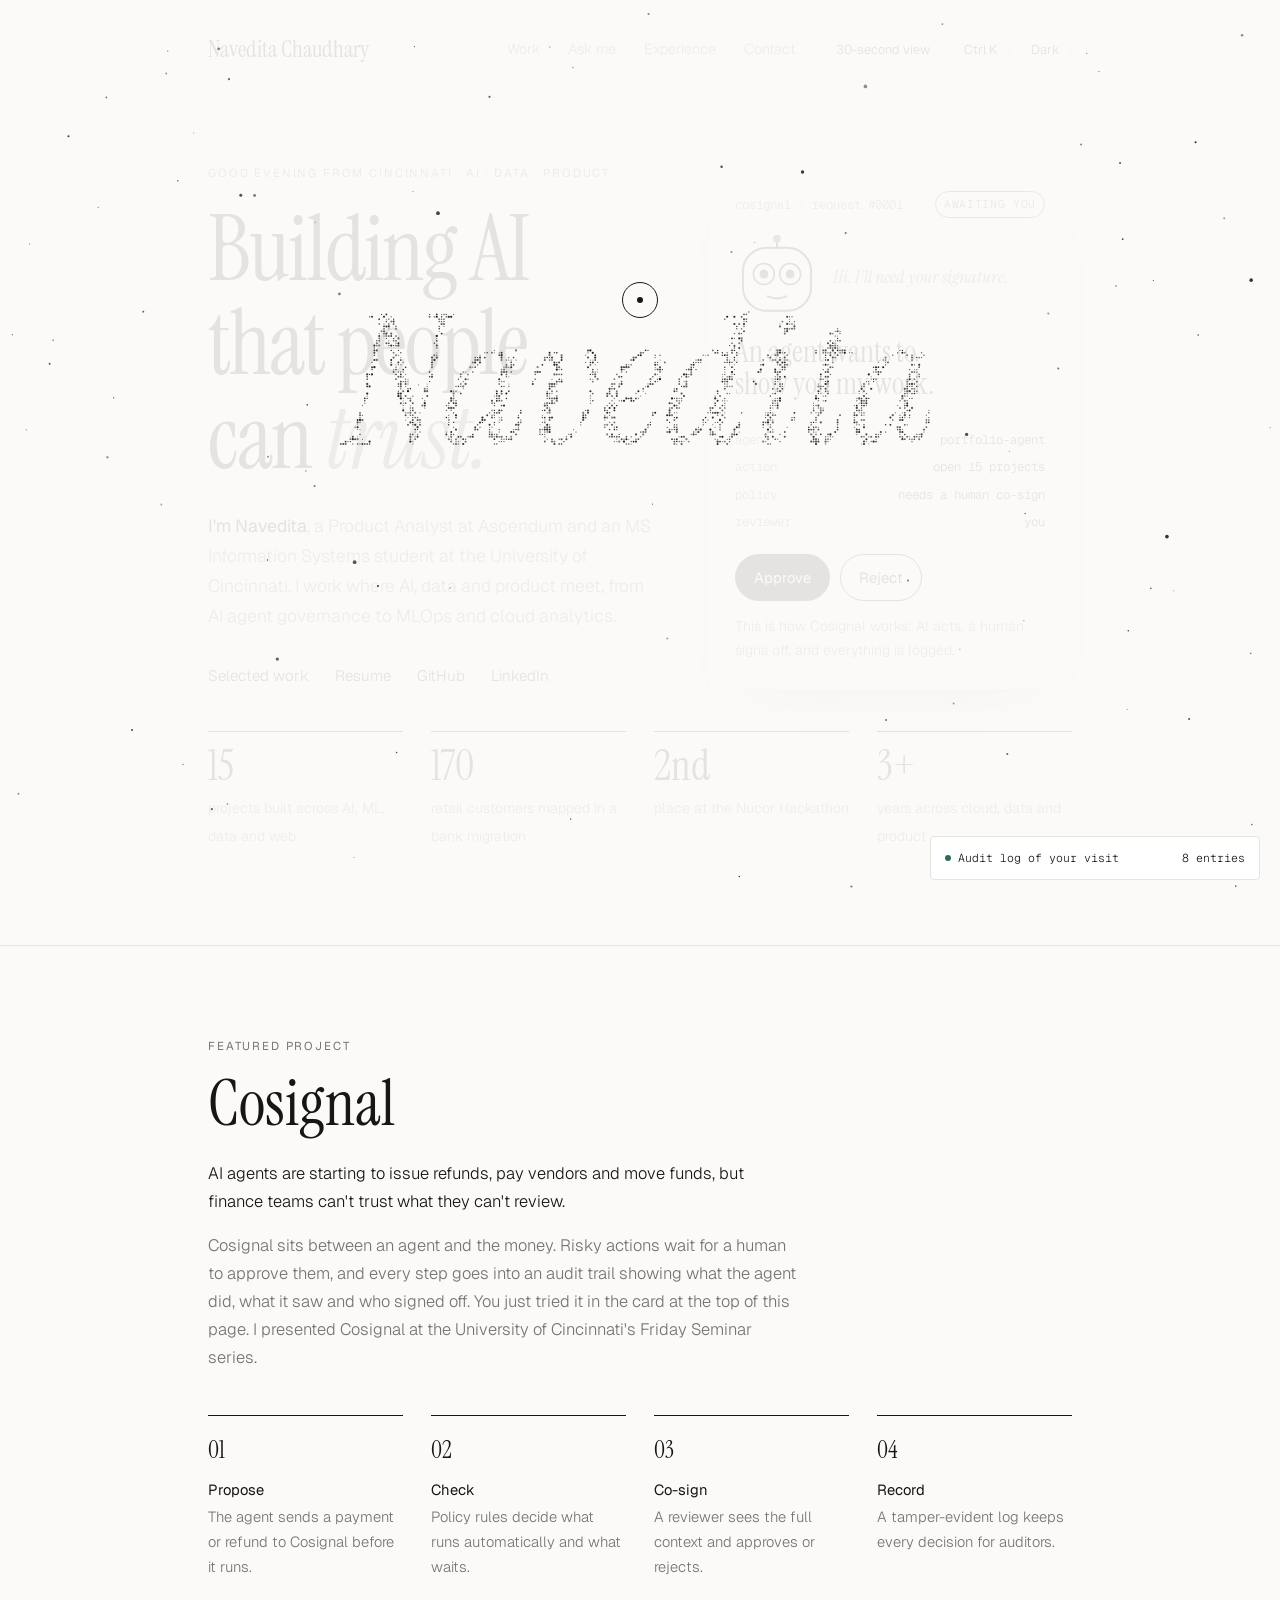
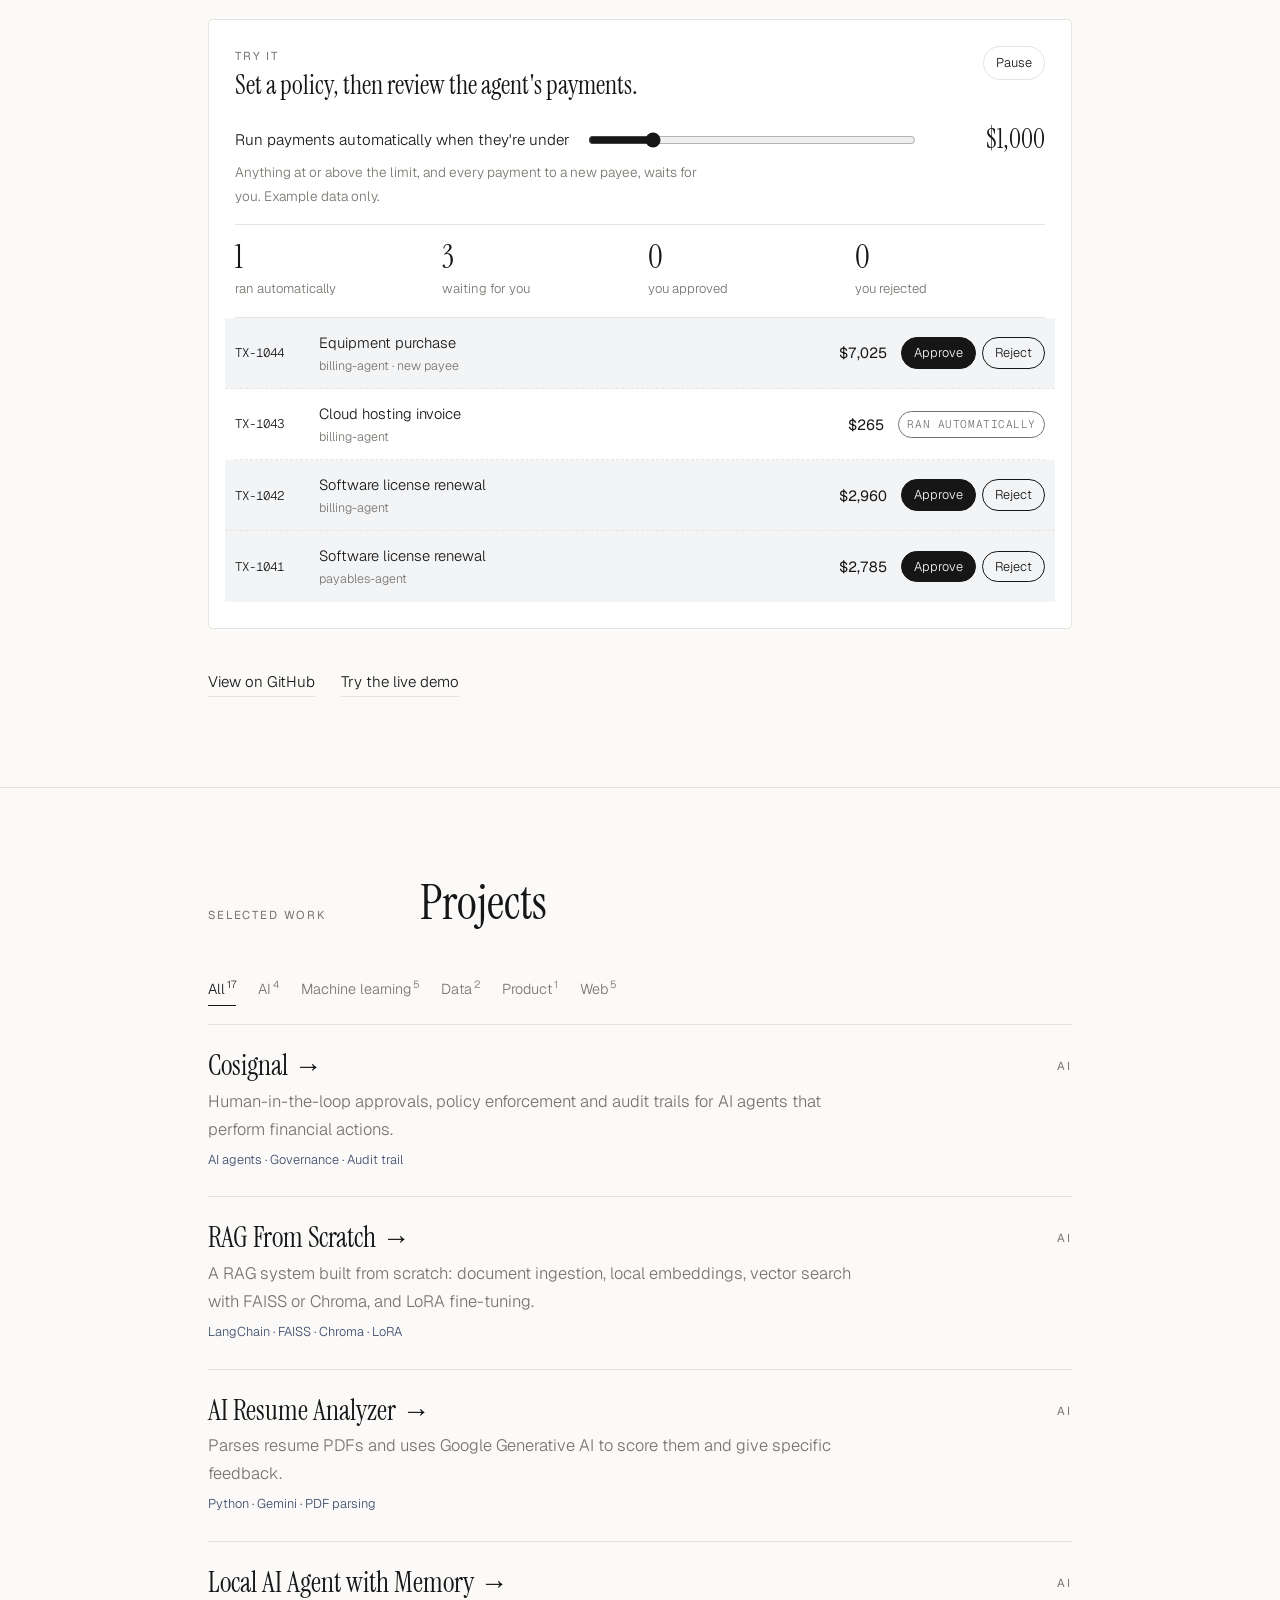
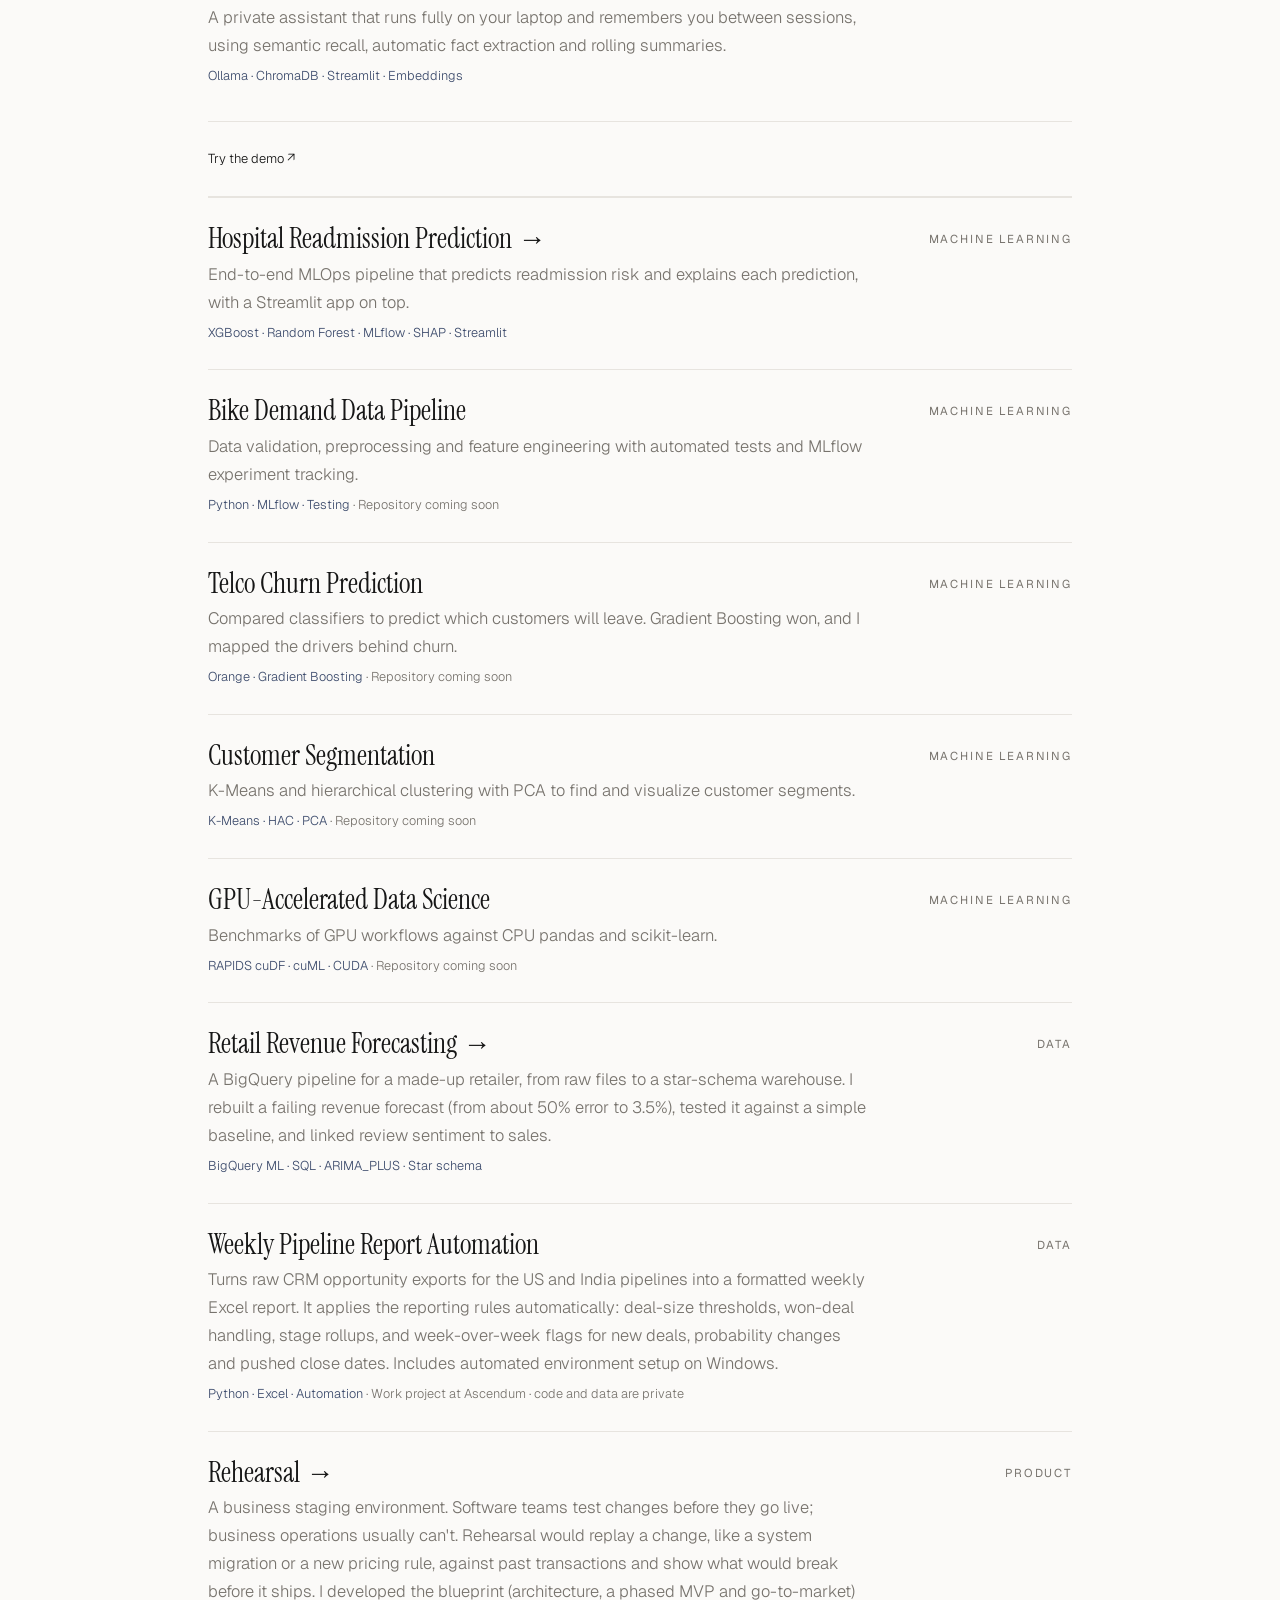
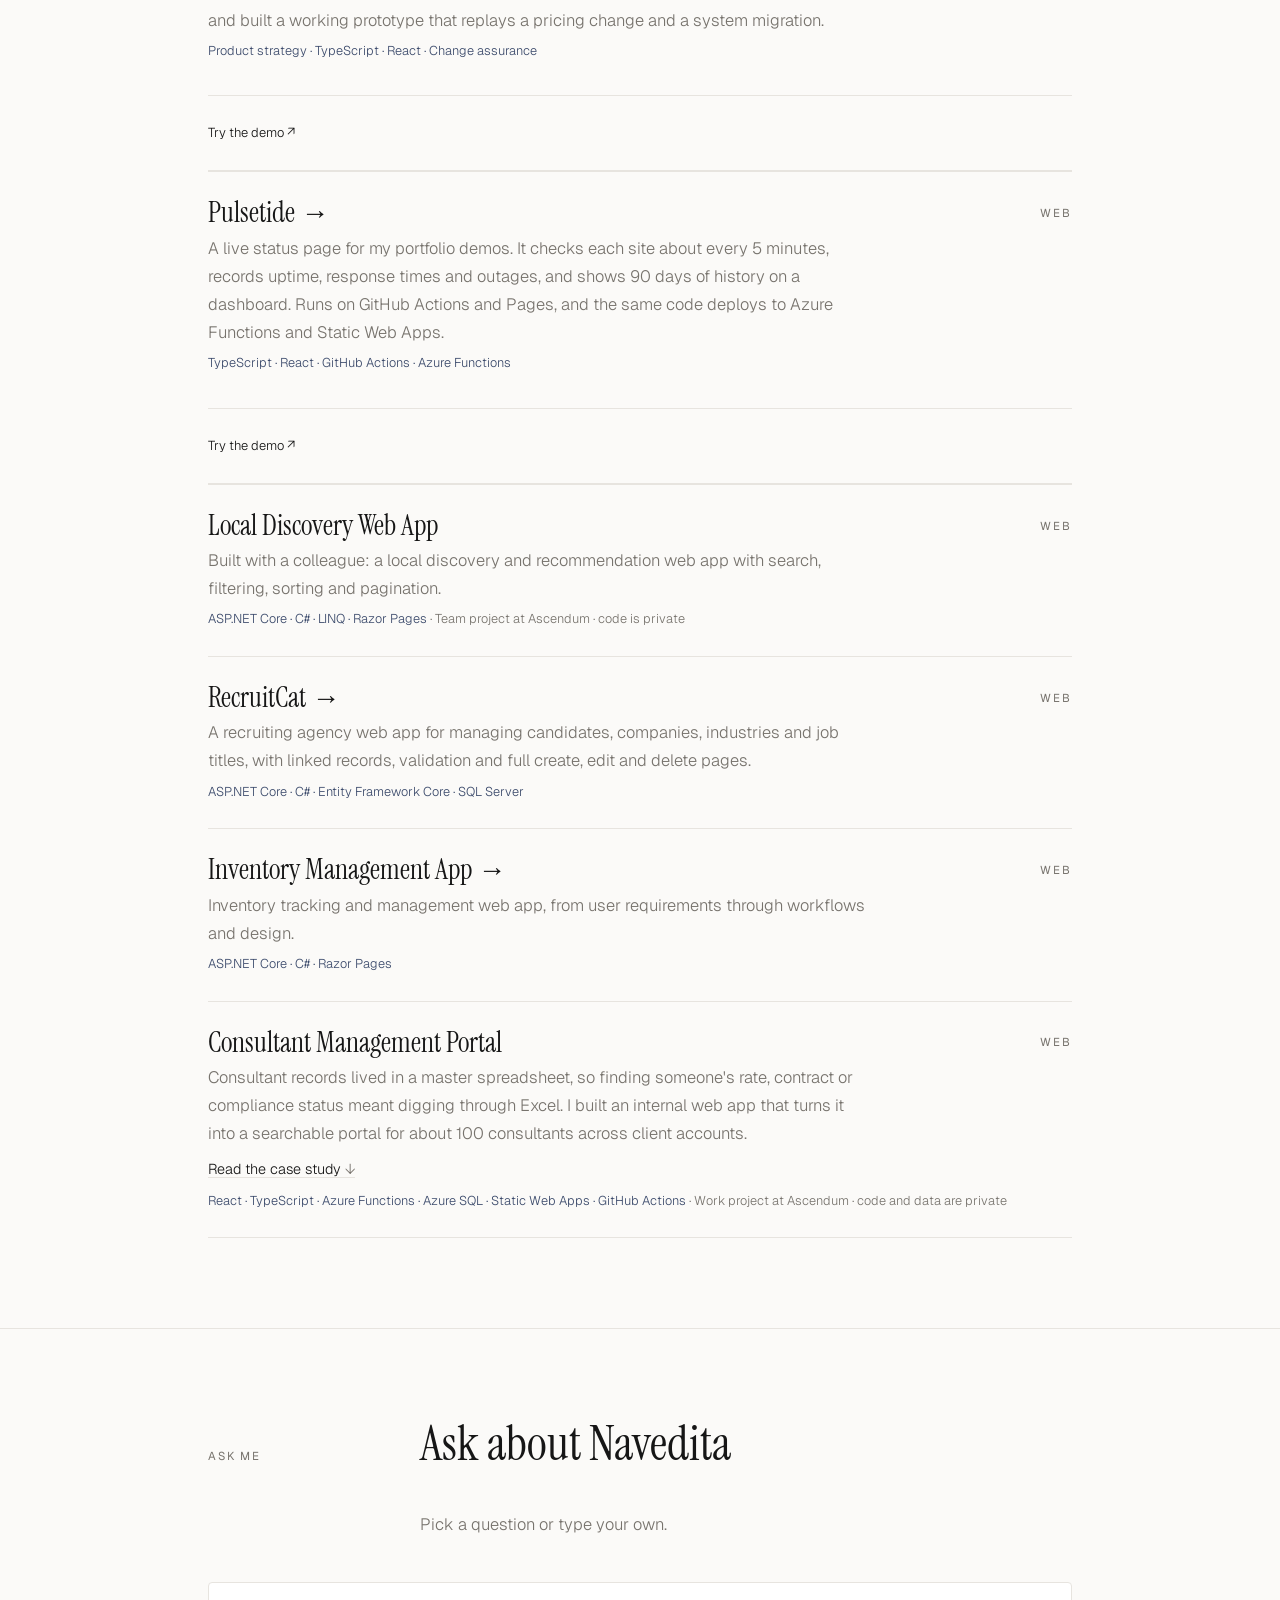
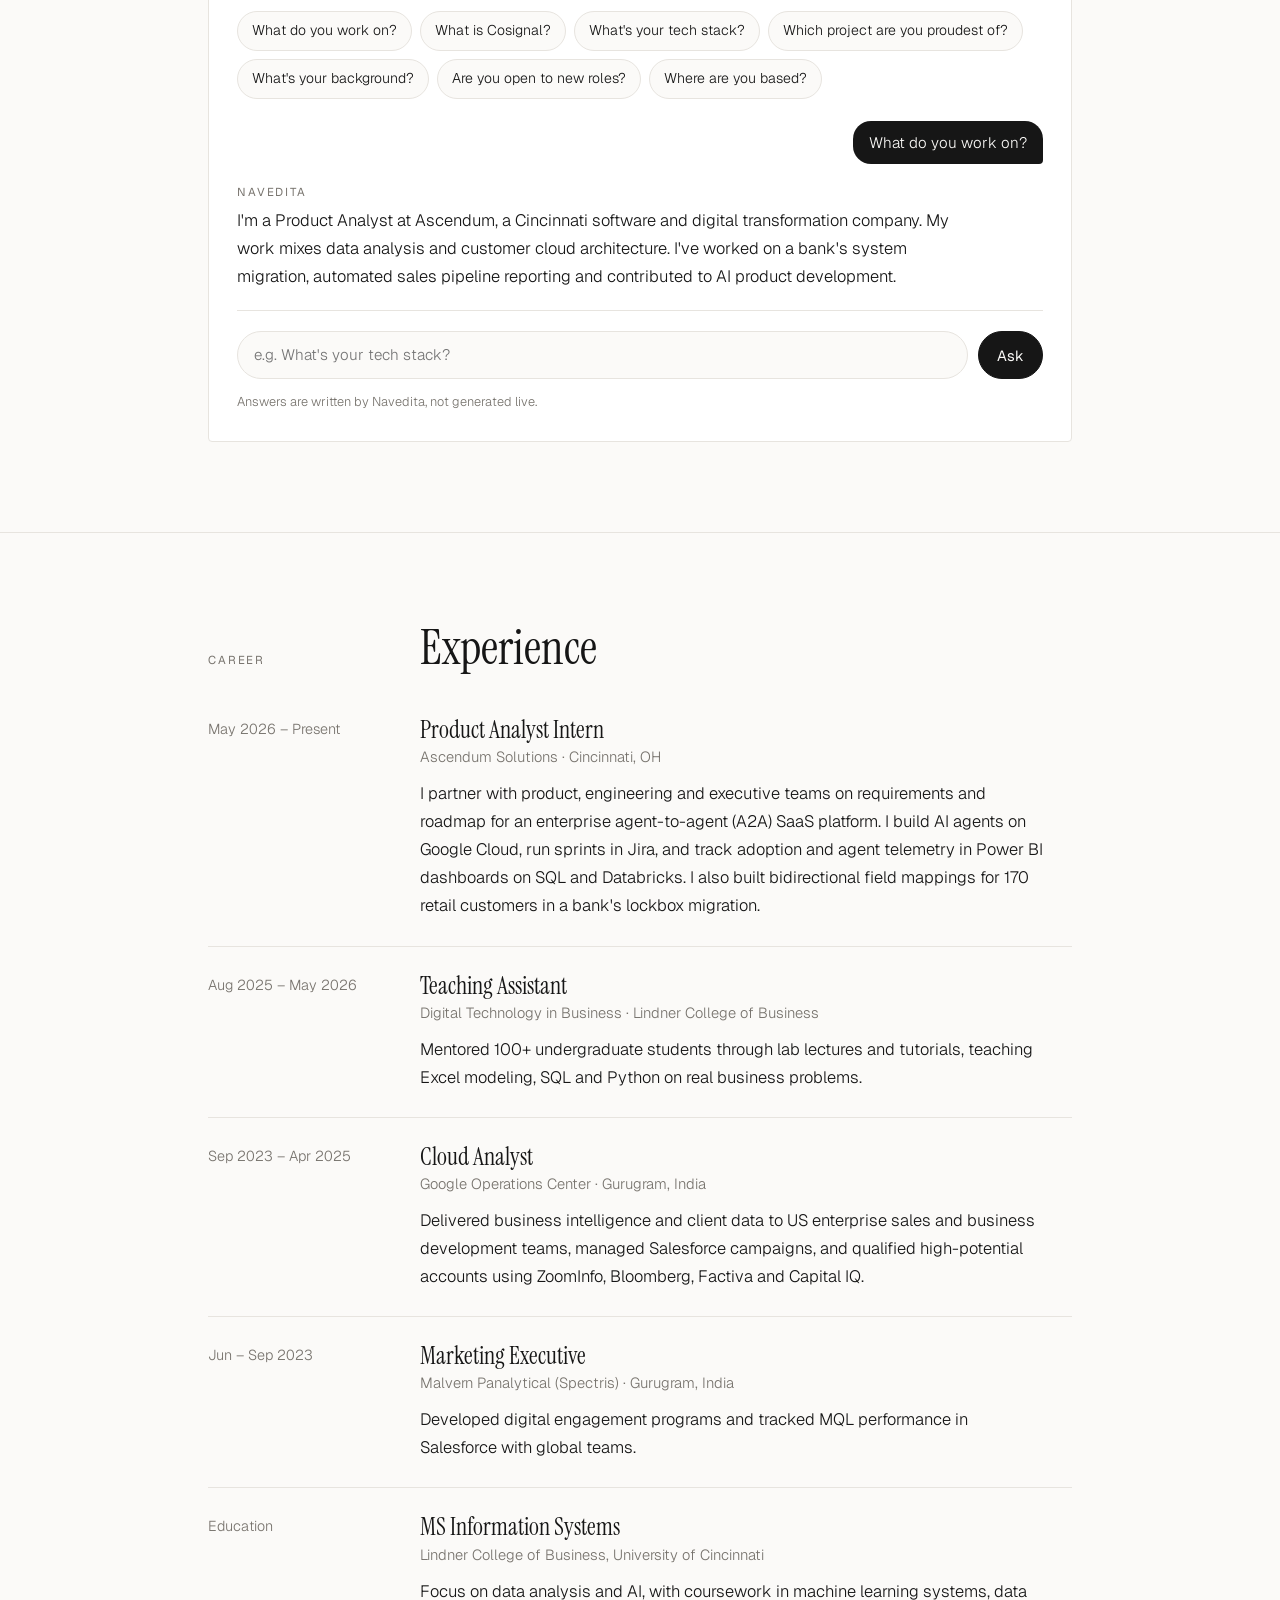
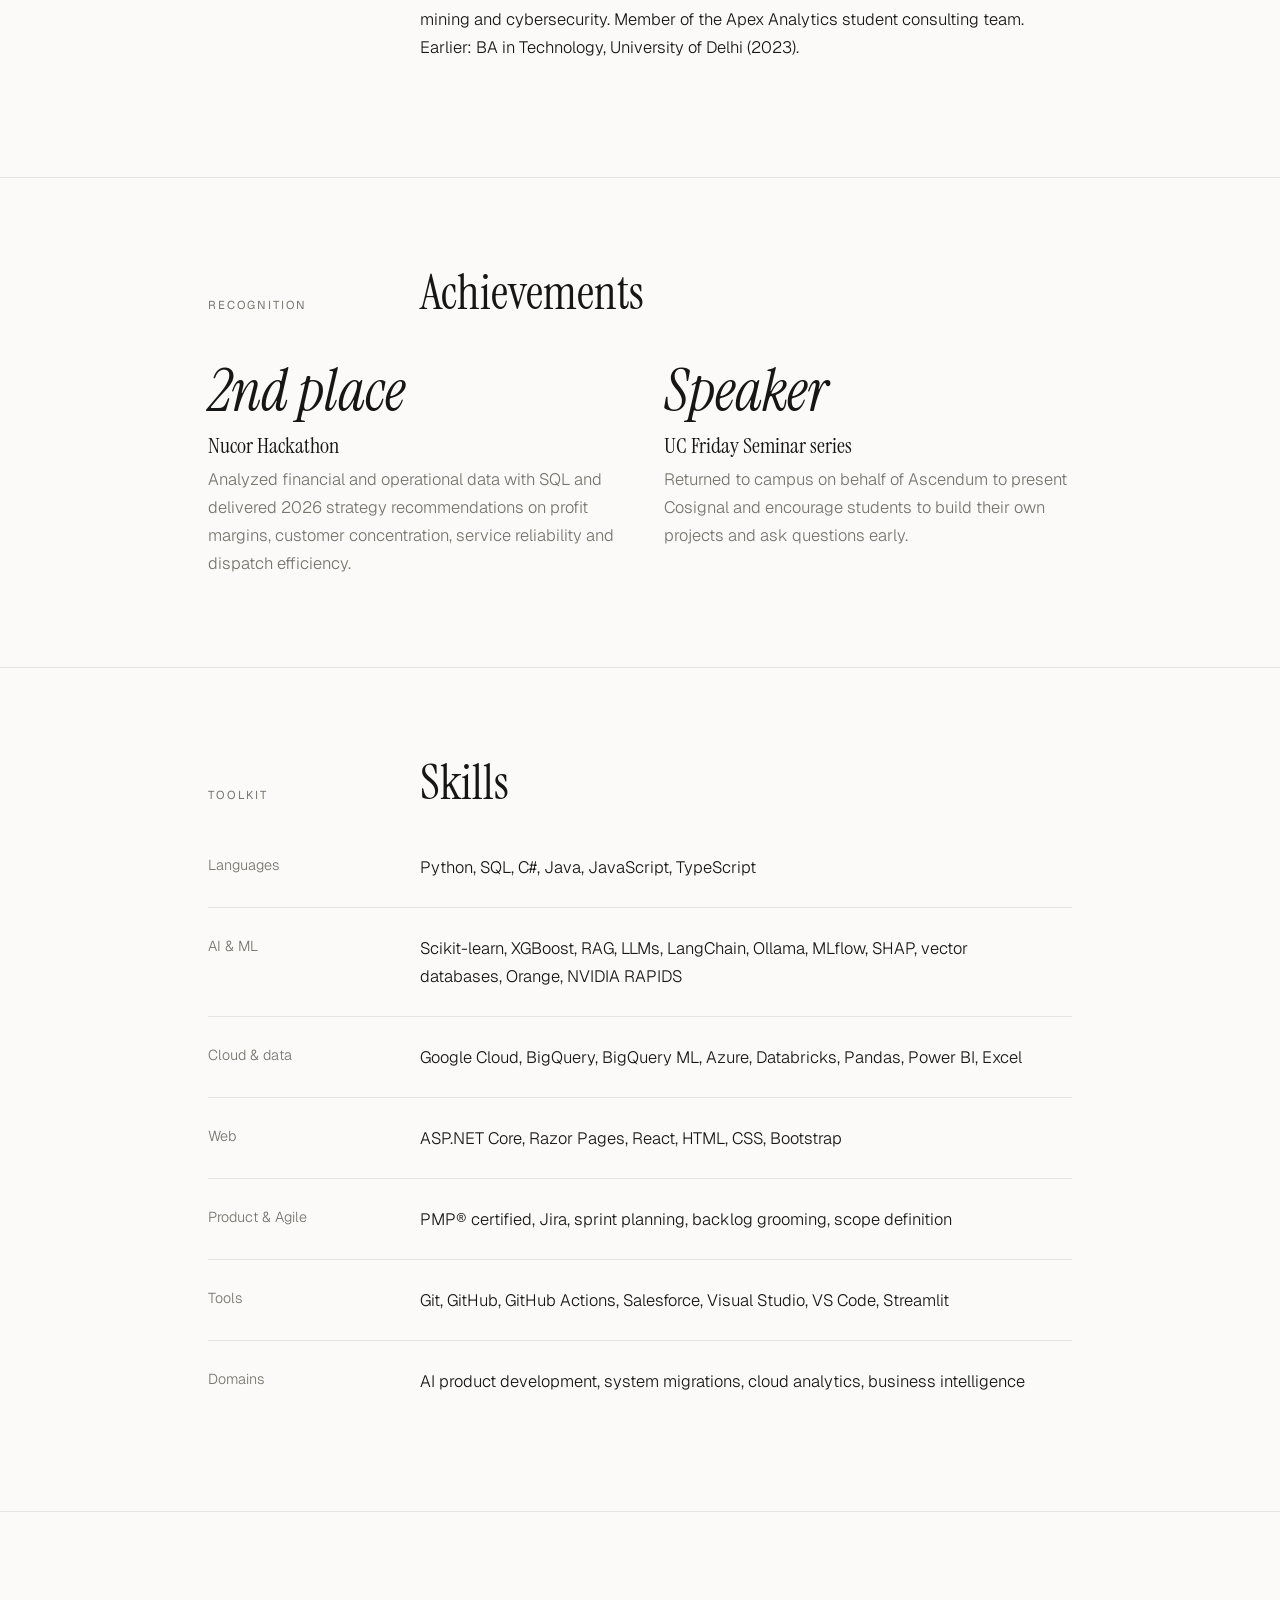
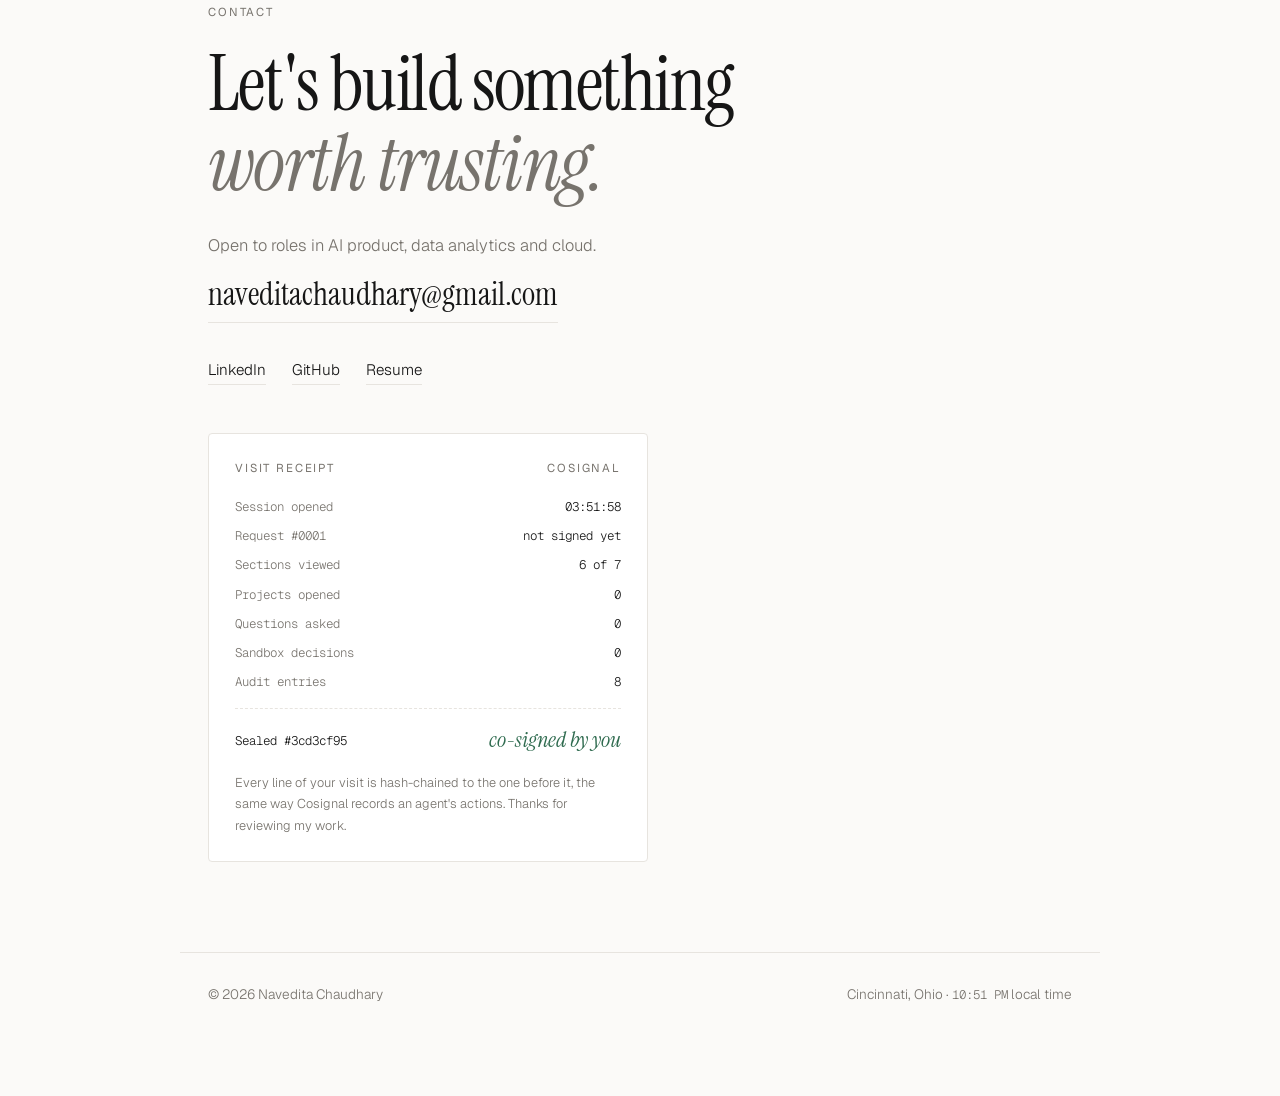
==== index.html @ 520da05b "Link Retail Revenue Forecasting to its repo" ====
<!DOCTYPE html>
<html lang="en">
<head>
<meta charset="utf-8">
<meta name="viewport" content="width=device-width, initial-scale=1">
<title>Navedita Chaudhary Portfolio</title>
<meta name="description" content="Navedita Chaudhary: AI and data product builder. MS Information Systems, University of Cincinnati.">
<meta property="og:type" content="website">
<meta property="og:title" content="Navedita Chaudhary: Building AI that people can trust">
<meta property="og:description" content="Product and data analyst who builds AI products. Cosignal, MLOps, RAG and more.">
<meta property="og:url" content="https://naveditachaudhary-pixel.github.io/">
<meta property="og:image" content="https://naveditachaudhary-pixel.github.io/og.png">
<meta property="og:image:width" content="1200">
<meta property="og:image:height" content="630">
<meta name="twitter:card" content="summary_large_image">
<meta name="theme-color" content="#fbfaf8">
<link rel="icon" href="data:image/svg+xml,%3Csvg xmlns='http://www.w3.org/2000/svg' viewBox='0 0 64 64'%3E%3Crect width='64' height='64' rx='14' fill='%23161616'/%3E%3Ctext x='32' y='45' text-anchor='middle' font-family='Georgia,serif' font-style='italic' font-size='40' fill='%23fbfaf8'%3En%3C/text%3E%3Ccircle cx='47' cy='44' r='3' fill='%237fc4a0'/%3E%3C/svg%3E">
<!-- Visitor analytics (GoatCounter: free, no cookies). Change "navedita" if you pick a different code at goatcounter.com. -->
<script data-goatcounter="https://navedita.goatcounter.com/count" async src="https://gc.zgo.at/count.js"></script>
<link rel="preconnect" href="https://fonts.googleapis.com">
<link rel="preconnect" href="https://fonts.gstatic.com" crossorigin>
<link href="https://fonts.googleapis.com/css2?family=Instrument+Serif:ital@0;1&family=Geist:wght@300;400;500&family=Geist+Mono:wght@400&display=swap" rel="stylesheet">
<style>
/* Layout idea: a quiet editorial column. The portfolio is itself a Cosignal demo:
   the visitor co-signs entry, and a sealed audit log records their visit. */
:root {
  --bg: #fbfaf8;
  --paper: #ffffff;
  --ink: #161616;
  --muted: #77736d;
  --line: #e7e4df;
  --accent: #3b4a6b;
  --ok: #2f6b4f;
  --no: #9a3b2f;
  --display: "Instrument Serif", "Iowan Old Style", Georgia, serif;
  --body: "Geist", "Helvetica Neue", Helvetica, Arial, sans-serif;
  --mono: "Geist Mono", ui-monospace, Menlo, Consolas, monospace;
  color-scheme: light;
}

* { box-sizing: border-box; }
html { scroll-behavior: smooth; }
@media (prefers-reduced-motion: reduce) { html { scroll-behavior: auto; } *, *::before, *::after { transition: none !important; animation: none !important; } }
body { margin: 0; background: var(--bg); color: var(--ink); font-family: var(--body); font-weight: 300; font-size: 16.5px; line-height: 1.7; -webkit-font-smoothing: antialiased; }
a { color: inherit; text-decoration: none; }
a:focus-visible, button:focus-visible, input:focus-visible { outline: 1px solid var(--ink); outline-offset: 4px; }
h1, h2, h3 { font-family: var(--display); font-weight: 400; line-height: 1.05; margin: 0; text-wrap: balance; }
.wrap { max-width: 920px; margin: 0 auto; padding: 0 28px; }
.label { font-size: 0.72rem; letter-spacing: 0.16em; text-transform: uppercase; color: var(--muted); font-weight: 400; }
.mono { font-family: var(--mono); font-size: 0.78rem; }
.u { border-bottom: 1px solid var(--line); padding-bottom: 1px; transition: border-color .2s ease; }
.u:hover { border-color: var(--ink); }

/* Nav */
nav .wrap { display: flex; justify-content: space-between; align-items: center; padding-top: 30px; padding-bottom: 30px; gap: 20px; }
.brand { font-family: var(--display); font-size: 1.45rem; }
.navlinks { display: flex; gap: 28px; font-size: 0.9rem; color: var(--muted); }
.navlinks a:hover { color: var(--ink); }
@media (max-width: 680px) { .navlinks { display: none; } }

/* Hero */
.hero { padding: 64px 0 96px; }
.hero .wrap { display: grid; grid-template-columns: 1.1fr 0.9fr; gap: 56px; align-items: center; }
@media (max-width: 860px) { .hero .wrap { grid-template-columns: 1fr; gap: 44px; } }
.hero h1 { font-size: clamp(3rem, 7.5vw, 5.6rem); letter-spacing: -0.02em; margin-top: 20px; }
.hero h1 em { color: var(--muted); }
.hero p { font-size: 1.1rem; color: var(--muted); max-width: 30em; margin: 26px 0 32px; }
.hero p strong { color: var(--ink); font-weight: 400; }
.links { display: flex; gap: 26px; flex-wrap: wrap; font-size: 0.95rem; }
.links a { display: inline-block; }

/* Approval card */
.req { background: var(--paper); border: 1px solid var(--line); border-radius: 4px; padding: 26px; position: relative; box-shadow: 0 30px 60px -40px rgba(22,22,22,.35); }
.req .top { display: flex; justify-content: space-between; align-items: center; color: var(--muted); margin-bottom: 18px; gap: 12px; }
.status { font-family: var(--mono); font-size: 0.7rem; letter-spacing: .06em; text-transform: uppercase; padding: 3px 8px; border: 1px solid currentColor; border-radius: 99px; }
.status.pending { color: var(--accent); }
.status.approved { color: var(--ok); }
.status.rejected { color: var(--no); }
.req h2 { font-size: 1.9rem; margin-bottom: 14px; }
.req dl { margin: 0 0 22px; display: grid; gap: 6px; border-top: 1px solid var(--line); padding-top: 14px; }
.req dl div { display: flex; justify-content: space-between; gap: 16px; }
.req dt { color: var(--muted); }
.req dd { margin: 0; text-align: right; }
.actions { display: flex; gap: 10px; flex-wrap: wrap; }
.btn { font: inherit; font-size: 0.92rem; font-weight: 400; padding: 10px 18px; border-radius: 99px; border: 1px solid var(--ink); background: transparent; color: var(--ink); cursor: pointer; transition: background .2s ease, color .2s ease; }
.btn.solid { background: var(--ink); color: var(--bg); }
.btn:hover { background: var(--ink); color: var(--bg); }
.btn[disabled] { opacity: .35; cursor: default; }
.btn[disabled]:hover { background: transparent; color: var(--ink); }
.btn.solid[disabled]:hover { background: var(--ink); color: var(--bg); }
.req .note { color: var(--muted); font-size: 0.88rem; margin: 14px 0 0; min-height: 1.5em; }
.stamp { position: absolute; right: 22px; top: 62px; font-family: var(--display); font-style: italic; font-size: 1.5rem; color: var(--ok); border: 1.5px solid var(--ok); padding: 2px 14px; border-radius: 4px; transform: rotate(-8deg) scale(1.6); opacity: 0; pointer-events: none; transition: transform .35s cubic-bezier(.2,1.4,.4,1), opacity .2s ease; }
.stamp.on { opacity: 1; transform: rotate(-8deg) scale(1); }
.stamp.no { color: var(--no); border-color: var(--no); }

/* Stats */
.hero .wrap.statwrap { display: block; }
.stats { display: grid; grid-template-columns: repeat(4, 1fr); gap: 28px; padding: 40px 0 0; }
@media (max-width: 680px) { .stats { grid-template-columns: 1fr 1fr; } }
.stat { border-top: 1px solid var(--ink); padding-top: 14px; }
.stat b { display: block; font-family: var(--display); font-weight: 400; font-size: 2.6rem; line-height: 1; margin-bottom: 6px; font-variant-numeric: tabular-nums; }
.stat span { color: var(--muted); font-size: 0.88rem; }

/* Sections */
section { padding: 90px 0; border-top: 1px solid var(--line); }
.head { display: grid; grid-template-columns: 180px 1fr; gap: 32px; margin-bottom: 44px; align-items: baseline; }
.head h2 { font-size: clamp(2.2rem, 4.5vw, 3rem); }
.head p { grid-column: 2; margin: 8px 0 0; color: var(--muted); max-width: 34em; }
@media (max-width: 680px) { .head { grid-template-columns: 1fr; gap: 10px; } .head p { grid-column: 1; } }

/* Featured */
.featured h3 { font-size: clamp(2.6rem, 6vw, 4rem); margin: 14px 0 22px; }
.featured p { max-width: 36em; margin: 0 0 16px; }
.featured .muted { color: var(--muted); }
.steps { display: grid; grid-template-columns: repeat(4, 1fr); gap: 28px; margin: 44px 0 40px; padding: 0; list-style: none; counter-reset: s; }
@media (max-width: 760px) { .steps { grid-template-columns: 1fr 1fr; } }
@media (max-width: 420px) { .steps { grid-template-columns: 1fr; } }
.steps li { counter-increment: s; border-top: 1px solid var(--ink); padding-top: 14px; font-size: 0.92rem; color: var(--muted); }
.steps li::before { content: counter(s, decimal-leading-zero); display: block; font-family: var(--display); font-size: 1.5rem; color: var(--ink); margin-bottom: 6px; }
.steps strong { display: block; color: var(--ink); font-weight: 400; margin-bottom: 2px; }

/* Projects */
.filters { display: flex; gap: 22px; flex-wrap: wrap; margin-bottom: 18px; }
.filters button { font: inherit; font-size: 0.9rem; background: none; border: 0; padding: 4px 0; color: var(--muted); cursor: pointer; border-bottom: 1px solid transparent; }
.filters button:hover { color: var(--ink); }
.filters button[aria-pressed="true"] { color: var(--ink); border-bottom-color: var(--ink); }
.filters sup { font-size: 0.65rem; margin-left: 2px; }
.list { list-style: none; margin: 0; padding: 0; }
.item a { display: grid; grid-template-columns: 1fr auto; gap: 6px 24px; padding: 26px 0; border-top: 1px solid var(--line); transition: padding .25s ease; }
.item:last-child a, .item:last-child .norepo { border-bottom: 1px solid var(--line); }
.item .norepo { display: grid; grid-template-columns: 1fr auto; gap: 6px 24px; padding: 26px 0; border-top: 1px solid var(--line); }
.item .norepo h3 { font-size: 1.75rem; }
.item .norepo p { grid-column: 1 / -1; margin: 0; color: var(--muted); max-width: 40em; }
.item .norepo .tags { grid-column: 1 / -1; font-size: 0.8rem; color: var(--accent); }
.item .soon { color: var(--muted); }
.item .case { grid-column: 1 / -1; max-width: 40em; margin: 4px 0 2px; }
.item .case summary { cursor: pointer; width: fit-content; font-size: 0.9rem; color: var(--ink); text-decoration: underline; text-underline-offset: 3px; text-decoration-color: var(--line); list-style: none; }
.item .case summary::-webkit-details-marker { display: none; }
.item .case summary::after { content: " ↓"; color: var(--muted); }
.item .case[open] summary::after { content: " ↑"; }
.item .case summary:hover { text-decoration-color: var(--ink); }
.item .case dl { display: grid; grid-template-columns: 8.5em 1fr; gap: 8px 16px; margin: 14px 0 4px; font-size: 0.92rem; }
.item .case dt { color: var(--ink); font-weight: 500; }
.item .case dd { margin: 0; color: var(--muted); }
@media (max-width: 600px) { .item .case dl { grid-template-columns: 1fr; gap: 2px; } .item .case dd { margin-bottom: 8px; } }
.item a:hover { padding-left: 10px; }
.item h3 { font-size: 1.75rem; }
.item .cat { align-self: center; text-align: right; }
.item p { grid-column: 1 / -1; margin: 0; color: var(--muted); max-width: 40em; }
.item .tags { grid-column: 1 / -1; font-size: 0.8rem; color: var(--accent); }
.item .arrow { display: inline-block; transition: transform .25s ease; margin-left: 6px; }
.item a:hover .arrow { transform: translateX(4px); }

/* Ask */
.ask { background: var(--paper); border: 1px solid var(--line); border-radius: 4px; padding: 28px; }
.chips { display: flex; flex-wrap: wrap; gap: 8px; margin-bottom: 22px; }
.chip { font: inherit; font-size: 0.88rem; padding: 7px 14px; border-radius: 99px; border: 1px solid var(--line); background: var(--bg); color: var(--ink); cursor: pointer; transition: border-color .2s ease; }
.chip:hover { border-color: var(--ink); }
.thread { display: grid; gap: 18px; max-height: 420px; overflow-y: auto; margin-bottom: 20px; }
.q { justify-self: end; max-width: 80%; background: var(--ink); color: var(--bg); padding: 9px 16px; border-radius: 18px 18px 4px 18px; font-size: 0.95rem; }
.a { max-width: 90%; }
.a .who { margin-bottom: 4px; }
.a p { margin: 0; }
.askform { display: flex; gap: 10px; border-top: 1px solid var(--line); padding-top: 20px; }
.askform input { flex: 1; min-width: 0; font: inherit; font-size: 0.95rem; padding: 10px 16px; border-radius: 99px; border: 1px solid var(--line); background: var(--bg); color: var(--ink); }
.ask .fine { color: var(--muted); font-size: 0.8rem; margin: 12px 0 0; }

/* Rows */
.rows { list-style: none; margin: 0; padding: 0; }
.row { display: grid; grid-template-columns: 180px 1fr; gap: 32px; padding: 26px 0; border-top: 1px solid var(--line); }
.row:first-child { border-top: 0; padding-top: 0; }
@media (max-width: 680px) { .row { grid-template-columns: 1fr; gap: 6px; } }
.row .when { color: var(--muted); font-size: 0.9rem; font-variant-numeric: tabular-nums; }
.row h3 { font-size: 1.5rem; }
.row .org { color: var(--muted); font-size: 0.92rem; margin: 2px 0 10px; }
.row p { margin: 0; max-width: 38em; }

.ach { display: grid; grid-template-columns: 1fr 1fr; gap: 48px; }
@media (max-width: 680px) { .ach { grid-template-columns: 1fr; gap: 36px; } }
.ach .big { font-family: var(--display); font-size: 3.6rem; line-height: 1; font-style: italic; }
.ach h3 { font-size: 1.4rem; margin: 14px 0 8px; }
.ach p { margin: 0; color: var(--muted); }

.contact h2 { font-size: clamp(2.8rem, 7vw, 4.8rem); letter-spacing: -0.02em; max-width: 12em; margin-top: 22px; }
.contact h2 em { color: var(--muted); }
.contact p { color: var(--muted); margin: 26px 0 8px; }
.contact .email { font-family: var(--display); font-size: clamp(1.4rem, 3.5vw, 2rem); overflow-wrap: anywhere; display: inline-block; margin-bottom: 34px; }
footer .wrap { display: flex; justify-content: space-between; flex-wrap: wrap; gap: 12px; padding-top: 30px; padding-bottom: 90px; border-top: 1px solid var(--line); color: var(--muted); font-size: 0.85rem; }

/* Live audit log */
.audit { position: fixed; right: 20px; bottom: 20px; width: 330px; max-width: calc(100vw - 40px); background: var(--paper); border: 1px solid var(--line); border-radius: 4px; box-shadow: 0 20px 50px -30px rgba(22,22,22,.45); z-index: 20; font-family: var(--mono); font-size: 0.72rem; }
.audit button.toggle { all: unset; box-sizing: border-box; width: 100%; display: flex; justify-content: space-between; align-items: center; gap: 10px; padding: 11px 14px; cursor: pointer; color: var(--ink); }
.audit button.toggle:focus-visible { outline: 1px solid var(--ink); outline-offset: -3px; }
.live { display: inline-flex; align-items: center; gap: 7px; }
.live i { width: 6px; height: 6px; border-radius: 50%; background: var(--ok); animation: pulse 2s infinite; }
@keyframes pulse { 50% { opacity: .25; } }
.audit ol { list-style: none; margin: 0; padding: 4px 14px 12px; max-height: 210px; overflow-y: auto; border-top: 1px solid var(--line); }
.audit li { display: grid; grid-template-columns: 58px 1fr; gap: 8px; padding: 6px 0; border-bottom: 1px dashed var(--line); color: var(--muted); }
.audit li:last-child { border-bottom: 0; }
.audit li b { color: var(--ink); font-weight: 400; }
.audit li .h { grid-column: 2; color: var(--accent); opacity: .8; }
.audit.closed ol { display: none; }
/* Agent avatar (eyes follow the cursor) */
.agent { display: flex; align-items: center; gap: 14px; margin-bottom: 16px; }
.agent svg { width: 84px; height: 84px; flex: none; overflow: visible; }
.agent .face { fill: var(--bg); stroke: var(--ink); stroke-width: 1.5; }
.agent .eye { fill: var(--paper); stroke: var(--ink); stroke-width: 1.2; }
.agent .pupil { fill: var(--ink); }
.agent .lid { fill: var(--bg); transform-box: fill-box; transform-origin: center top; transform: scaleY(0); }
.agent.blink .lid { animation: blinklid .18s ease; }
@keyframes blinklid { 50% { transform: scaleY(1); } }
.agent .mouth { fill: none; stroke: var(--ink); stroke-width: 1.6; stroke-linecap: round; transition: d .3s ease; }
.agent .antenna { stroke: var(--ink); stroke-width: 1.5; }
.agent .bulb { fill: var(--accent); transition: fill .3s ease; }
.agent.ok .bulb { fill: var(--ok); }
.agent.no .bulb { fill: var(--no); }
.agent .says { font-family: var(--display); font-style: italic; font-size: 1.15rem; line-height: 1.3; color: var(--muted); }

/* Custom cursor (mouse and trackpad only) */
.cur-dot, .cur-ring { position: fixed; left: 0; top: 0; pointer-events: none; z-index: 100; border-radius: 50%; opacity: 0; transition: opacity .2s ease; }
.cur-dot { width: 6px; height: 6px; background: var(--ink); margin: -3px 0 0 -3px; }
.cur-ring { width: 36px; height: 36px; margin: -18px 0 0 -18px; border: 1px solid var(--ink); display: grid; place-items: center; transition: width .25s ease, height .25s ease, margin .25s ease, background .25s ease, opacity .2s ease; }
.cur-ring span { font-family: var(--body); font-size: 0.72rem; letter-spacing: .04em; color: var(--bg); opacity: 0; transition: opacity .2s ease; white-space: nowrap; }
.cur-ring.big { width: 78px; height: 78px; margin: -39px 0 0 -39px; background: var(--accent); border-color: var(--accent); }
.cur-ring.big span { color: #fff; }
.cur-ring.big span { opacity: 1; }
.cur-ring.press { width: 28px; height: 28px; margin: -14px 0 0 -14px; }
@media (pointer: fine) {
  .has-cursor .cur-dot, .has-cursor .cur-ring { opacity: 1; }
  .has-cursor, .has-cursor a, .has-cursor button { cursor: none; }
  .has-cursor .cur-ring.big ~ .cur-dot { opacity: 0; }
}
.magnet { transition: transform .25s cubic-bezier(.2,.8,.3,1), background .2s ease, color .2s ease; }


/* Drifting pieces that settle onto lines and box edges */
#pieces { position: fixed; inset: 0; width: 100%; height: 100%; pointer-events: none; z-index: 15; }

/* Dark theme (toggle in the nav) */
:root[data-theme="dark"] { --bg: #111110; --paper: #1a1a19; --ink: #ecebe8; --muted: #9a968f; --line: #2c2b29; --accent: #a9b6d6; --ok: #7fc4a0; --no: #e08a7c; color-scheme: dark; }
body, .req, .ask, .audit, .sandbox, .receipt { transition: background-color .3s ease, color .3s ease, border-color .3s ease; }

/* Nav tools */
.navright { display: flex; align-items: center; gap: 28px; }
.navtools { display: flex; gap: 8px; align-items: center; }
.iconbtn { font: inherit; font-size: 0.8rem; border: 1px solid var(--line); background: transparent; color: var(--ink); border-radius: 99px; padding: 5px 12px; cursor: pointer; white-space: nowrap; transition: background .2s ease, color .2s ease, border-color .2s ease; }
.iconbtn:hover { border-color: var(--ink); }
.iconbtn[aria-pressed="true"] { background: var(--ink); color: var(--bg); border-color: var(--ink); }
@media (max-width: 520px) { .brand .last { display: none; } .iconbtn.hide-sm { display: none; } nav .wrap { padding-top: 20px; padding-bottom: 20px; } }

/* 30-second view */
body.quick .q-hide { display: none !important; }
body.quick .row p { display: none; }
.quick-note { display: none; margin: 0 0 18px; color: var(--muted); font-size: 0.9rem; }
body.quick .quick-note { display: block; }

/* Cosignal sandbox */
.sandbox { margin: 8px 0 40px; background: var(--paper); border: 1px solid var(--line); border-radius: 4px; padding: 26px; }
.sb-head { display: flex; justify-content: space-between; align-items: start; gap: 16px; margin-bottom: 18px; }
.sb-head h4 { font-family: var(--display); font-weight: 400; font-size: 1.6rem; margin: 6px 0 0; line-height: 1.1; }
.sb-policy { display: grid; grid-template-columns: auto 1fr auto; gap: 16px; align-items: center; }
@media (max-width: 600px) { .sb-policy { grid-template-columns: 1fr auto; } .sb-policy label { grid-column: 1 / -1; } }
.sb-policy label { font-size: 0.95rem; }
.sb-policy input[type="range"] { width: 100%; accent-color: var(--ink); }
.sb-policy output { font-family: var(--display); font-size: 1.6rem; font-variant-numeric: tabular-nums; min-width: 4.5em; text-align: right; }
.sb-note { color: var(--muted); font-size: 0.85rem; margin: 6px 0 20px; }
.sb-counts { display: grid; grid-template-columns: repeat(4, 1fr); gap: 16px; padding: 16px 0; border-top: 1px solid var(--line); border-bottom: 1px solid var(--line); }
@media (max-width: 600px) { .sb-counts { grid-template-columns: 1fr 1fr; } }
.sb-counts b { display: block; font-family: var(--display); font-weight: 400; font-size: 2rem; line-height: 1; font-variant-numeric: tabular-nums; }
.sb-counts span { color: var(--muted); font-size: 0.82rem; }
.feed { list-style: none; margin: 0; padding: 0; }
.tx { display: grid; grid-template-columns: 70px 1fr auto auto; gap: 14px; align-items: center; padding: 12px 0; border-bottom: 1px dashed var(--line); font-size: 0.92rem; animation: txin .35s ease; }
.tx:last-child { border-bottom: 0; }
@keyframes txin { from { transform: translateY(-6px); } to { transform: none; } }
@media (max-width: 600px) { .tx { grid-template-columns: 1fr auto; } .tx .mono:first-child { display: none; } .tx .acts, .tx .st { grid-column: 1 / -1; justify-self: start; } }
.tx .what small { display: block; color: var(--muted); font-size: 0.78rem; }
.tx .amt { font-variant-numeric: tabular-nums; font-weight: 400; }
.tx .st { font-family: var(--mono); font-size: 0.7rem; letter-spacing: .05em; text-transform: uppercase; padding: 3px 8px; border-radius: 99px; border: 1px solid currentColor; white-space: nowrap; }
.tx .st.auto { color: var(--muted); }
.tx .st.ok { color: var(--ok); }
.tx .st.no { color: var(--no); }
.tx.held { background: color-mix(in srgb, var(--accent) 6%, transparent); margin: 0 -10px; padding-left: 10px; padding-right: 10px; }
.tx .acts { display: flex; gap: 6px; }
.mini { font: inherit; font-size: 0.8rem; padding: 4px 12px; border-radius: 99px; border: 1px solid var(--ink); background: transparent; color: var(--ink); cursor: pointer; }
.mini.solid, .mini:hover { background: var(--ink); color: var(--bg); }

/* Visit receipt */
.receipt { margin-top: 48px; max-width: 440px; background: var(--paper); border: 1px solid var(--line); border-radius: 4px; padding: 24px 26px; font-family: var(--mono); font-size: 0.78rem; position: relative; }
.receipt h4 { font-family: var(--body); font-weight: 400; font-size: 0.72rem; letter-spacing: .16em; text-transform: uppercase; color: var(--muted); margin: 0 0 14px; display: flex; justify-content: space-between; }
.receipt .ln { display: flex; justify-content: space-between; gap: 16px; padding: 4px 0; }
.receipt .ln span:first-child { color: var(--muted); }
.receipt .cut { border-top: 1px dashed var(--line); margin: 12px 0; }
.receipt .seal { display: flex; justify-content: space-between; align-items: center; gap: 12px; }
.receipt .seal b { font-family: var(--display); font-style: italic; font-weight: 400; font-size: 1.4rem; color: var(--ok); }
.receipt .fine2 { color: var(--muted); margin: 12px 0 0; font-family: var(--body); font-size: 0.8rem; }

/* Command palette */
.pal-backdrop { position: fixed; inset: 0; background: rgba(17,17,16,.28); z-index: 60; display: grid; justify-items: center; align-items: start; padding: 14vh 16px 16px; }
.pal-backdrop[hidden] { display: none; }
.pal { width: 100%; max-width: 560px; background: var(--paper); color: var(--ink); border: 1px solid var(--line); border-radius: 8px; box-shadow: 0 30px 80px -30px rgba(0,0,0,.5); overflow: hidden; }
.pal input { width: 100%; font: inherit; font-size: 1rem; padding: 16px 18px; border: 0; border-bottom: 1px solid var(--line); background: transparent; color: var(--ink); outline: none; }
.pal ul { list-style: none; margin: 0; padding: 6px; max-height: 340px; overflow-y: auto; }
.pal li { display: flex; justify-content: space-between; gap: 12px; padding: 9px 12px; border-radius: 6px; cursor: pointer; font-size: 0.95rem; }
.pal li small { color: var(--muted); font-size: 0.78rem; white-space: nowrap; }
.pal li[aria-selected="true"] { background: var(--bg); }
.pal .empty { color: var(--muted); cursor: default; }
.pal-foot { padding: 10px 18px; color: var(--muted); border-top: 1px solid var(--line); }

/* Project hover preview */
.preview { position: fixed; left: 0; top: 0; width: 280px; z-index: 30; pointer-events: none; opacity: 0; transform: scale(.96); transition: opacity .18s ease, transform .18s ease; border-radius: 6px; overflow: hidden; box-shadow: 0 24px 50px -24px rgba(0,0,0,.45); border: 1px solid var(--line); background: var(--paper); }
.preview.on { opacity: 1; transform: none; }
.preview img { display: block; width: 100%; height: 170px; object-fit: cover; }
.cover { height: 170px; padding: 18px; display: flex; flex-direction: column; justify-content: space-between; color: var(--ink);
  background-color: var(--paper); background-image: radial-gradient(color-mix(in srgb, var(--ink) 22%, transparent) 0.6px, transparent 0.9px); background-size: 9px 9px; }
.cover b { font-family: var(--display); font-weight: 400; font-size: 1.9rem; line-height: 1; background: var(--paper); align-self: start; padding: 2px 6px 4px 0; }
.cover .mono { background: var(--paper); align-self: start; padding: 2px 6px 2px 0; color: var(--muted); }
.cover .label { background: var(--paper); align-self: start; padding-right: 6px; }
@media (max-width: 520px) { .audit { right: 12px; left: 12px; bottom: 12px; width: auto; max-width: none; } .audit ol { max-height: 140px; } }
.demo-link { display: inline-block; margin-top: 8px; font-size: 13px; }
</style>
</head>
<body>

<nav>
  <div class="wrap">
    <a class="brand" href="#top">Navedita<span class="last"> Chaudhary</span></a>
    <div class="navright">
      <div class="navlinks">
        <a href="#work">Work</a>
        <a href="#ask" class="q-hide">Ask me</a>
        <a href="#experience">Experience</a>
        <a href="#contact">Contact</a>
      </div>
      <div class="navtools">
        <button class="iconbtn" type="button" id="quickBtn" aria-pressed="false" data-cursor="Skim">30-second view</button>
        <button class="iconbtn hide-sm" type="button" id="palBtn" aria-label="Open the command menu" data-cursor="Search">⌘K</button>
        <button class="iconbtn" type="button" id="themeBtn" aria-pressed="false" aria-label="Switch to dark mode" data-cursor="Theme">Dark</button>
      </div>
    </div>
  </div>
</nav>

<header class="hero" id="top">
  <div class="wrap">
    <div>
      <div class="label"><span id="greet">Hello from Cincinnati</span> · AI · Data · Product</div>
      <h1>Building AI that people can <em>trust.</em></h1>
      <p><strong>I'm Navedita</strong>, a Product Analyst at Ascendum and an MS Information Systems student at the University of Cincinnati. I work where AI, data and product meet, from AI agent governance to MLOps and cloud analytics.</p>
      <div class="links">
        <a class="u" href="#work">Selected work</a>
        <a class="u" data-link="resume" href="#">Resume</a>
        <a class="u" data-link="github" href="#">GitHub</a>
        <a class="u" data-link="linkedin" href="#">LinkedIn</a>
      </div>
    </div>

    <div class="req" id="req" aria-live="polite">
      <div class="top"><span class="mono">cosignal · request #0001</span><span class="status pending" id="reqStatus">Awaiting you</span></div>
      <div class="agent" id="agent">
        <svg viewBox="0 0 64 64" aria-hidden="true">
          <line class="antenna" x1="32" y1="9" x2="32" y2="2"></line>
          <circle class="bulb" cx="32" cy="2" r="3"></circle>
          <rect class="face" x="6" y="9" width="52" height="48" rx="18"></rect>
          <g><circle class="eye" cx="22" cy="29" r="8"></circle><circle class="pupil" id="pL" cx="22" cy="29" r="3.4"></circle><rect class="lid" x="13" y="20" width="18" height="18" rx="9"></rect></g>
          <g><circle class="eye" cx="42" cy="29" r="8"></circle><circle class="pupil" id="pR" cx="42" cy="29" r="3.4"></circle><rect class="lid" x="33" y="20" width="18" height="18" rx="9"></rect></g>
          <path class="mouth" id="mouth" d="M25 46 Q32 49 39 46"></path>
        </svg>
        <div class="says" id="says">Hi. I'll need your signature.</div>
      </div>
      <h2>An agent wants to show you my work.</h2>
      <dl class="mono">
        <div><dt>agent</dt><dd>portfolio-agent</dd></div>
        <div><dt>action</dt><dd>open 15 projects</dd></div>
        <div><dt>policy</dt><dd>needs a human co-sign</dd></div>
        <div><dt>reviewer</dt><dd>you</dd></div>
      </dl>
      <div class="actions">
        <button class="btn solid magnet" type="button" id="approve" data-cursor="Sign">Approve</button>
        <button class="btn magnet" type="button" id="reject" data-cursor="Decline">Reject</button>
      </div>
      <p class="note" id="reqNote">This is how Cosignal works: AI acts, a human signs off, and everything is logged.</p>
      <div class="stamp" id="stamp" aria-hidden="true">co-signed</div>
    </div>
  </div>
  <div class="wrap statwrap">
    <div class="stats">
      <div class="stat"><b>15</b><span>projects built across AI, ML, data and web</span></div>
      <div class="stat"><b>170</b><span>retail customers mapped in a bank migration</span></div>
      <div class="stat"><b>2nd</b><span>place at the Nucor Hackathon</span></div>
      <div class="stat"><b>3+</b><span>years across cloud, data and product</span></div>
    </div>
  </div>
</header>

<section id="cosignal" class="featured">
  <div class="wrap">
    <div class="label">Featured project</div>
    <h3>Cosignal</h3>
    <p>AI agents are starting to issue refunds, pay vendors and move funds, but finance teams can't trust what they can't review.</p>
    <p class="muted">Cosignal sits between an agent and the money. Risky actions wait for a human to approve them, and every step goes into an audit trail showing what the agent did, what it saw and who signed off. You just tried it in the card at the top of this page. I presented Cosignal at the University of Cincinnati's Friday Seminar series.</p>
    <ol class="steps q-hide">
      <li><strong>Propose</strong>The agent sends a payment or refund to Cosignal before it runs.</li>
      <li><strong>Check</strong>Policy rules decide what runs automatically and what waits.</li>
      <li><strong>Co-sign</strong>A reviewer sees the full context and approves or rejects.</li>
      <li><strong>Record</strong>A tamper-evident log keeps every decision for auditors.</li>
    </ol>
    <div class="sandbox q-hide" id="sandbox">
      <div class="sb-head">
        <div><div class="label">Try it</div><h4>Set a policy, then review the agent's payments.</h4></div>
        <button class="iconbtn" type="button" id="sbPause" aria-pressed="false" data-cursor="Pause">Pause</button>
      </div>
      <div class="sb-policy">
        <label for="sbThreshold">Run payments automatically when they're under</label>
        <input type="range" id="sbThreshold" min="100" max="5000" step="100" value="1000">
        <output id="sbValue" for="sbThreshold">$1,000</output>
      </div>
      <p class="sb-note">Anything at or above the limit, and every payment to a new payee, waits for you. Example data only.</p>
      <div class="sb-counts">
        <div><b id="cAuto">0</b><span>ran automatically</span></div>
        <div><b id="cHeld">0</b><span>waiting for you</span></div>
        <div><b id="cOk">0</b><span>you approved</span></div>
        <div><b id="cNo">0</b><span>you rejected</span></div>
      </div>
      <ul class="feed" id="feed" aria-live="polite"></ul>
    </div>
    <div class="links">
      <a class="u" data-repo="cosignal" href="#">View on GitHub</a>
      <a class="u" data-link="cosignalDemo" href="#">Try the live demo</a>
    </div>
  </div>
</section>

<section id="work">
  <div class="wrap">
    <div class="head"><div class="label">Selected work</div><h2>Projects</h2></div>
    <p class="quick-note">30-second view: my three strongest projects. Turn it off in the top bar to see all 15.</p>
    <div class="filters q-hide" role="group" aria-label="Filter projects by category" id="filters"></div>
    <ul class="list" id="list"></ul>
  </div>
</section>

<section id="ask" class="q-hide">
  <div class="wrap">
    <div class="head"><div class="label">Ask me</div><h2>Ask about Navedita</h2><p>Pick a question or type your own.</p></div>
    <div class="ask">
      <div class="chips" id="chips"></div>
      <div class="thread" id="thread" aria-live="polite"></div>
      <form class="askform" id="askform" autocomplete="off">
        <label class="label" for="askInput" style="position:absolute;left:-9999px">Your question</label>
        <input id="askInput" type="text" placeholder="e.g. What's your tech stack?" maxlength="200">
        <button class="btn solid" type="submit">Ask</button>
      </form>
      <p class="fine">Answers are written by Navedita, not generated live.</p>
    </div>
  </div>
</section>

<section id="experience">
  <div class="wrap">
    <div class="head"><div class="label">Career</div><h2>Experience</h2></div>
    <ul class="rows">
      <li class="row">
        <div class="when">May 2026 – Present</div>
        <div>
          <h3>Product Analyst Intern</h3>
          <div class="org">Ascendum Solutions · Cincinnati, OH</div>
          <p>I partner with product, engineering and executive teams on requirements and roadmap for an enterprise agent-to-agent (A2A) SaaS platform. I build AI agents on Google Cloud, run sprints in Jira, and track adoption and agent telemetry in Power BI dashboards on SQL and Databricks. I also built bidirectional field mappings for 170 retail customers in a bank's lockbox migration.</p>
        </div>
      </li>
      <li class="row">
        <div class="when">Aug 2025 – May 2026</div>
        <div>
          <h3>Teaching Assistant</h3>
          <div class="org">Digital Technology in Business · Lindner College of Business</div>
          <p>Mentored 100+ undergraduate students through lab lectures and tutorials, teaching Excel modeling, SQL and Python on real business problems.</p>
        </div>
      </li>
      <li class="row">
        <div class="when">Sep 2023 – Apr 2025</div>
        <div>
          <h3>Cloud Analyst</h3>
          <div class="org">Google Operations Center · Gurugram, India</div>
          <p>Delivered business intelligence and client data to US enterprise sales and business development teams, managed Salesforce campaigns, and qualified high-potential accounts using ZoomInfo, Bloomberg, Factiva and Capital IQ.</p>
        </div>
      </li>
      <li class="row">
        <div class="when">Jun – Sep 2023</div>
        <div>
          <h3>Marketing Executive</h3>
          <div class="org">Malvern Panalytical (Spectris) · Gurugram, India</div>
          <p>Developed digital engagement programs and tracked MQL performance in Salesforce with global teams.</p>
        </div>
      </li>
      <li class="row">
        <div class="when">Education</div>
        <div>
          <h3>MS Information Systems</h3>
          <div class="org">Lindner College of Business, University of Cincinnati</div>
          <p>Focus on data analysis and AI, with coursework in machine learning systems, data mining and cybersecurity. Member of the Apex Analytics student consulting team. Earlier: BA in Technology, University of Delhi (2023).</p>
        </div>
      </li>
    </ul>
  </div>
</section>

<section id="achievements">
  <div class="wrap">
    <div class="head"><div class="label">Recognition</div><h2>Achievements</h2></div>
    <div class="ach">
      <div>
        <div class="big">2nd place</div>
        <h3>Nucor Hackathon</h3>
        <p>Analyzed financial and operational data with SQL and delivered 2026 strategy recommendations on profit margins, customer concentration, service reliability and dispatch efficiency.</p>
      </div>
      <div>
        <div class="big">Speaker</div>
        <h3>UC Friday Seminar series</h3>
        <p>Returned to campus on behalf of Ascendum to present Cosignal and encourage students to build their own projects and ask questions early.</p>
      </div>
    </div>
  </div>
</section>

<section id="skills" class="q-hide">
  <div class="wrap">
    <div class="head"><div class="label">Toolkit</div><h2>Skills</h2></div>
    <ul class="rows" id="skills-list"></ul>
  </div>
</section>

<section id="contact" class="contact">
  <div class="wrap">
    <div class="label">Contact</div>
    <h2>Let's build something <em>worth trusting.</em></h2>
    <p>Open to roles in AI product, data analytics and cloud.</p>
    <a class="email u" data-link="email" href="#"></a>
    <div class="links">
      <a class="u" data-link="linkedin" href="#">LinkedIn</a>
      <a class="u" data-link="github" href="#">GitHub</a>
      <a class="u" data-link="resume" href="#">Resume</a>
    </div>
    <div class="receipt" id="receipt" aria-live="polite"></div>
  </div>
</section>

<footer>
  <div class="wrap">
    <span>© 2026 Navedita Chaudhary</span>
    <span>Cincinnati, Ohio · <span id="clock" class="mono">--:--</span> local time</span>
  </div>
</footer>

<div class="preview" id="preview" aria-hidden="true"></div>
<div class="pal-backdrop" id="pal" hidden>
  <div class="pal" role="dialog" aria-modal="true" aria-label="Command menu">
    <input id="palInput" type="text" placeholder="Jump to a section, project or link…" autocomplete="off" role="combobox" aria-expanded="true" aria-controls="palList" aria-label="Search commands">
    <ul id="palList" role="listbox"></ul>
    <div class="pal-foot mono">↑ ↓ to move · Enter to open · Esc to close</div>
  </div>
</div>
<canvas id="pieces" aria-hidden="true"></canvas>
<div class="cur-ring" id="curRing" aria-hidden="true"><span id="curLabel"></span></div>
<div class="cur-dot" id="curDot" aria-hidden="true"></div>

<aside class="audit closed" id="audit" aria-label="Live audit log of your visit">
  <button class="toggle" type="button" id="auditToggle" aria-expanded="false" aria-controls="auditList">
    <span class="live"><i aria-hidden="true"></i> Audit log of your visit</span>
    <span id="auditCount">0 entries</span>
  </button>
  <ol id="auditList"></ol>
</aside>

<script>
/* ========= EDIT THESE ========= */
const CONFIG = {
  githubUser: "naveditachaudhary-pixel",
  linkedin: "https://www.linkedin.com/in/navedita-chaudhary/",
  email: "naveditachaudhary@gmail.com",
  resume: "resume.pdf",              // upload your resume to the repo with this name
  cosignalDemo: "https://naveditachaudhary-pixel.github.io/cosignal/"   // live demo dashboard from the cosignal repo
};
/* ============================== */

const PROJECTS = [
  { cat: "AI", title: "Cosignal", repo: "cosignal",
    desc: "Human-in-the-loop approvals, policy enforcement and audit trails for AI agents that perform financial actions.",
    tags: ["AI agents", "Governance", "Audit trail"] },
  { cat: "AI", title: "RAG From Scratch", repo: "rag-from-scratch",
    desc: "A RAG system built from scratch: document ingestion, local embeddings, vector search with FAISS or Chroma, and LoRA fine-tuning.",
    tags: ["LangChain", "FAISS", "Chroma", "LoRA"] },
  { cat: "AI", title: "AI Resume Analyzer", repo: "resume-star-trek-analyzer",
    desc: "Parses resume PDFs and uses Google Generative AI to score them and give specific feedback.",
    tags: ["Python", "Gemini", "PDF parsing"] },
  { cat: "AI", title: "Local AI Agent with Memory", repo: "local-ai-agent-memory",
    demo: "https://local-ai-agent-memory.streamlit.app",
    desc: "A private assistant that runs fully on your laptop and remembers you between sessions, using semantic recall, automatic fact extraction and rolling summaries.",
    tags: ["Ollama", "ChromaDB", "Streamlit", "Embeddings"] },
  { cat: "ML", title: "Hospital Readmission Prediction", repo: "hospital-readmission-mlops",
    desc: "End-to-end MLOps pipeline that predicts readmission risk and explains each prediction, with a Streamlit app on top.",
    tags: ["XGBoost", "Random Forest", "MLflow", "SHAP", "Streamlit"] },
  { cat: "ML", title: "Bike Demand Data Pipeline", repo: null,
    desc: "Data validation, preprocessing and feature engineering with automated tests and MLflow experiment tracking.",
    tags: ["Python", "MLflow", "Testing"] },
  { cat: "ML", title: "Telco Churn Prediction", repo: null,
    desc: "Compared classifiers to predict which customers will leave. Gradient Boosting won, and I mapped the drivers behind churn.",
    tags: ["Orange", "Gradient Boosting"] },
  { cat: "ML", title: "Customer Segmentation", repo: null,
    desc: "K-Means and hierarchical clustering with PCA to find and visualize customer segments.",
    tags: ["K-Means", "HAC", "PCA"] },
  { cat: "ML", title: "GPU-Accelerated Data Science", repo: null,
    desc: "Benchmarks of GPU workflows against CPU pandas and scikit-learn.",
    tags: ["RAPIDS cuDF", "cuML", "CUDA"] },
  { cat: "Data", title: "Retail Revenue Forecasting", repo: "retail-revenue-forecasting",
    desc: "A BigQuery pipeline for a made-up retailer, from raw files to a star-schema warehouse. I rebuilt a failing revenue forecast (from about 50% error to 3.5%), tested it against a simple baseline, and linked review sentiment to sales.",
    tags: ["BigQuery ML", "SQL", "ARIMA_PLUS", "Star schema"] },
  { cat: "Data", title: "Weekly Pipeline Report Automation", repo: null, caseStudy: "Work project at Ascendum · code and data are private",
    desc: "Turns raw CRM opportunity exports for the US and India pipelines into a formatted weekly Excel report. It applies the reporting rules automatically: deal-size thresholds, won-deal handling, stage rollups, and week-over-week flags for new deals, probability changes and pushed close dates. Includes automated environment setup on Windows.",
    tags: ["Python", "Excel", "Automation"] },
  { cat: "Product", title: "Rehearsal", repo: "rehearsal",
    demo: "https://naveditachaudhary-pixel.github.io/rehearsal/",
    desc: "A business staging environment. Software teams test changes before they go live; business operations usually can't. Rehearsal would replay a change, like a system migration or a new pricing rule, against past transactions and show what would break before it ships. I developed the blueprint (architecture, a phased MVP and go-to-market) and built a working prototype that replays a pricing change and a system migration.",
    tags: ["Product strategy", "TypeScript", "React", "Change assurance"] },
  { cat: "Web", title: "Pulsetide", repo: "pulsetide",
    demo: "https://naveditachaudhary-pixel.github.io/pulsetide/",
    desc: "A live status page for my portfolio demos. It checks each site about every 5 minutes, records uptime, response times and outages, and shows 90 days of history on a dashboard. Runs on GitHub Actions and Pages, and the same code deploys to Azure Functions and Static Web Apps.",
    tags: ["TypeScript", "React", "GitHub Actions", "Azure Functions"] },
  { cat: "Web", title: "Local Discovery Web App", repo: null, caseStudy: "Team project at Ascendum · code is private",
    desc: "Built with a colleague: a local discovery and recommendation web app with search, filtering, sorting and pagination.",
    tags: ["ASP.NET Core", "C#", "LINQ", "Razor Pages"] },
  { cat: "Web", title: "RecruitCat", repo: "recruitcat",
    desc: "A recruiting agency web app for managing candidates, companies, industries and job titles, with linked records, validation and full create, edit and delete pages.",
    tags: ["ASP.NET Core", "C#", "Entity Framework Core", "SQL Server"] },
  { cat: "Web", title: "Inventory Management App", repo: "7024-Inventory-Management-Web-App",
    desc: "Inventory tracking and management web app, from user requirements through workflows and design.",
    tags: ["ASP.NET Core", "C#", "Razor Pages"] },
  { cat: "Web", title: "Consultant Management Portal", repo: null, caseStudy: "Work project at Ascendum · code and data are private",
    desc: "Consultant records lived in a master spreadsheet, so finding someone's rate, contract or compliance status meant digging through Excel. I built an internal web app that turns it into a searchable portal for about 100 consultants across client accounts.",
    details: [
      ["Frontend", "React and TypeScript (Vite), with a wide data table that keeps the identifying columns pinned while the rest scrolls sideways."],
      ["Backend", "Azure Functions APIs on Azure SQL."],
      ["Data pipeline", "An import script that syncs the master spreadsheet into SQL. I extended the schema to cover vendor, contract type, compliance (signed SOW, background check), contact details and per-consultant financials such as margin and monthly revenue."],
      ["Hard part", "Fixed an import that was silently dropping financial and compliance fields, and replaced name-pattern guessing of each consultant's client with real data from the database."],
      ["Delivery", "GitHub Actions CI/CD that deploys to Azure Static Web Apps on every push."]
    ],
    tags: ["React", "TypeScript", "Azure Functions", "Azure SQL", "Static Web Apps", "GitHub Actions"] }
];

const CATS = { All: "All", AI: "AI", ML: "Machine learning", Data: "Data", Product: "Product", Web: "Web" };

const SKILLS = [
  ["Languages", "Python, SQL, C#, Java, JavaScript, TypeScript"],
  ["AI & ML", "Scikit-learn, XGBoost, RAG, LLMs, LangChain, Ollama, MLflow, SHAP, vector databases, Orange, NVIDIA RAPIDS"],
  ["Cloud & data", "Google Cloud, BigQuery, BigQuery ML, Azure, Databricks, Pandas, Power BI, Excel"],
  ["Web", "ASP.NET Core, Razor Pages, React, HTML, CSS, Bootstrap"],
  ["Product & Agile", "PMP® certified, Jira, sprint planning, backlog grooming, scope definition"],
  ["Tools", "Git, GitHub, GitHub Actions, Salesforce, Visual Studio, VS Code, Streamlit"],
  ["Domains", "AI product development, system migrations, cloud analytics, business intelligence"]
];

/* Ask about Navedita: edit the answers to sound like you. "keys" are words that trigger each answer. */
const QA = [
  { q: "What do you work on?", keys: ["work", "job", "do you do", "role", "ascendum", "current"],
    a: "I'm a Product Analyst at Ascendum, a Cincinnati software and digital transformation company. My work mixes data analysis and customer cloud architecture. I've worked on a bank's system migration, automated sales pipeline reporting and contributed to AI product development." },
  { q: "What is Cosignal?", keys: ["cosignal", "agent", "approval", "audit", "featured"],
    a: "Cosignal is my own project. It puts a human approval step and a tamper-evident audit trail between AI agents and the money they move, so finance teams can let agents act without losing control. The card at the top of this page is a small version of how it works." },
  { q: "What's your tech stack?", keys: ["stack", "tech", "skills", "language", "tools", "python", "sql"],
    a: "Mostly Python and SQL. For ML I use scikit-learn, XGBoost, MLflow and SHAP; for generative AI, RAG pipelines, vector databases and LangChain. On the cloud side, Google Cloud, BigQuery ML, Azure and Databricks. I've also built web apps with ASP.NET Core, React and TypeScript." },
  { q: "Which project are you proudest of?", keys: ["proud", "best", "favorite", "favourite", "strongest"],
    a: "Cosignal, because it tackles a real problem I see in finance: AI is a trust product. A close second is my hospital readmission MLOps pipeline, which explains every prediction with SHAP so a clinician can see why a patient was flagged." },
  { q: "What's your background?", keys: ["background", "education", "study", "degree", "school", "university", "experience", "google"],
    a: "I'm finishing an MS in Information Systems at the University of Cincinnati's Lindner College of Business, where I was also a TA. Before that I spent two years as a Cloud Analyst at Google Operations Center in Gurugram, and I started out in marketing at Malvern Panalytical." },
  { q: "Are you open to new roles?", keys: ["open", "hire", "hiring", "role", "available", "opportunit", "job"],
    a: "Yes. I'm looking at roles in AI product, data analytics and cloud. The fastest way to reach me is email, listed at the bottom of this page." },
  { q: "Where are you based?", keys: ["where", "based", "location", "live", "city", "relocat"],
    a: "Cincinnati, Ohio. The live clock in the footer shows my local time." }
];

const esc = s => String(s).replace(/[&<>"]/g, c => ({ "&": "&amp;", "<": "&lt;", ">": "&gt;", '"': "&quot;" }[c]));
const repoUrl = r => `https://github.com/${CONFIG.githubUser}/${r}`;

/* ---------- Visit stats (feed the receipt in Contact) ---------- */
const STATS = { start: new Date(), sections: new Set(), projects: new Set(), questions: 0, decision: "not signed yet", sandbox: 0 };
const TOP = ["Cosignal", "Hospital Readmission Prediction", "RAG From Scratch"];

/* ---------- Audit log (FNV-1a hash chain, each entry seals the one before) ---------- */
let prevHash = "00000000", entries = 0;
const fnv = s => { let h = 0x811c9dc5; for (let i = 0; i < s.length; i++) { h ^= s.charCodeAt(i); h = Math.imul(h, 0x01000193); } return (h >>> 0).toString(16).padStart(8, "0"); };
const now = () => new Date().toLocaleTimeString([], { hour: "2-digit", minute: "2-digit", second: "2-digit", hour12: false });
function log(actor, text) {
  const t = now();
  prevHash = fnv(prevHash + t + actor + text);
  entries++;
  const li = document.createElement("li");
  li.innerHTML = `<span>${t}</span><span><b>${esc(actor)}</b> ${esc(text)}</span><span class="h">#${prevHash}</span>`;
  const ol = document.getElementById("auditList");
  ol.appendChild(li);
  ol.scrollTop = ol.scrollHeight;
  document.getElementById("auditCount").textContent = `${entries} ${entries === 1 ? "entry" : "entries"}`;
  updateReceipt();
  track(actor, text);
}
/* Send the moments that matter to analytics as events (approvals, resume/LinkedIn/email clicks, projects opened, etc.). */
const TRACKED = /^(approved request|rejected request|opened |copied email|asked |switched to the 30|approved TX|rejected TX|set the auto-run)/;
function track(actor, text) {
  if (actor !== "you" || !TRACKED.test(text)) return;
  const name = text.replace(/TX-\d+ \(.*\)/, "sandbox payment").replace(/"(.*)"/, "question").slice(0, 60);
  try { if (window.goatcounter && window.goatcounter.count) window.goatcounter.count({ path: "event: " + name, title: name, event: true }); } catch (e) {}
}
function updateReceipt() {
  const box = document.getElementById("receipt"); if (!box) return;
  const t = STATS.start.toLocaleTimeString([], { hour: "2-digit", minute: "2-digit", second: "2-digit", hour12: false });
  const sealed = STATS.sections.has("contact");
  const ln = (a, b) => `<div class="ln"><span>${esc(a)}</span><span>${esc(String(b))}</span></div>`;
  box.innerHTML = `<h4><span>Visit receipt</span><span>cosignal</span></h4>
    ${ln("Session opened", t)}
    ${ln("Request #0001", STATS.decision)}
    ${ln("Sections viewed", `${STATS.sections.size} of 7`)}
    ${ln("Projects opened", STATS.projects.size)}
    ${ln("Questions asked", STATS.questions)}
    ${ln("Sandbox decisions", STATS.sandbox)}
    ${ln("Audit entries", entries)}
    <div class="cut"></div>
    <div class="seal"><span>${sealed ? "Sealed" : "Hash so far"} #${prevHash}</span>${sealed ? "<b>co-signed by you</b>" : ""}</div>
    <p class="fine2">Every line of your visit is hash-chained to the one before it, the same way Cosignal records an agent's actions. Thanks for reviewing my work.</p>`;
}
document.getElementById("auditToggle").addEventListener("click", e => {
  const box = document.getElementById("audit");
  const open = box.classList.toggle("closed") === false;
  e.currentTarget.setAttribute("aria-expanded", open);
});

/* ---------- Approval card ---------- */
function decide(ok) {
  const status = document.getElementById("reqStatus"), stamp = document.getElementById("stamp"), note = document.getElementById("reqNote");
  document.getElementById("approve").disabled = true;
  document.getElementById("reject").disabled = true;
  status.className = "status " + (ok ? "approved" : "rejected");
  status.textContent = ok ? "Approved" : "Rejected";
  stamp.textContent = ok ? "co-signed" : "rejected";
  stamp.classList.toggle("no", !ok);
  stamp.classList.add("on");
  setMood(ok ? "ok" : "no");
  STATS.decision = ok ? "approved" : "rejected";
  if (ok) {
    note.textContent = "Signed and logged. Taking you to the work.";
    log("you", "approved request #0001");
    log("portfolio-agent", "opening 15 projects");
    setTimeout(() => document.getElementById("work").scrollIntoView({ behavior: matchMedia("(prefers-reduced-motion: reduce)").matches ? "auto" : "smooth" }), 900);
  } else {
    note.textContent = "Rejected and logged. The agent stood down, but you're still free to scroll.";
    log("you", "rejected request #0001");
    log("portfolio-agent", "action cancelled");
  }
}
document.getElementById("approve").addEventListener("click", () => decide(true));
document.getElementById("reject").addEventListener("click", () => decide(false));

/* ---------- Links ---------- */
function setLinks() {
  const map = { github: `https://github.com/${CONFIG.githubUser}`, linkedin: CONFIG.linkedin, resume: CONFIG.resume, cosignalDemo: CONFIG.cosignalDemo, email: `mailto:${CONFIG.email}` };
  document.querySelectorAll("[data-link]").forEach(a => {
    const k = a.dataset.link;
    a.href = map[k];
    if (k === "email") a.textContent = CONFIG.email;
    if (k !== "email" && !map[k].startsWith("#")) { a.target = "_blank"; a.rel = "noopener"; }
    a.addEventListener("click", () => log("you", `opened ${k}`));
  });
  document.querySelectorAll("[data-repo]").forEach(a => { a.href = repoUrl(a.dataset.repo); a.target = "_blank"; a.rel = "noopener"; });
}

/* ---------- Projects ---------- */
let curCat = "All";
function renderList(cat) {
  curCat = cat;
  let list = cat === "All" ? PROJECTS : PROJECTS.filter(p => p.cat === cat);
  if (document.body.classList.contains("quick")) list = PROJECTS.filter(p => TOP.includes(p.title));
  document.getElementById("list").innerHTML = list.map(p => {
    const inner = `
      <h3>${esc(p.title)}${p.repo ? '<span class="arrow" aria-hidden="true">→</span>' : ""}</h3>
      <span class="label cat">${esc(CATS[p.cat])}</span>
      <p>${esc(p.desc)}</p>${p.details ? `
      <details class="case"><summary>Read the case study</summary><dl>${p.details.map(([k, v]) => `<dt>${esc(k)}</dt><dd>${esc(v)}</dd>`).join("")}</dl></details>` : ""}
      <div class="tags">${p.tags.map(esc).join("  ·  ")}${p.repo ? "" : `<span class="soon">  ·  ${p.caseStudy ? esc(p.caseStudy) : "Repository coming soon"}</span>`}</div>`;
    return p.repo
      ? `<li class="item"><a href="${esc(repoUrl(p.repo))}" target="_blank" rel="noopener" data-title="${esc(p.title)}" data-cursor="View repo ↗">${inner}</a>${p.demo ? `<a class="u demo-link" href="${esc(p.demo)}" target="_blank" rel="noopener" data-title="${esc(p.title)} demo">Try the demo ↗</a>` : ""}</li>`
      : `<li class="item" data-title="${esc(p.title)}"><div class="norepo">${inner}</div>${p.demo ? `<a class="u demo-link" href="${esc(p.demo)}" target="_blank" rel="noopener" data-title="${esc(p.title)} demo">Try the demo ↗</a>` : ""}</li>`;
  }).join("");
}
document.getElementById("list").addEventListener("click", e => {
  const a = e.target.closest("a[data-title]"); if (a) { STATS.projects.add(a.dataset.title); log("you", `opened ${a.dataset.title}`); }
});
function renderFilters() {
  const box = document.getElementById("filters");
  box.innerHTML = Object.keys(CATS).map(k => {
    const n = k === "All" ? PROJECTS.length : PROJECTS.filter(p => p.cat === k).length;
    return `<button type="button" id="f-${k}" data-cursor="Filter" data-cat="${k}" aria-pressed="${k === "All"}">${esc(CATS[k])}<sup>${n}</sup></button>`;
  }).join("");
  box.addEventListener("click", e => {
    const b = e.target.closest("button"); if (!b) return;
    box.querySelectorAll("button").forEach(x => x.setAttribute("aria-pressed", x === b));
    renderList(b.dataset.cat);
    log("you", `filtered projects: ${CATS[b.dataset.cat]}`);
  });
}
function renderSkills() {
  document.getElementById("skills-list").innerHTML = SKILLS.map(([h, s]) => `
    <li class="row"><div class="when">${esc(h)}</div><div><p>${esc(s)}</p></div></li>`).join("");
}

/* ---------- Ask ---------- */
function answer(text) {
  const t = text.toLowerCase();
  let best = null, score = 0;
  QA.forEach(item => {
    const s = item.keys.reduce((n, k) => n + (t.includes(k) ? 1 : 0), 0) + (item.q.toLowerCase() === t ? 5 : 0);
    if (s > score) { score = s; best = item; }
  });
  return best ? best.a : `I don't have a written answer for that yet. Email me at ${CONFIG.email} and I'll reply personally.`;
}
function ask(text) {
  text = text.trim(); if (!text) return;
  const th = document.getElementById("thread");
  th.insertAdjacentHTML("beforeend", `<div class="q">${esc(text)}</div><div class="a"><div class="label who">Navedita</div><p>${esc(answer(text))}</p></div>`);
  th.scrollTop = th.scrollHeight;
  STATS.questions++;
  log("you", `asked "${text.length > 34 ? text.slice(0, 34) + "…" : text}"`);
}
document.getElementById("chips").innerHTML = QA.map((x, i) => `<button class="chip" type="button" data-cursor="Ask" data-i="${i}">${esc(x.q)}</button>`).join("");
document.getElementById("chips").addEventListener("click", e => { const b = e.target.closest("button"); if (b) ask(QA[b.dataset.i].q); });
document.getElementById("askform").addEventListener("submit", e => { e.preventDefault(); const i = document.getElementById("askInput"); ask(i.value); i.value = ""; });
/* open with one example answer so the box is never empty */
document.getElementById("thread").innerHTML = `<div class="q">${esc(QA[0].q)}</div><div class="a"><div class="label who">Navedita</div><p>${esc(QA[0].a)}</p></div>`;

/* ---------- Section views ---------- */
const seen = new Set();
const names = { cosignal: "Cosignal", work: "Projects", ask: "Ask me", experience: "Experience", achievements: "Achievements", skills: "Skills", contact: "Contact" };
if ("IntersectionObserver" in window) {
  const io = new IntersectionObserver(es => es.forEach(en => {
    if (en.isIntersecting && !seen.has(en.target.id)) { seen.add(en.target.id); STATS.sections.add(en.target.id); log("you", `viewed ${names[en.target.id]}`); }
  }), { threshold: 0.35 });
  Object.keys(names).forEach(id => io.observe(document.getElementById(id)));
}

/* ---------- Clock ---------- */
function tick() {
  try { document.getElementById("clock").textContent = new Date().toLocaleTimeString("en-US", { timeZone: "America/New_York", hour: "numeric", minute: "2-digit" }); } catch (e) {}
}

/* ---------- Agent: eyes follow the cursor, mood follows the decision ---------- */
const agent = document.getElementById("agent");
const MOUTHS = { wait: "M25 46 Q32 49 39 46", hover: "M24 45 Q32 52 40 45", ok: "M22 43 Q32 55 42 43", no: "M24 49 Q32 43 40 49" };
const SAYS = { wait: "Hi. I'll need your signature.", hover: "Oh, that button. Yes, that one.", ok: "Thank you! Opening everything.", no: "Understood. Logged and standing down." };
let mood = "wait";
function setMood(m) {
  mood = m;
  document.getElementById("mouth").setAttribute("d", MOUTHS[m]);
  document.getElementById("says").textContent = SAYS[m];
  agent.classList.toggle("ok", m === "ok");
  agent.classList.toggle("no", m === "no");
}
const pupils = [["pL", 22, 29], ["pR", 42, 29]].map(([id, cx, cy]) => ({ el: document.getElementById(id), cx, cy }));
function look(x, y) {
  const svg = agent.querySelector("svg").getBoundingClientRect();
  const sx = svg.width / 64;
  pupils.forEach(p => {
    const ex = svg.left + p.cx * sx, ey = svg.top + p.cy * sx;
    const a = Math.atan2(y - ey, x - ex), d = Math.min(4, Math.hypot(x - ex, y - ey) / 40);
    p.el.setAttribute("cx", p.cx + Math.cos(a) * d);
    p.el.setAttribute("cy", p.cy + Math.sin(a) * d);
  });
}
["approve", "reject"].forEach(id => {
  const b = document.getElementById(id);
  b.addEventListener("mouseenter", () => { if (mood === "wait" && id === "approve") setMood("hover"); });
  b.addEventListener("mouseleave", () => { if (mood === "hover") setMood("wait"); });
});
setInterval(() => { agent.classList.add("blink"); setTimeout(() => agent.classList.remove("blink"), 200); }, 3800);

/* ---------- Custom cursor + magnetic buttons (mouse/trackpad only) ---------- */
const reduce = matchMedia("(prefers-reduced-motion: reduce)").matches;
const fine = matchMedia("(pointer: fine)").matches;
let mx = innerWidth / 2, my = innerHeight / 3, rx = mx, ry = my;
document.addEventListener("pointermove", e => { mx = e.clientX; my = e.clientY; look(mx, my); }, { passive: true });
if (fine) {
  document.body.classList.add("has-cursor");
  const ring = document.getElementById("curRing"), dot = document.getElementById("curDot"), label = document.getElementById("curLabel");
  const loop = () => {
    rx += (mx - rx) * (reduce ? 1 : 0.18); ry += (my - ry) * (reduce ? 1 : 0.18);
    dot.style.transform = `translate(${mx}px, ${my}px)`;
    ring.style.transform = `translate(${rx}px, ${ry}px)`;
    requestAnimationFrame(loop);
  };
  loop();
  const labelFor = el => el.dataset.cursor || (el.tagName === "A" ? (el.target === "_blank" ? "Open ↗" : "Go") : "Click");
  document.addEventListener("pointerover", e => {
    const el = e.target.closest("a, button");
    if (el && !el.disabled && !el.matches(".u, .btn, .chip, .filters button")) { label.textContent = labelFor(el); ring.classList.add("big"); }
  });
  document.addEventListener("pointerout", e => {
    const el = e.target.closest("a, button");
    if (el && !el.contains(e.relatedTarget)) ring.classList.remove("big");
  });
  document.addEventListener("pointerdown", () => ring.classList.add("press"));
  document.addEventListener("pointerup", () => ring.classList.remove("press"));
  document.addEventListener("mouseleave", () => { ring.style.opacity = dot.style.opacity = "0"; });
  document.addEventListener("mouseenter", () => { ring.style.opacity = dot.style.opacity = ""; });
  if (!reduce) document.querySelectorAll(".magnet, .links a").forEach(el => {
    el.classList.add("magnet");
    el.addEventListener("pointermove", e => {
      const r = el.getBoundingClientRect();
      el.style.transform = `translate(${(e.clientX - r.left - r.width / 2) * 0.25}px, ${(e.clientY - r.top - r.height / 2) * 0.35}px)`;
    });
    el.addEventListener("pointerleave", () => { el.style.transform = ""; });
  });
}


/* ---------- Light / dark theme ---------- */
const store = { get(k) { try { return localStorage.getItem(k); } catch (e) { return null; } }, set(k, v) { try { localStorage.setItem(k, v); } catch (e) {} } };
const themeBtn = document.getElementById("themeBtn");
function setTheme(t, quiet) {
  document.documentElement.dataset.theme = t;
  const dark = t === "dark";
  themeBtn.textContent = dark ? "Light" : "Dark";
  themeBtn.setAttribute("aria-pressed", dark);
  themeBtn.setAttribute("aria-label", dark ? "Switch to light mode" : "Switch to dark mode");
  store.set("nc-theme", t);
  dispatchEvent(new Event("themechange"));
  if (!quiet) log("you", `switched to ${t} mode`);
}
themeBtn.addEventListener("click", () => setTheme(document.documentElement.dataset.theme === "dark" ? "light" : "dark"));
setTheme(store.get("nc-theme") === "dark" ? "dark" : "light", true);

/* ---------- Greeting by Cincinnati local time ---------- */
(function greet() {
  let h = 12;
  try { h = +new Intl.DateTimeFormat("en-US", { timeZone: "America/New_York", hour: "numeric", hourCycle: "h23" }).format(new Date()); } catch (e) {}
  const part = h >= 5 && h < 12 ? "Good morning" : h >= 12 && h < 17 ? "Good afternoon" : "Good evening";
  document.getElementById("greet").textContent = `${part} from Cincinnati`;
})();

/* ---------- 30-second view ---------- */
const quickBtn = document.getElementById("quickBtn");
function setQuick(on) {
  document.body.classList.toggle("quick", on);
  quickBtn.setAttribute("aria-pressed", on);
  quickBtn.textContent = on ? "Full view" : "30-second view";
  renderList(on ? "All" : curCat);
  if (on) { document.querySelectorAll("#filters button").forEach(x => x.setAttribute("aria-pressed", x.dataset.cat === "All")); scrollTo({ top: 0, behavior: "smooth" }); }
  log("you", on ? "switched to the 30-second view" : "switched to the full view");
}
quickBtn.addEventListener("click", () => setQuick(!document.body.classList.contains("quick")));

/* ---------- Command palette (Cmd/Ctrl + K) ---------- */
const pal = document.getElementById("pal"), palInput = document.getElementById("palInput"), palList = document.getElementById("palList");
let palItems = [], palSel = 0, palReturn = null;
const go = id => { closePal(); document.getElementById(id).scrollIntoView({ behavior: "smooth" }); };
const openUrl = url => { const a = document.createElement("a"); a.href = url; a.target = "_blank"; a.rel = "noopener"; document.body.appendChild(a); a.click(); a.remove(); };
function commands() {
  const c = [
    ["Cosignal", "Section", () => go("cosignal")], ["Try the Cosignal sandbox", "Section", () => go("sandbox")],
    ["Projects", "Section", () => go("work")], ["Ask about Navedita", "Section", () => go("ask")],
    ["Experience", "Section", () => go("experience")], ["Achievements", "Section", () => go("achievements")],
    ["Skills", "Section", () => go("skills")], ["Contact", "Section", () => go("contact")],
    ["Resume", "Link", () => { closePal(); log("you", "opened resume"); openUrl(CONFIG.resume); }],
    ["LinkedIn", "Link", () => { closePal(); log("you", "opened linkedin"); openUrl(CONFIG.linkedin); }],
    ["GitHub", "Link", () => { closePal(); log("you", "opened github"); openUrl(`https://github.com/${CONFIG.githubUser}`); }],
    ["Copy email address", CONFIG.email, async () => {
      try { await navigator.clipboard.writeText(CONFIG.email); palInput.value = ""; palInput.placeholder = "Email copied: " + CONFIG.email; renderPal(); log("you", "copied email"); }
      catch (e) { go("contact"); }
    }],
    [document.documentElement.dataset.theme === "dark" ? "Switch to light mode" : "Switch to dark mode", "Setting", () => { closePal(); themeBtn.click(); }],
    [document.body.classList.contains("quick") ? "Switch to the full view" : "Switch to the 30-second view", "Setting", () => { closePal(); quickBtn.click(); }]
  ];
  PROJECTS.forEach(p => c.push([p.title, p.repo ? "Project · GitHub" : "Project", () => {
    if (p.repo) { closePal(); STATS.projects.add(p.title); log("you", `opened ${p.title}`); openUrl(repoUrl(p.repo)); } else go("work");
  }]));
  QA.forEach(x => c.push([x.q, "Ask", () => { go("ask"); if (document.body.classList.contains("quick")) setQuick(false); setTimeout(() => ask(x.q), 300); }]));
  return c;
}
function renderPal() {
  const words = palInput.value.toLowerCase().split(/\s+/).filter(Boolean);
  palItems = commands().filter(([t, k]) => words.every(w => (t + " " + k).toLowerCase().includes(w)));
  palSel = Math.min(palSel, Math.max(0, palItems.length - 1));
  palList.innerHTML = palItems.length
    ? palItems.map(([t, k], i) => `<li role="option" id="pal-${i}" aria-selected="${i === palSel}" data-i="${i}"><span>${esc(t)}</span><small>${esc(k)}</small></li>`).join("")
    : `<li class="empty">No matches. Try "projects", "resume" or "email".</li>`;
  palInput.setAttribute("aria-activedescendant", palItems.length ? `pal-${palSel}` : "");
  const cur = document.getElementById(`pal-${palSel}`); if (cur) cur.scrollIntoView({ block: "nearest" });
}
function openPal() { palReturn = document.activeElement; pal.hidden = false; palInput.value = ""; palInput.placeholder = "Jump to a section, project or link…"; palSel = 0; renderPal(); palInput.focus(); log("you", "opened the command menu"); }
function closePal() { if (pal.hidden) return; pal.hidden = true; if (palReturn && palReturn.focus) palReturn.focus({ preventScroll: true }); }
document.getElementById("palBtn").addEventListener("click", openPal);
palInput.addEventListener("input", () => { palSel = 0; renderPal(); });
palList.addEventListener("click", e => { const li = e.target.closest("li[data-i]"); if (li) palItems[+li.dataset.i][2](); });
palList.addEventListener("pointermove", e => { const li = e.target.closest("li[data-i]"); if (li && +li.dataset.i !== palSel) { palSel = +li.dataset.i; renderPal(); } });
pal.addEventListener("click", e => { if (e.target === pal) closePal(); });
document.addEventListener("keydown", e => {
  if ((e.metaKey || e.ctrlKey) && e.key.toLowerCase() === "k") { e.preventDefault(); pal.hidden ? openPal() : closePal(); return; }
  if (pal.hidden) return;
  if (e.key === "Escape") { e.preventDefault(); closePal(); }
  else if (e.key === "ArrowDown") { e.preventDefault(); palSel = (palSel + 1) % Math.max(1, palItems.length); renderPal(); }
  else if (e.key === "ArrowUp") { e.preventDefault(); palSel = (palSel - 1 + palItems.length) % Math.max(1, palItems.length); renderPal(); }
  else if (e.key === "Enter" && palItems[palSel]) { e.preventDefault(); palItems[palSel][2](); }
  else if (e.key === "Tab") { e.preventDefault(); palInput.focus(); }
});
if (!/Mac|iPhone|iPad/.test(navigator.platform || navigator.userAgent)) document.getElementById("palBtn").textContent = "Ctrl K";

/* ---------- Project hover previews (add img: "images/name.png" to a project to show a screenshot) ---------- */
(function previews() {
  if (!matchMedia("(pointer: fine)").matches) return;
  const box = document.getElementById("preview"), list = document.getElementById("list");
  let shown = null;
  list.addEventListener("pointermove", e => {
    const li = e.target.closest("[data-title]");
    // No preview over an opened case study: it would cover the text being read.
    if (!li || li.querySelector("details[open]")) { box.classList.remove("on"); shown = null; return; }
    const p = PROJECTS.find(x => x.title === li.dataset.title); if (!p) return;
    if (shown !== p) {
      shown = p;
      box.innerHTML = p.img
        ? `<img src="${esc(p.img)}" alt="">`
        : `<div class="cover"><span class="label">${esc(CATS[p.cat])}</span><b>${esc(p.title)}</b><span class="mono">${p.tags.slice(0, 3).map(esc).join(" · ")}</span></div>`;
    }
    const w = 280, h = box.offsetHeight || 172;
    let x = e.clientX + 28, y = e.clientY - h / 2;
    if (x + w > innerWidth - 12) x = e.clientX - w - 28;
    y = Math.max(12, Math.min(innerHeight - h - 12, y));
    box.style.transform = `translate(${x}px, ${y}px)`;
    box.classList.add("on");
  });
  list.addEventListener("pointerleave", () => { box.classList.remove("on"); shown = null; });
  addEventListener("scroll", () => { box.classList.remove("on"); shown = null; }, { passive: true });
})();

/* ---------- Cosignal sandbox: example payments against the visitor's policy ---------- */
(function sandbox() {
  const feed = document.getElementById("feed"), slider = document.getElementById("sbThreshold"), out = document.getElementById("sbValue"), pauseBtn = document.getElementById("sbPause");
  const money = n => n.toLocaleString("en-US", { style: "currency", currency: "USD", maximumFractionDigits: 0 });
  const KINDS = [["Cloud hosting invoice", 200, 1800], ["Office supplies order", 60, 600], ["Customer refund", 300, 5200], ["Contractor payout", 800, 6500],
                 ["Software license renewal", 400, 3000], ["Travel reimbursement", 120, 1400], ["Equipment purchase", 900, 7200], ["Marketing vendor invoice", 500, 4200]];
  const AGENTS = ["billing-agent", "payables-agent", "refunds-agent"];
  let limit = 1000, paused = false, visible = false, n = 1040;
  const c = { auto: 0, held: 0, ok: 0, no: 0 };
  const paint = () => { ["auto", "held", "ok", "no"].forEach(k => document.getElementById("c" + k[0].toUpperCase() + k.slice(1)).textContent = c[k]); };
  function propose() {
    const [what, lo, hi] = KINDS[Math.floor(Math.random() * KINDS.length)];
    const amt = Math.round((lo + Math.random() * (hi - lo)) / 5) * 5, fresh = Math.random() < .18, held = fresh || amt >= limit;
    const id = `TX-${++n}`, agent = AGENTS[Math.floor(Math.random() * AGENTS.length)];
    const li = document.createElement("li");
    li.className = "tx" + (held ? " held" : "");
    li.dataset.id = id; li.dataset.amt = amt;
    li.innerHTML = `<span class="mono">${id}</span>
      <span class="what">${esc(what)}<small>${agent}${fresh ? " · new payee" : ""}</small></span>
      <span class="amt">${money(amt)}</span>
      ${held ? `<span class="acts"><button class="mini solid" type="button" data-act="ok" data-cursor="Approve">Approve</button><button class="mini" type="button" data-act="no" data-cursor="Reject">Reject</button></span>`
             : `<span class="st auto">ran automatically</span>`}`;
    feed.prepend(li);
    held ? c.held++ : c.auto++;
    while (feed.children.length > 6) {
      const last = feed.lastElementChild;
      if (last.classList.contains("held") && last.querySelector(".acts")) c.held--;
      last.remove();
    }
    paint();
  }
  feed.addEventListener("click", e => {
    const b = e.target.closest("button[data-act]"); if (!b) return;
    const li = b.closest(".tx"), ok = b.dataset.act === "ok";
    li.querySelector(".acts").outerHTML = `<span class="st ${ok ? "ok" : "no"}">${ok ? "approved by you" : "rejected by you"}</span>`;
    c.held--; ok ? c.ok++ : c.no++; STATS.sandbox++; paint();
    log("you", `${ok ? "approved" : "rejected"} ${li.dataset.id} (${money(+li.dataset.amt)})`);
  });
  slider.addEventListener("input", () => { limit = +slider.value; out.textContent = money(limit); });
  slider.addEventListener("change", () => log("you", `set the auto-run limit to ${money(limit)}`));
  pauseBtn.addEventListener("click", () => { paused = !paused; pauseBtn.textContent = paused ? "Resume" : "Pause"; pauseBtn.setAttribute("aria-pressed", paused); });
  for (let i = 0; i < 4; i++) propose();   // open with a few example payments so the panel is never empty
  if ("IntersectionObserver" in window) new IntersectionObserver(es => es.forEach(en => visible = en.isIntersecting), { threshold: .2 }).observe(document.getElementById("sandbox"));
  setInterval(() => { if (visible && !paused && !document.hidden && !document.body.classList.contains("quick")) propose(); }, 2400);
})();

/* ---------- Black grain: dust drifts; on hover it settles into an underline or a button outline ---------- */
(function grain() {
  if (matchMedia("(prefers-reduced-motion: reduce)").matches) return;
  const cv = document.getElementById("pieces"), ctx = cv.getContext("2d");
  let W, H;
  const size = () => { const dpr = Math.min(2, devicePixelRatio || 1); W = innerWidth; H = innerHeight; cv.width = W * dpr; cv.height = H * dpr; ctx.setTransform(dpr, 0, 0, dpr, 0, 0); };
  size(); addEventListener("resize", size);
  const N = innerWidth < 700 ? 55 : 95;
  const rnd = (a, b) => a + Math.random() * (b - a);
  const P = Array.from({ length: N }, () => ({
    x: rnd(0, W), y: rnd(0, H), vx: rnd(-.2, .2), vy: rnd(-.2, .2),
    r: Math.random() < .8 ? rnd(.5, 1.1) : rnd(1.2, 1.9),
    a: rnd(.35, .9), jx: rnd(-1, 1), jy: rnd(-1, 1), slot: -1
  }));
  let mx = -999, my = -999, form = null;
  addEventListener("pointermove", e => { mx = e.clientX; my = e.clientY; }, { passive: true });
  const tok = v => getComputedStyle(document.documentElement).getPropertyValue(v).trim();
  let INK = tok("--ink"), BG = tok("--bg");
  addEventListener("themechange", () => { INK = tok("--ink"); BG = tok("--bg"); });

  /* Intro: grains spell the name, hold, then scatter. Once per visit; a click or key skips it. */
  let intro = null;
  function startIntro() {
    let seenIntro = false;
    try { seenIntro = sessionStorage.getItem("nc-intro") === "1"; sessionStorage.setItem("nc-intro", "1"); } catch (e) {}
    if (seenIntro || scrollY > 40) return;
    const off = document.createElement("canvas"); off.width = W; off.height = H;
    const o = off.getContext("2d");
    const fs = Math.min(W * (W < 700 ? .2 : .15), 180);
    o.font = `italic ${fs}px "Instrument Serif", Georgia, serif`;
    o.textAlign = "center"; o.textBaseline = "middle"; o.fillStyle = "#000";
    o.fillText("Navedita", W / 2, H * .44);
    const img = o.getImageData(0, 0, W, H).data, pts = [], gap = W < 700 ? 2.6 : 2.4;
    for (let y = 0; y < H; y += gap) for (let x = 0; x < W; x += gap) if (img[((y | 0) * W + (x | 0)) * 4 + 3] > 140) pts.push([x, y]);
    for (let i = pts.length - 1; i > 0; i--) { const j = Math.floor(Math.random() * (i + 1)); [pts[i], pts[j]] = [pts[j], pts[i]]; }
    const use = pts.slice(0, W < 700 ? 900 : 1700);
    if (!use.length) return;
    intro = { f: 0, veil: 0, parts: use.map(([tx, ty]) => {
      const a = rnd(0, 6.28), d = rnd(.6, 1) * Math.max(W, H);
      return { x: W / 2 + Math.cos(a) * d, y: H / 2 + Math.sin(a) * d, tx, ty, vx: 0, vy: 0, r: rnd(.5, 1.15), a: rnd(.5, 1), delay: rnd(0, 25) };
    }) };
    const skip = () => { if (intro && intro.f < 150) intro.f = 150; };
    addEventListener("pointerdown", skip, { once: true }); addEventListener("keydown", skip, { once: true }); addEventListener("wheel", skip, { once: true, passive: true });
  }
  function drawIntro() {
    const I = intro; I.f++;
    // veil: fades in quickly, holds while the name is readable, fades out as the dust scatters
    I.veil = I.f < 150 ? Math.min(.9, I.veil + .08) : Math.max(0, I.veil - .03);
    ctx.globalAlpha = I.veil; ctx.fillStyle = BG; ctx.fillRect(0, 0, W, H);
    ctx.fillStyle = INK;
    let alive = 0;
    for (const q of I.parts) {
      if (I.f < 150) {
        if (I.f > q.delay) { q.vx = (q.vx + (q.tx - q.x) * .05) * .78; q.vy = (q.vy + (q.ty - q.y) * .05) * .78; q.x += q.vx; q.y += q.vy; }
      } else {
        if (I.f === 150) { const a = rnd(0, 6.28), k = rnd(1, 5); q.vx = Math.cos(a) * k; q.vy = Math.sin(a) * k - 1; }
        q.vx *= .985; q.vy = q.vy * .985 + .02; q.x += q.vx; q.y += q.vy; q.a -= .012;
      }
      if (q.a <= 0) continue;
      alive++;
      ctx.globalAlpha = Math.min(1, q.a);
      ctx.beginPath(); ctx.arc(q.x, q.y, q.r, 0, 6.2832); ctx.fill();
    }
    ctx.globalAlpha = 1;
    if (I.f > 150 && (!alive || I.f > 260)) intro = null;
  }
  (document.fonts && document.fonts.ready ? document.fonts.ready : Promise.resolve()).then(startIntro);

  const LINE = ".u, .filters button";
  const RING = ".btn, .chip";
  function start(el, kind) {
    const r = el.getBoundingClientRect(), cx = r.left + r.width / 2, cy = r.top + r.height / 2;
    const per = 2 * Math.max(0, r.width - r.height) + Math.PI * (r.height + 12);
    const cap = Math.min(N, Math.floor((kind === "line" ? r.width : per) / 2.6));
    form = { el, kind, cap };
    P.forEach(q => q.slot = -1);
    const near = [...P].sort((a, b) => Math.hypot(a.x - cx, a.y - cy) - Math.hypot(b.x - cx, b.y - cy)).slice(0, cap);
    const key = kind === "line" ? (q => q.x) : (q => (Math.atan2(q.y - cy, q.x - cx) + 7.854) % 6.2832);
    near.sort((a, b) => key(a) - key(b)).forEach((q, i) => q.slot = i);
  }
  function stop() {
    if (!form) return;
    form = null;
    P.forEach(q => { const k = rnd(.4, 1.6), t = rnd(0, 6.28); q.vx = Math.cos(t) * k; q.vy = Math.sin(t) * k - .3; });
  }
  document.addEventListener("pointerover", e => {
    const el = e.target.closest(LINE + ", " + RING);
    if (!el || el.disabled || (form && form.el === el)) return;
    start(el, el.matches(RING) ? "ring" : "line");
  });
  /* The grains stay with the last link or button the visitor hovered or clicked, until they pick another one. */
  document.addEventListener("click", e => {
    const el = e.target.closest(LINE + ", " + RING);
    if (el && !el.disabled && !(form && form.el === el)) start(el, el.matches(RING) ? "ring" : "line");
  });

  function pill(r, s) {
    const R = Math.min(r.height / 2, r.width / 2), L = r.width - 2 * R, per = 2 * L + 2 * Math.PI * R;
    let d = s * per;
    const l = r.left + R, rt = r.right - R, cy = r.top + R;
    if (d < L) return { x: l + d, y: r.top };
    d -= L;
    if (d < Math.PI * R) { const t = -Math.PI / 2 + d / R; return { x: rt + Math.cos(t) * R, y: cy + Math.sin(t) * R }; }
    d -= Math.PI * R;
    if (d < L) return { x: rt - d, y: r.bottom };
    d -= L;
    const t = Math.PI / 2 + d / R; return { x: l + Math.cos(t) * R, y: cy + Math.sin(t) * R };
  }
  function target(q) {
    if (q.slot < 0 || !form.el.isConnected) return null;
    const r = form.el.getBoundingClientRect(), n = form.cap;
    if (r.bottom < -20 || r.top > H + 20 || (r.width === 0 && r.height === 0)) return null;   // off screen: drift until it's back
    if (form.kind === "line") {
      const gap = r.width / n;
      return { x: r.left + gap * (q.slot + .5) + q.jx * gap * .4, y: r.bottom + q.jy * .9 };
    }
    const off = 5, o = { left: r.left - off, right: r.right + off, top: r.top - off, bottom: r.bottom + off };
    o.width = o.right - o.left; o.height = o.bottom - o.top;
    const pt = pill(o, (q.slot + .5) / n);
    return { x: pt.x + q.jx * .9, y: pt.y + q.jy * .9 };
  }

  function step() {
    ctx.clearRect(0, 0, W, H);
    if (intro) drawIntro();
    ctx.fillStyle = INK;
    for (const q of P) {
      const t = form && target(q);
      if (t) {
        const k = .05 + q.r * .015;                       // finer grains arrive a touch later, like settling dust
        q.vx = (q.vx + (t.x - q.x) * k) * .74; q.vy = (q.vy + (t.y - q.y) * k) * .74;
        q.x += q.vx + rnd(-.08, .08); q.y += q.vy + rnd(-.08, .08);
      } else {
        q.vx += rnd(-.035, .035); q.vy += rnd(-.035, .035);
        const dx = q.x - mx, dy = q.y - my, d = Math.hypot(dx, dy);
        if (d < 90 && d > 0) { q.vx += dx / d * .1; q.vy += dy / d * .1; }
        q.vx *= .98; q.vy *= .98;
        const sp = Math.hypot(q.vx, q.vy), max = form ? .9 : .55;
        if (sp > max && !form) { q.vx *= max / sp; q.vy *= max / sp; }
        q.x += q.vx; q.y += q.vy;
        if (q.x < 0) q.x += W; else if (q.x > W) q.x -= W;
        if (q.y < 0) q.y += H; else if (q.y > H) q.y -= H;
      }
      ctx.globalAlpha = t ? Math.min(1, q.a + .15) : q.a;
      ctx.beginPath(); ctx.arc(q.x, q.y, q.r, 0, 6.2832); ctx.fill();
    }
    ctx.globalAlpha = 1;
    requestAnimationFrame(step);
  }
  step();
})();

renderFilters(); renderList("All"); renderSkills(); setLinks();
log("system", "visitor session opened");
log("portfolio-agent", "requested co-sign #0001");
tick(); setInterval(tick, 30000);
</script>
</body>
</html>
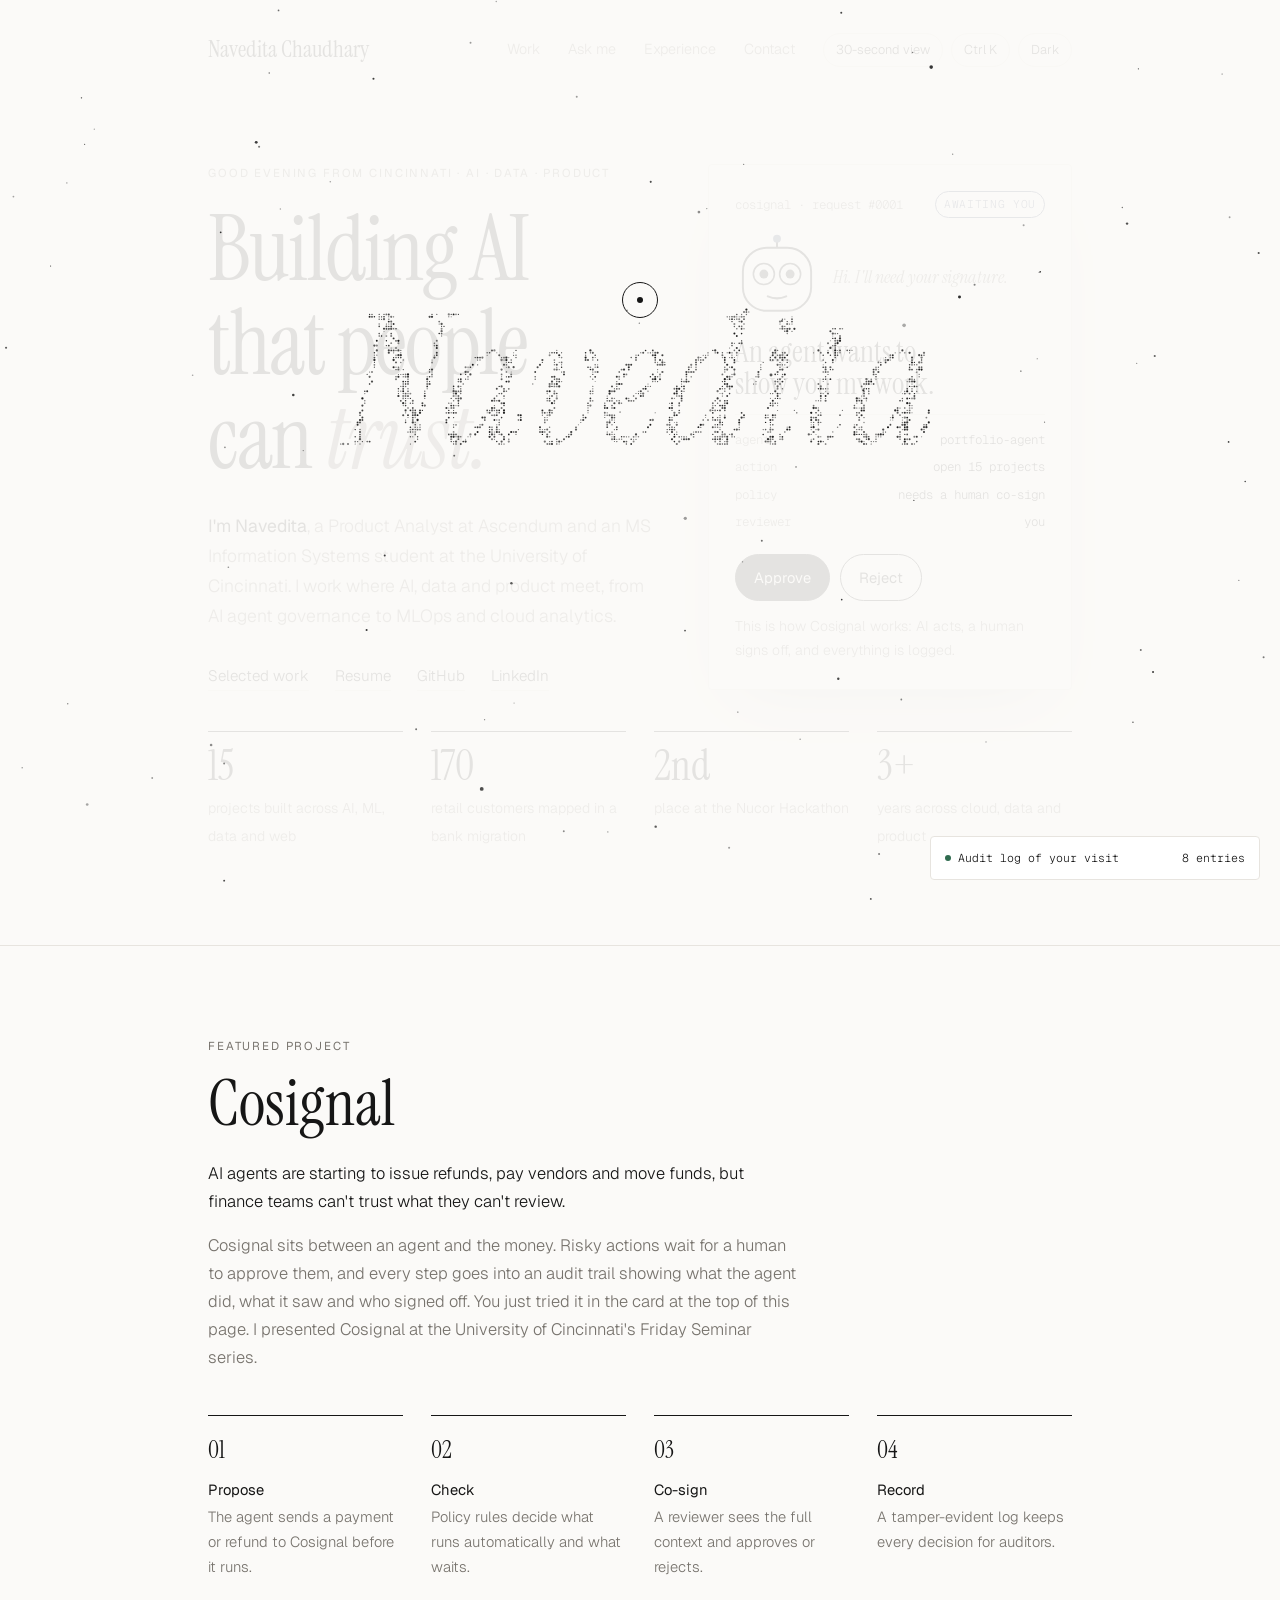
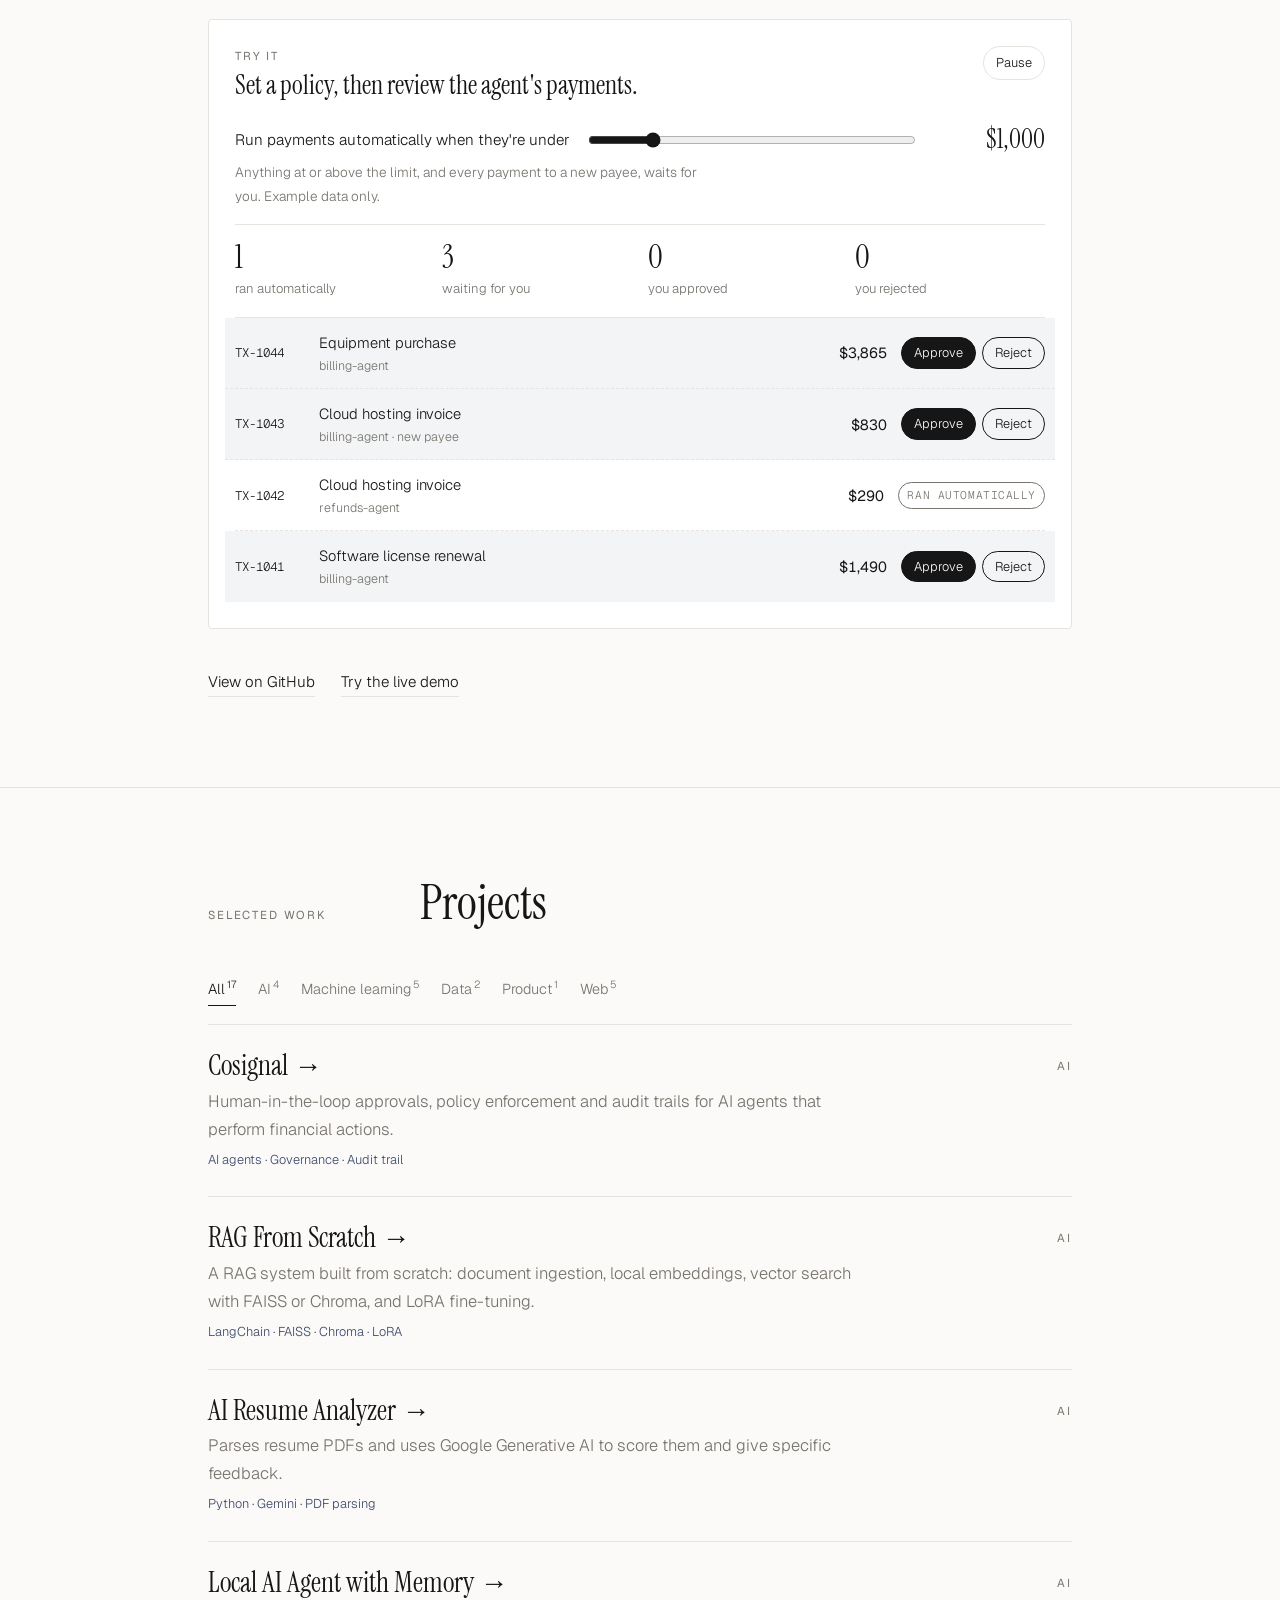
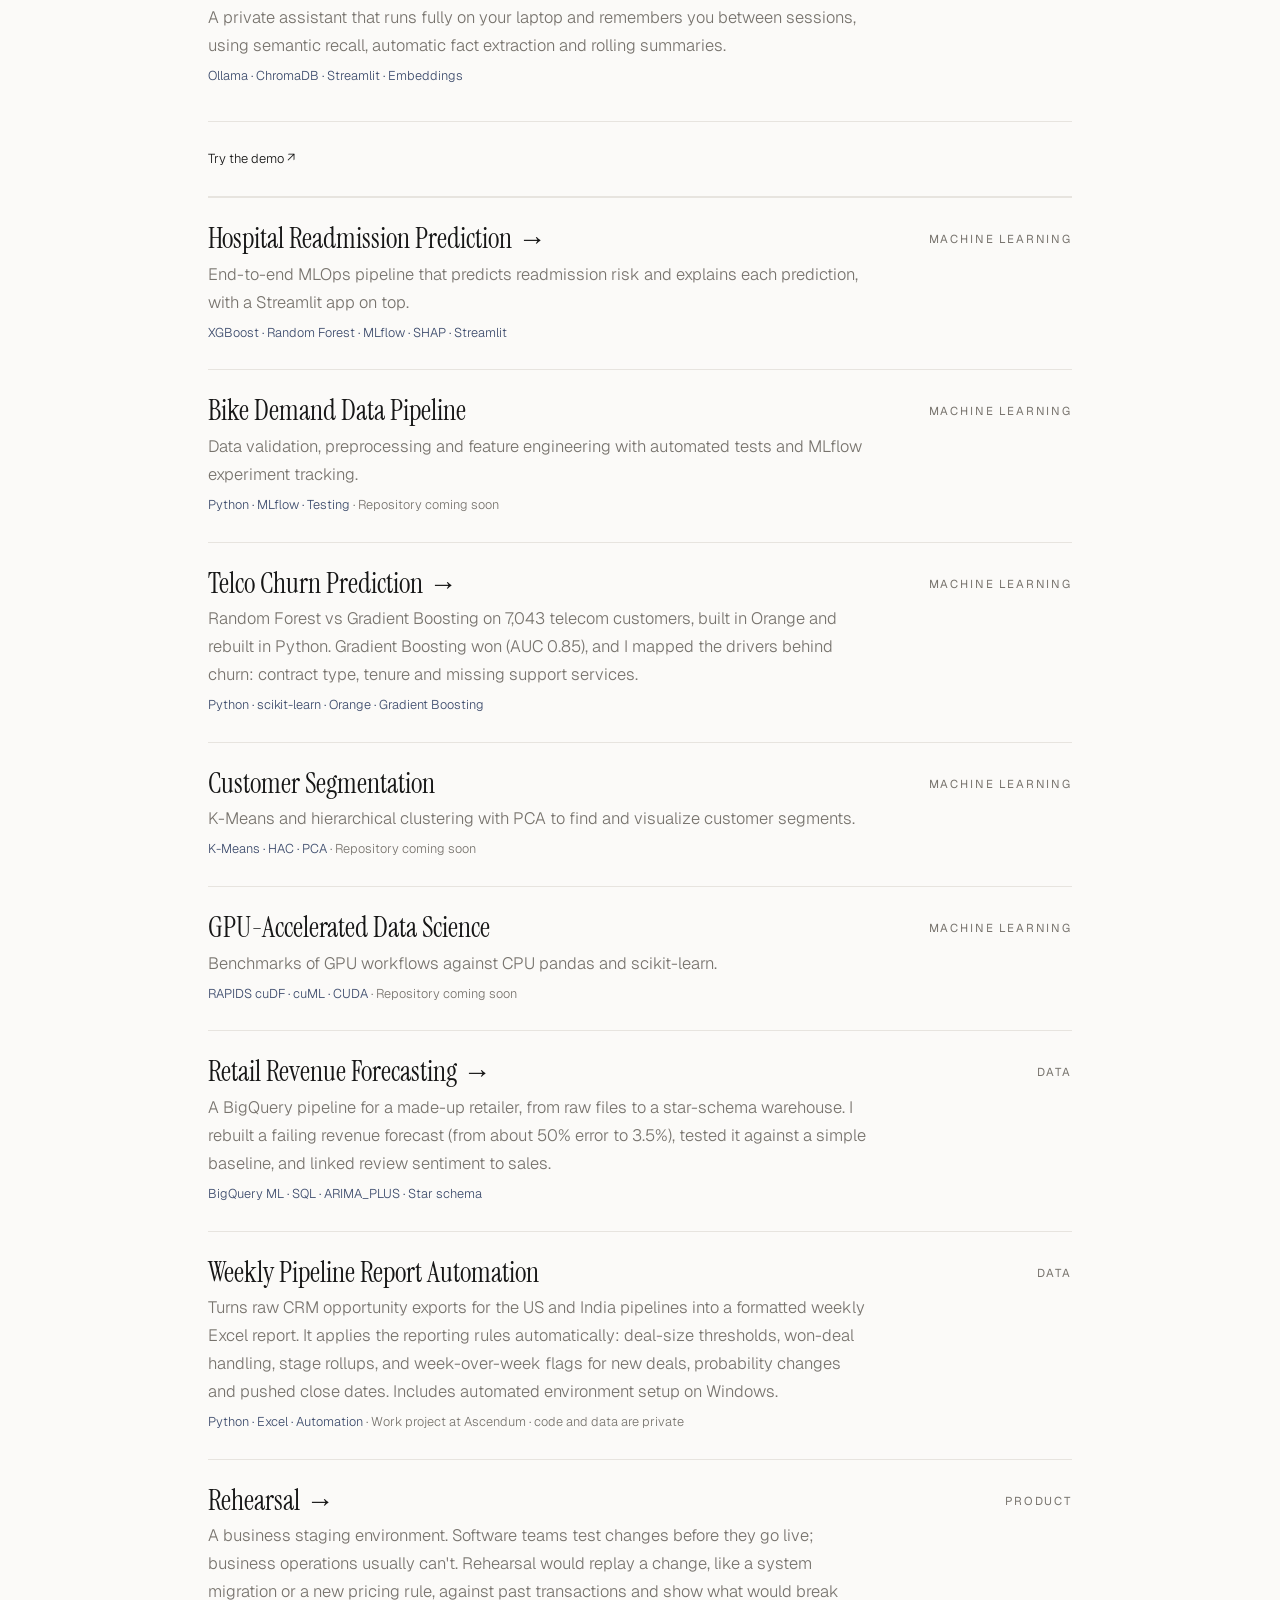
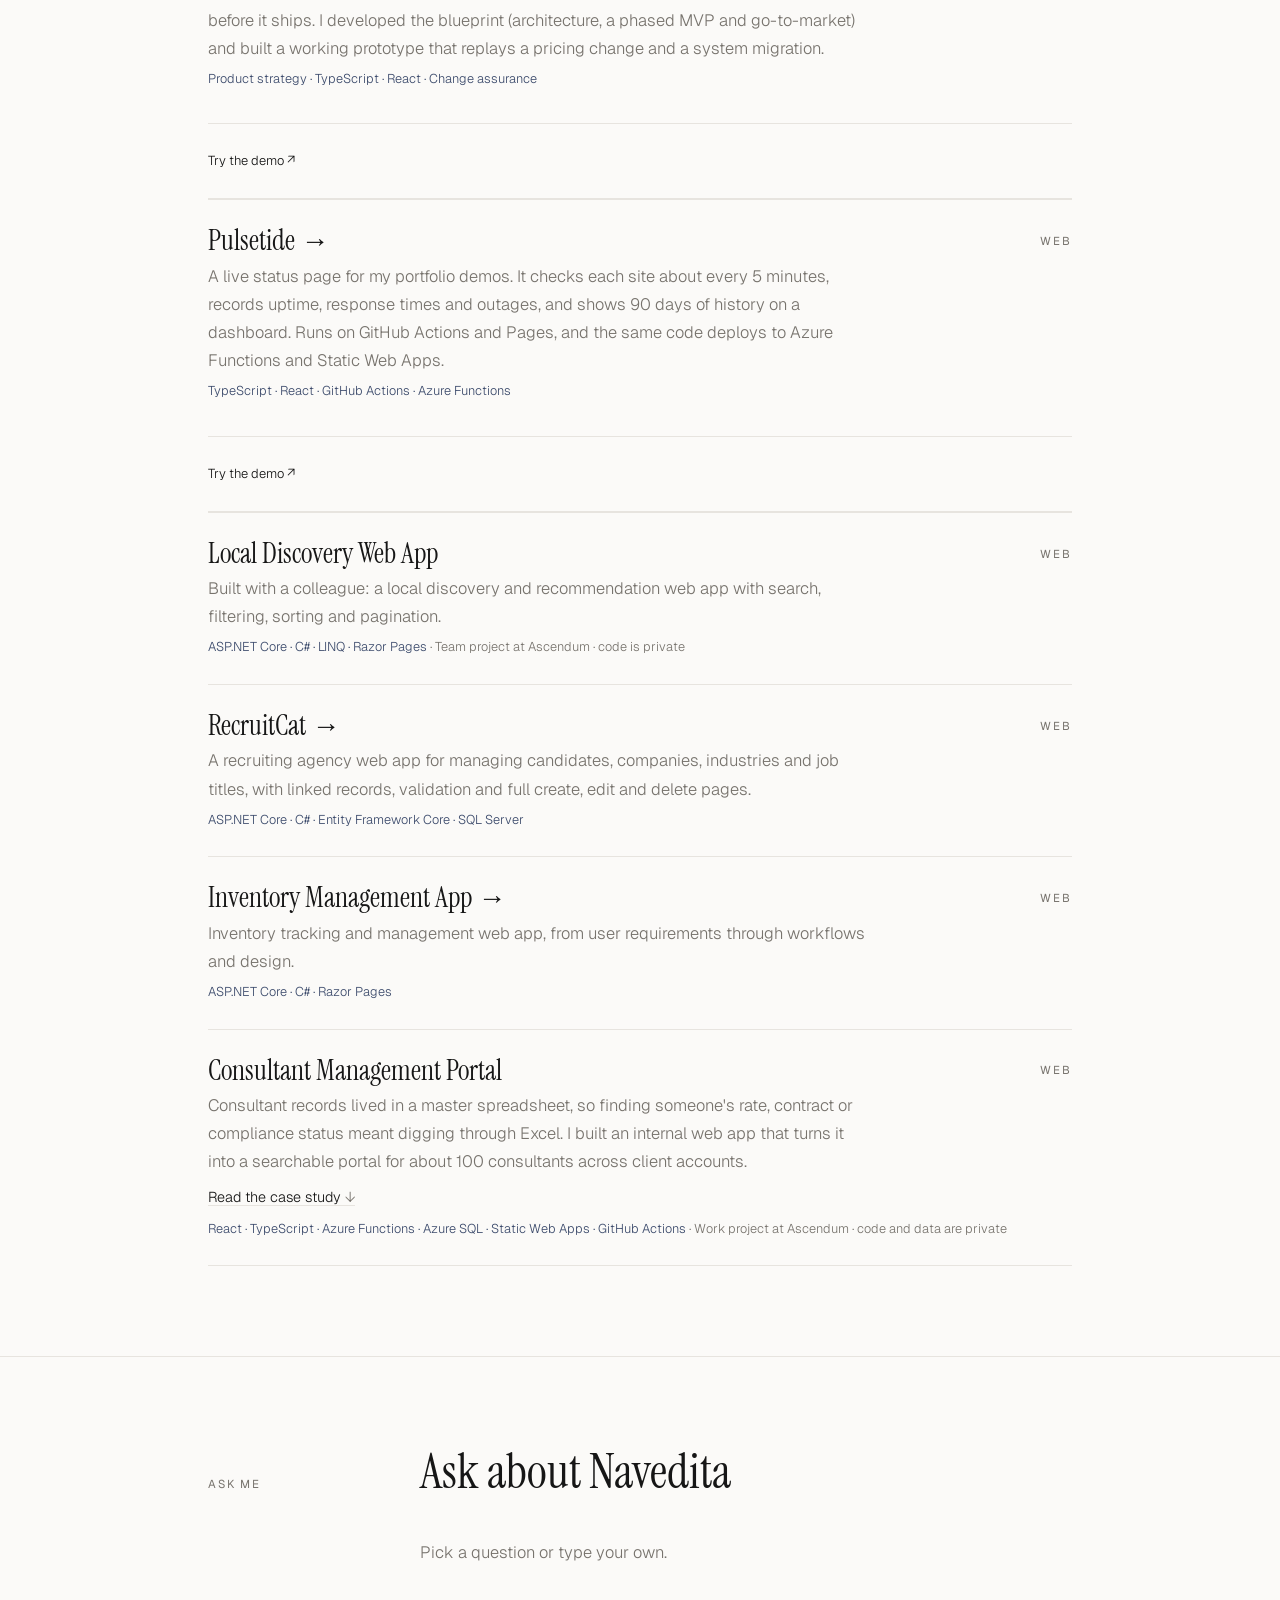
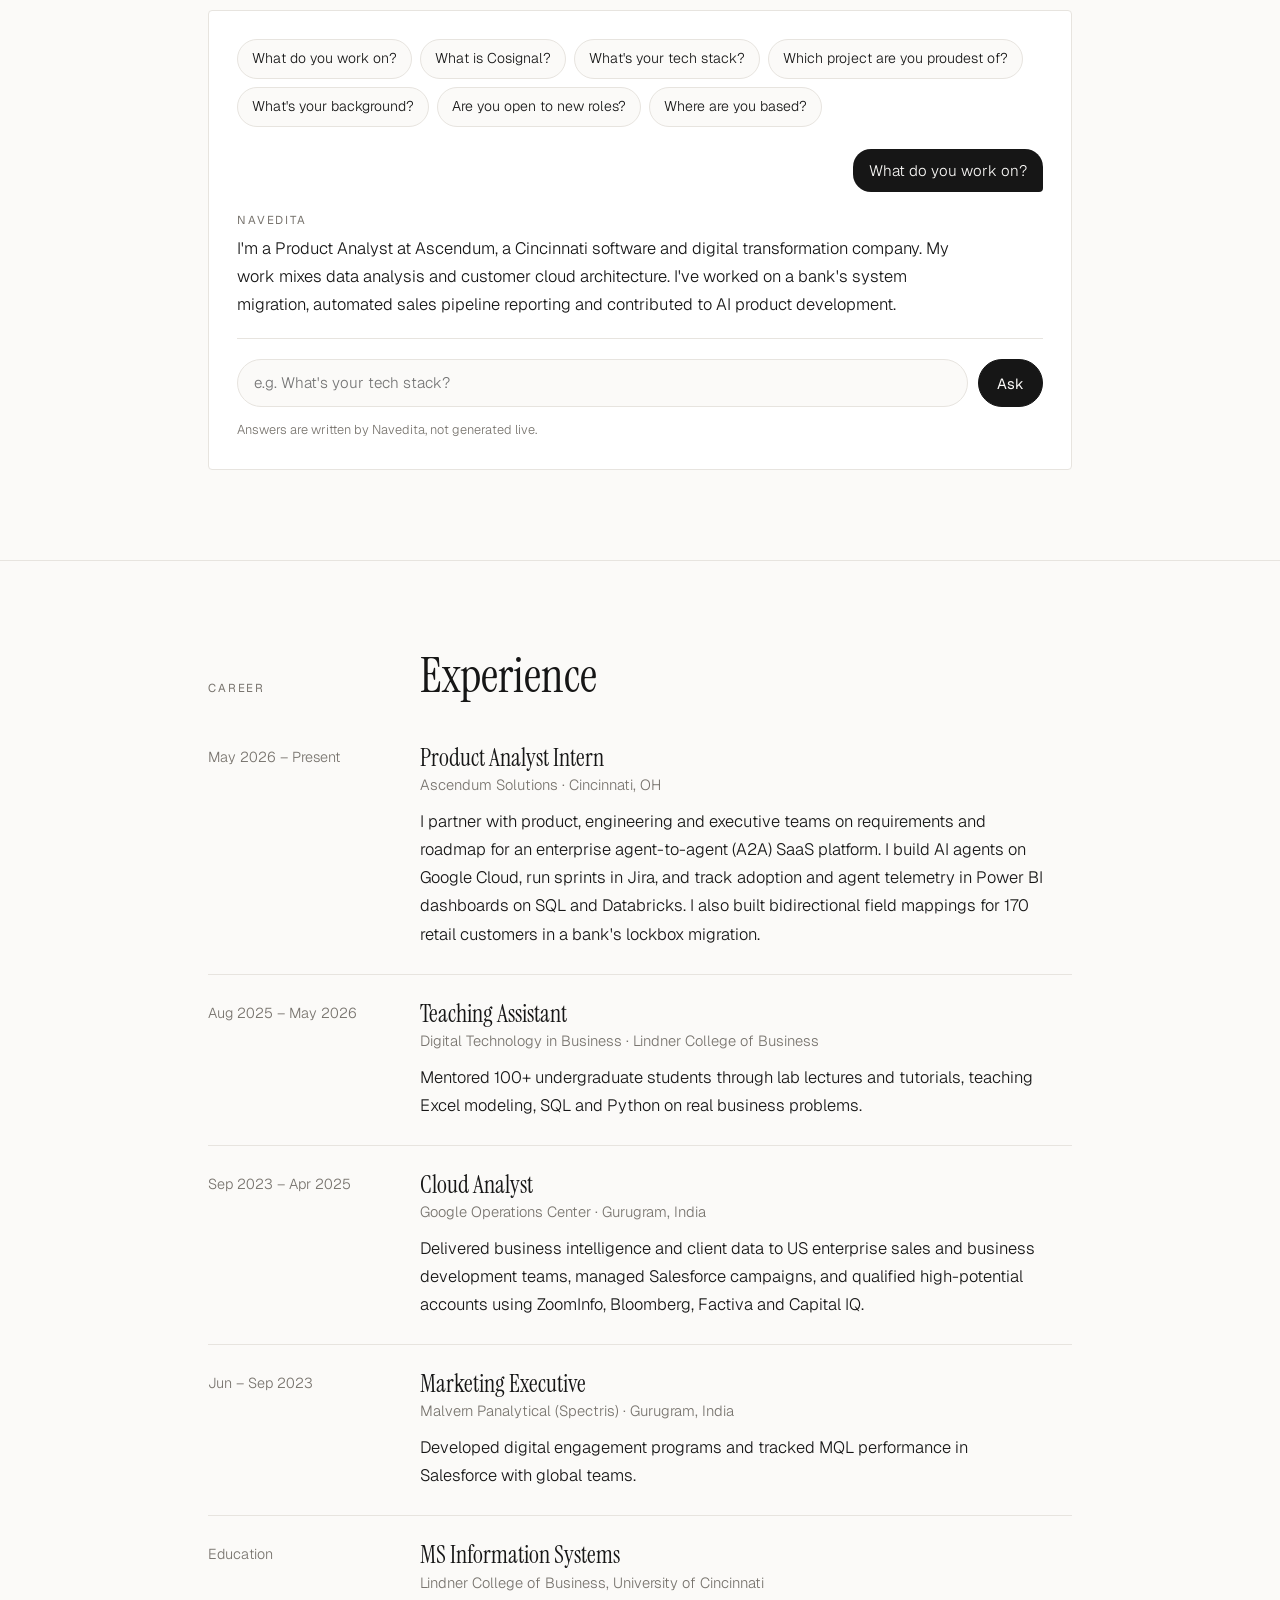
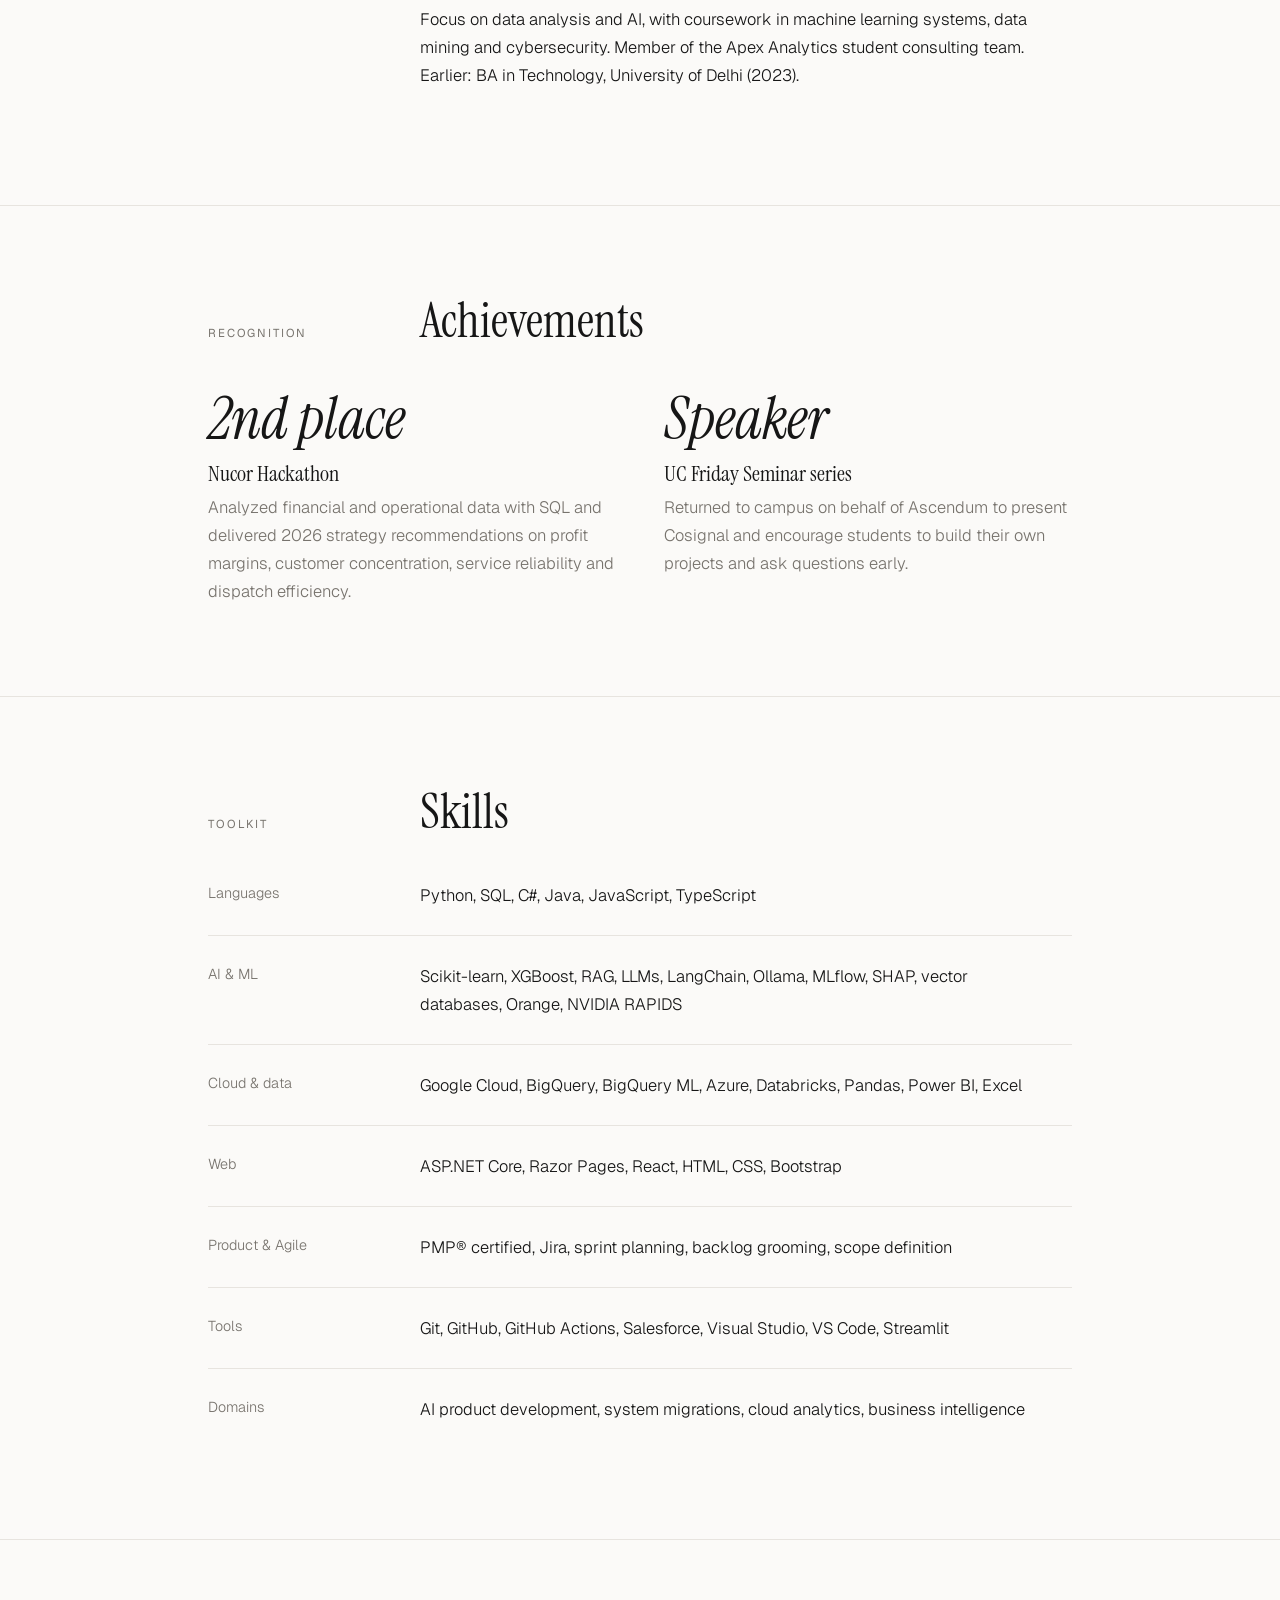
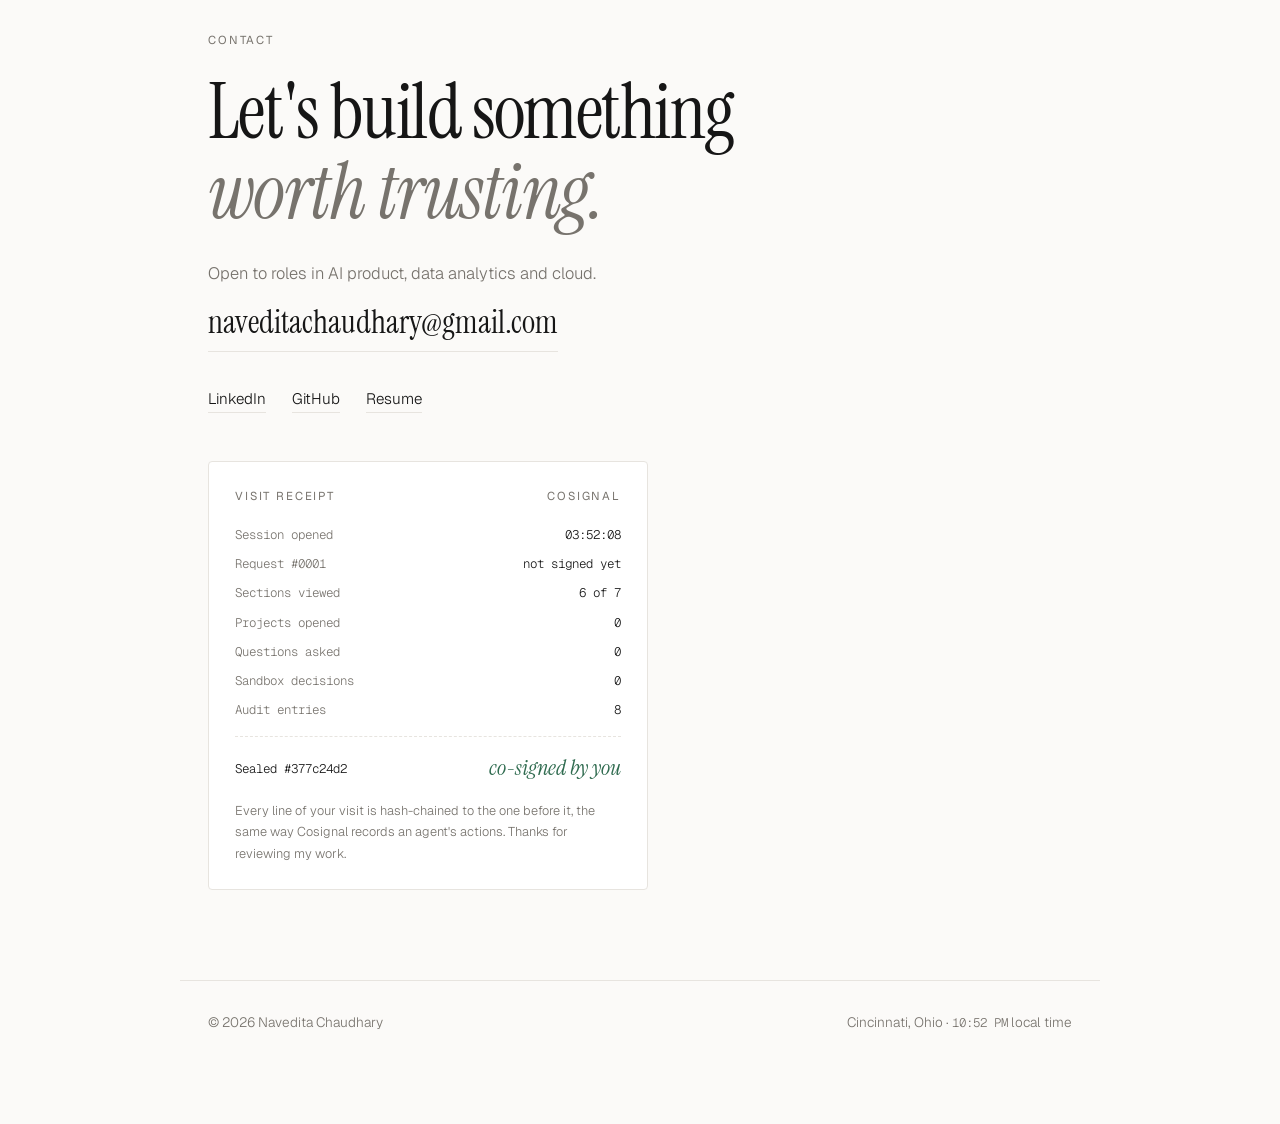
==== commit a42e80e3: "Link Telco Churn Prediction repo" ====
--- a/index.html
+++ b/index.html
@@ -601,9 +601,9 @@
   { cat: "ML", title: "Bike Demand Data Pipeline", repo: null,
     desc: "Data validation, preprocessing and feature engineering with automated tests and MLflow experiment tracking.",
     tags: ["Python", "MLflow", "Testing"] },
-  { cat: "ML", title: "Telco Churn Prediction", repo: null,
-    desc: "Compared classifiers to predict which customers will leave. Gradient Boosting won, and I mapped the drivers behind churn.",
-    tags: ["Orange", "Gradient Boosting"] },
+  { cat: "ML", title: "Telco Churn Prediction", repo: "telco-churn-prediction",
+    desc: "Random Forest vs Gradient Boosting on 7,043 telecom customers, built in Orange and rebuilt in Python. Gradient Boosting won (AUC 0.85), and I mapped the drivers behind churn: contract type, tenure and missing support services.",
+    tags: ["Python", "scikit-learn", "Orange", "Gradient Boosting"] },
   { cat: "ML", title: "Customer Segmentation", repo: null,
     desc: "K-Means and hierarchical clustering with PCA to find and visualize customer segments.",
     tags: ["K-Means", "HAC", "PCA"] },
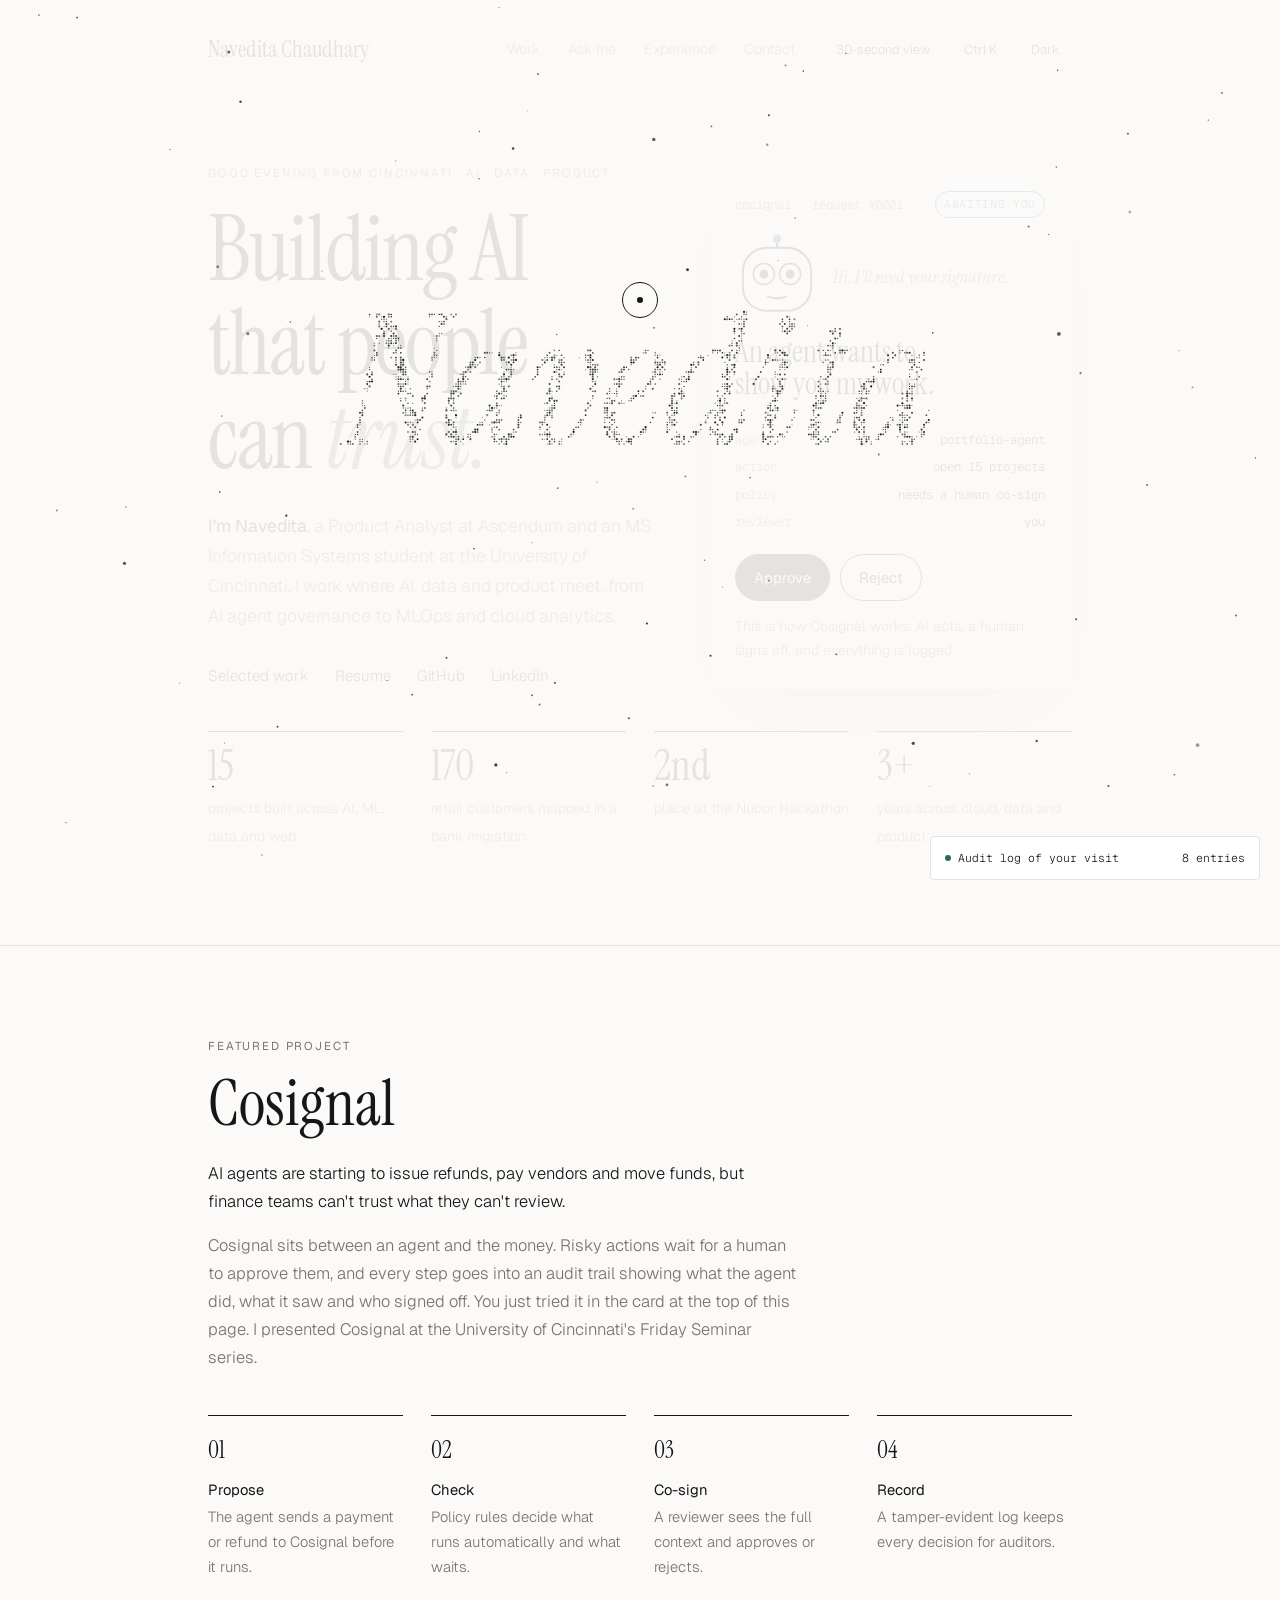
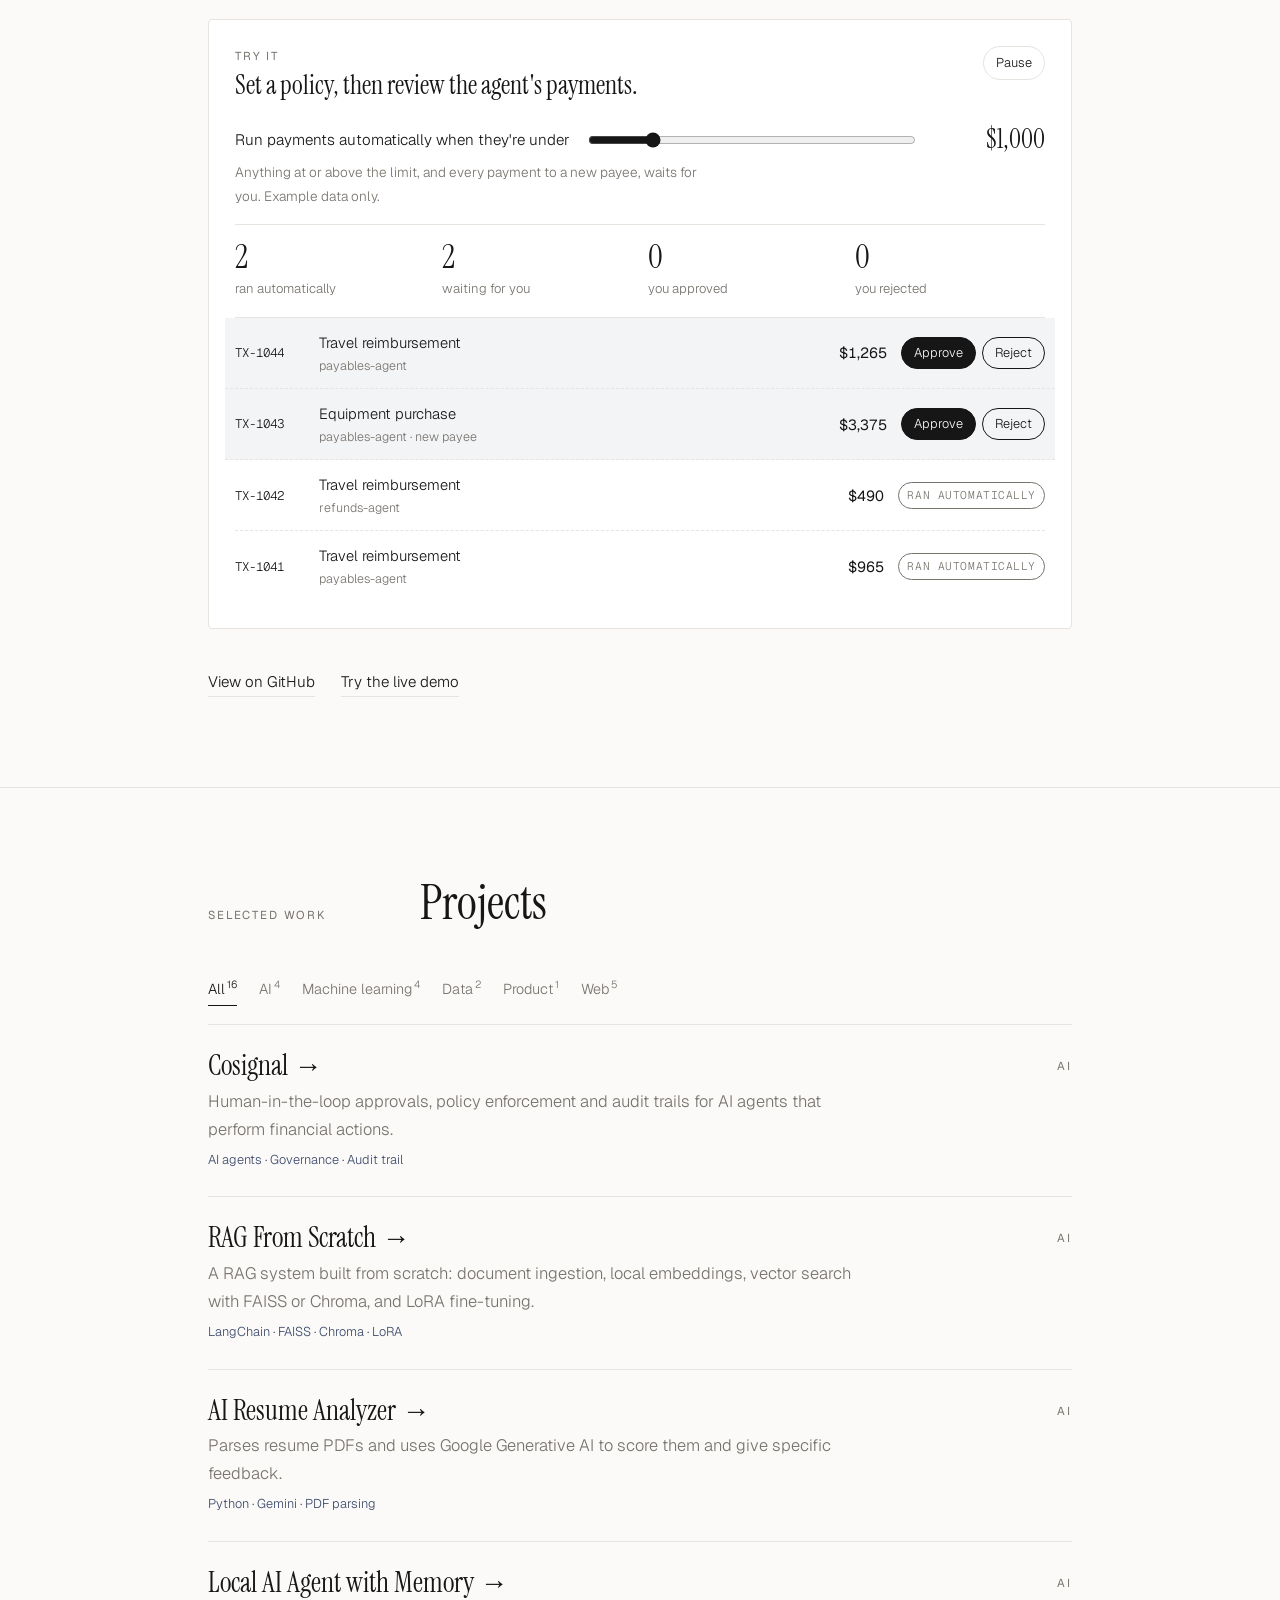
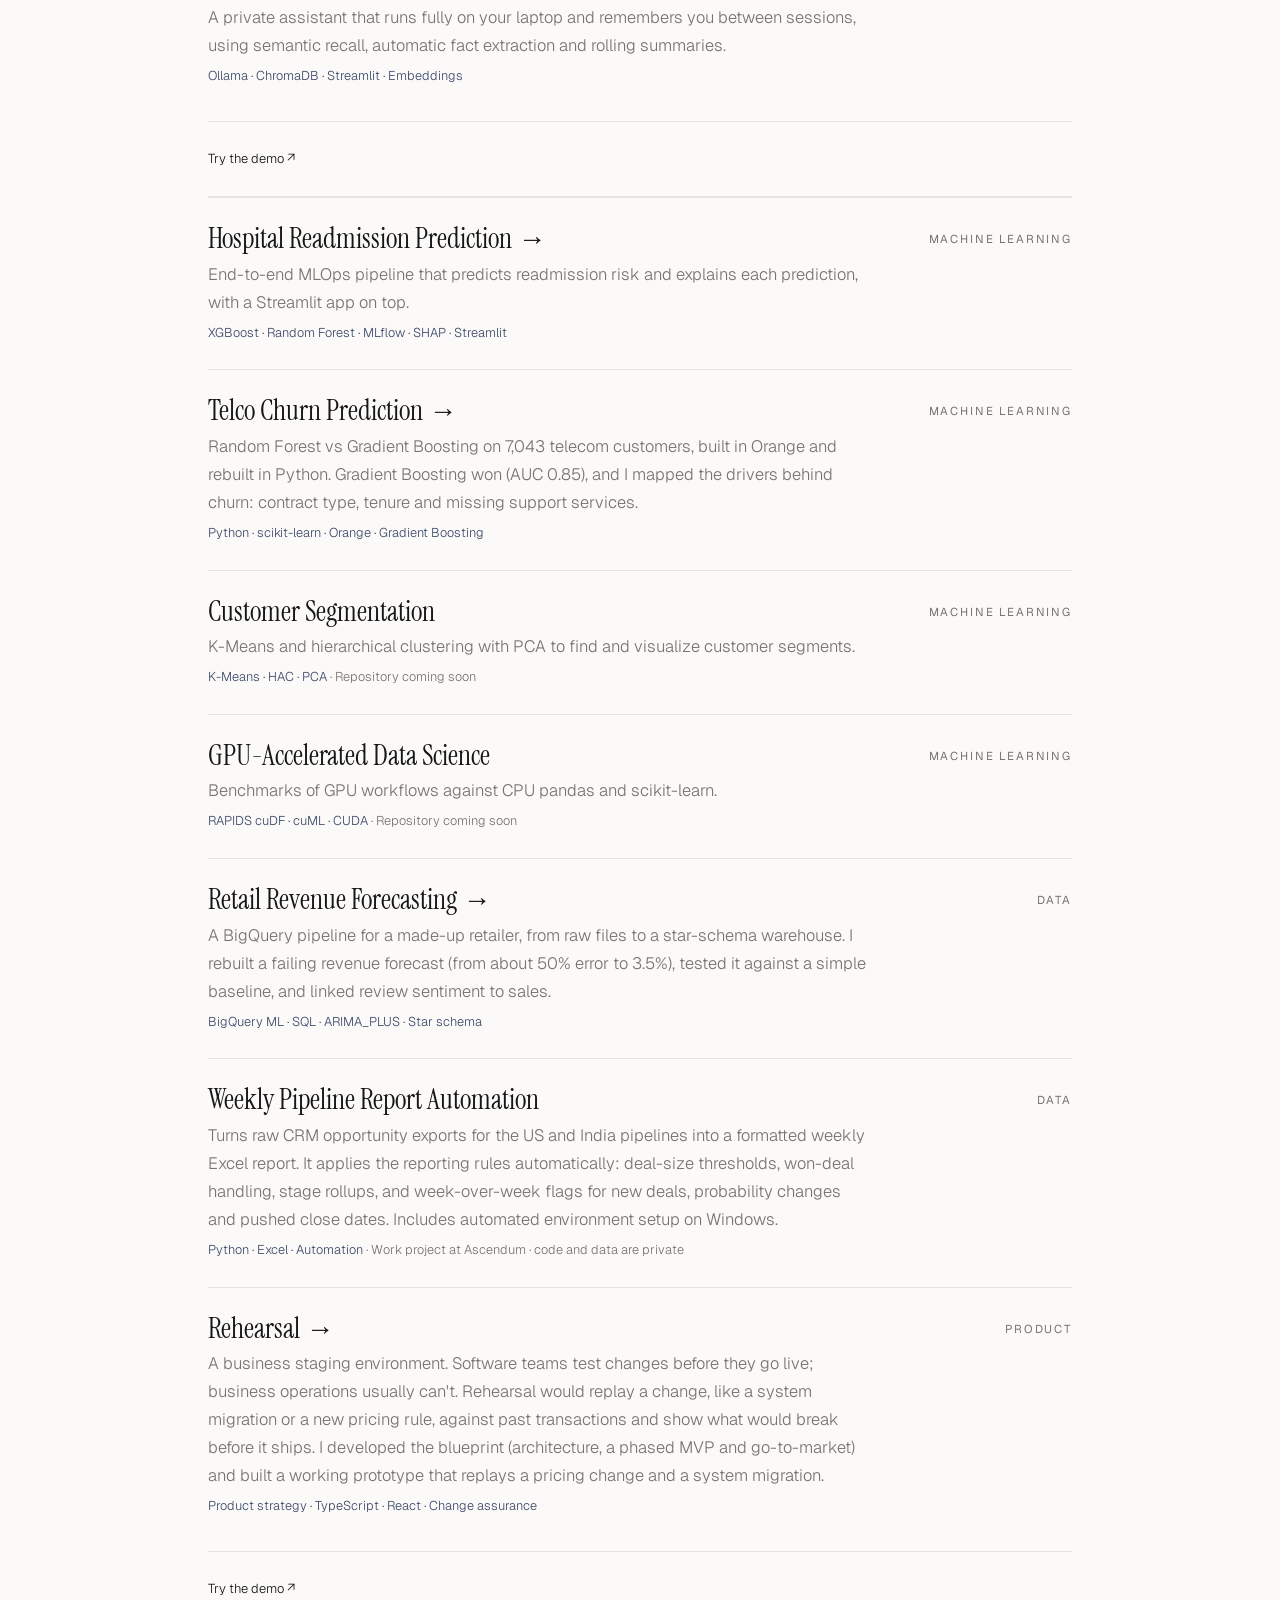
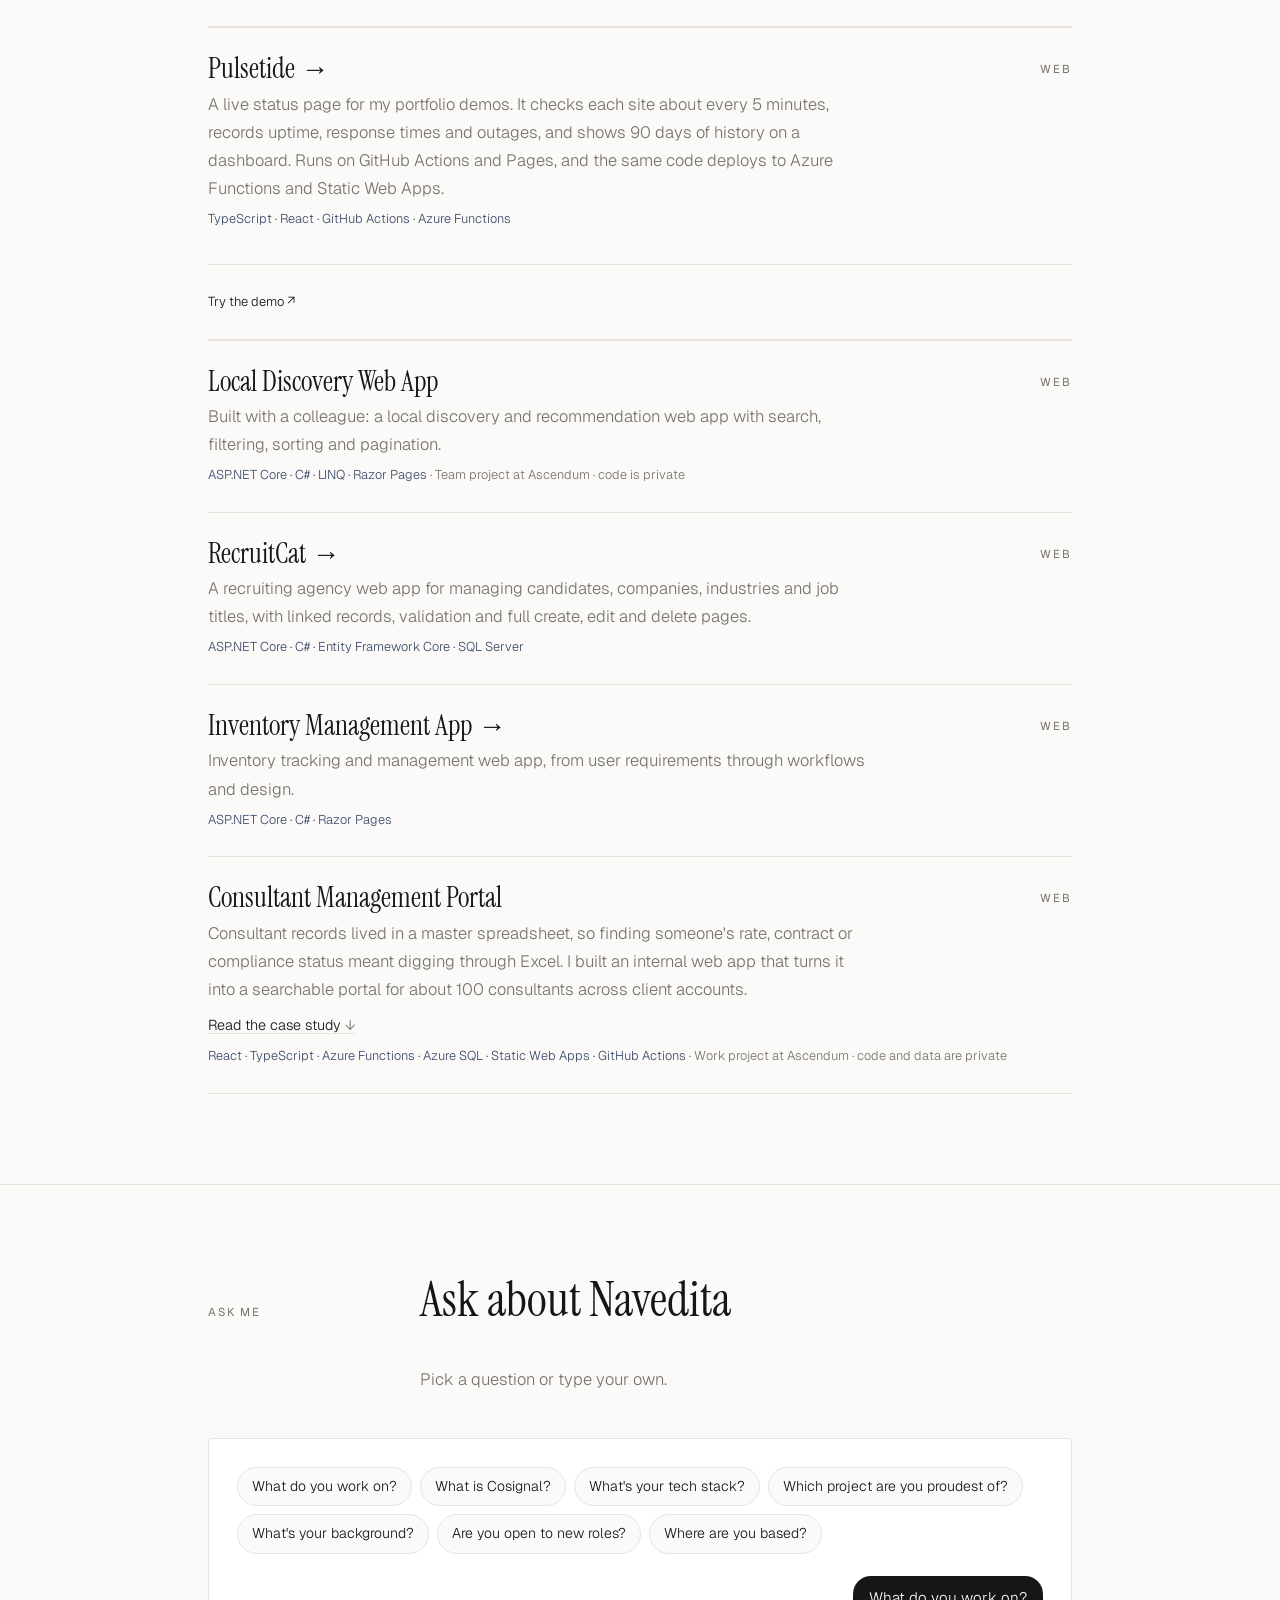
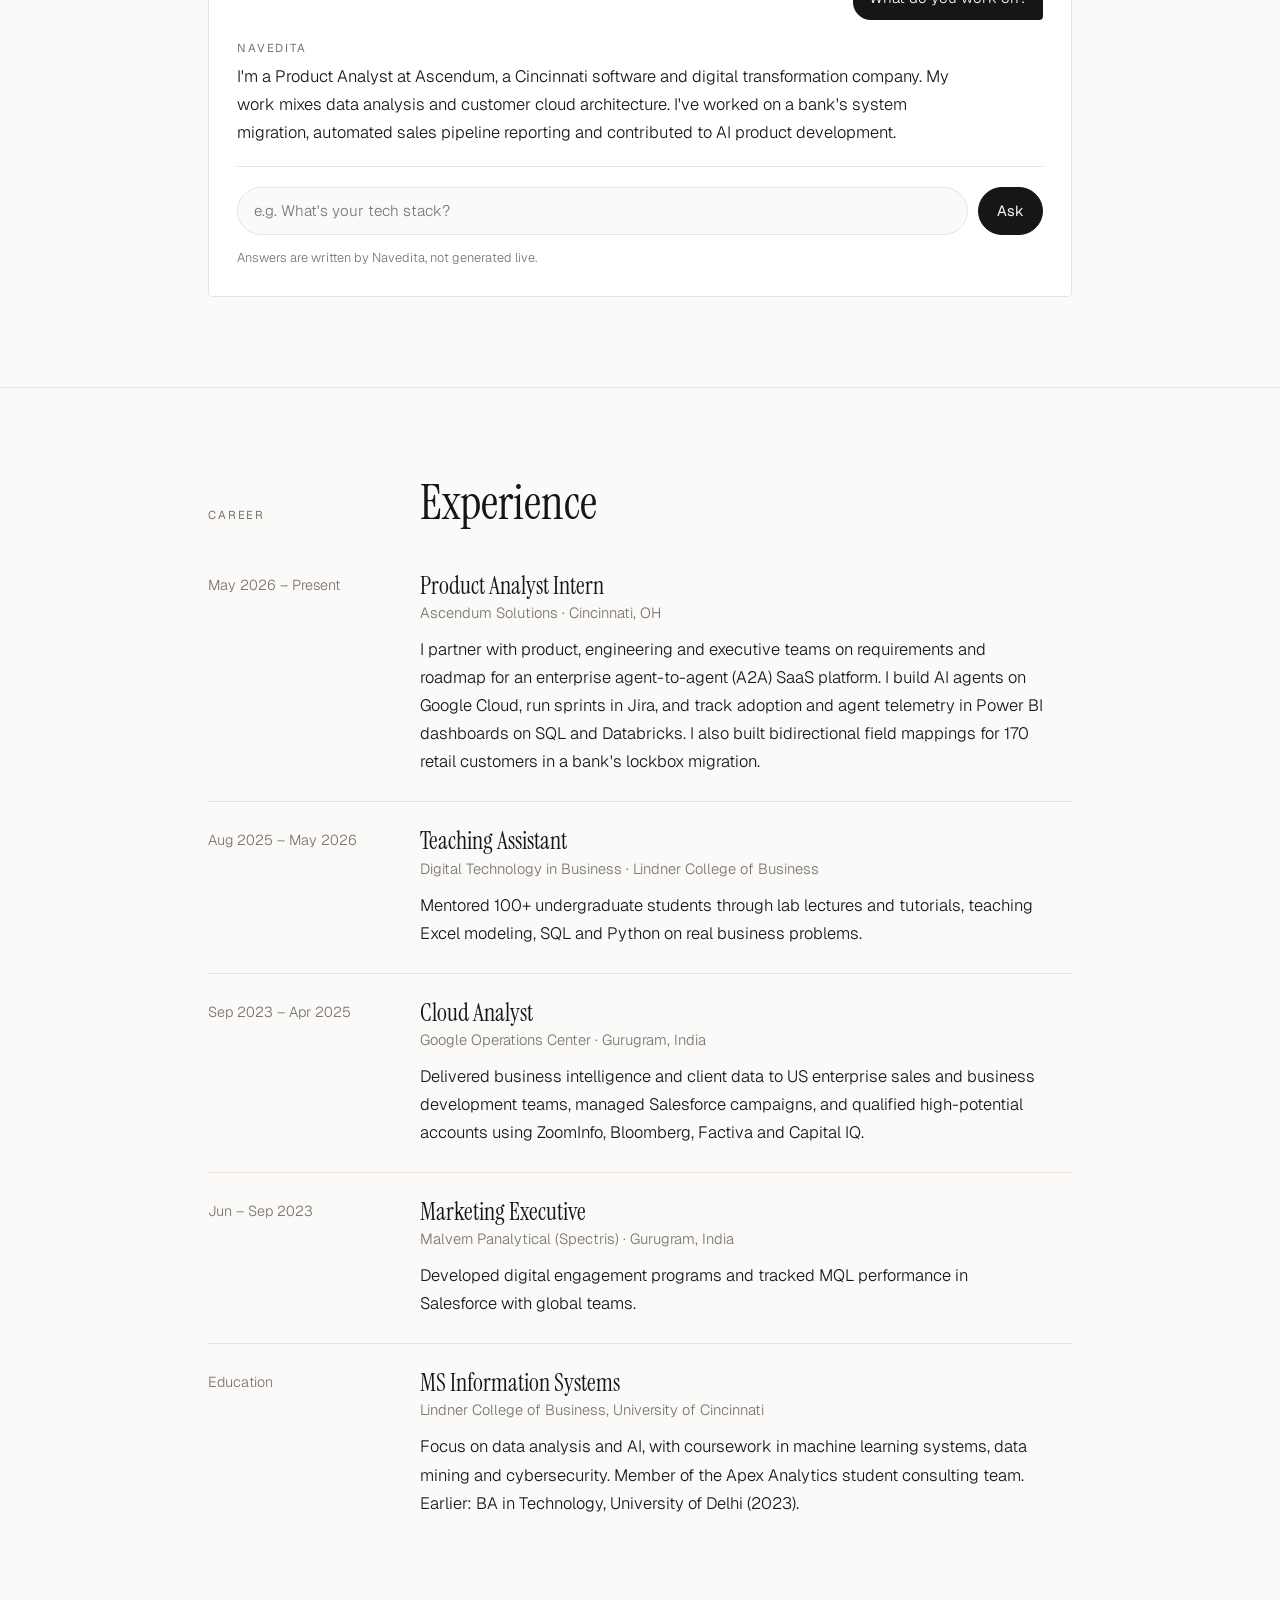
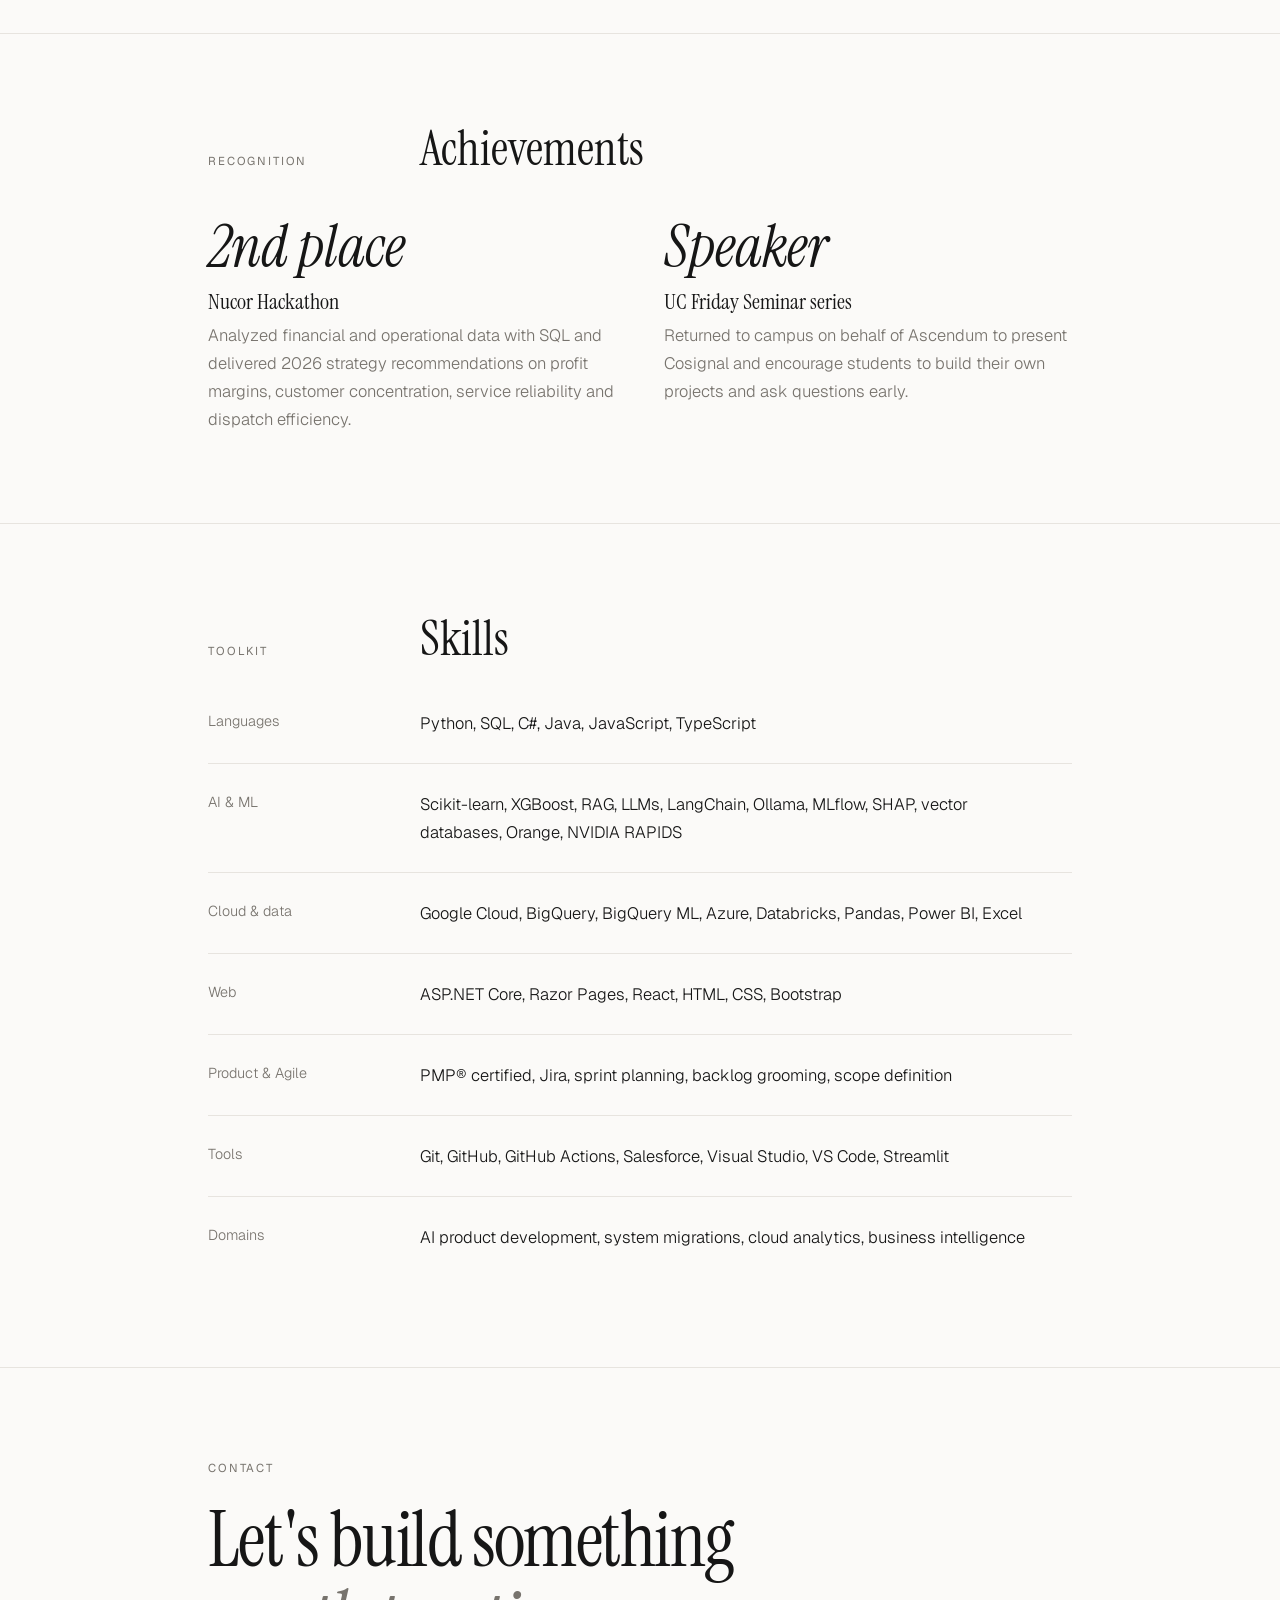
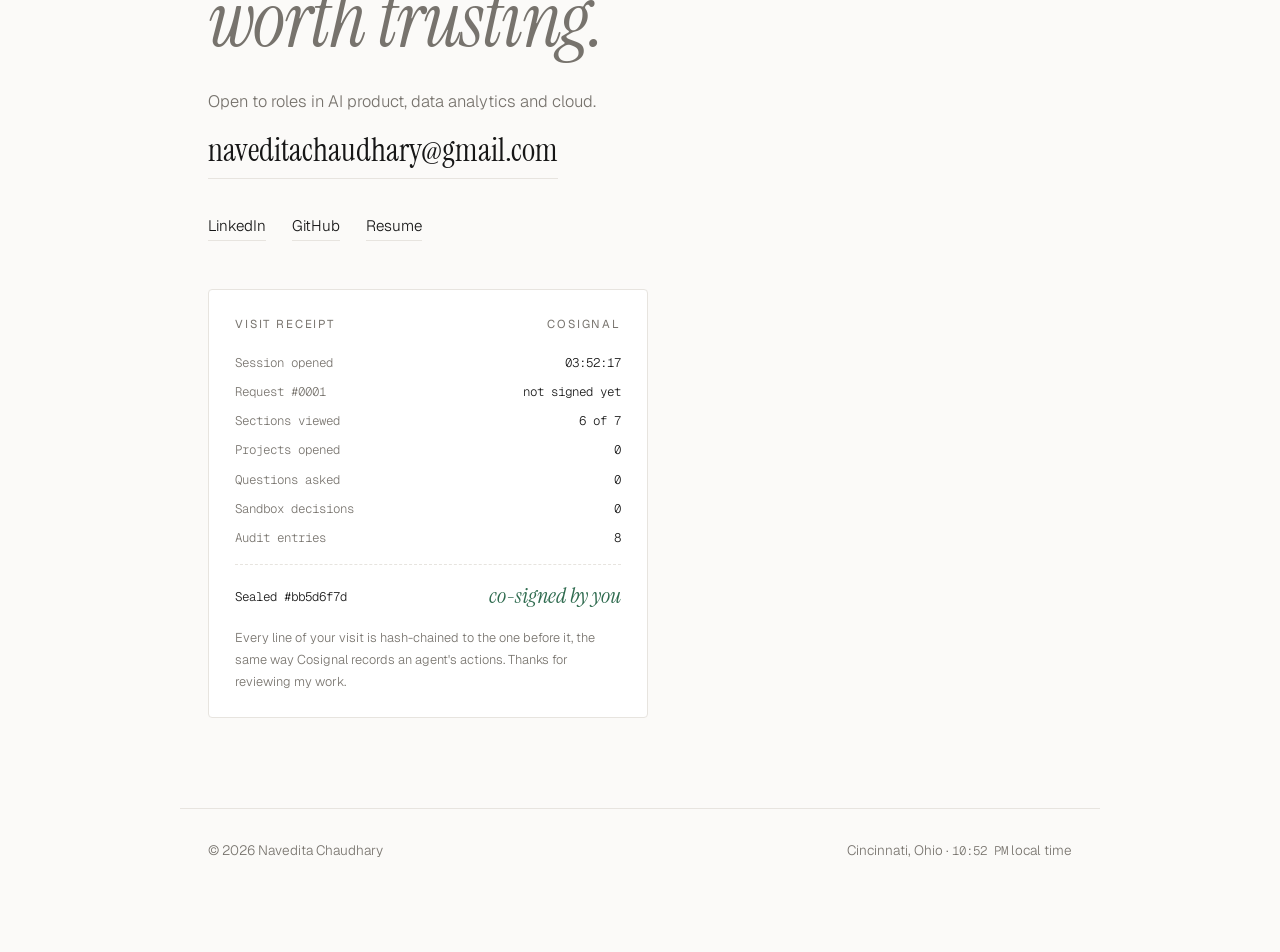
==== commit a3fdd937: "Remove Bike Demand card" ====
--- a/index.html
+++ b/index.html
@@ -598,9 +598,6 @@
   { cat: "ML", title: "Hospital Readmission Prediction", repo: "hospital-readmission-mlops",
     desc: "End-to-end MLOps pipeline that predicts readmission risk and explains each prediction, with a Streamlit app on top.",
     tags: ["XGBoost", "Random Forest", "MLflow", "SHAP", "Streamlit"] },
-  { cat: "ML", title: "Bike Demand Data Pipeline", repo: null,
-    desc: "Data validation, preprocessing and feature engineering with automated tests and MLflow experiment tracking.",
-    tags: ["Python", "MLflow", "Testing"] },
   { cat: "ML", title: "Telco Churn Prediction", repo: "telco-churn-prediction",
     desc: "Random Forest vs Gradient Boosting on 7,043 telecom customers, built in Orange and rebuilt in Python. Gradient Boosting won (AUC 0.85), and I mapped the drivers behind churn: contract type, tenure and missing support services.",
     tags: ["Python", "scikit-learn", "Orange", "Gradient Boosting"] },
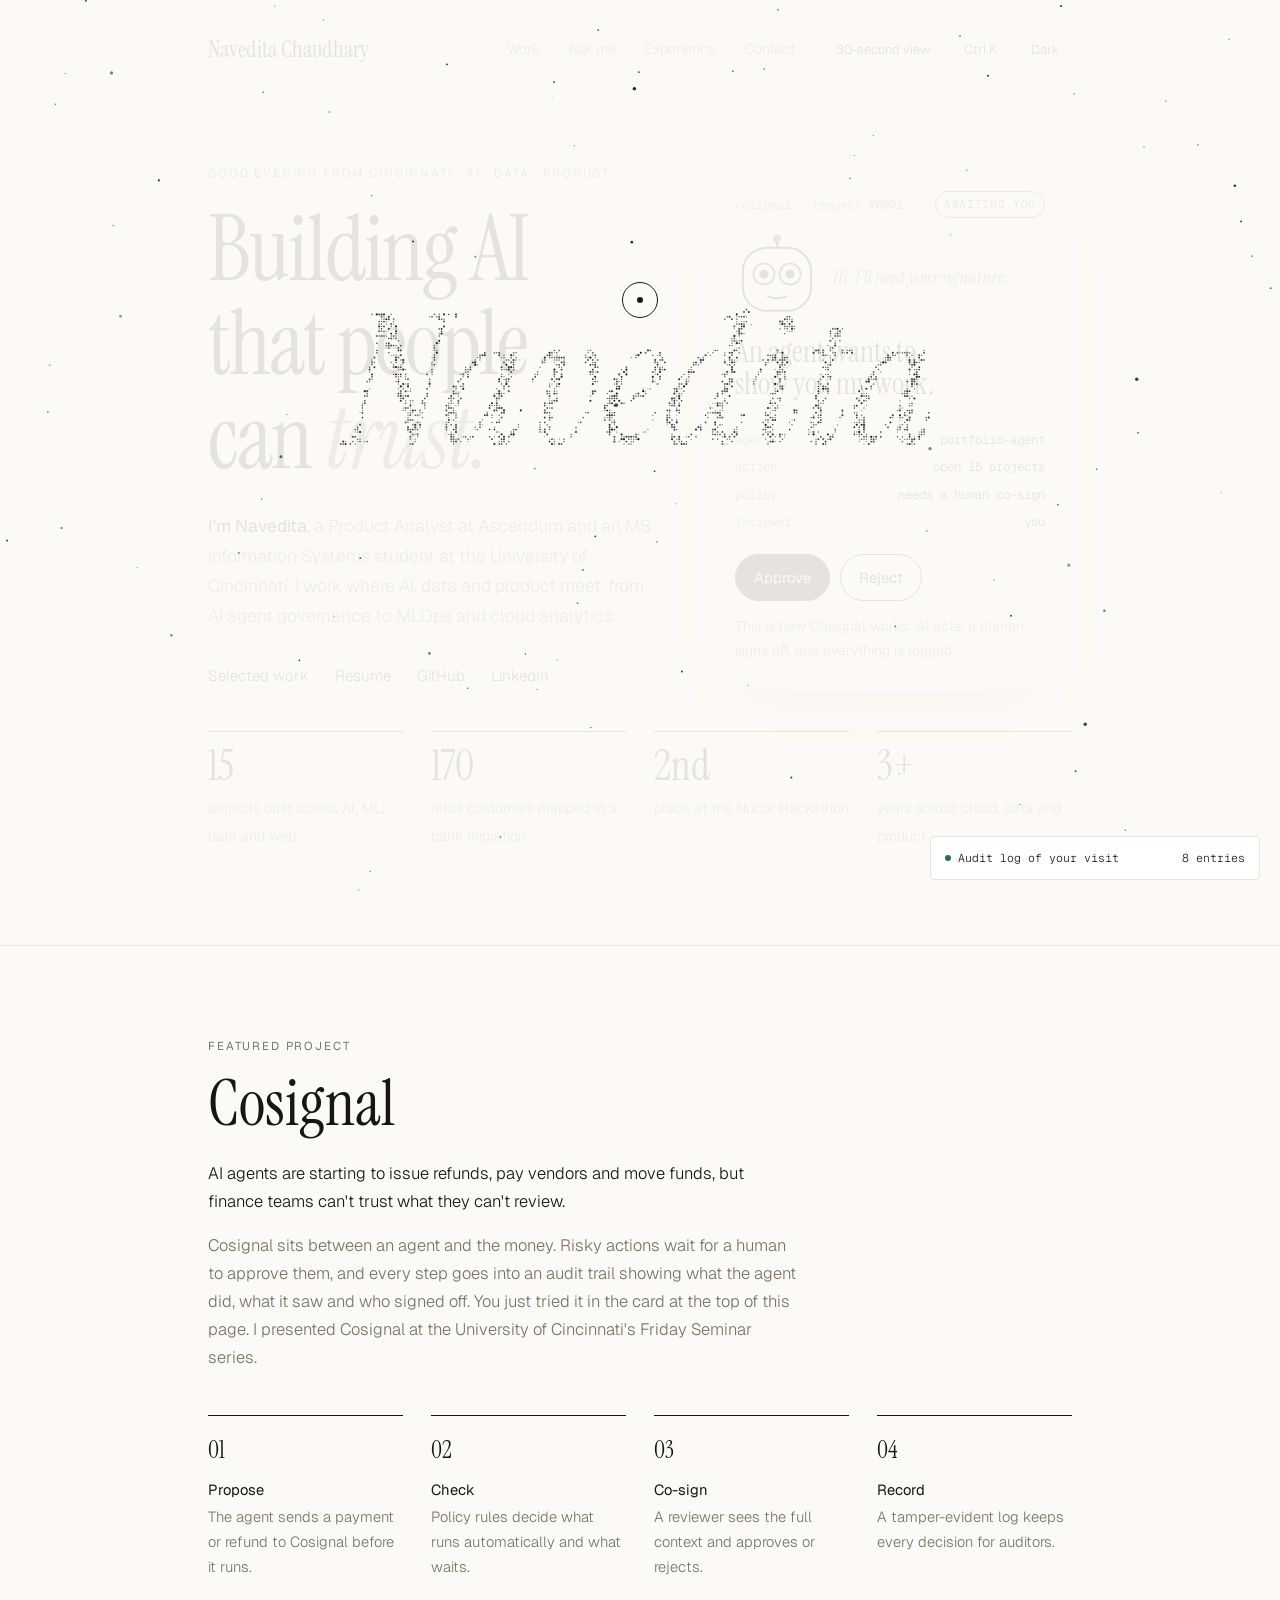
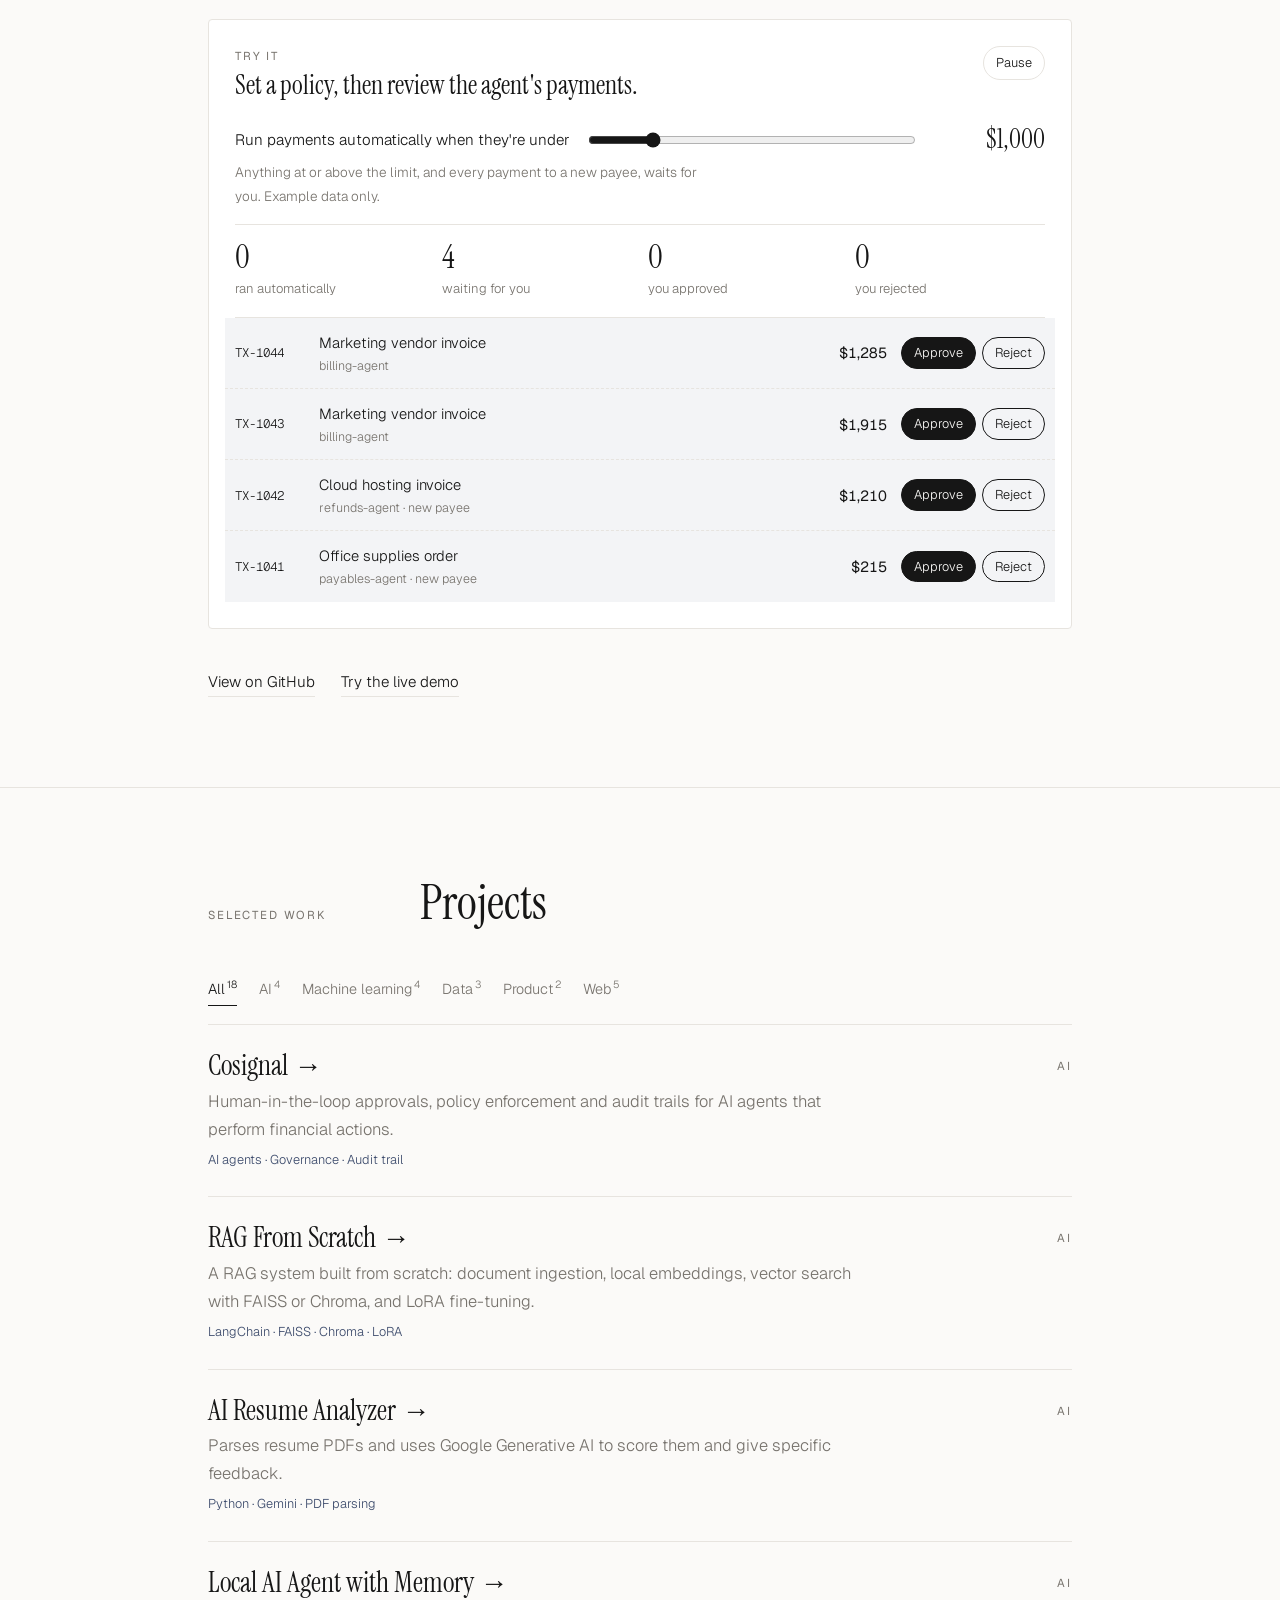
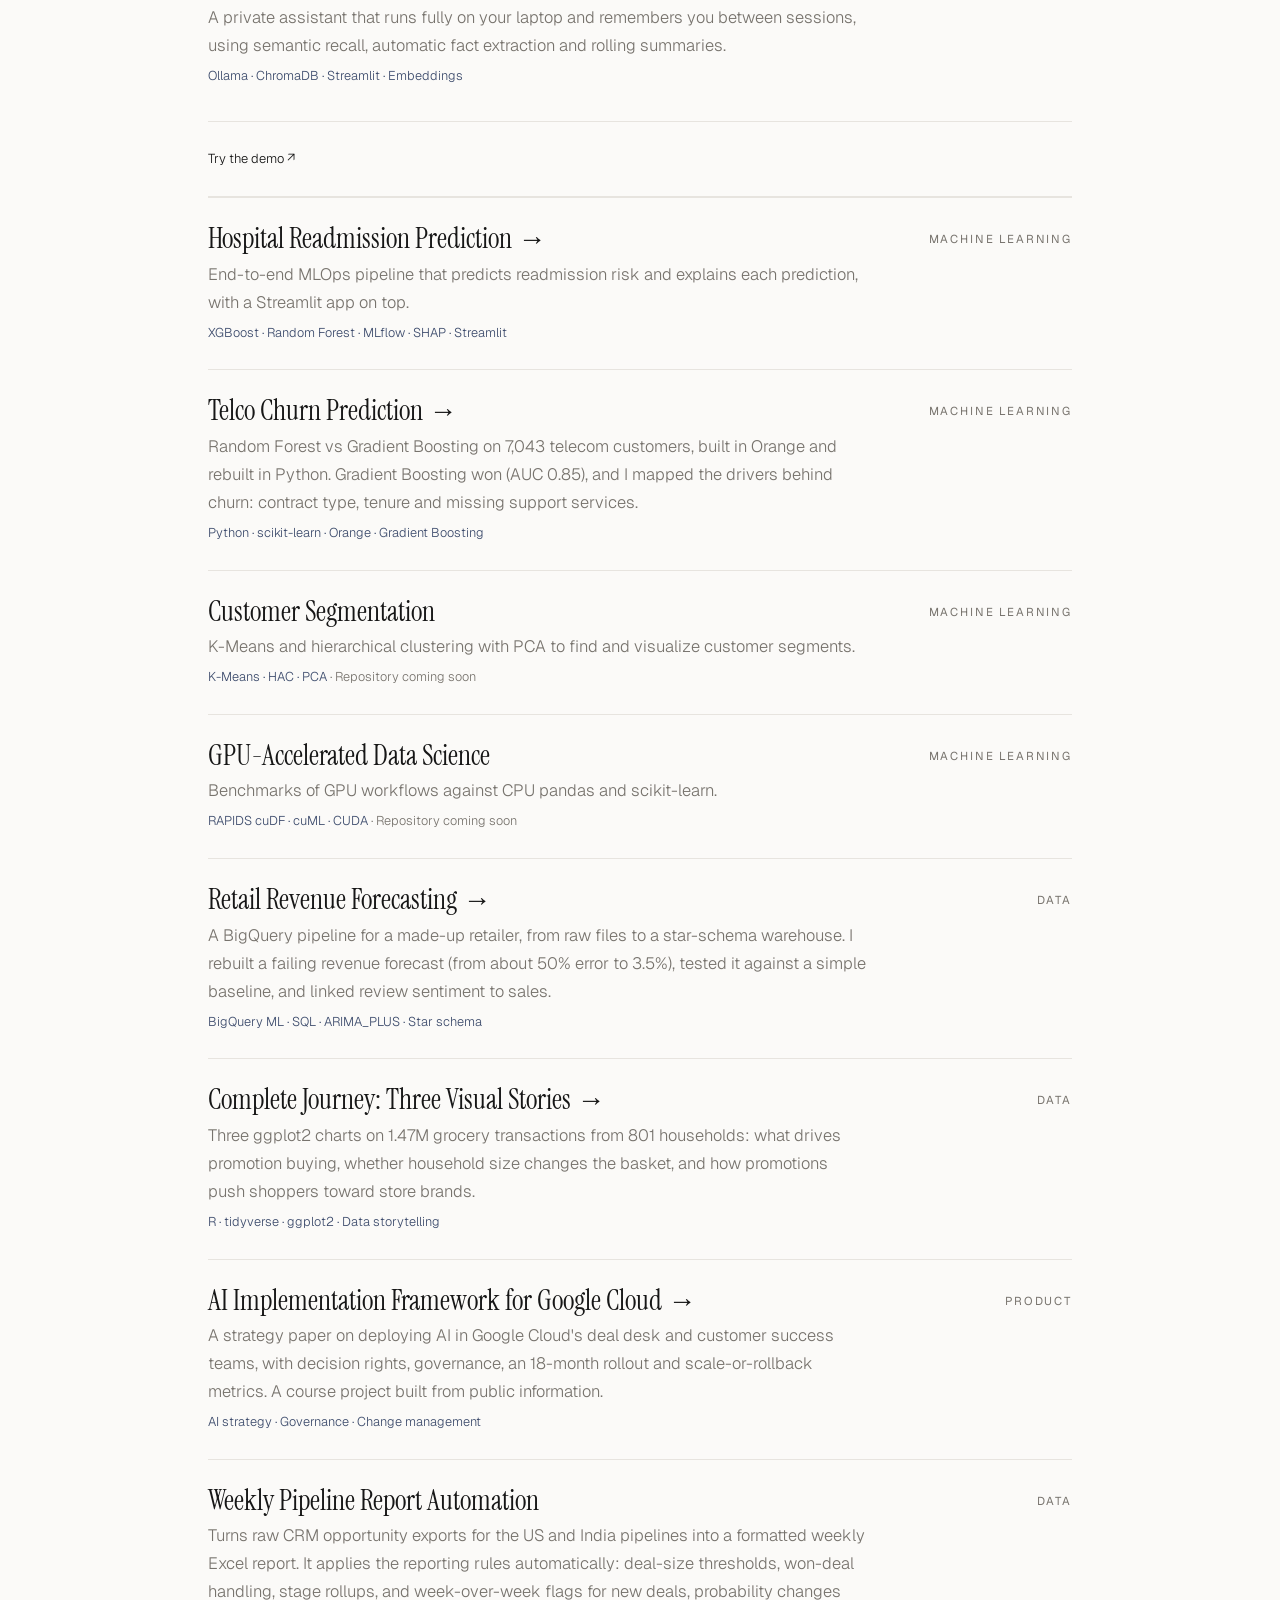
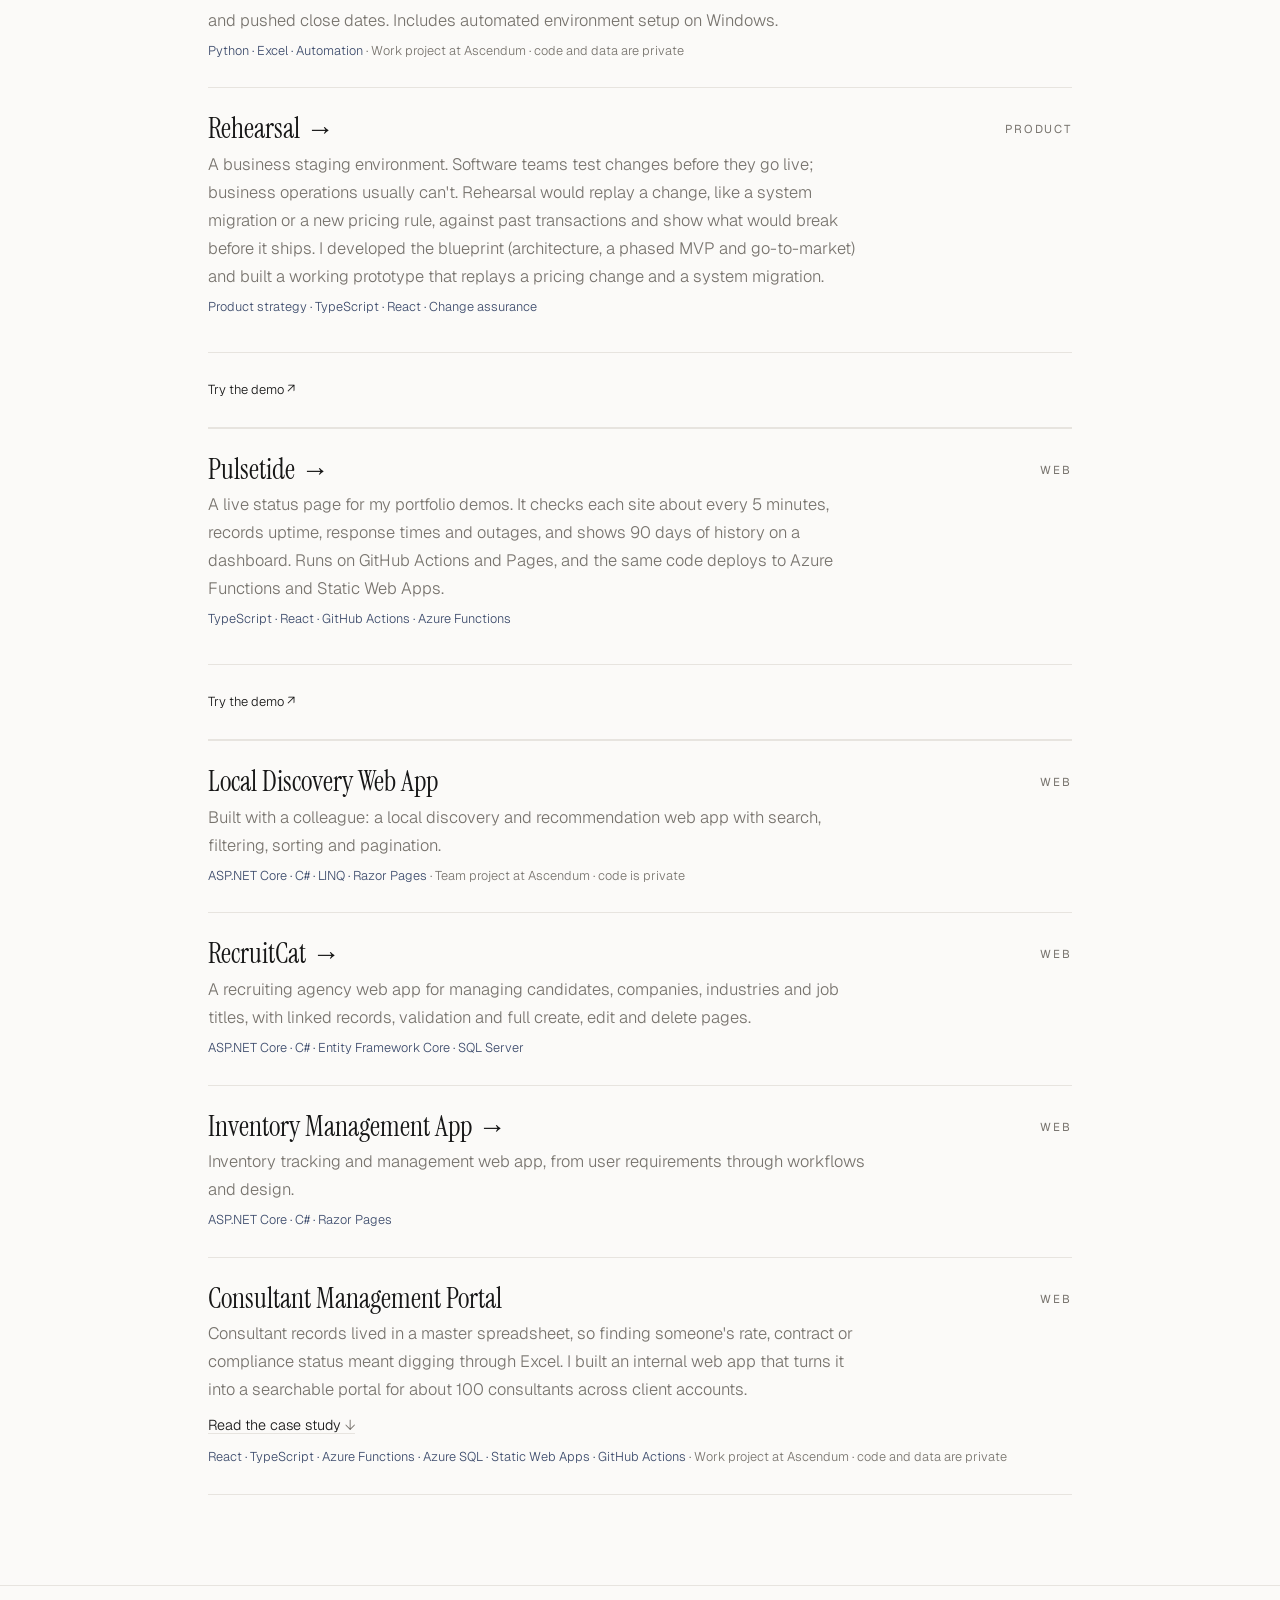
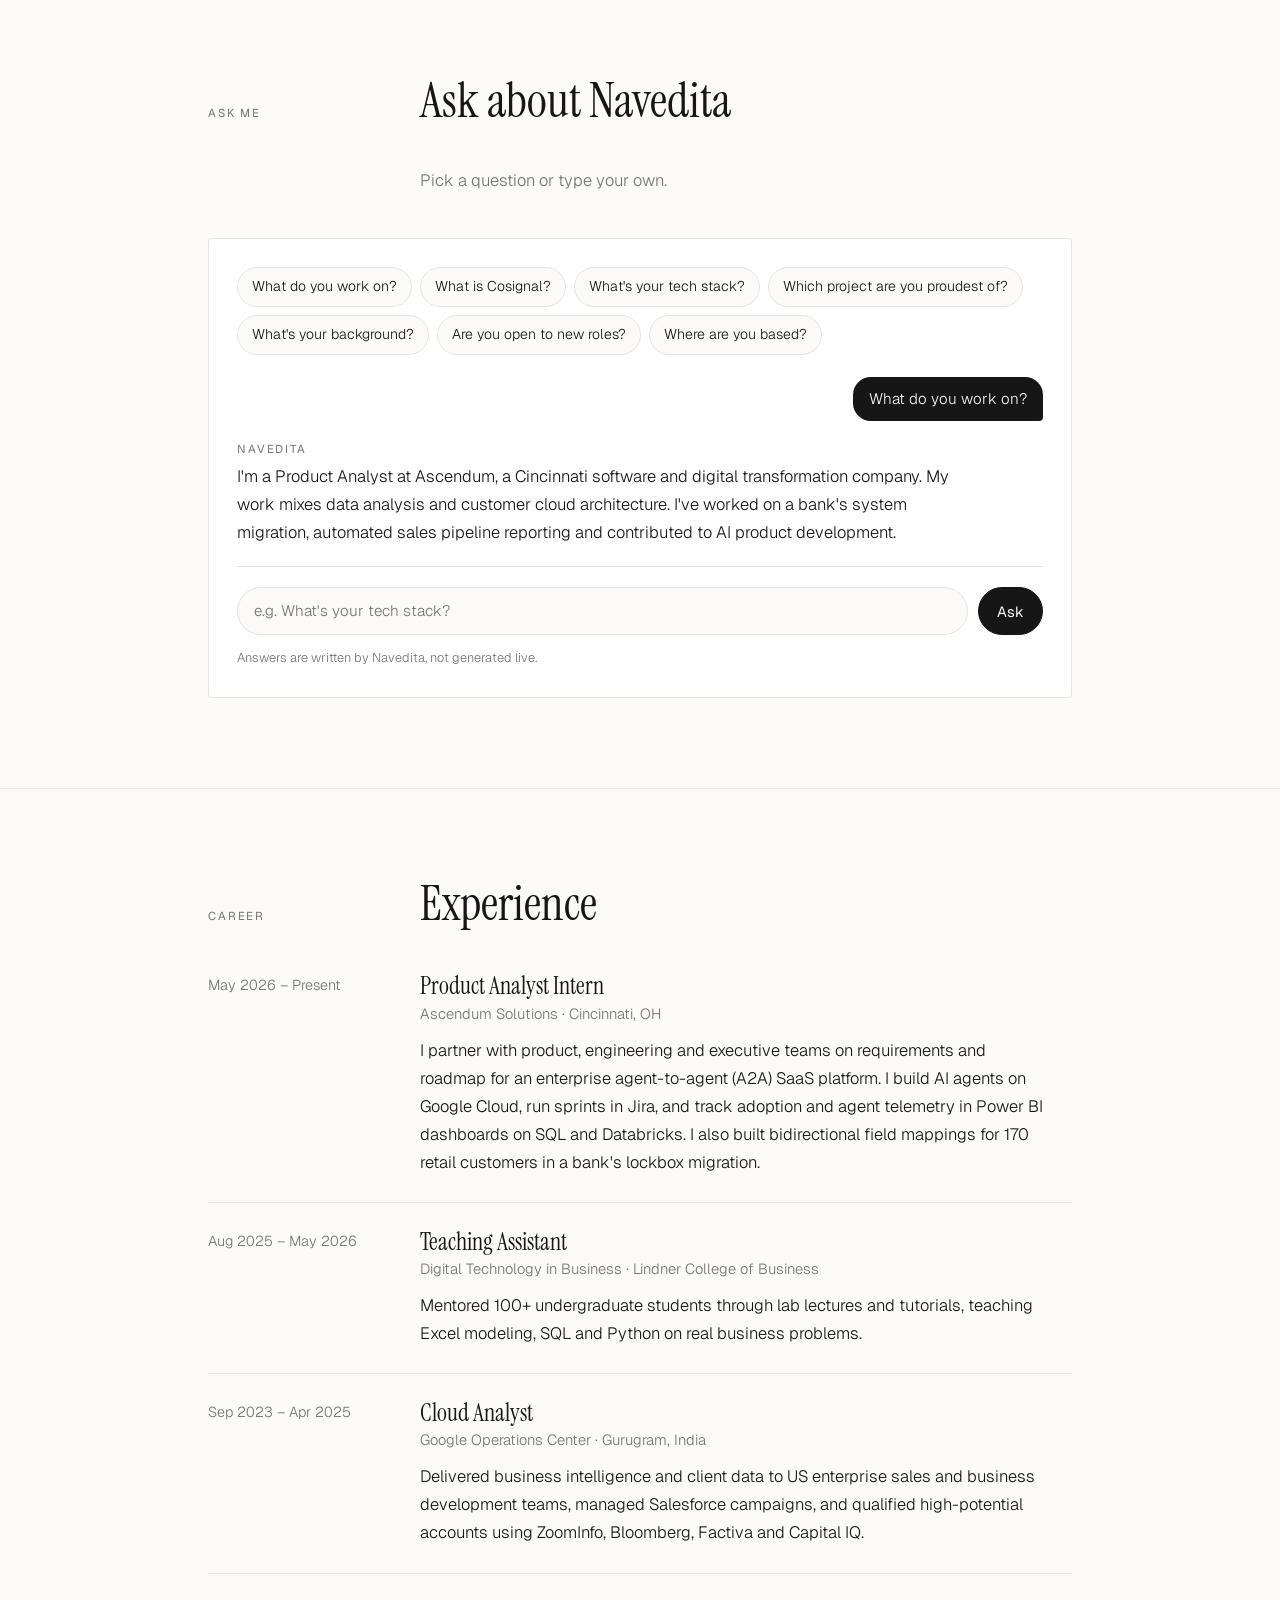
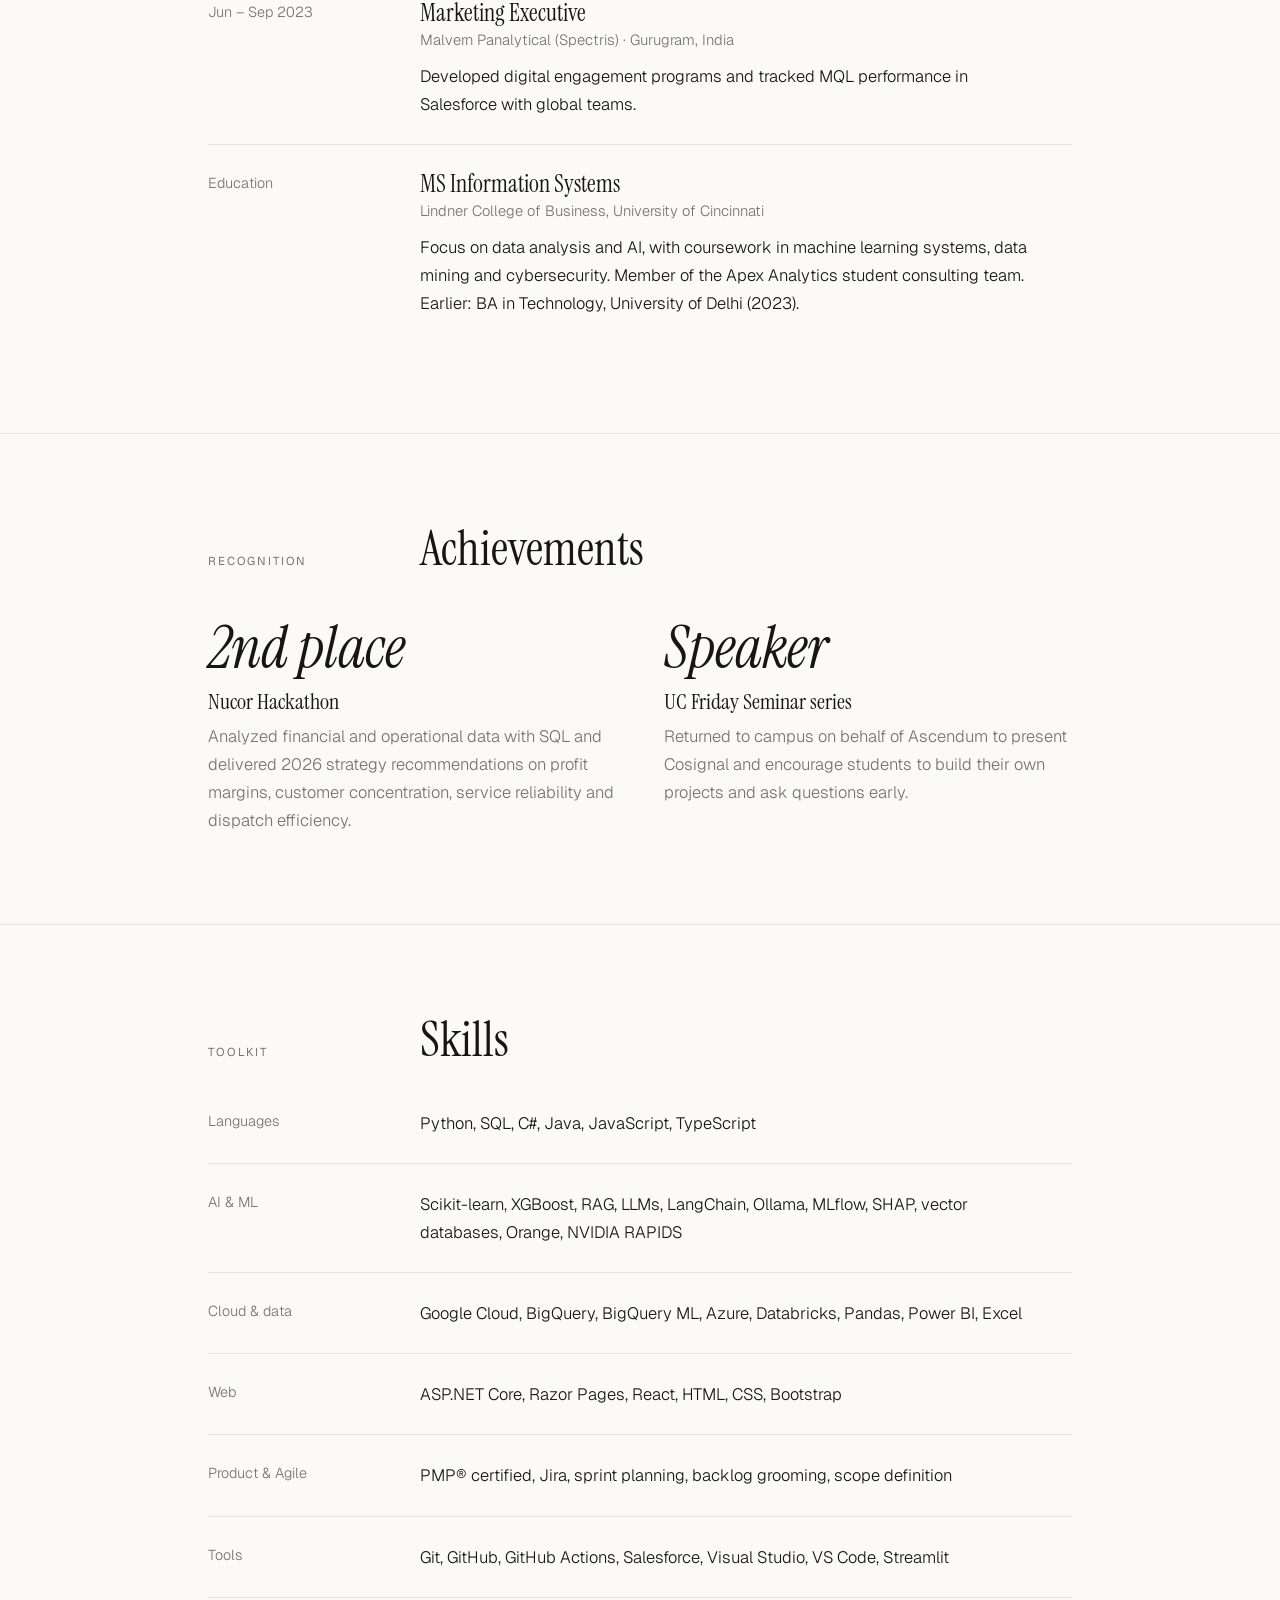
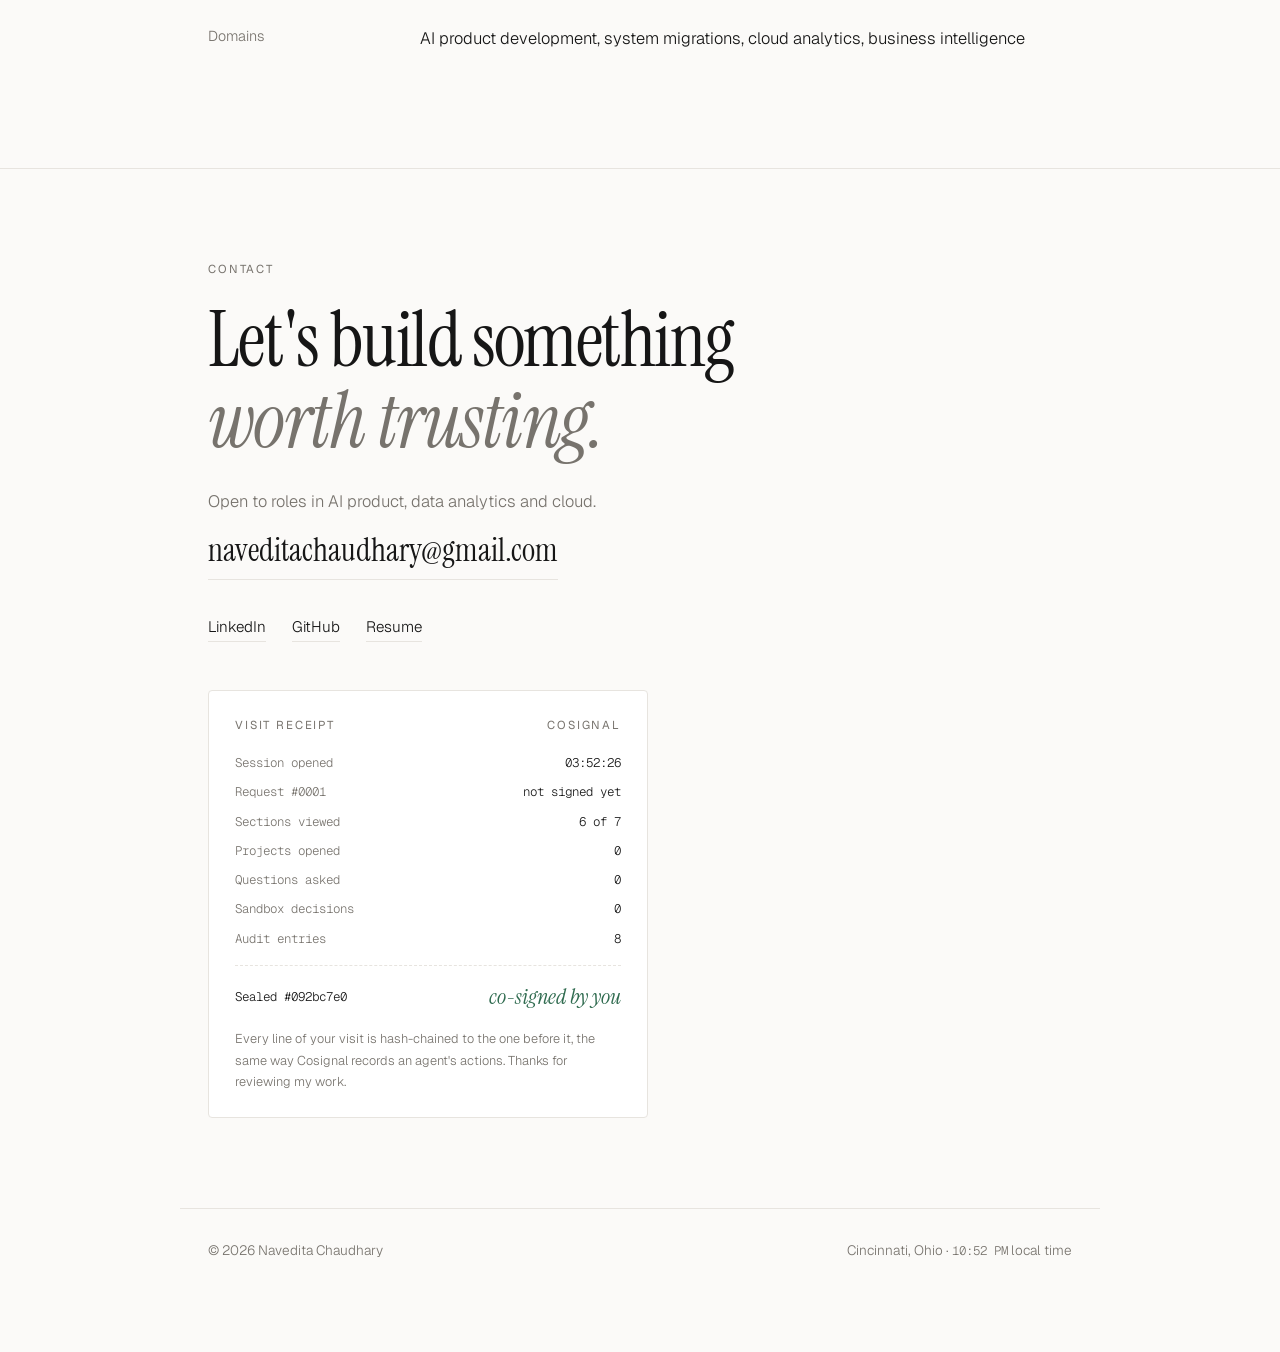
==== commit cc6bf62d: "Add Complete Journey and GCP AI framework projects" ====
--- a/index.html
+++ b/index.html
@@ -610,6 +610,12 @@
   { cat: "Data", title: "Retail Revenue Forecasting", repo: "retail-revenue-forecasting",
     desc: "A BigQuery pipeline for a made-up retailer, from raw files to a star-schema warehouse. I rebuilt a failing revenue forecast (from about 50% error to 3.5%), tested it against a simple baseline, and linked review sentiment to sales.",
     tags: ["BigQuery ML", "SQL", "ARIMA_PLUS", "Star schema"] },
+  { cat: "Data", title: "Complete Journey: Three Visual Stories", repo: "complete-journey-visual-stories",
+    desc: "Three ggplot2 charts on 1.47M grocery transactions from 801 households: what drives promotion buying, whether household size changes the basket, and how promotions push shoppers toward store brands.",
+    tags: ["R", "tidyverse", "ggplot2", "Data storytelling"] },
+  { cat: "Product", title: "AI Implementation Framework for Google Cloud", repo: "gcp-ai-implementation-framework",
+    desc: "A strategy paper on deploying AI in Google Cloud's deal desk and customer success teams, with decision rights, governance, an 18-month rollout and scale-or-rollback metrics. A course project built from public information.",
+    tags: ["AI strategy", "Governance", "Change management"] },
   { cat: "Data", title: "Weekly Pipeline Report Automation", repo: null, caseStudy: "Work project at Ascendum · code and data are private",
     desc: "Turns raw CRM opportunity exports for the US and India pipelines into a formatted weekly Excel report. It applies the reporting rules automatically: deal-size thresholds, won-deal handling, stage rollups, and week-over-week flags for new deals, probability changes and pushed close dates. Includes automated environment setup on Windows.",
     tags: ["Python", "Excel", "Automation"] },
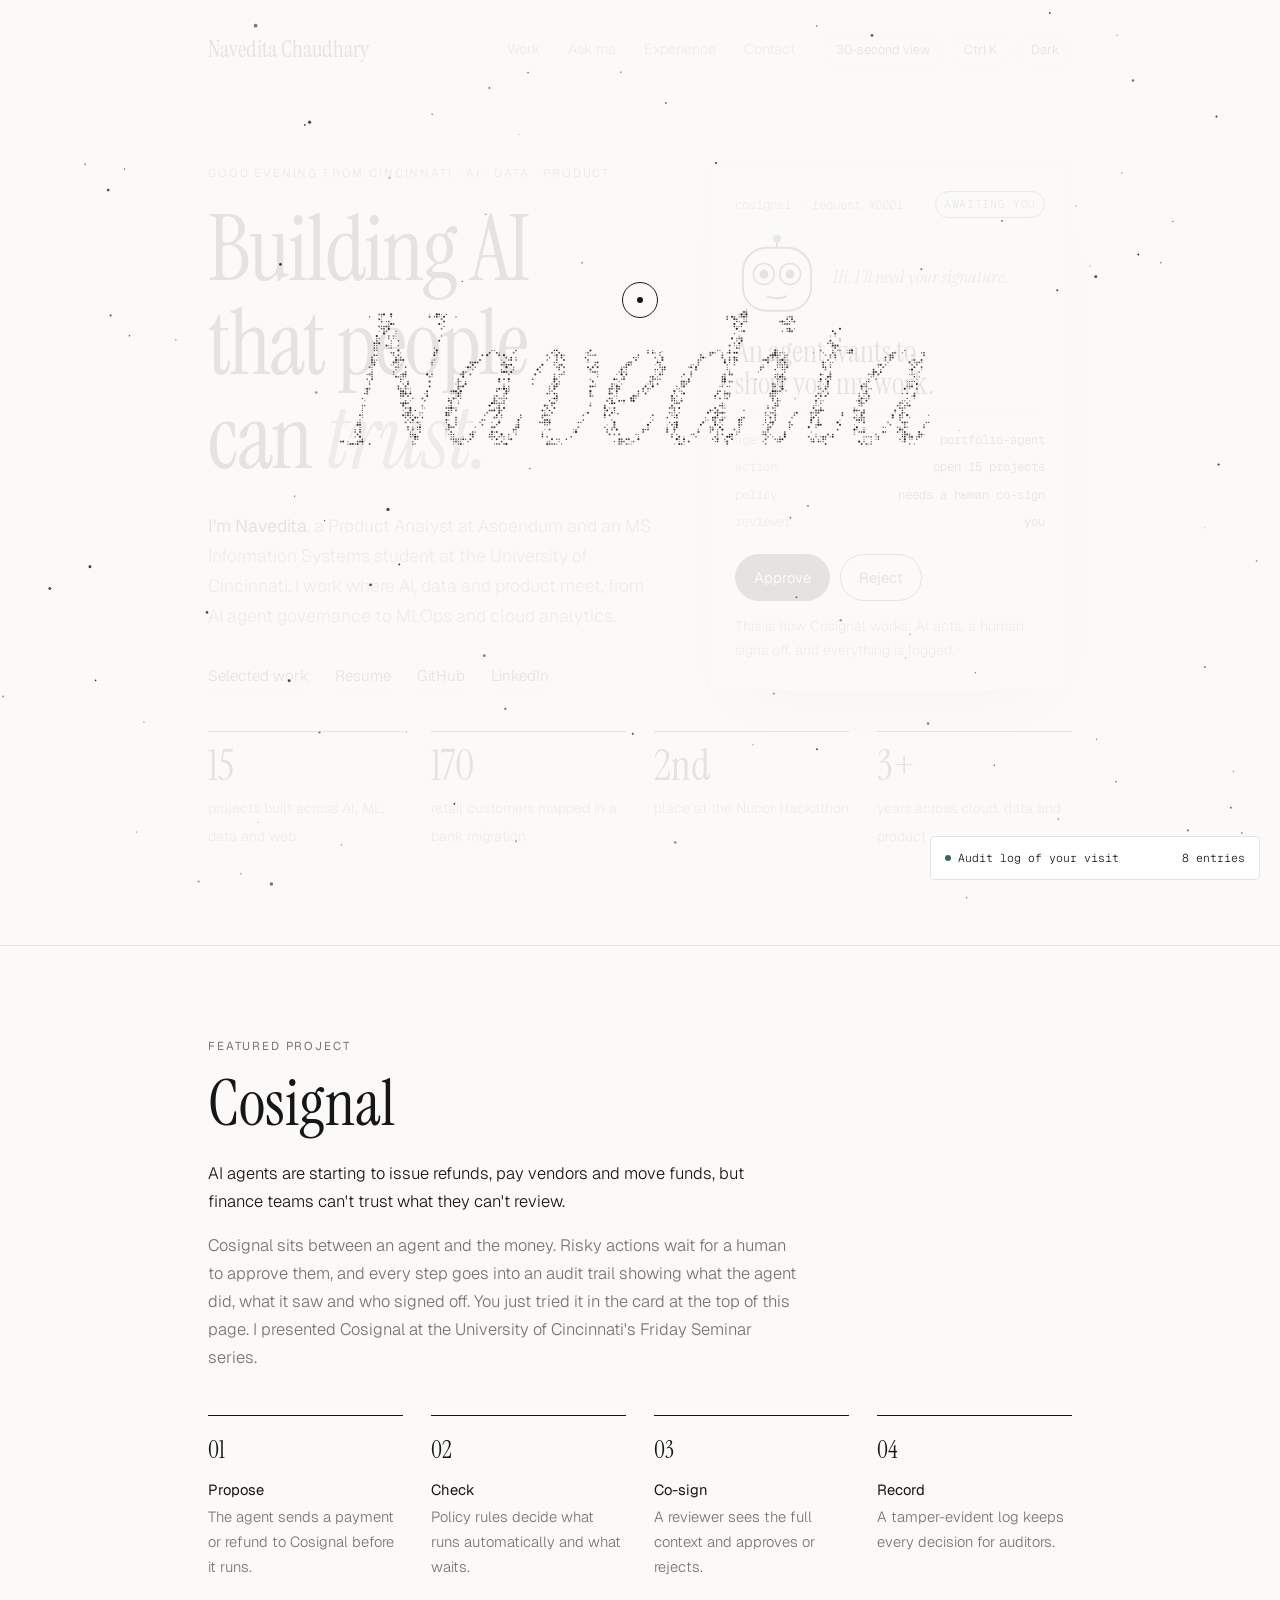
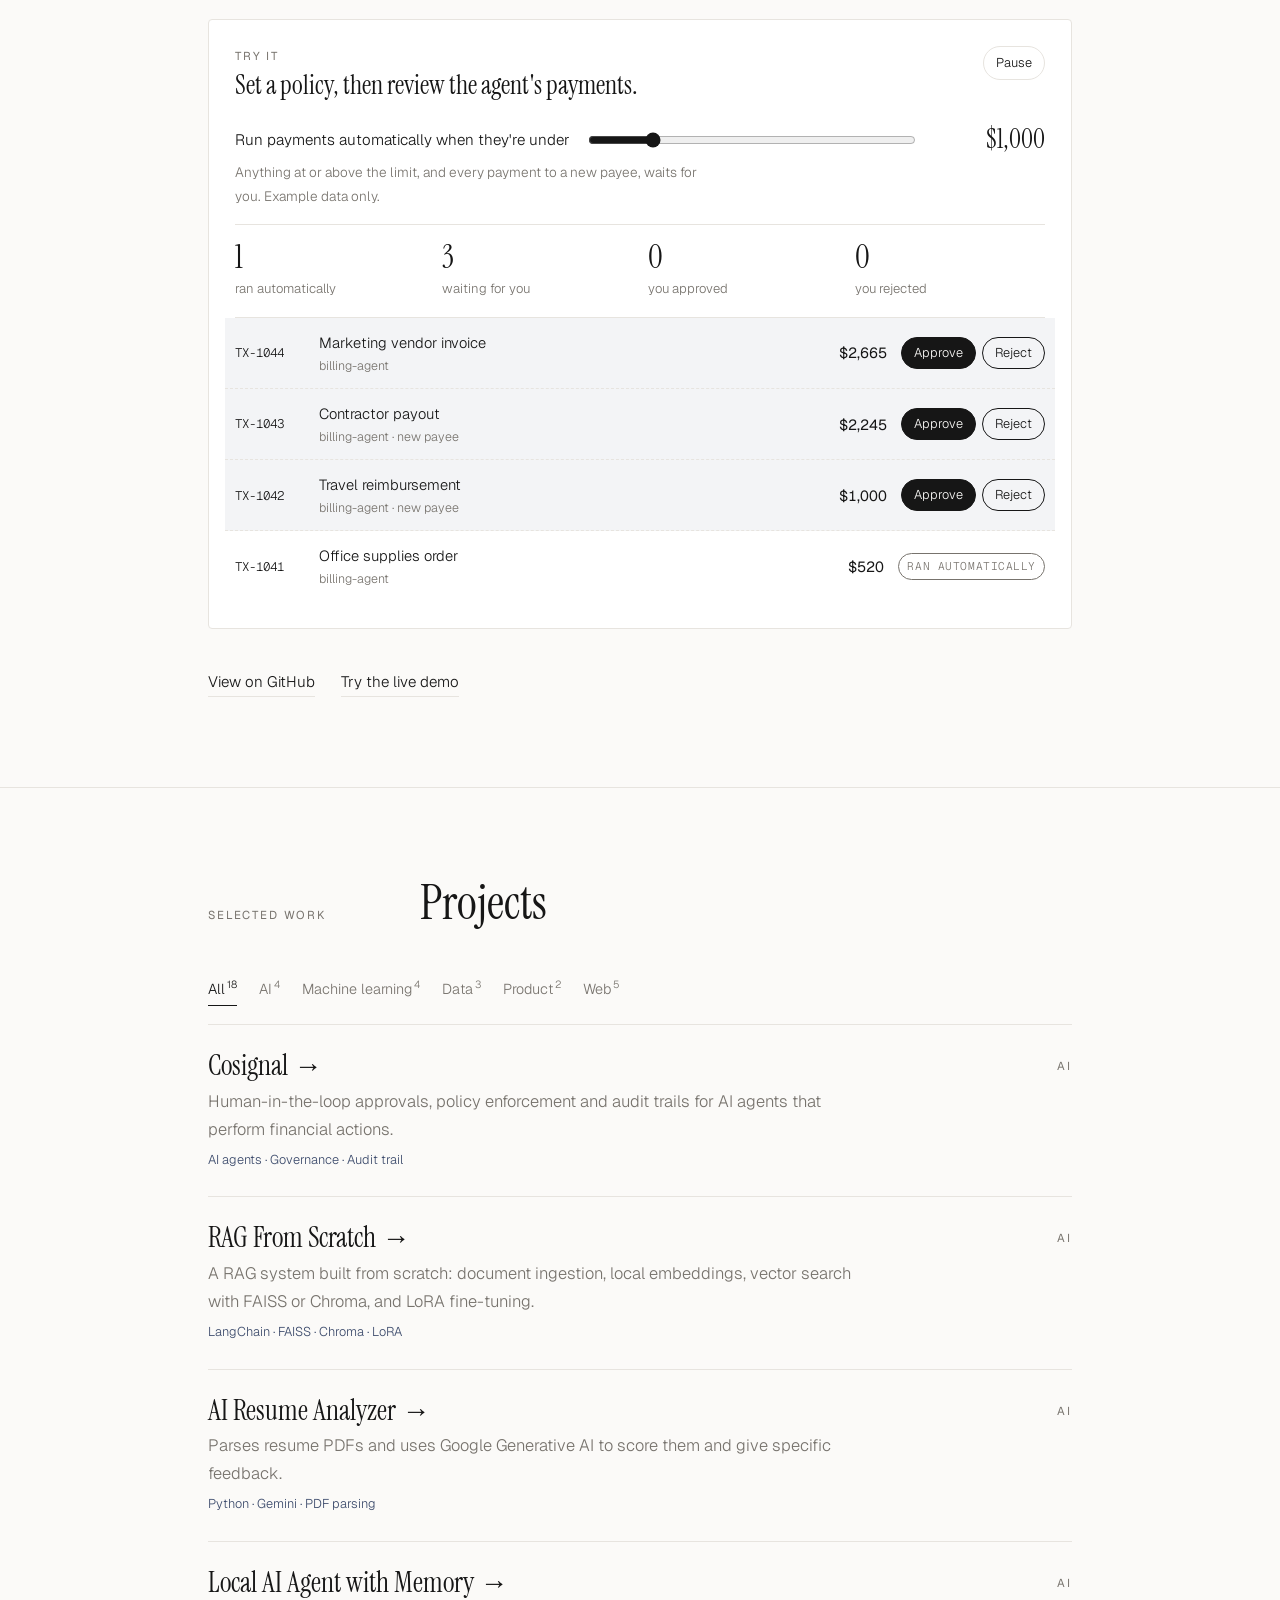
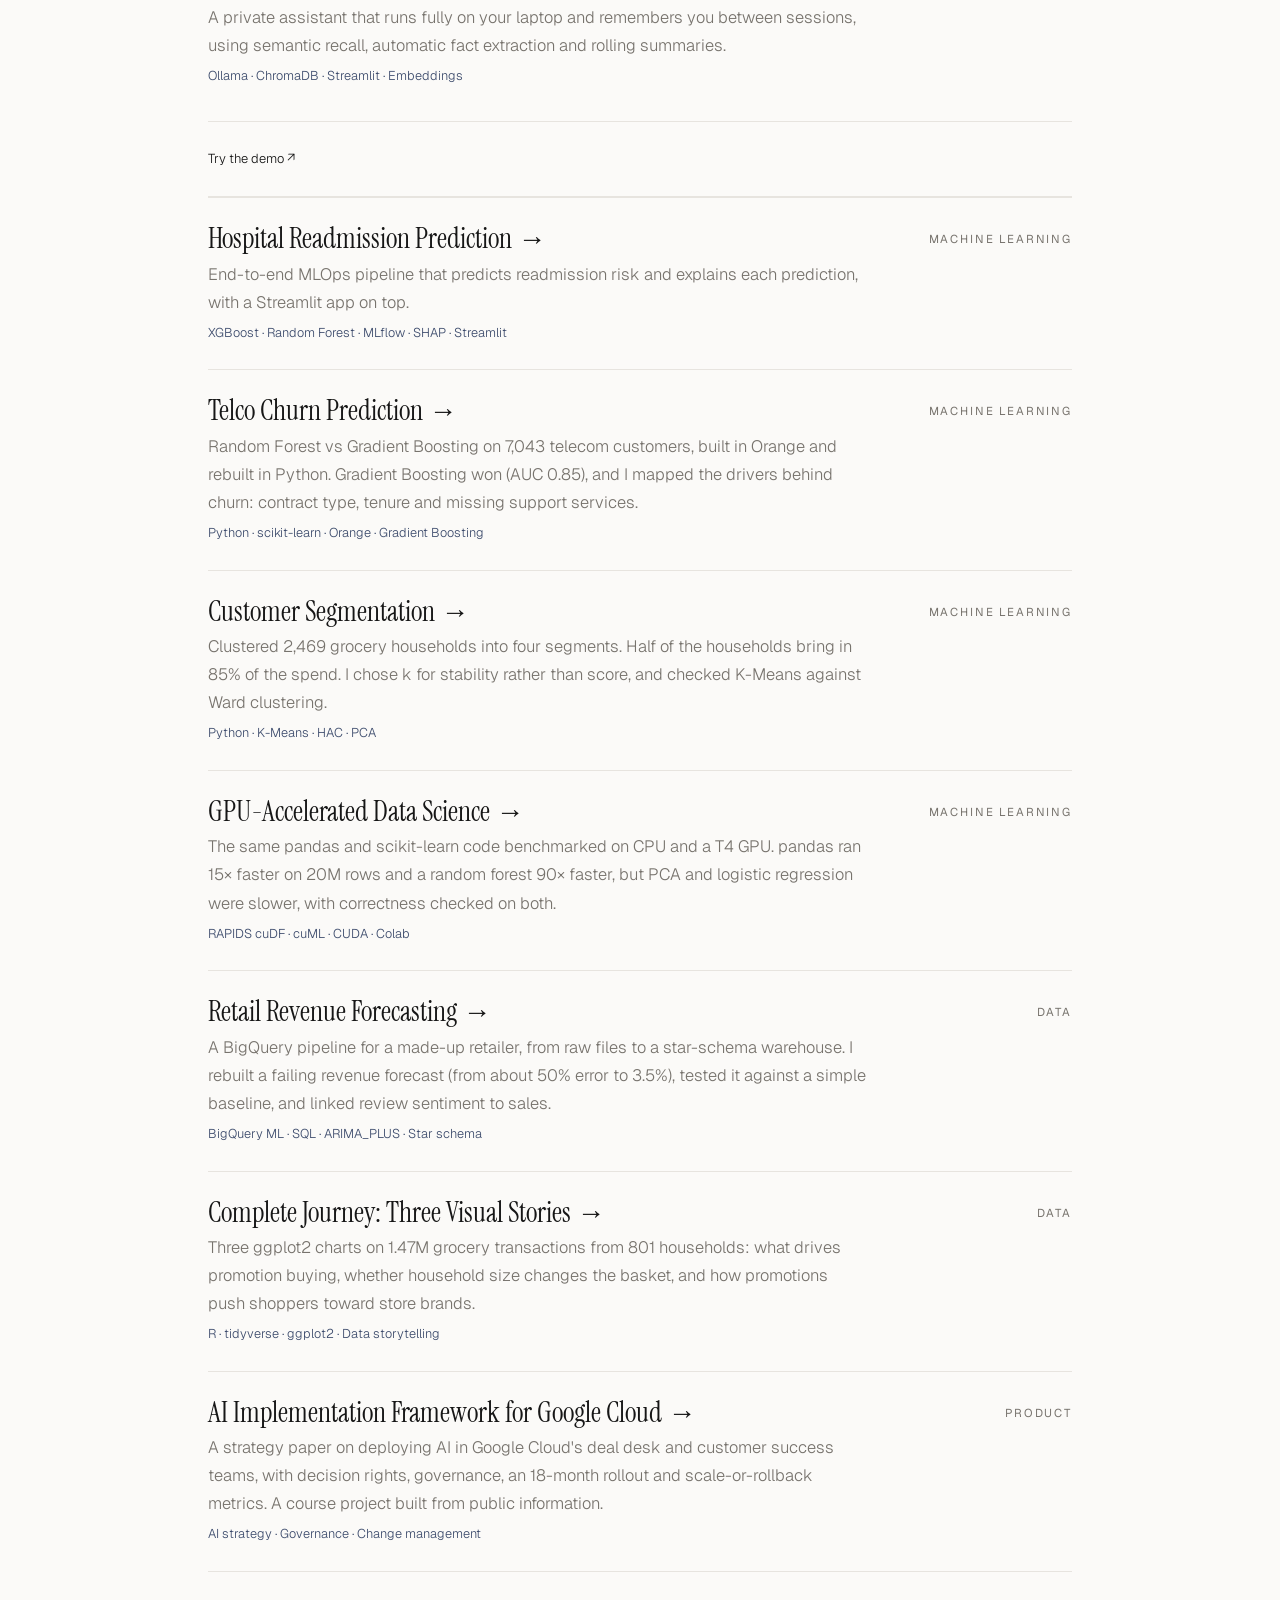
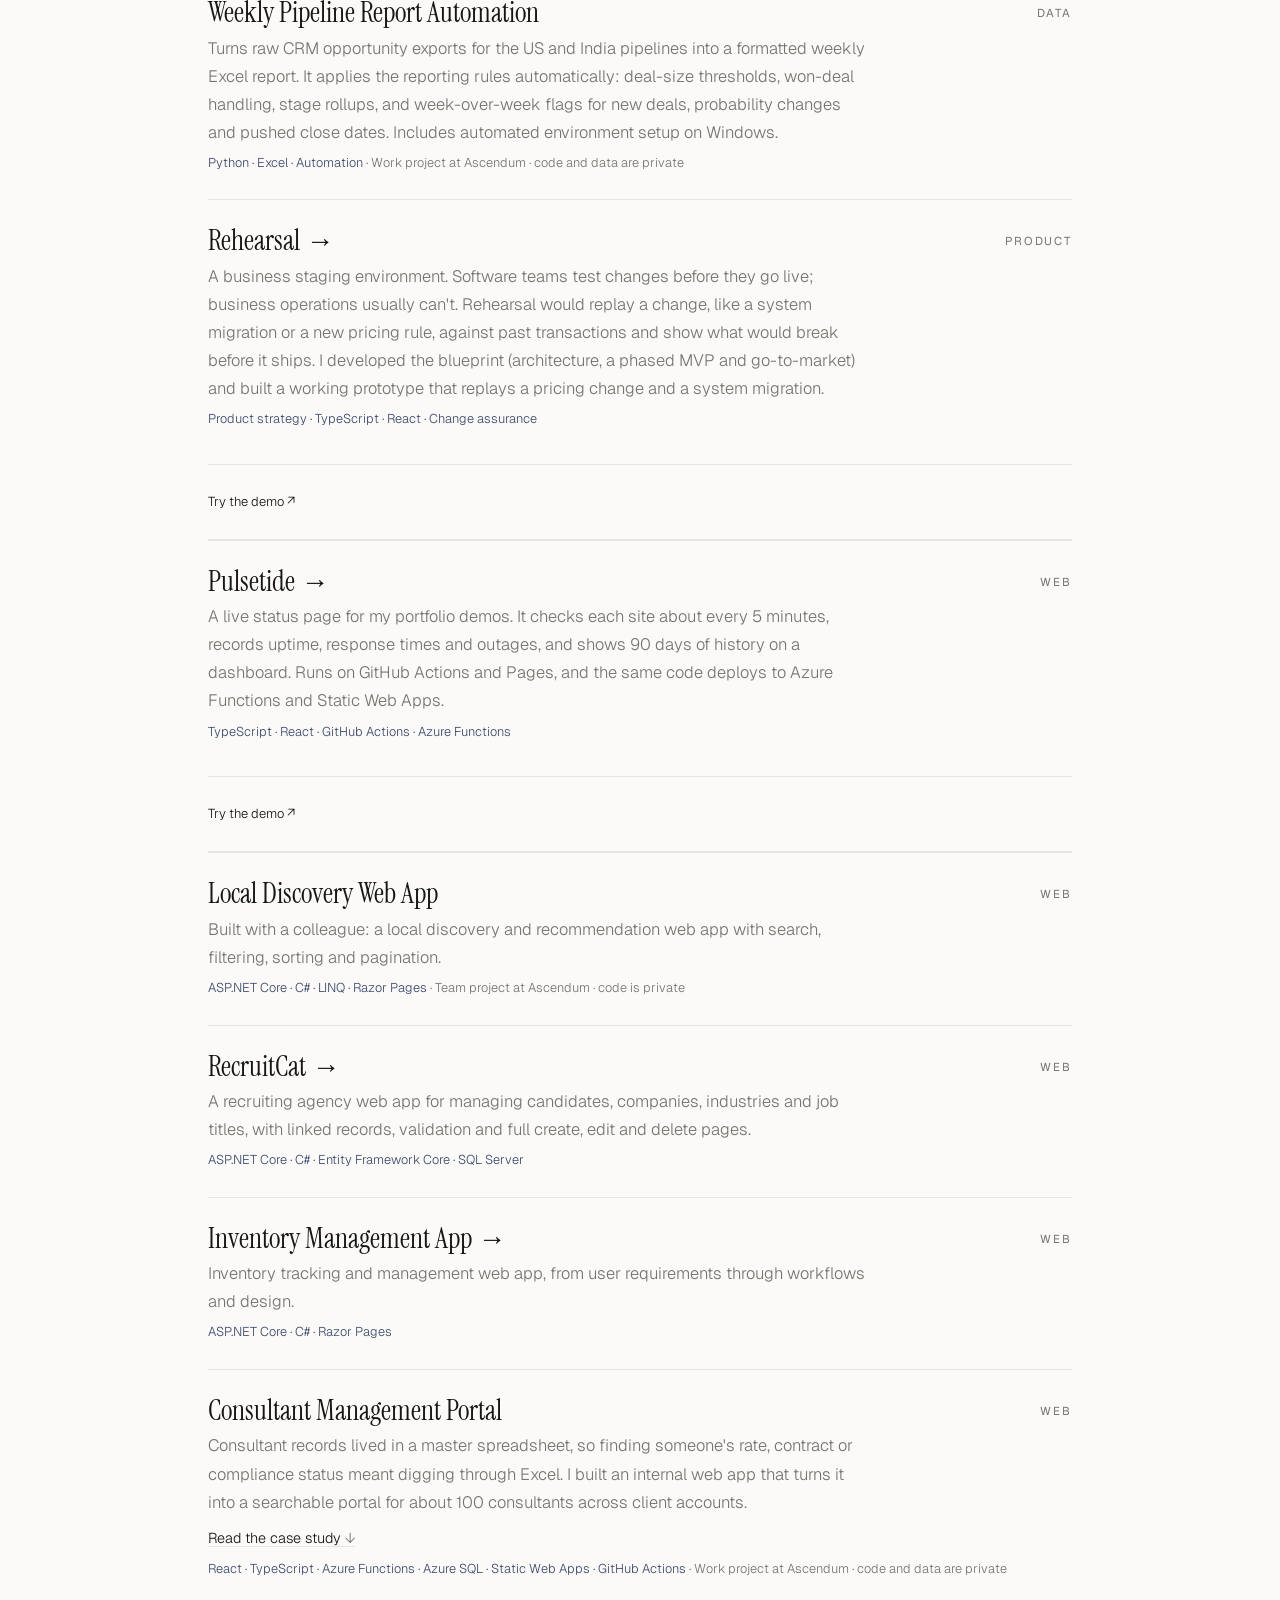
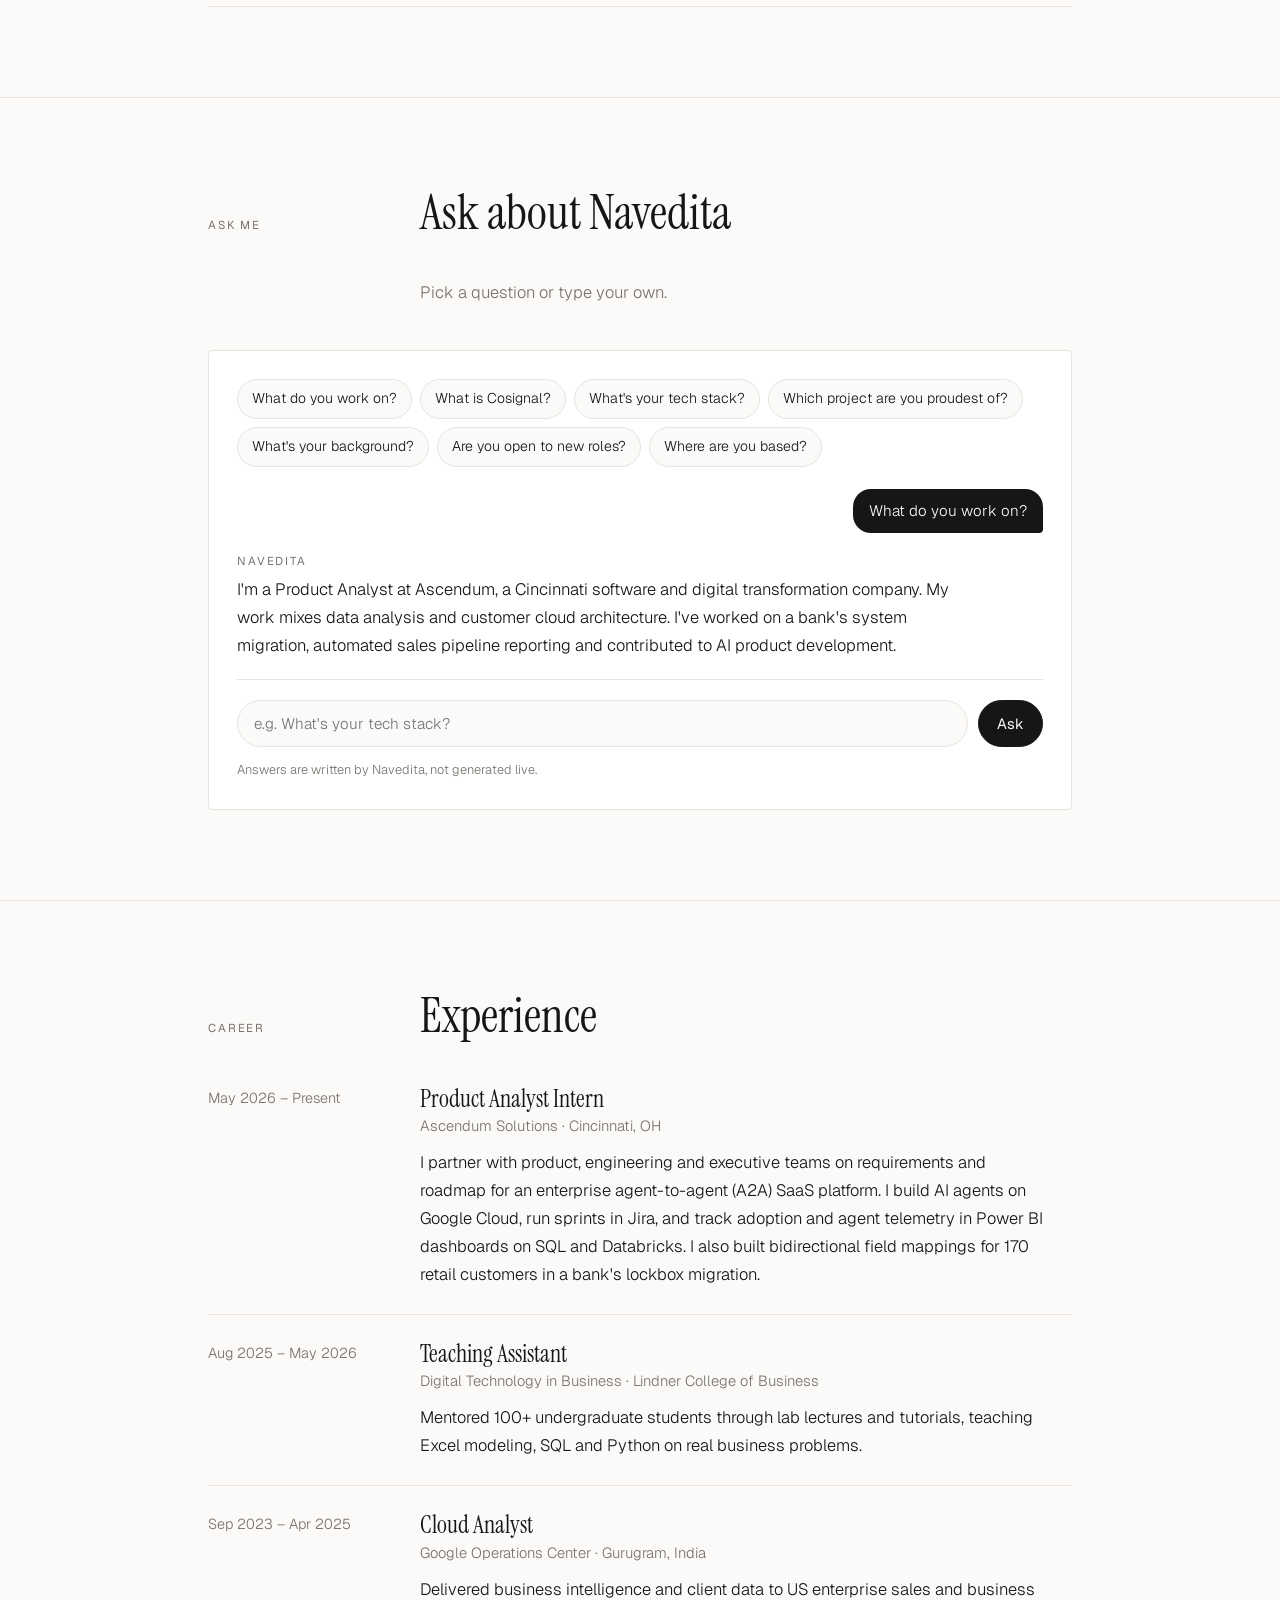
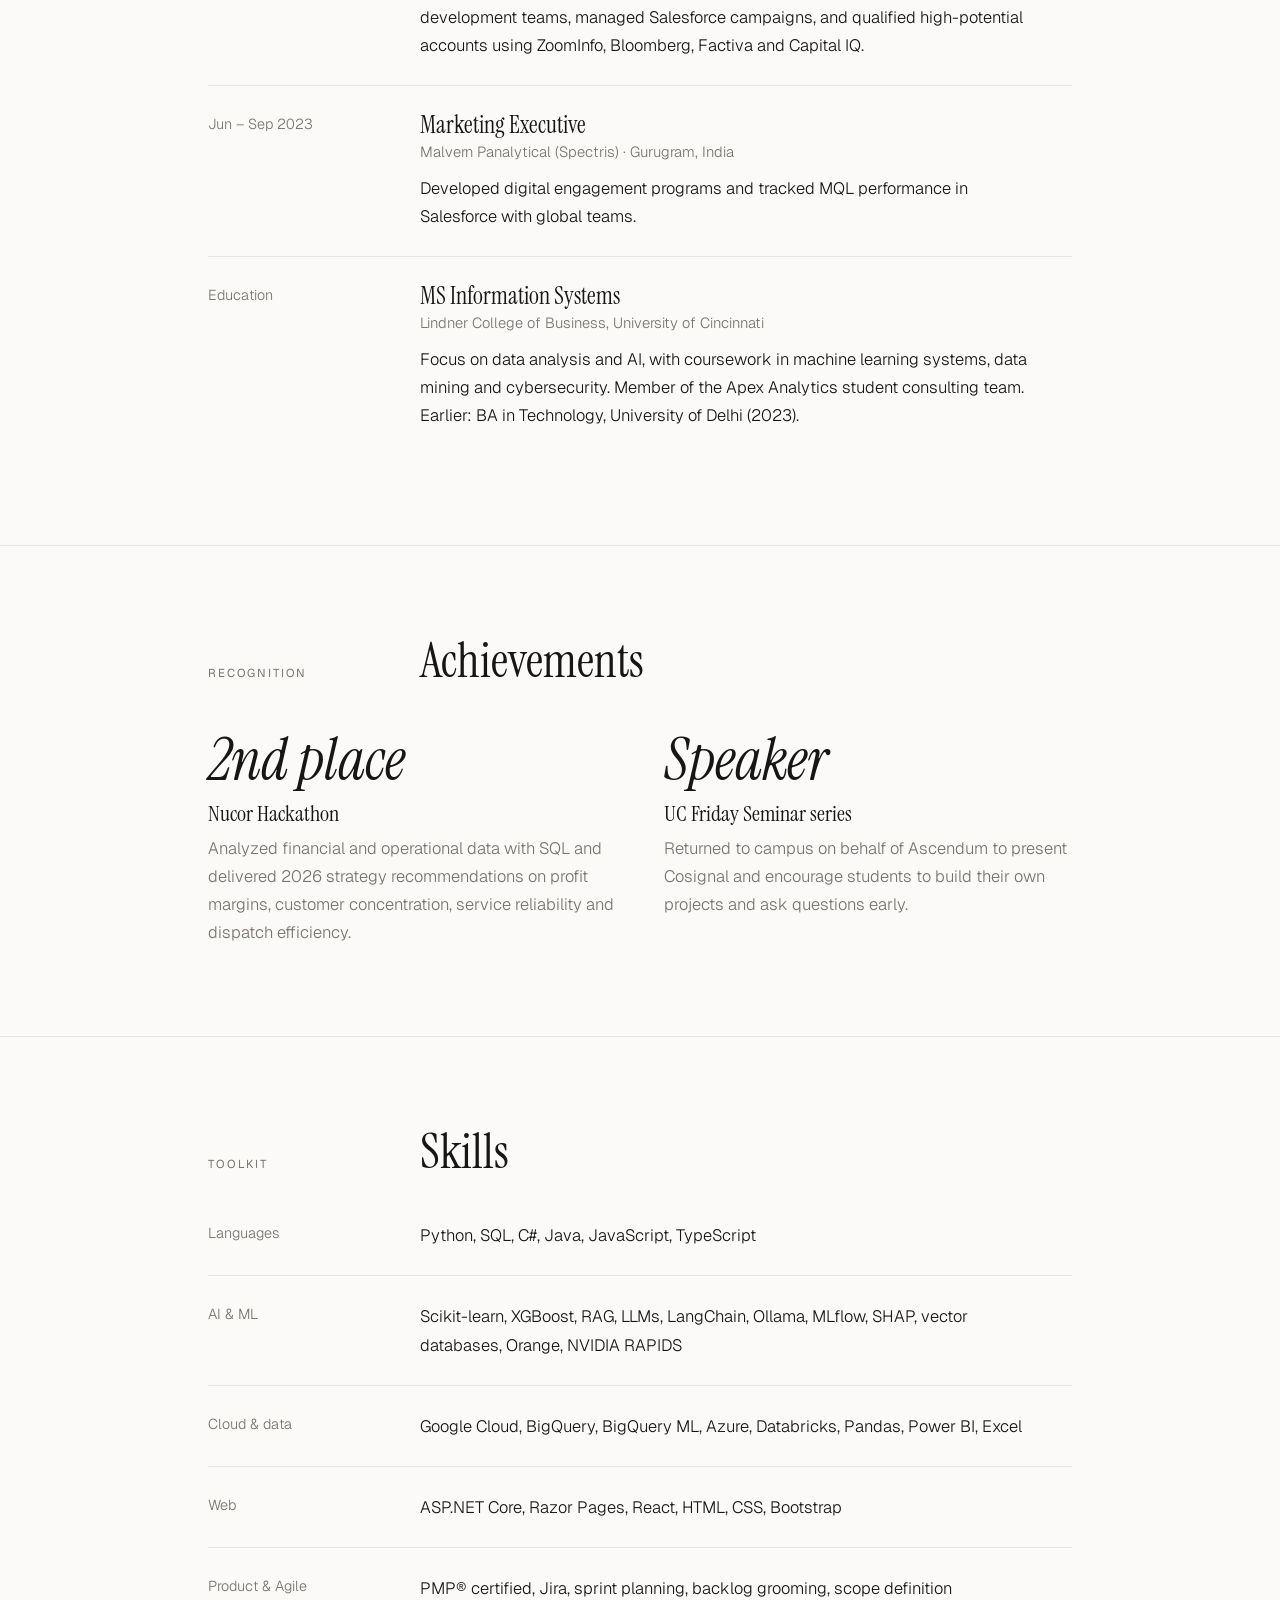
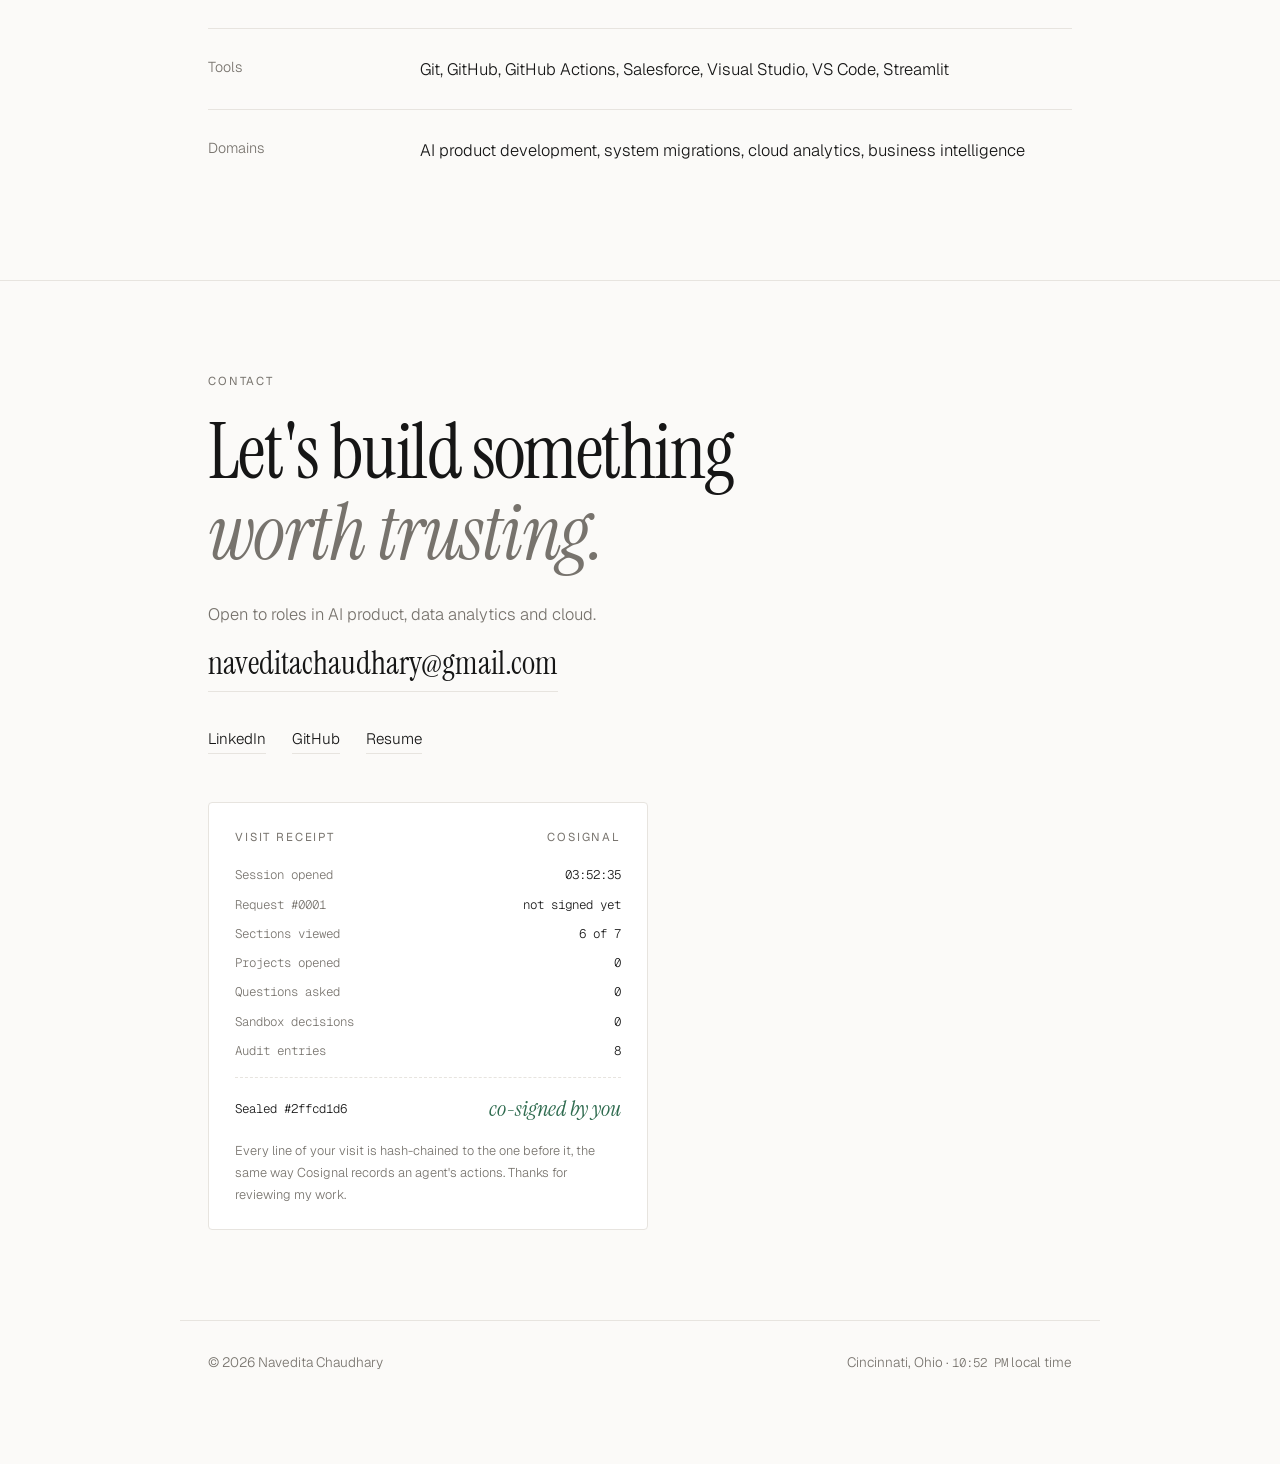
==== commit 34a4084e: "Link Customer Segmentation and GPU benchmark repos" ====
--- a/index.html
+++ b/index.html
@@ -601,12 +601,12 @@
   { cat: "ML", title: "Telco Churn Prediction", repo: "telco-churn-prediction",
     desc: "Random Forest vs Gradient Boosting on 7,043 telecom customers, built in Orange and rebuilt in Python. Gradient Boosting won (AUC 0.85), and I mapped the drivers behind churn: contract type, tenure and missing support services.",
     tags: ["Python", "scikit-learn", "Orange", "Gradient Boosting"] },
-  { cat: "ML", title: "Customer Segmentation", repo: null,
-    desc: "K-Means and hierarchical clustering with PCA to find and visualize customer segments.",
-    tags: ["K-Means", "HAC", "PCA"] },
-  { cat: "ML", title: "GPU-Accelerated Data Science", repo: null,
-    desc: "Benchmarks of GPU workflows against CPU pandas and scikit-learn.",
-    tags: ["RAPIDS cuDF", "cuML", "CUDA"] },
+  { cat: "ML", title: "Customer Segmentation", repo: "customer-segmentation",
+    desc: "Clustered 2,469 grocery households into four segments. Half of the households bring in 85% of the spend. I chose k for stability rather than score, and checked K-Means against Ward clustering.",
+    tags: ["Python", "K-Means", "HAC", "PCA"] },
+  { cat: "ML", title: "GPU-Accelerated Data Science", repo: "gpu-accelerated-data-science",
+    desc: "The same pandas and scikit-learn code benchmarked on CPU and a T4 GPU. pandas ran 15× faster on 20M rows and a random forest 90× faster, but PCA and logistic regression were slower, with correctness checked on both.",
+    tags: ["RAPIDS cuDF", "cuML", "CUDA", "Colab"] },
   { cat: "Data", title: "Retail Revenue Forecasting", repo: "retail-revenue-forecasting",
     desc: "A BigQuery pipeline for a made-up retailer, from raw files to a star-schema warehouse. I rebuilt a failing revenue forecast (from about 50% error to 3.5%), tested it against a simple baseline, and linked review sentiment to sales.",
     tags: ["BigQuery ML", "SQL", "ARIMA_PLUS", "Star schema"] },
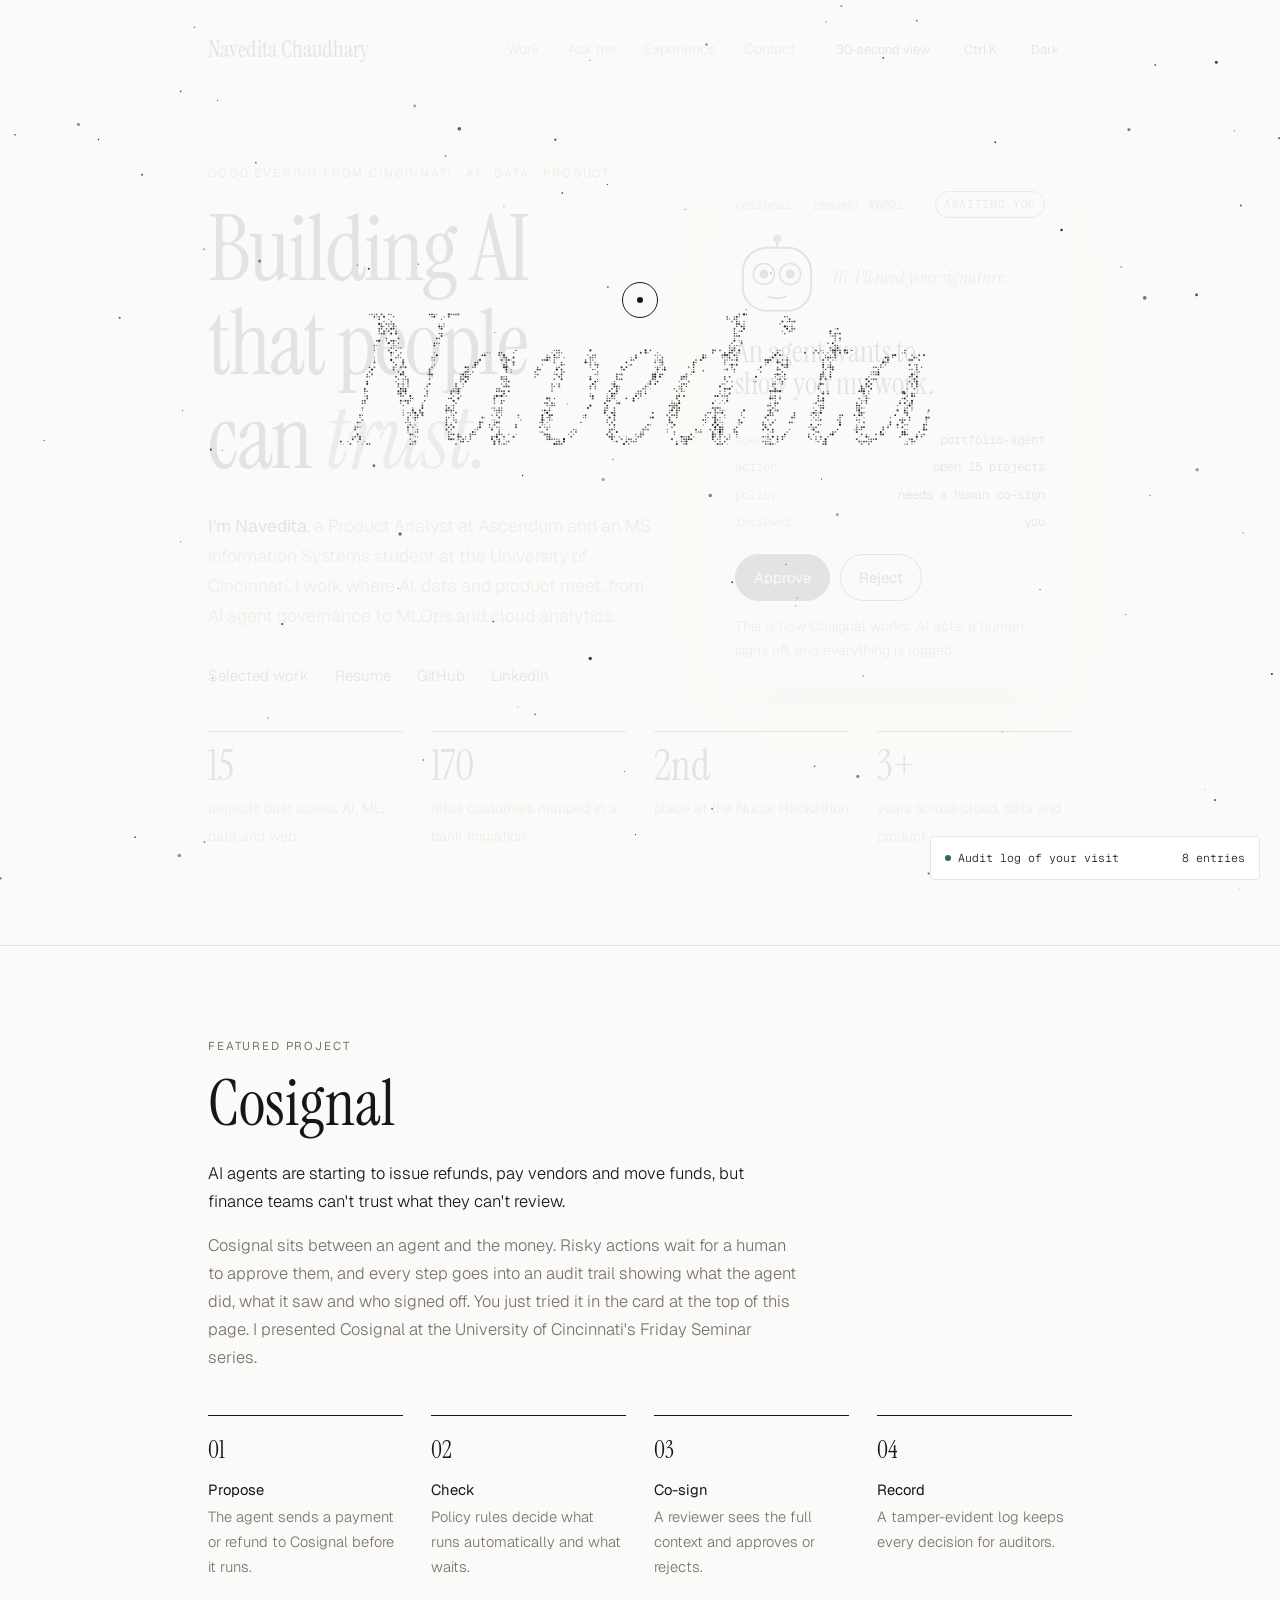
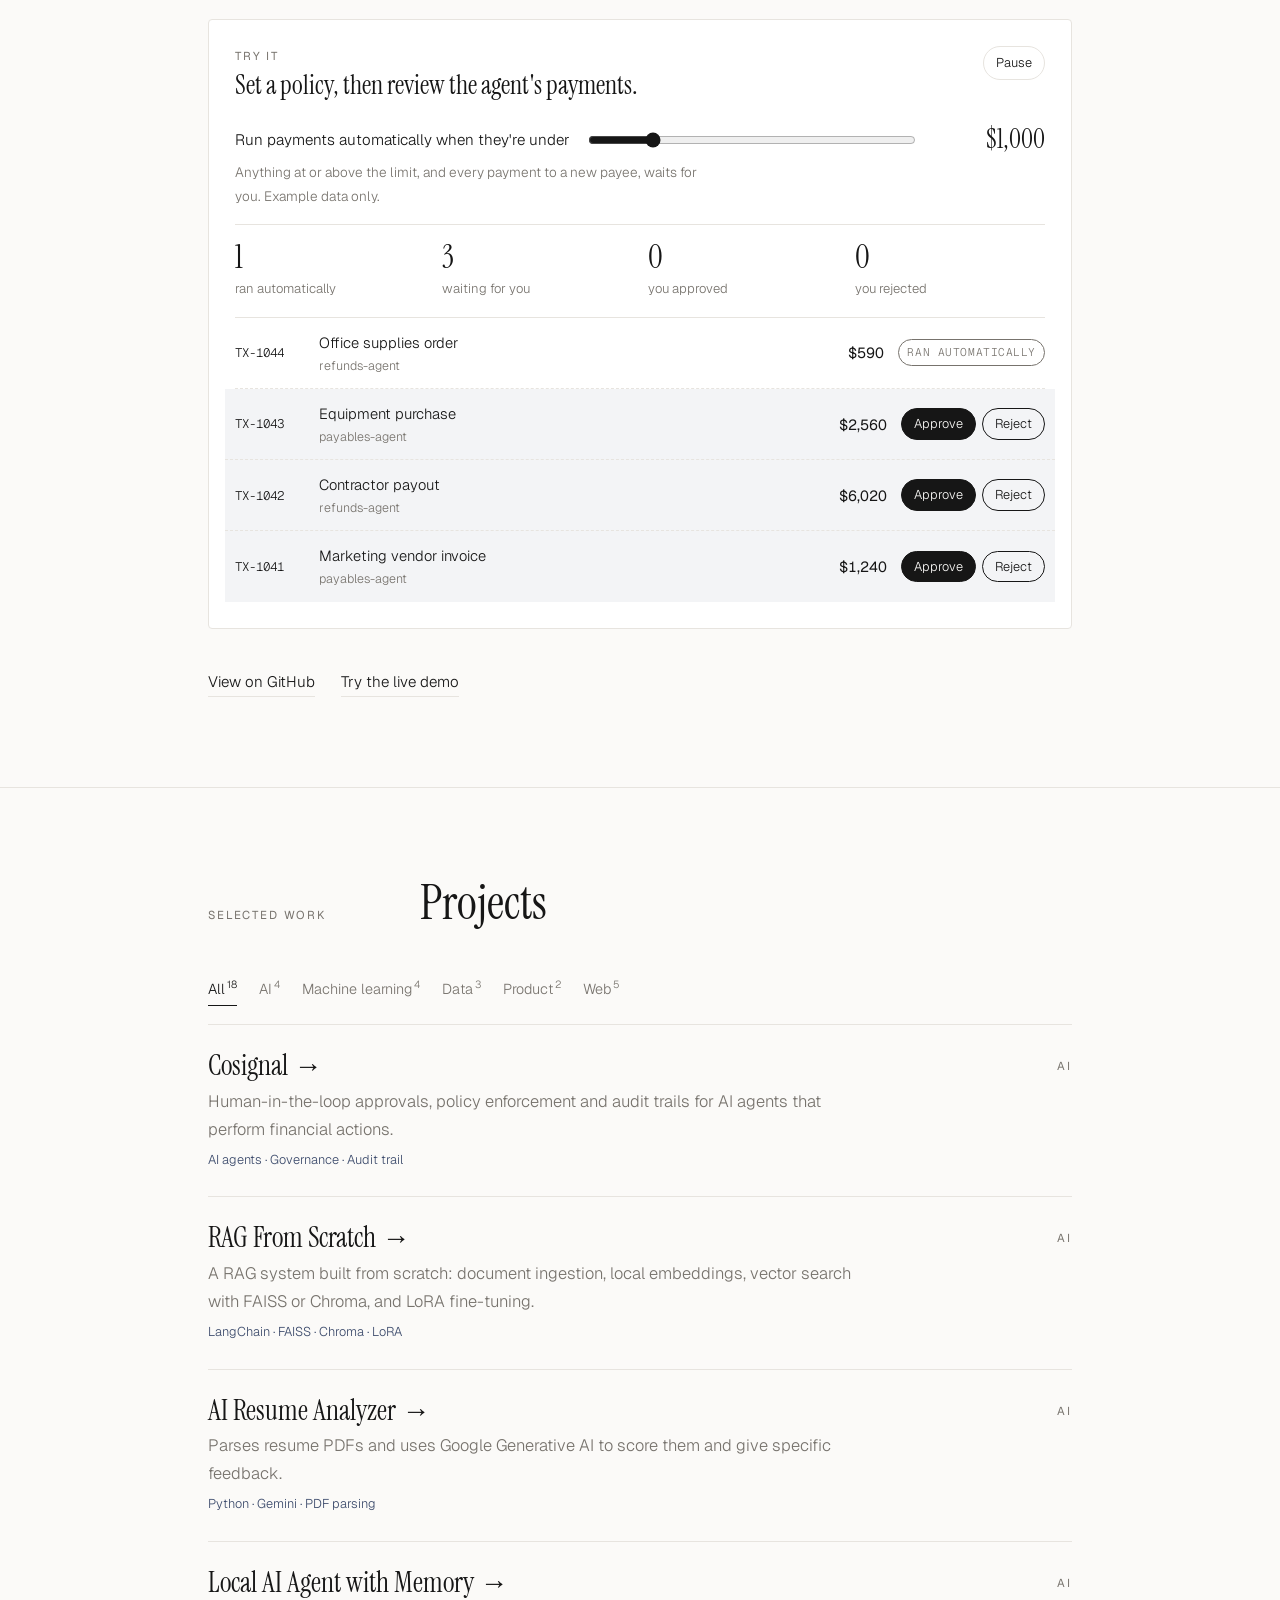
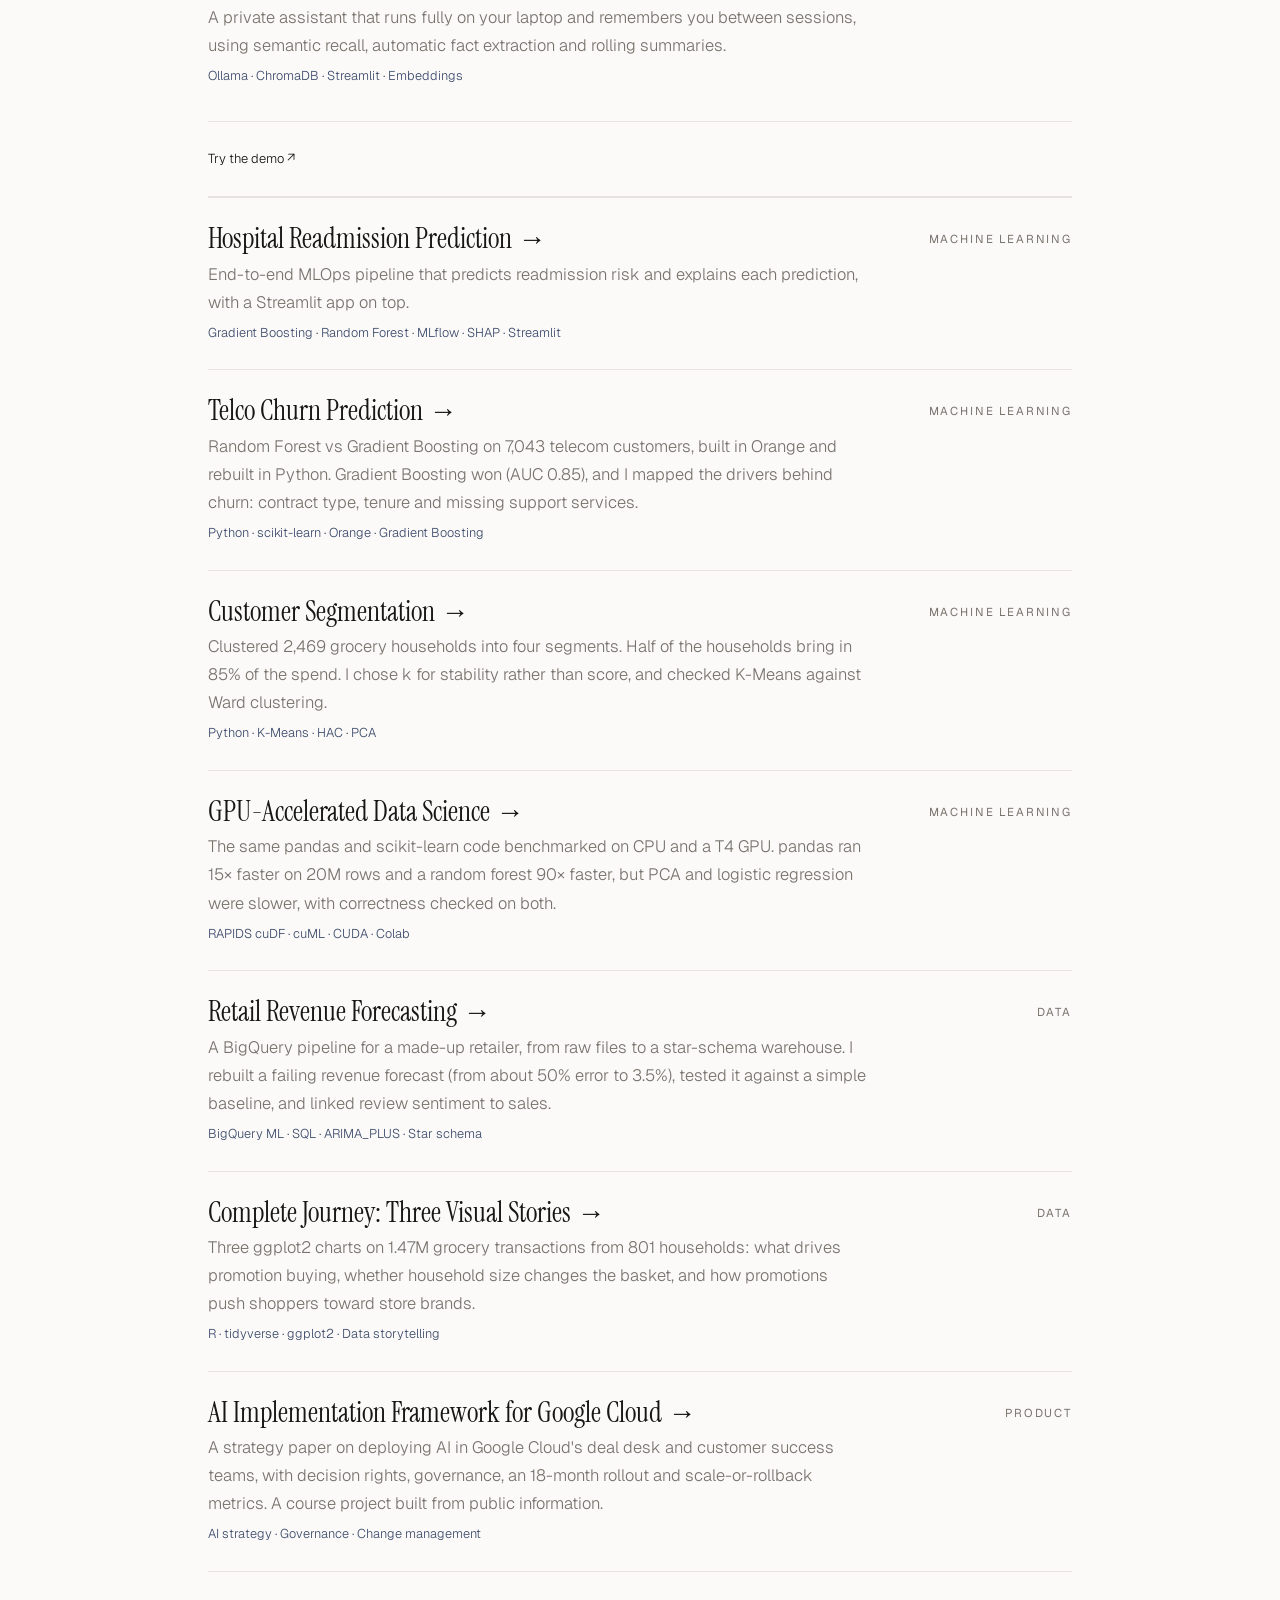
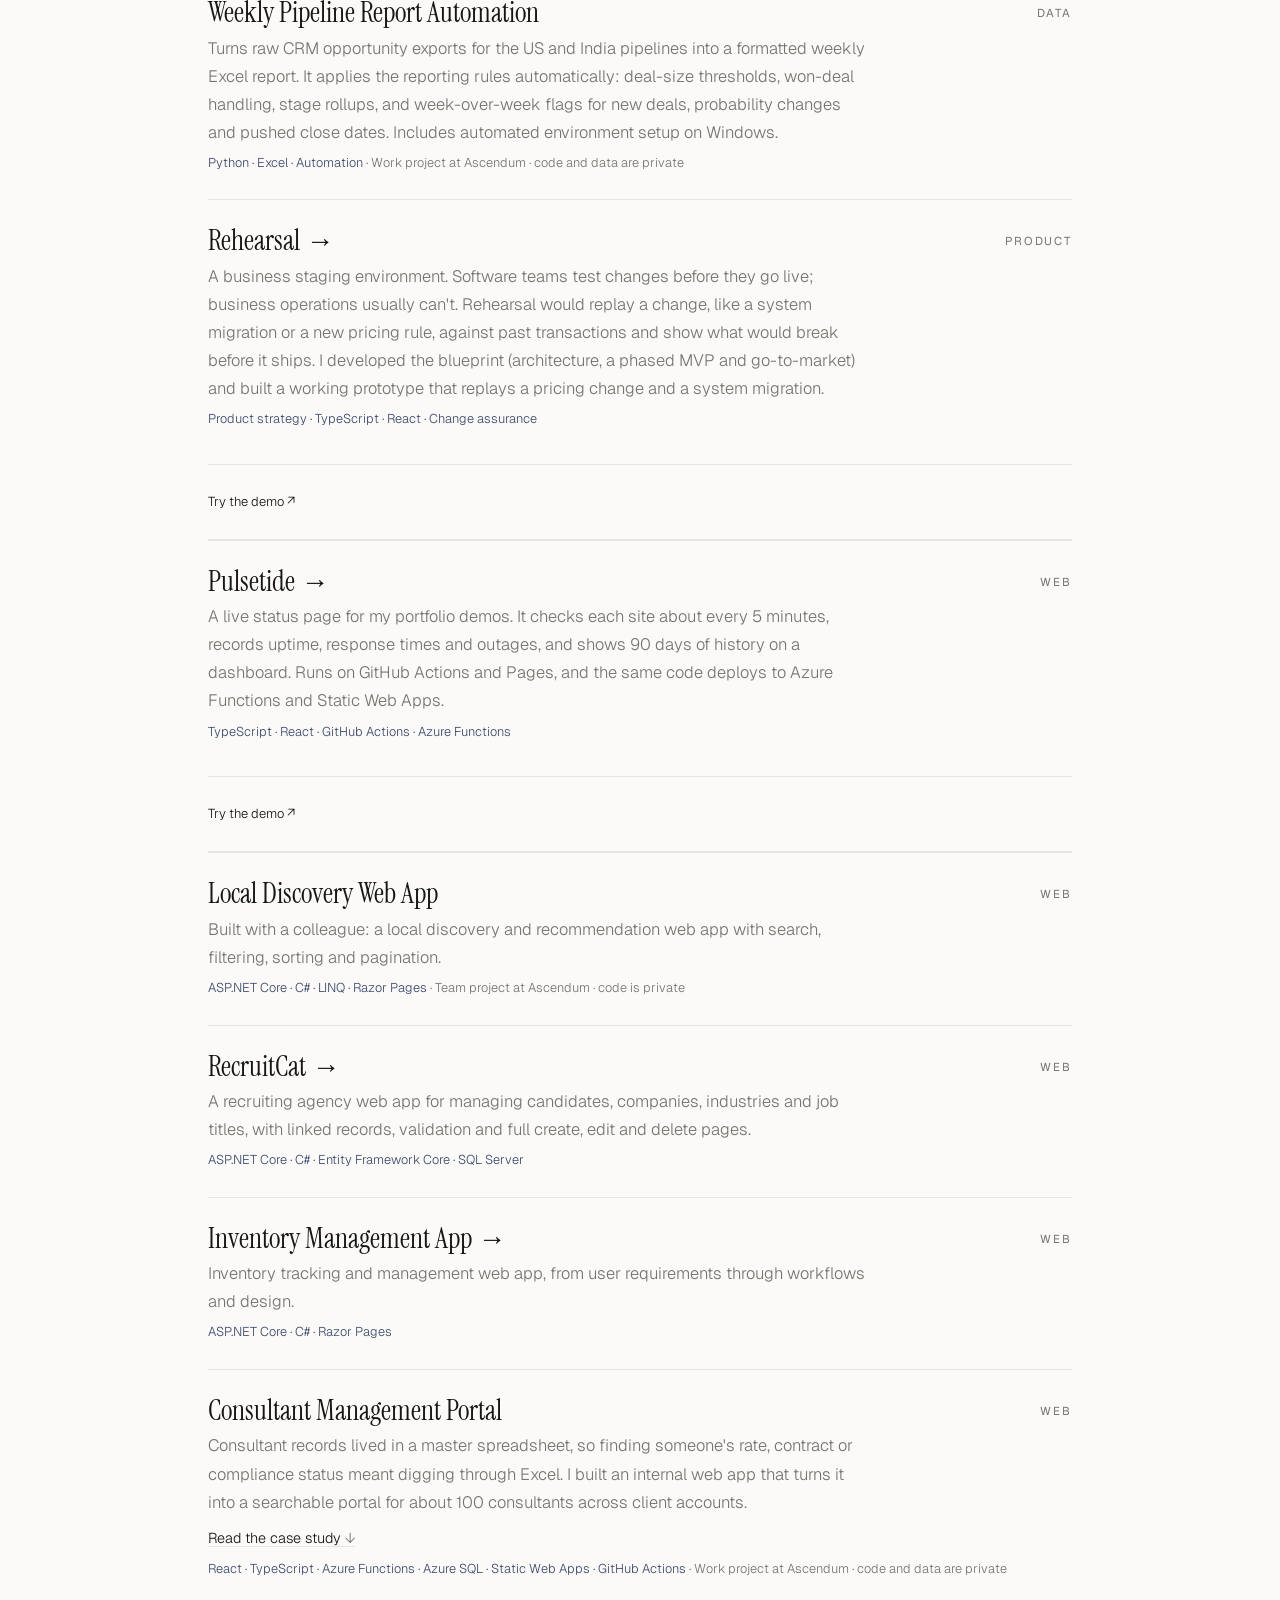
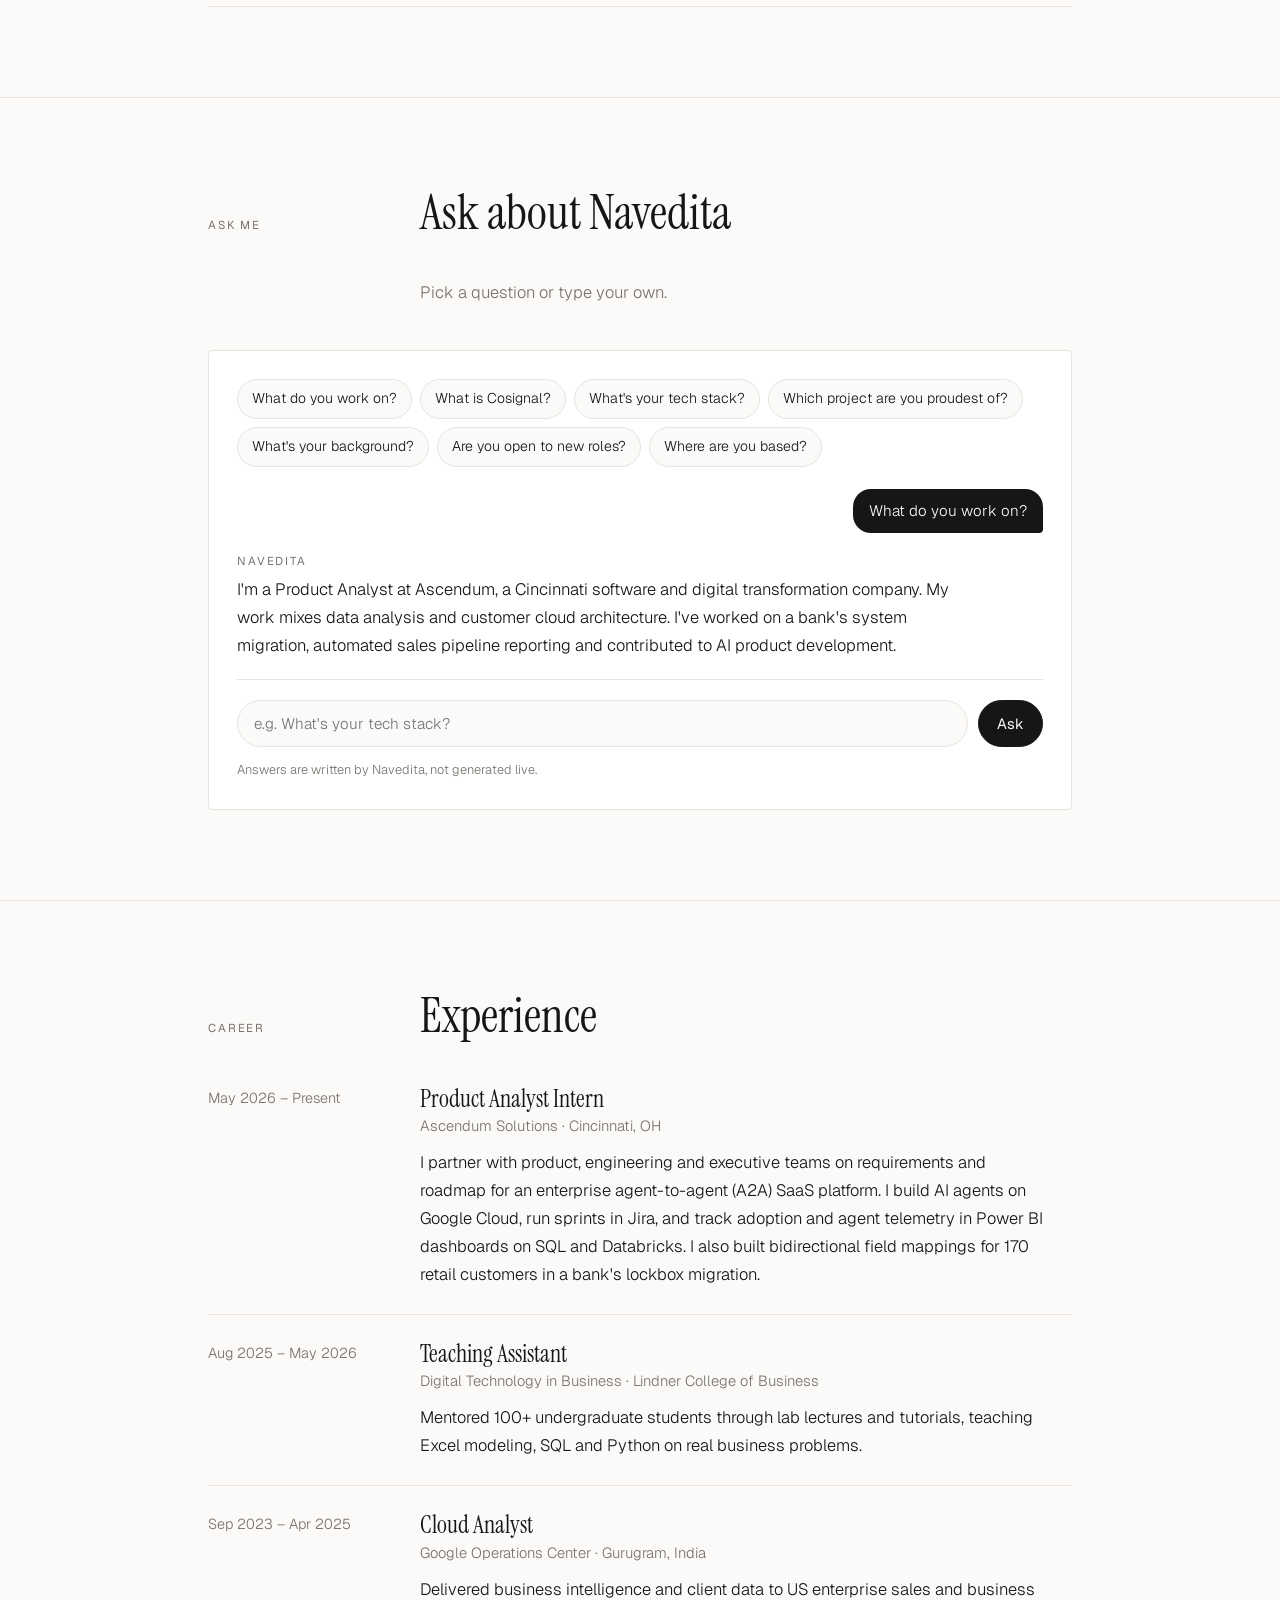
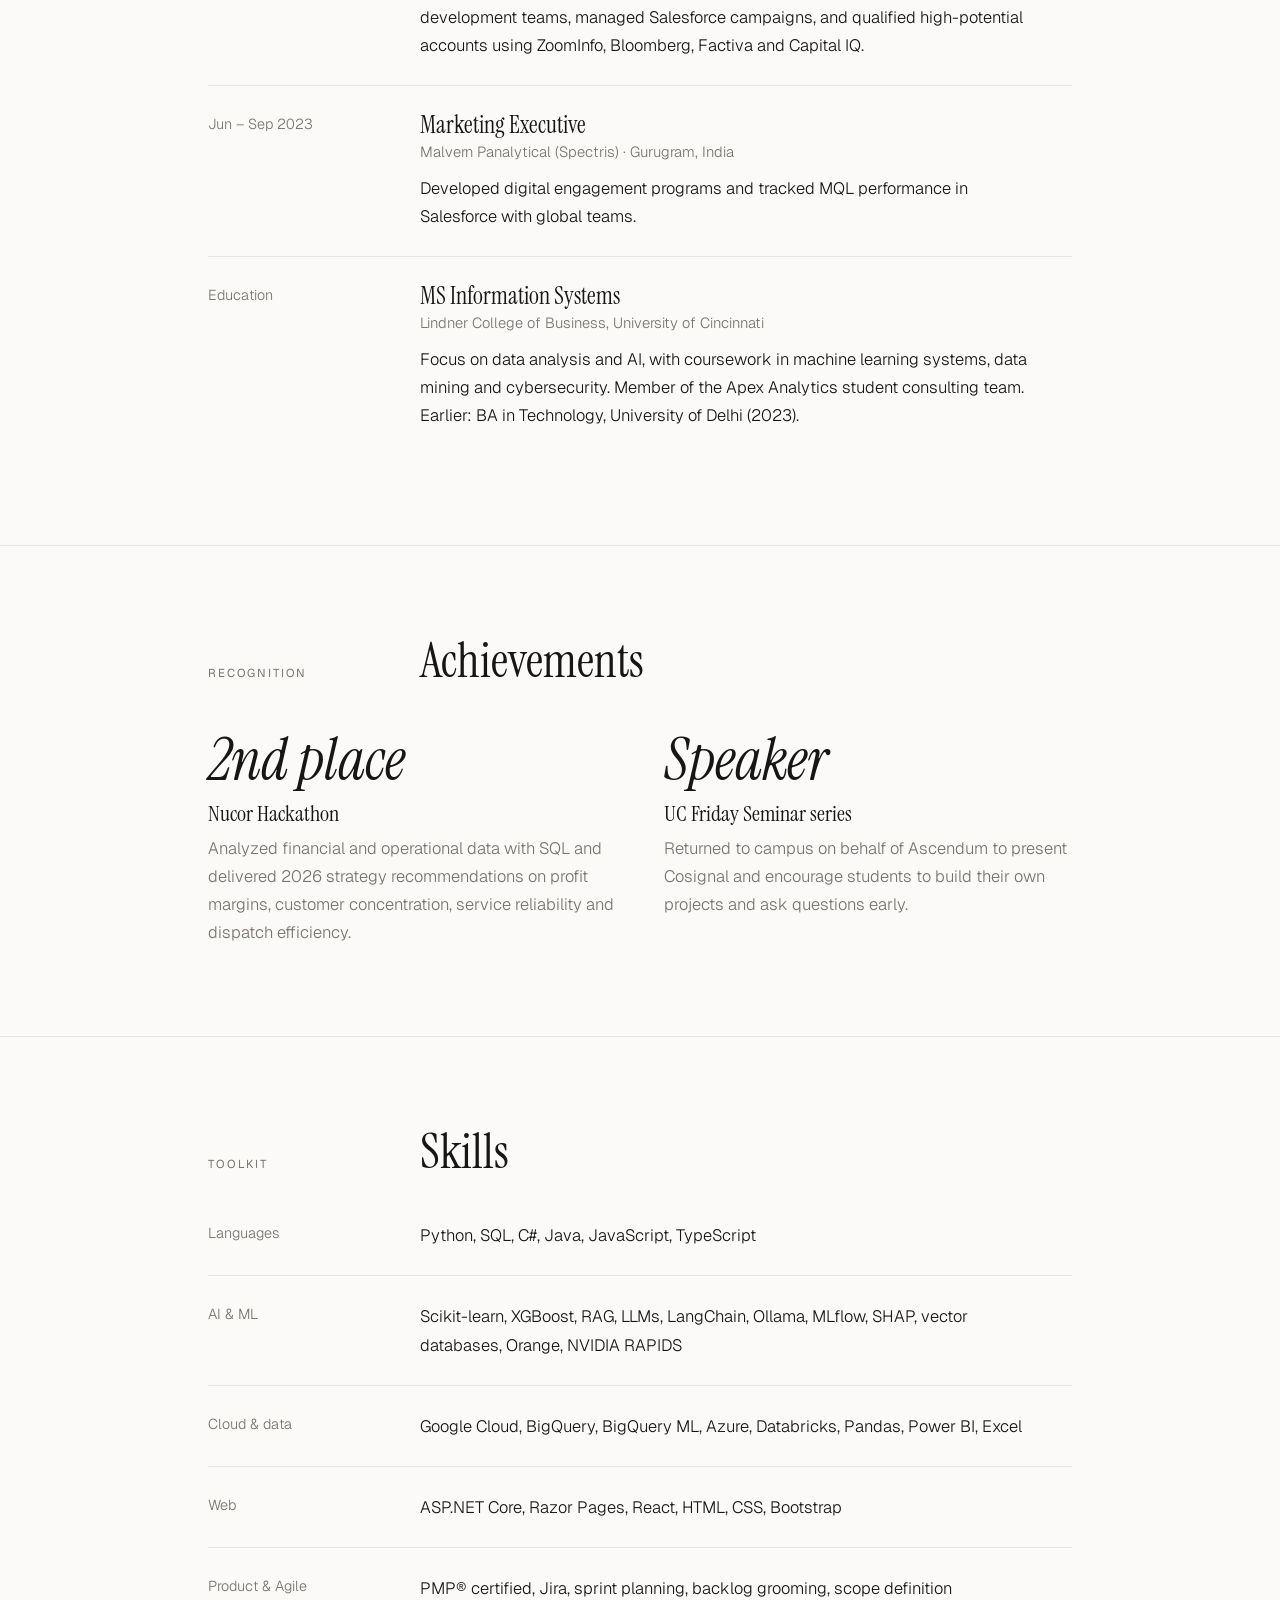
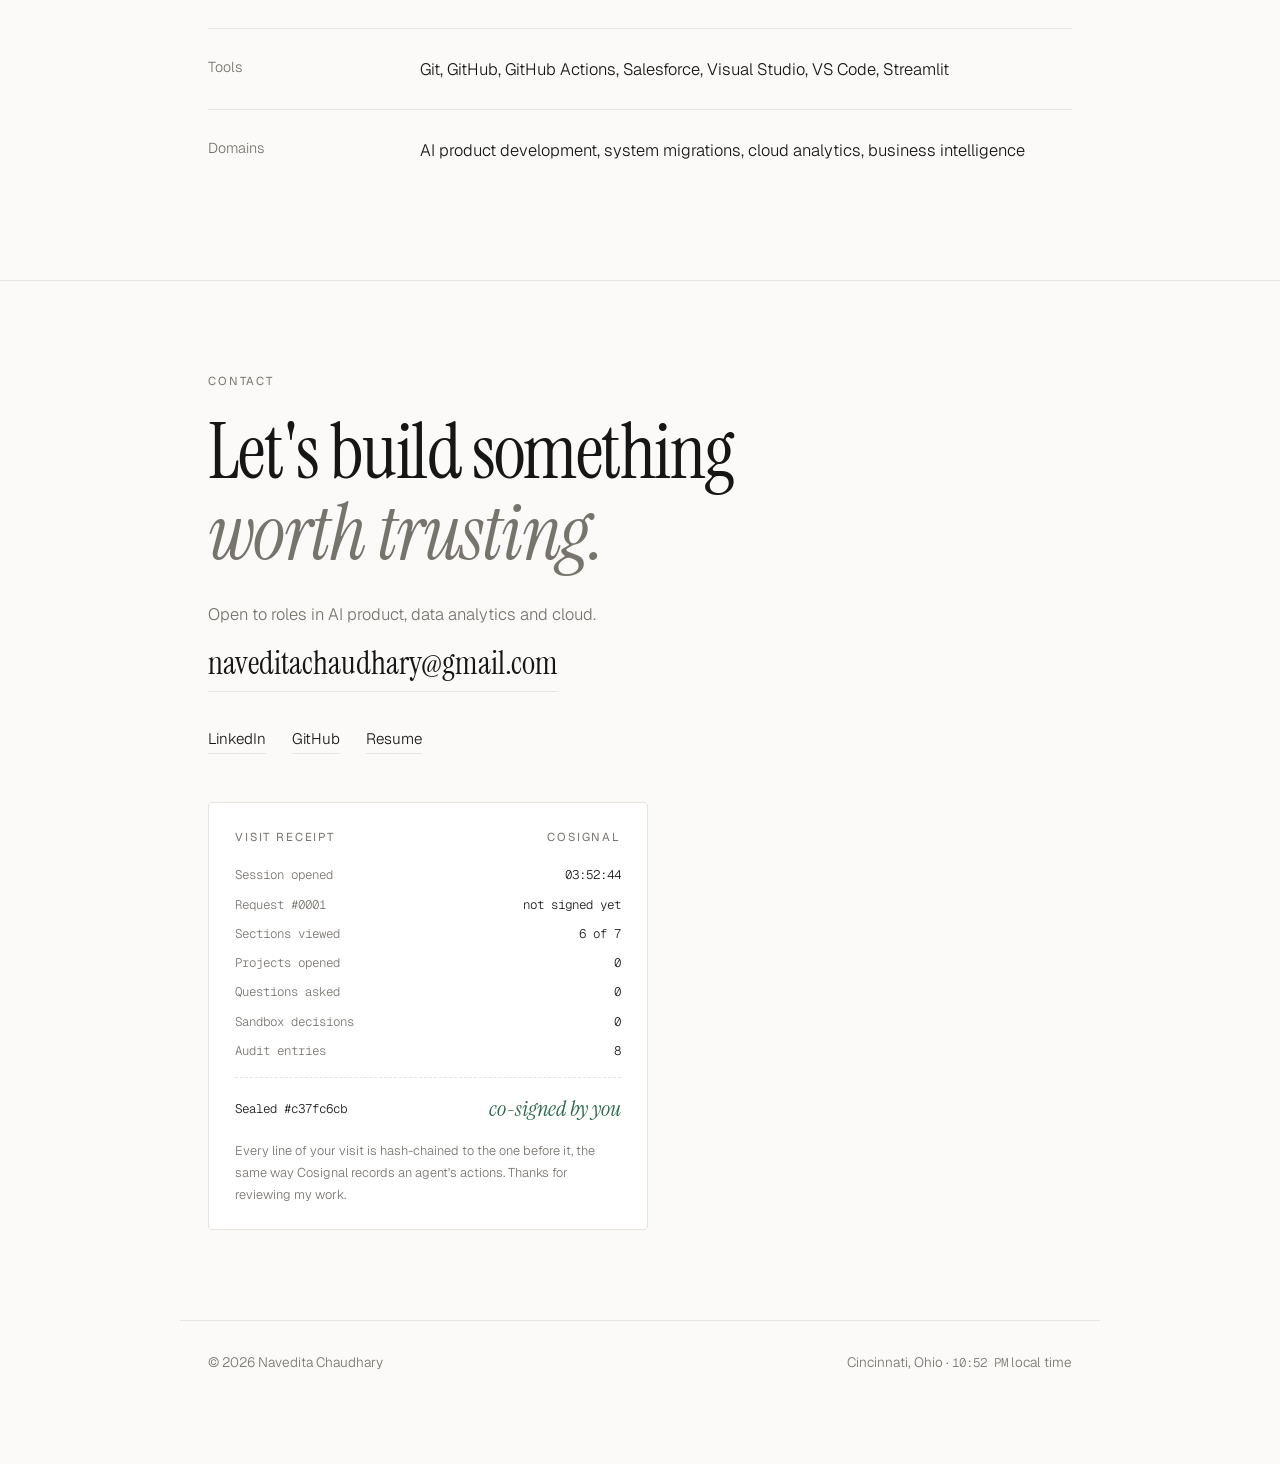
==== commit 4e6be5c4: "Hospital readmission: match tags to the registered model" ====
--- a/index.html
+++ b/index.html
@@ -597,7 +597,7 @@
     tags: ["Ollama", "ChromaDB", "Streamlit", "Embeddings"] },
   { cat: "ML", title: "Hospital Readmission Prediction", repo: "hospital-readmission-mlops",
     desc: "End-to-end MLOps pipeline that predicts readmission risk and explains each prediction, with a Streamlit app on top.",
-    tags: ["XGBoost", "Random Forest", "MLflow", "SHAP", "Streamlit"] },
+    tags: ["Gradient Boosting", "Random Forest", "MLflow", "SHAP", "Streamlit"] },
   { cat: "ML", title: "Telco Churn Prediction", repo: "telco-churn-prediction",
     desc: "Random Forest vs Gradient Boosting on 7,043 telecom customers, built in Orange and rebuilt in Python. Gradient Boosting won (AUC 0.85), and I mapped the drivers behind churn: contract type, tenure and missing support services.",
     tags: ["Python", "scikit-learn", "Orange", "Gradient Boosting"] },
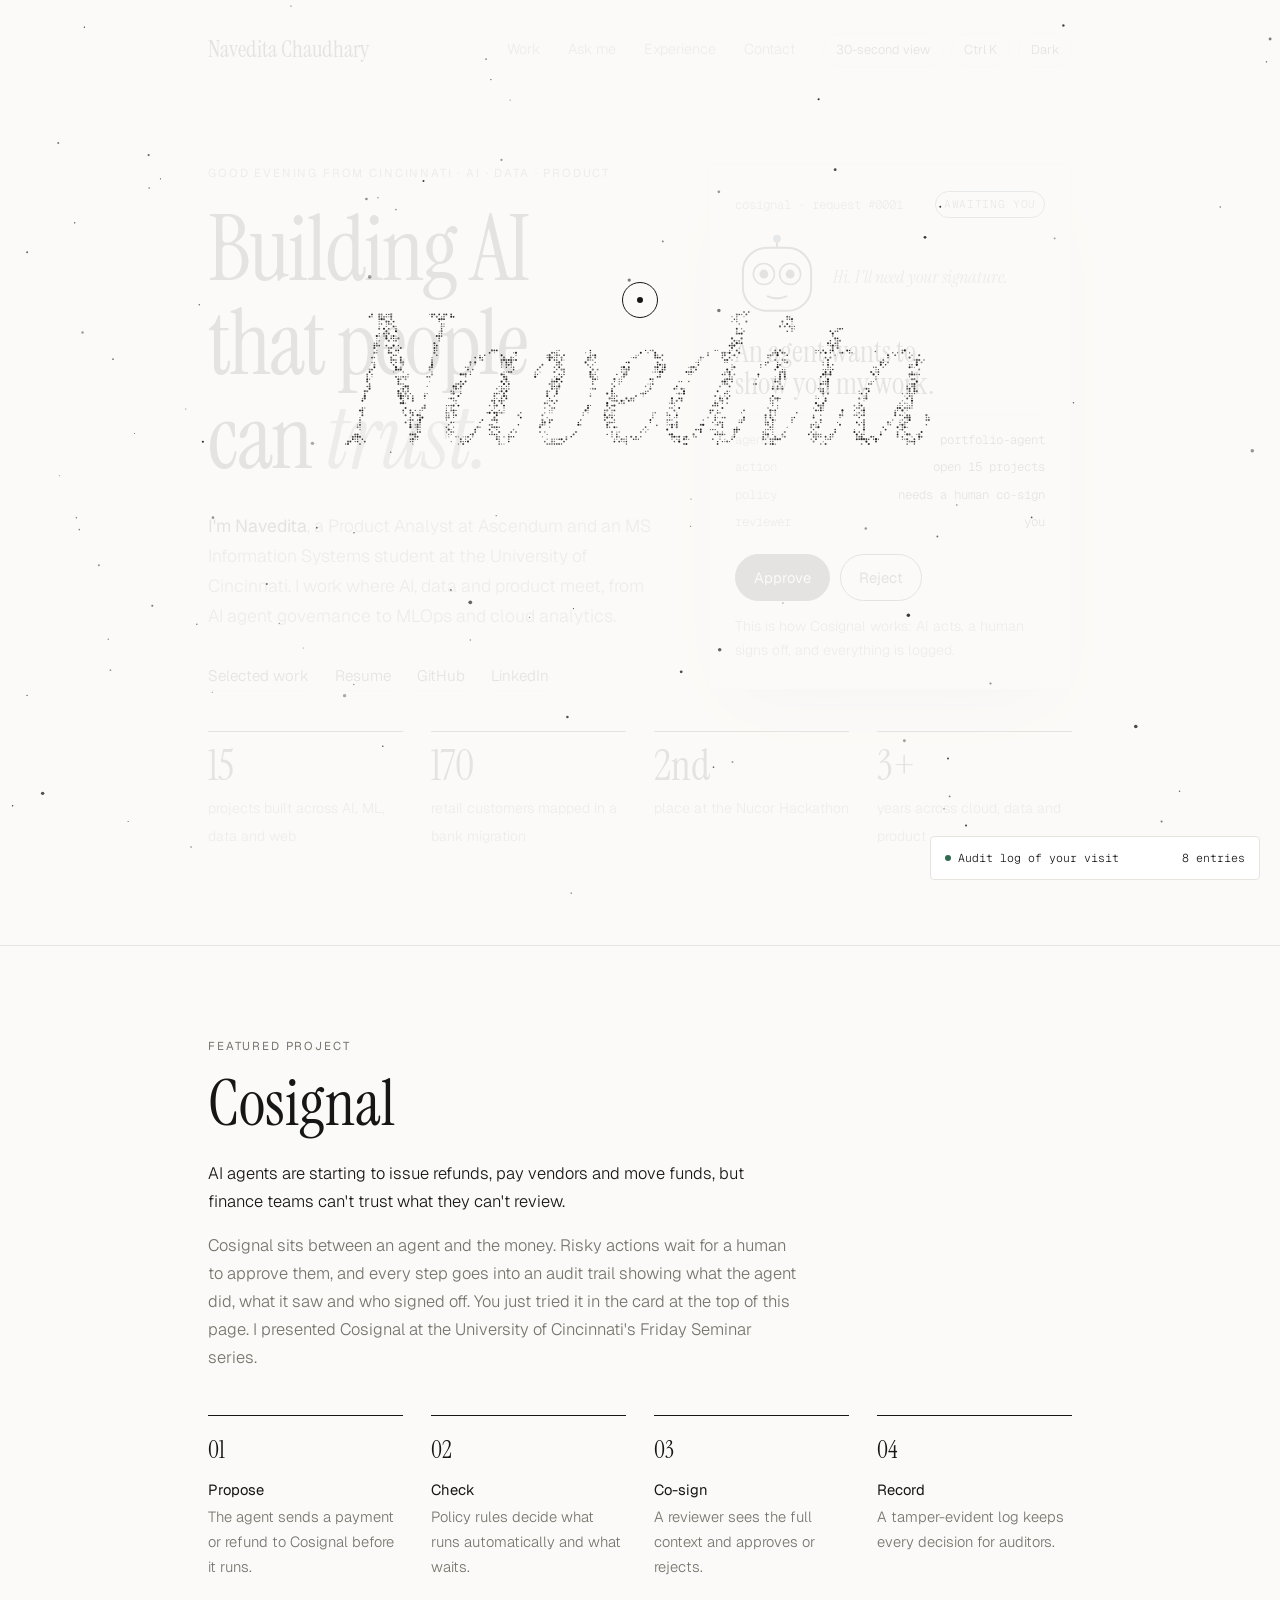
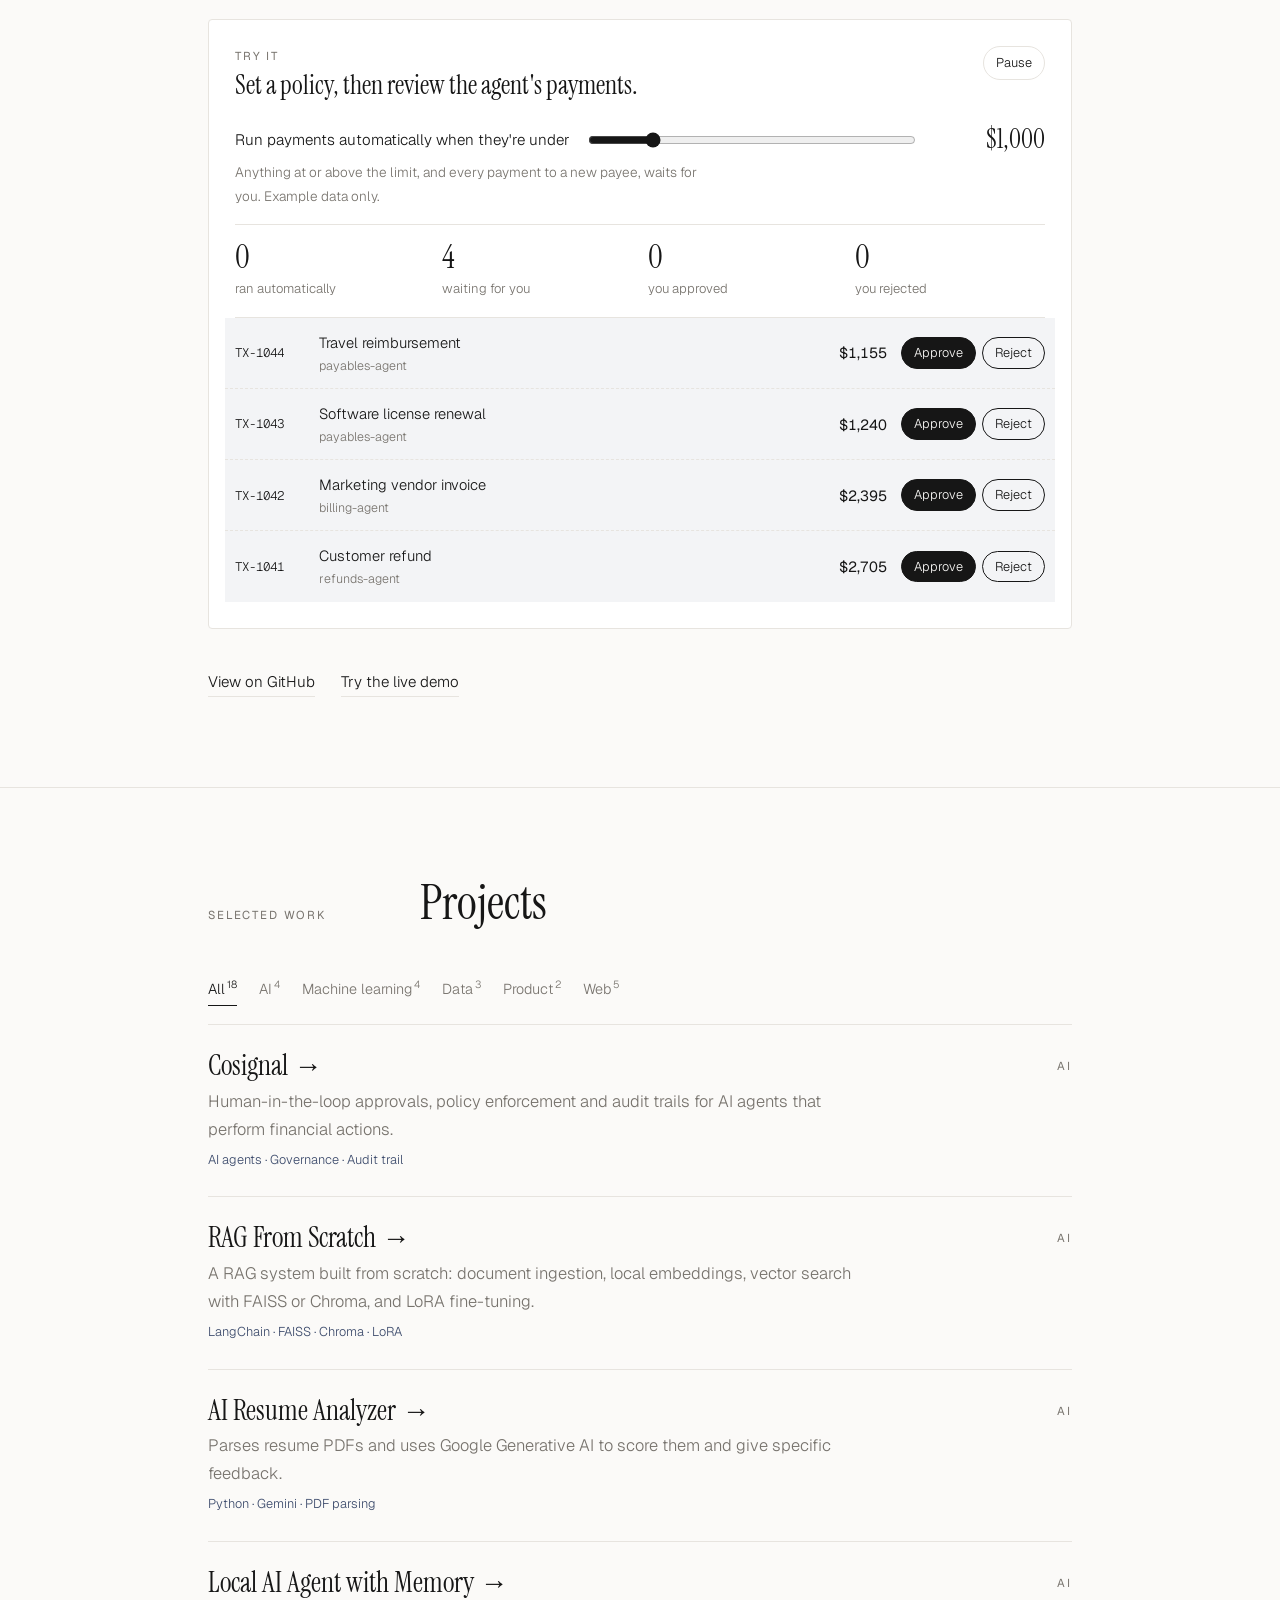
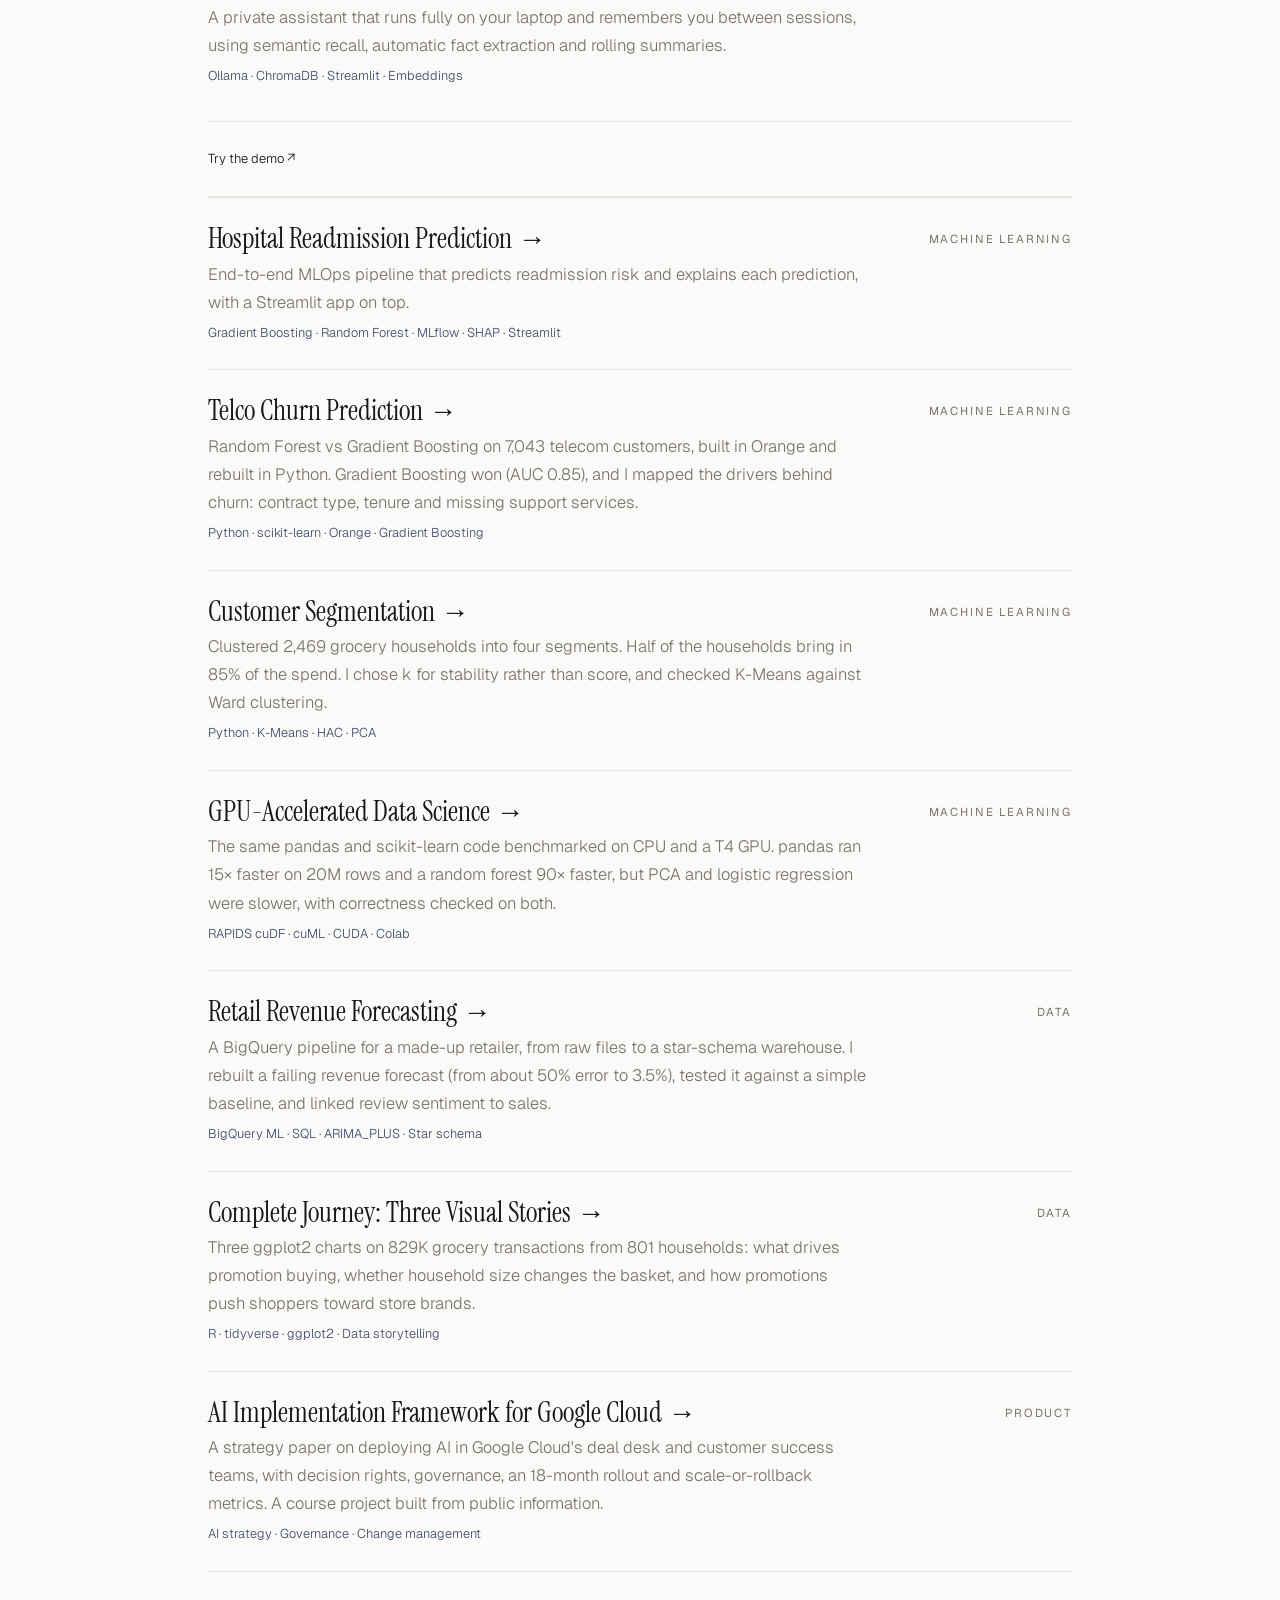
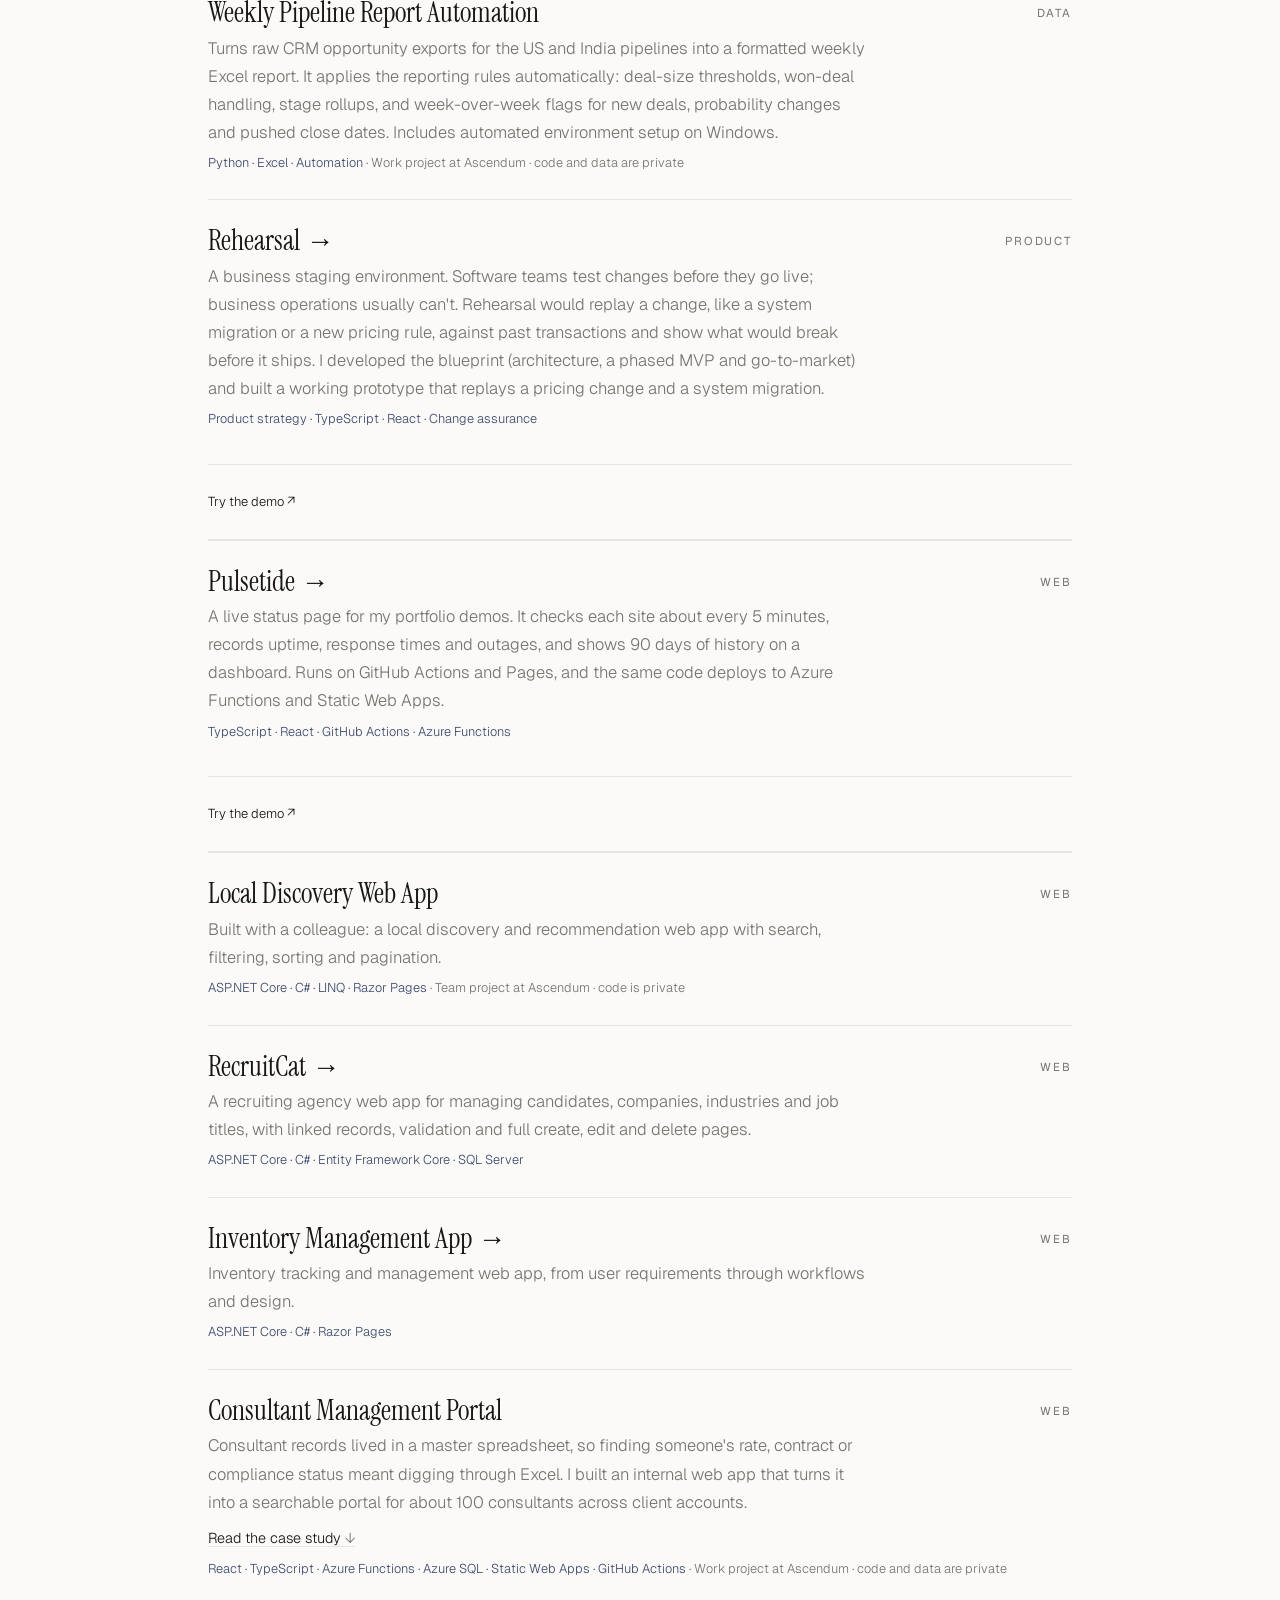
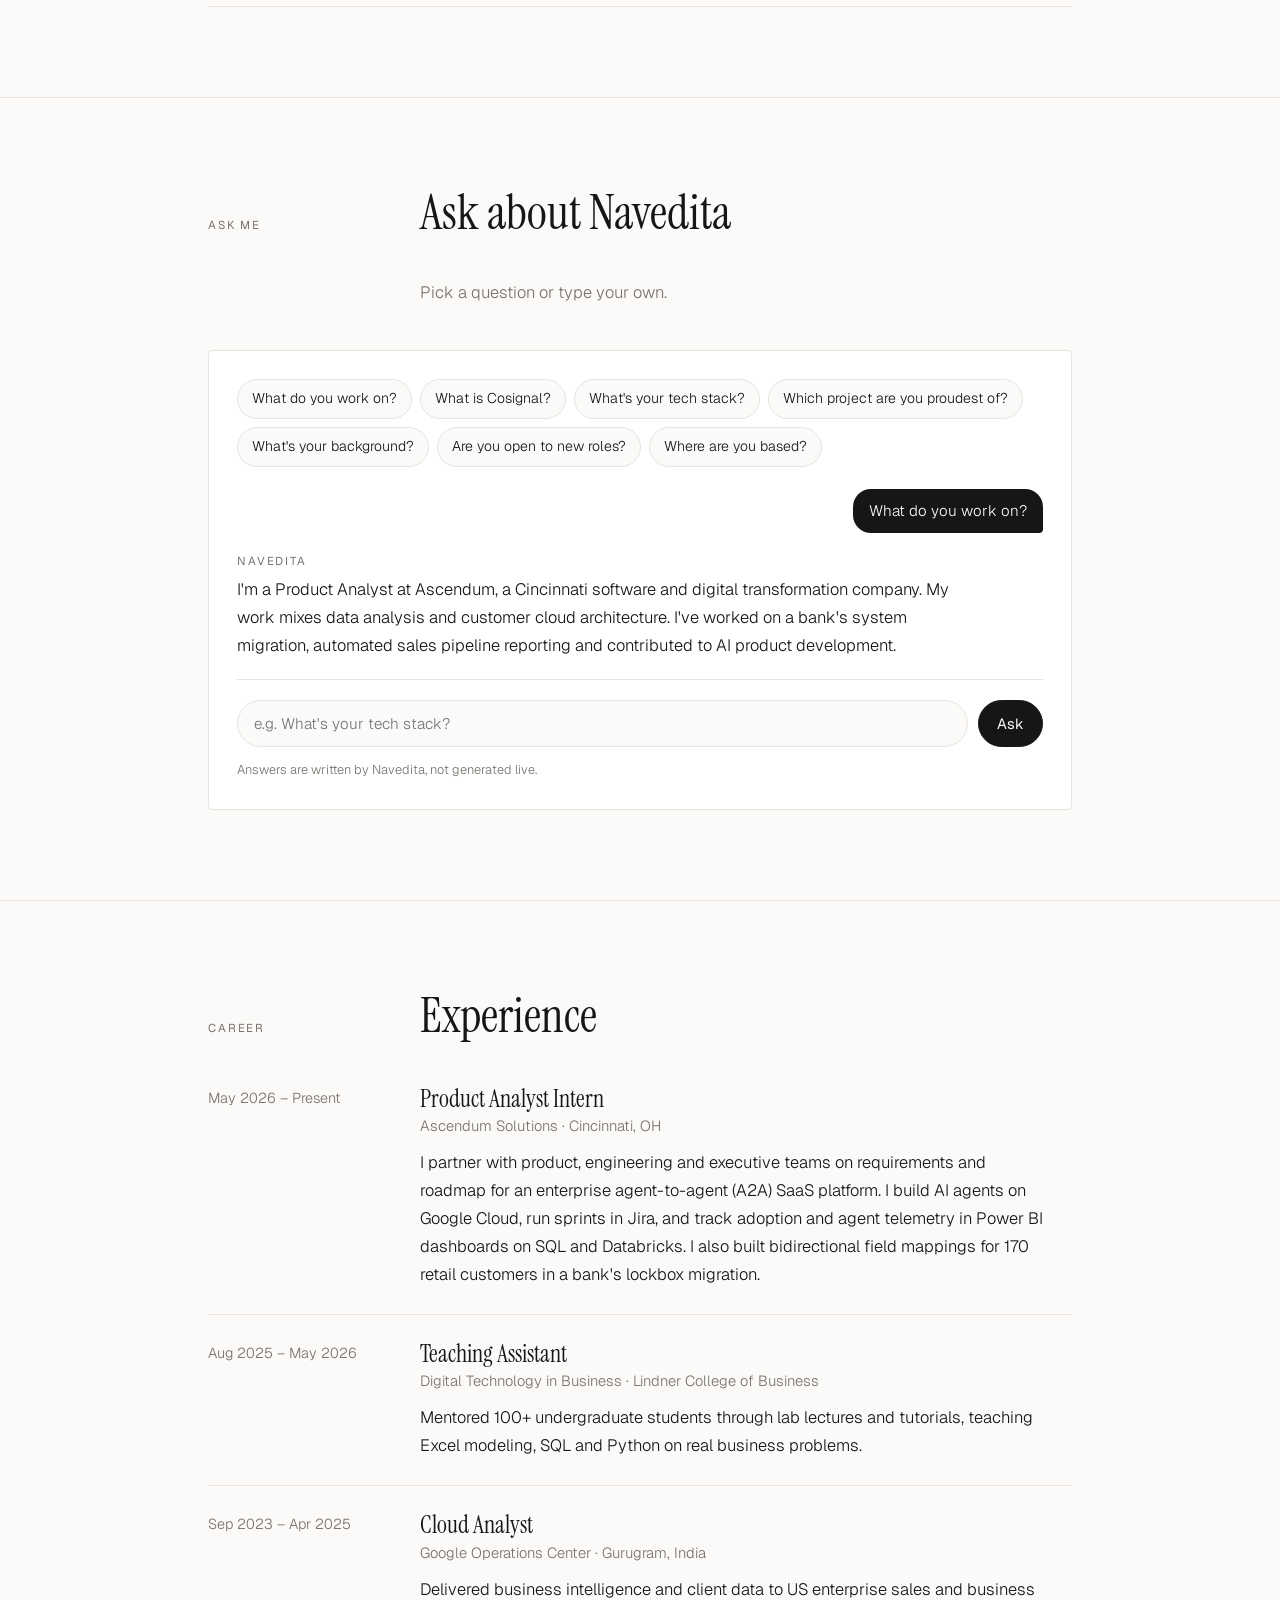
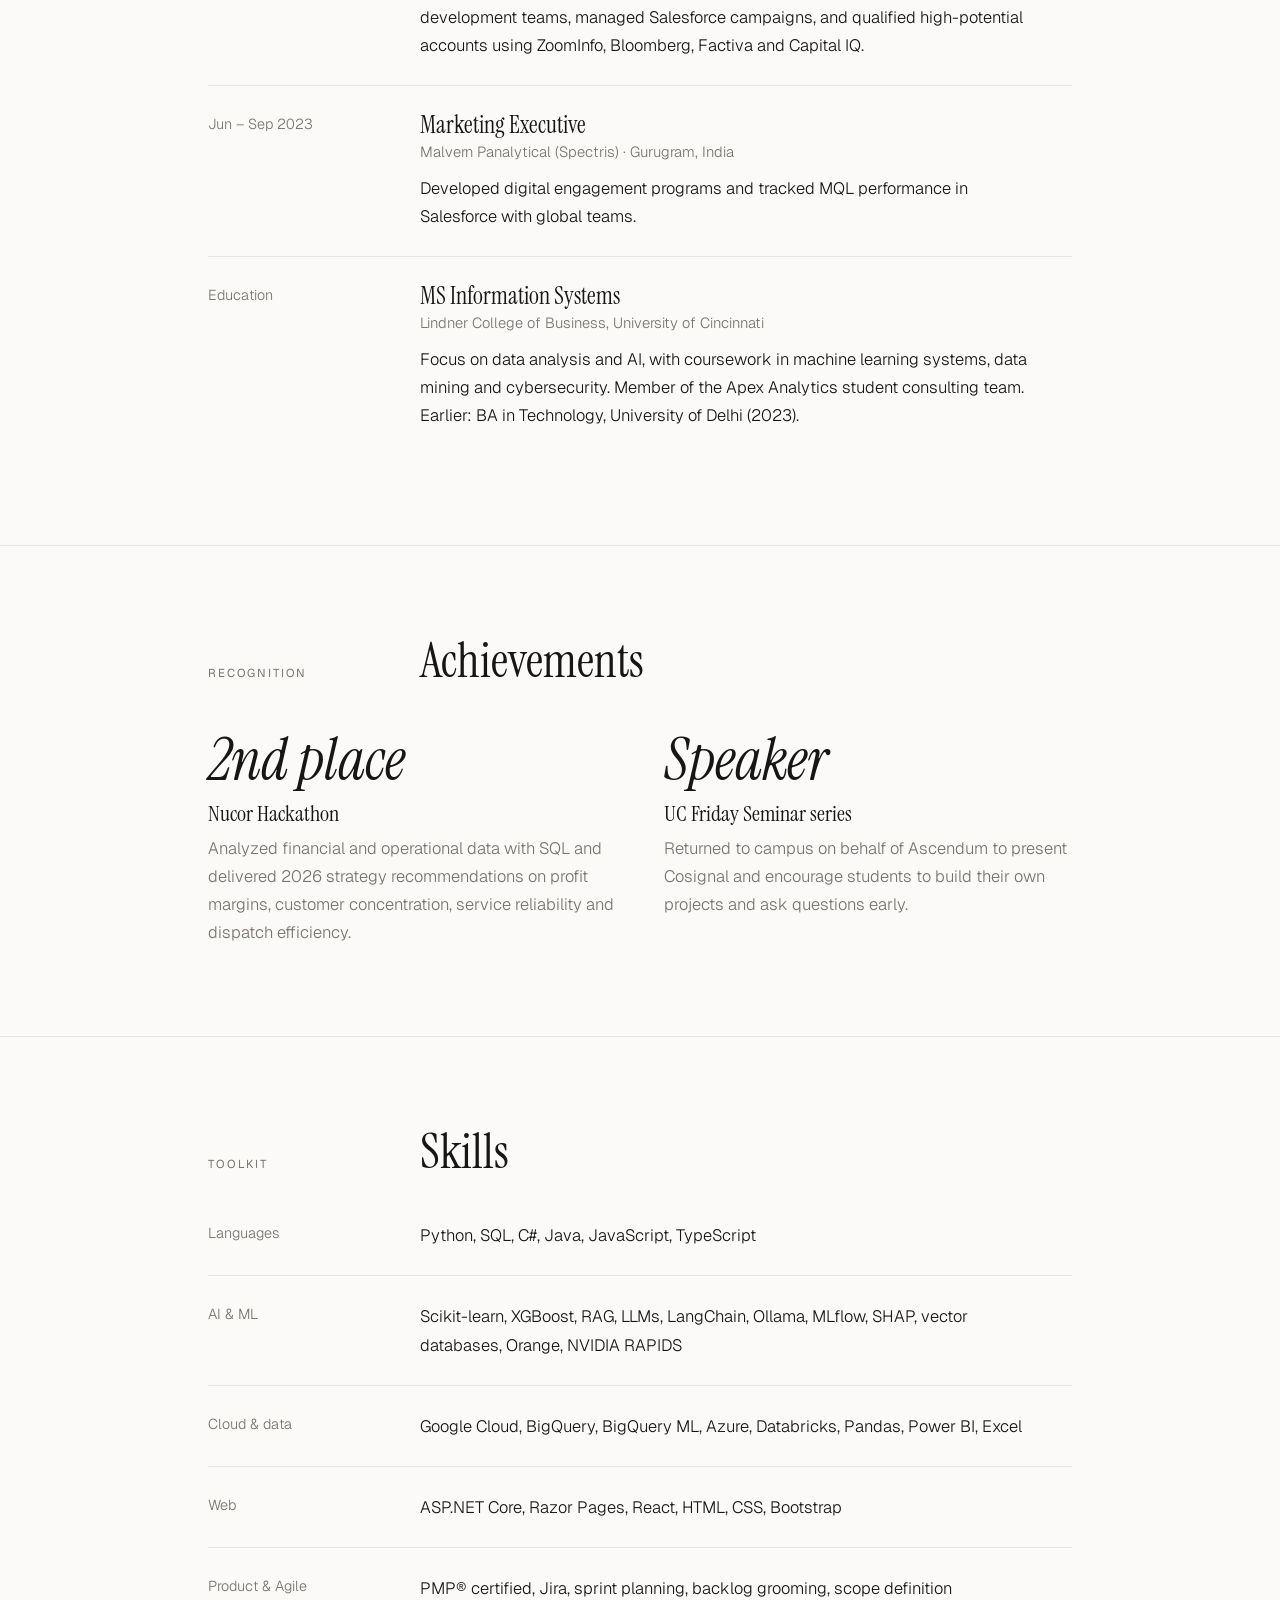
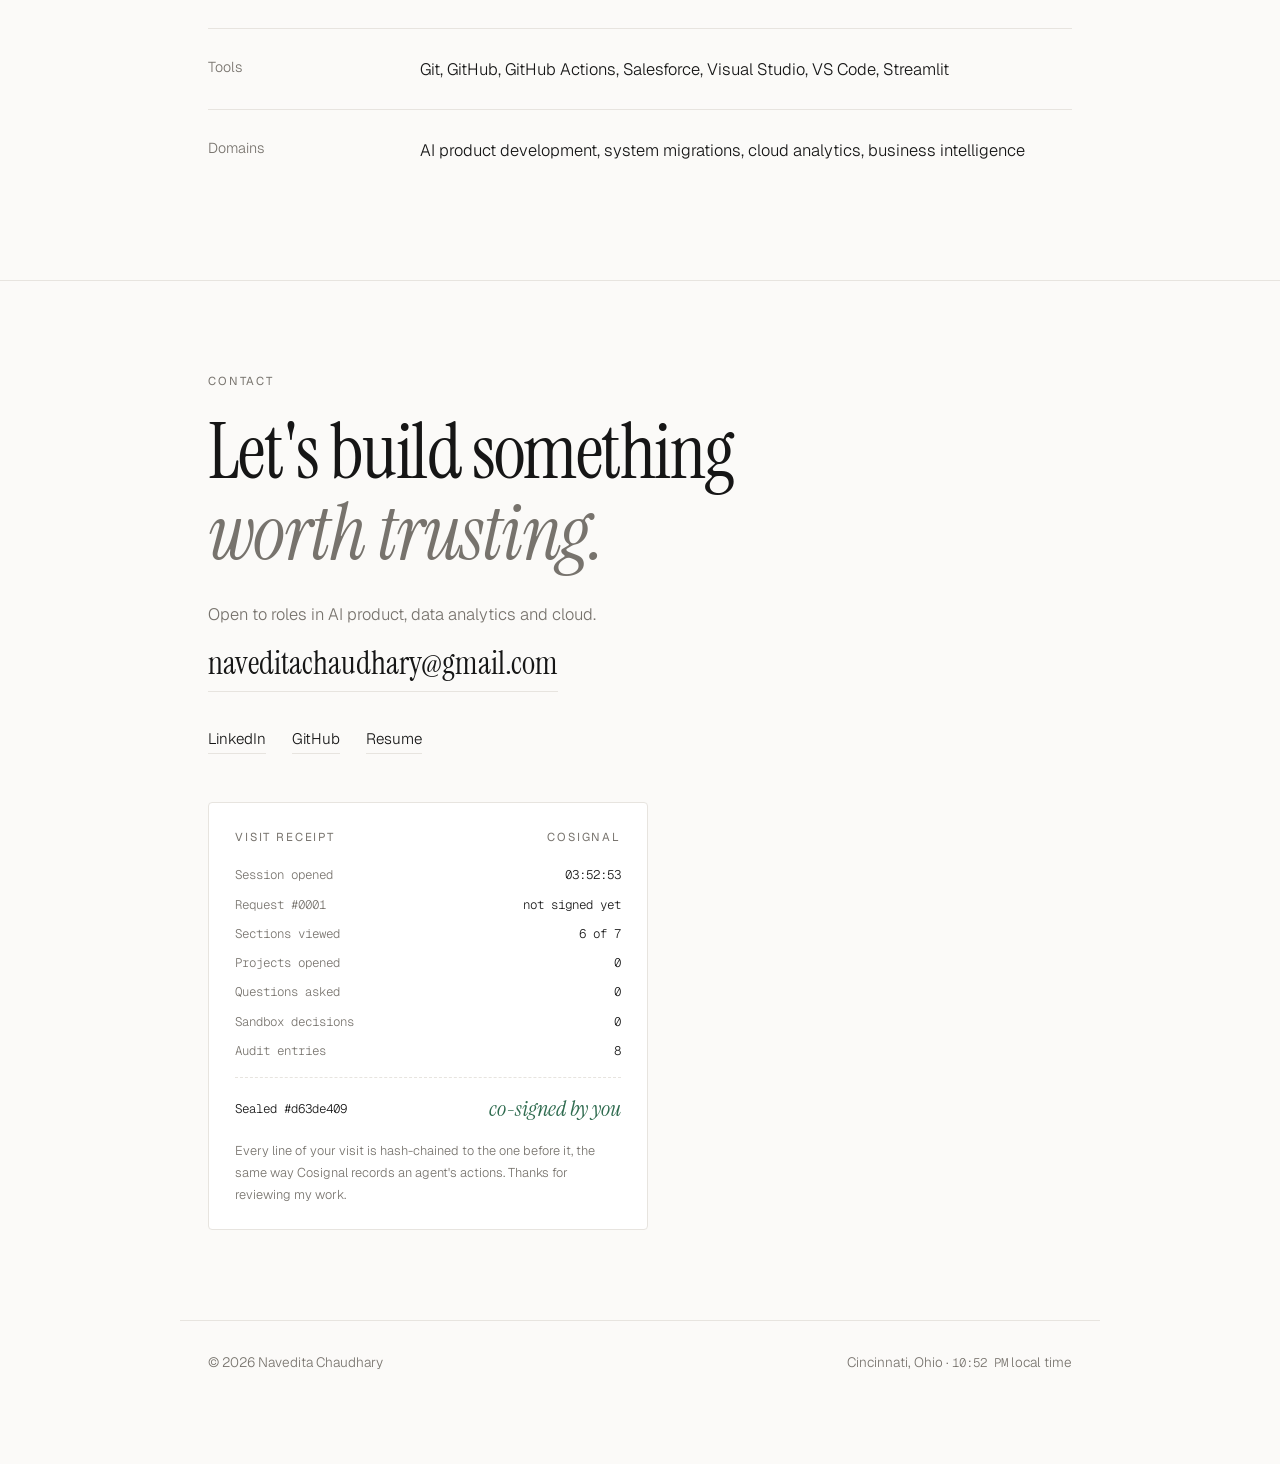
==== commit 32f9446c: "Complete Journey card: correct transaction count" ====
--- a/index.html
+++ b/index.html
@@ -611,7 +611,7 @@
     desc: "A BigQuery pipeline for a made-up retailer, from raw files to a star-schema warehouse. I rebuilt a failing revenue forecast (from about 50% error to 3.5%), tested it against a simple baseline, and linked review sentiment to sales.",
     tags: ["BigQuery ML", "SQL", "ARIMA_PLUS", "Star schema"] },
   { cat: "Data", title: "Complete Journey: Three Visual Stories", repo: "complete-journey-visual-stories",
-    desc: "Three ggplot2 charts on 1.47M grocery transactions from 801 households: what drives promotion buying, whether household size changes the basket, and how promotions push shoppers toward store brands.",
+    desc: "Three ggplot2 charts on 829K grocery transactions from 801 households: what drives promotion buying, whether household size changes the basket, and how promotions push shoppers toward store brands.",
     tags: ["R", "tidyverse", "ggplot2", "Data storytelling"] },
   { cat: "Product", title: "AI Implementation Framework for Google Cloud", repo: "gcp-ai-implementation-framework",
     desc: "A strategy paper on deploying AI in Google Cloud's deal desk and customer success teams, with decision rights, governance, an 18-month rollout and scale-or-rollback metrics. A course project built from public information.",
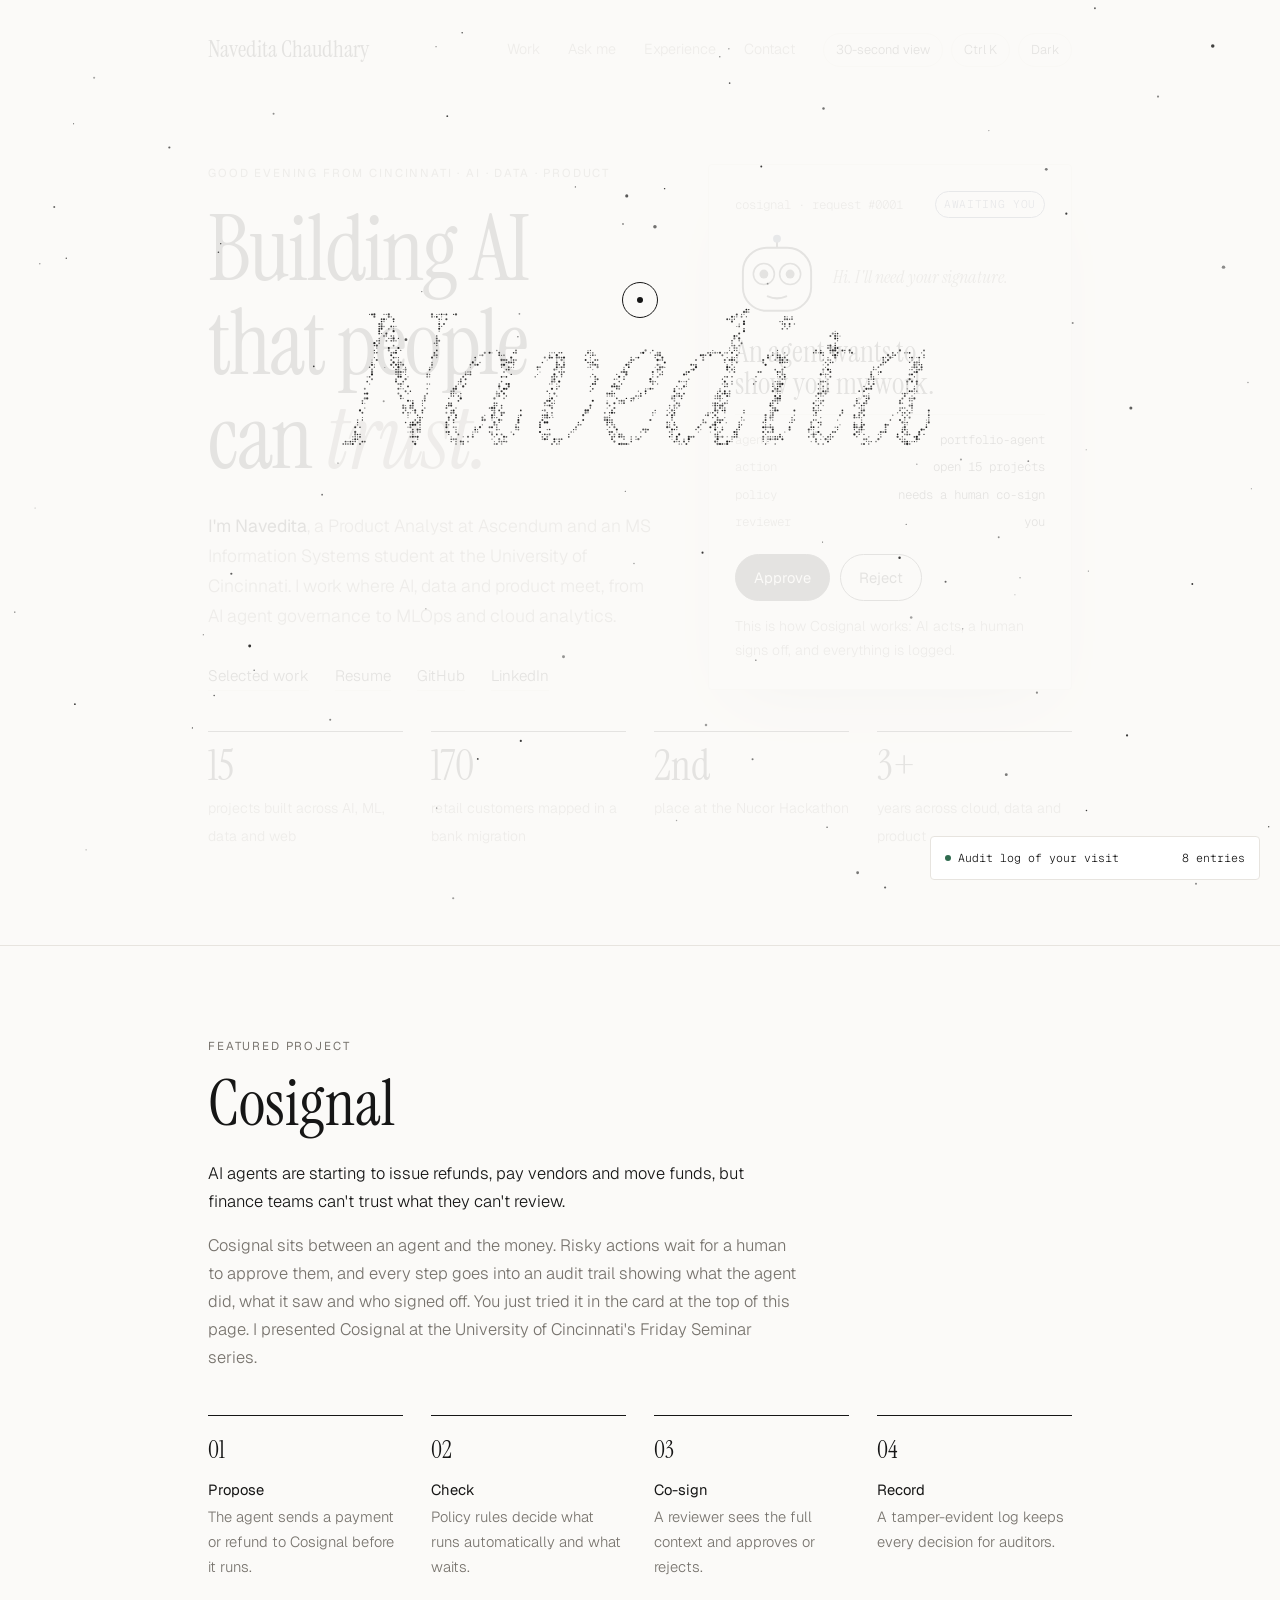
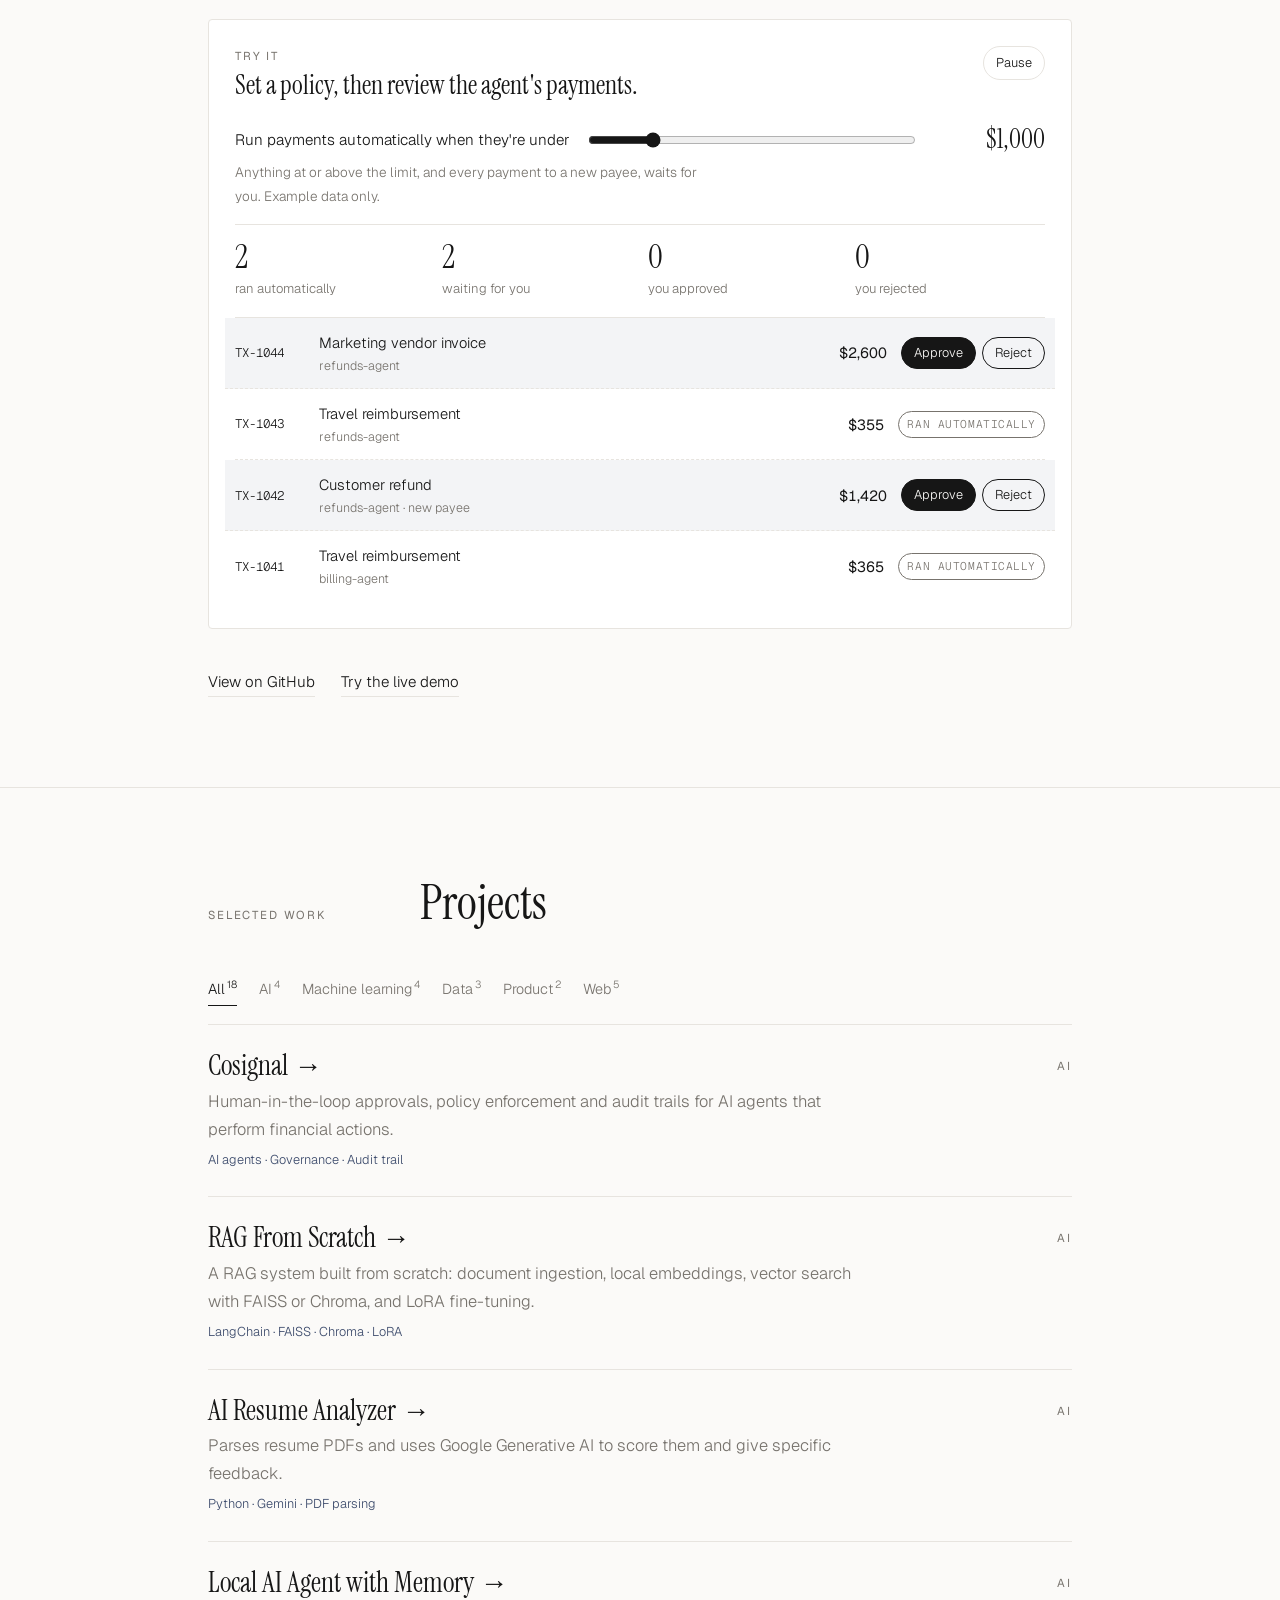
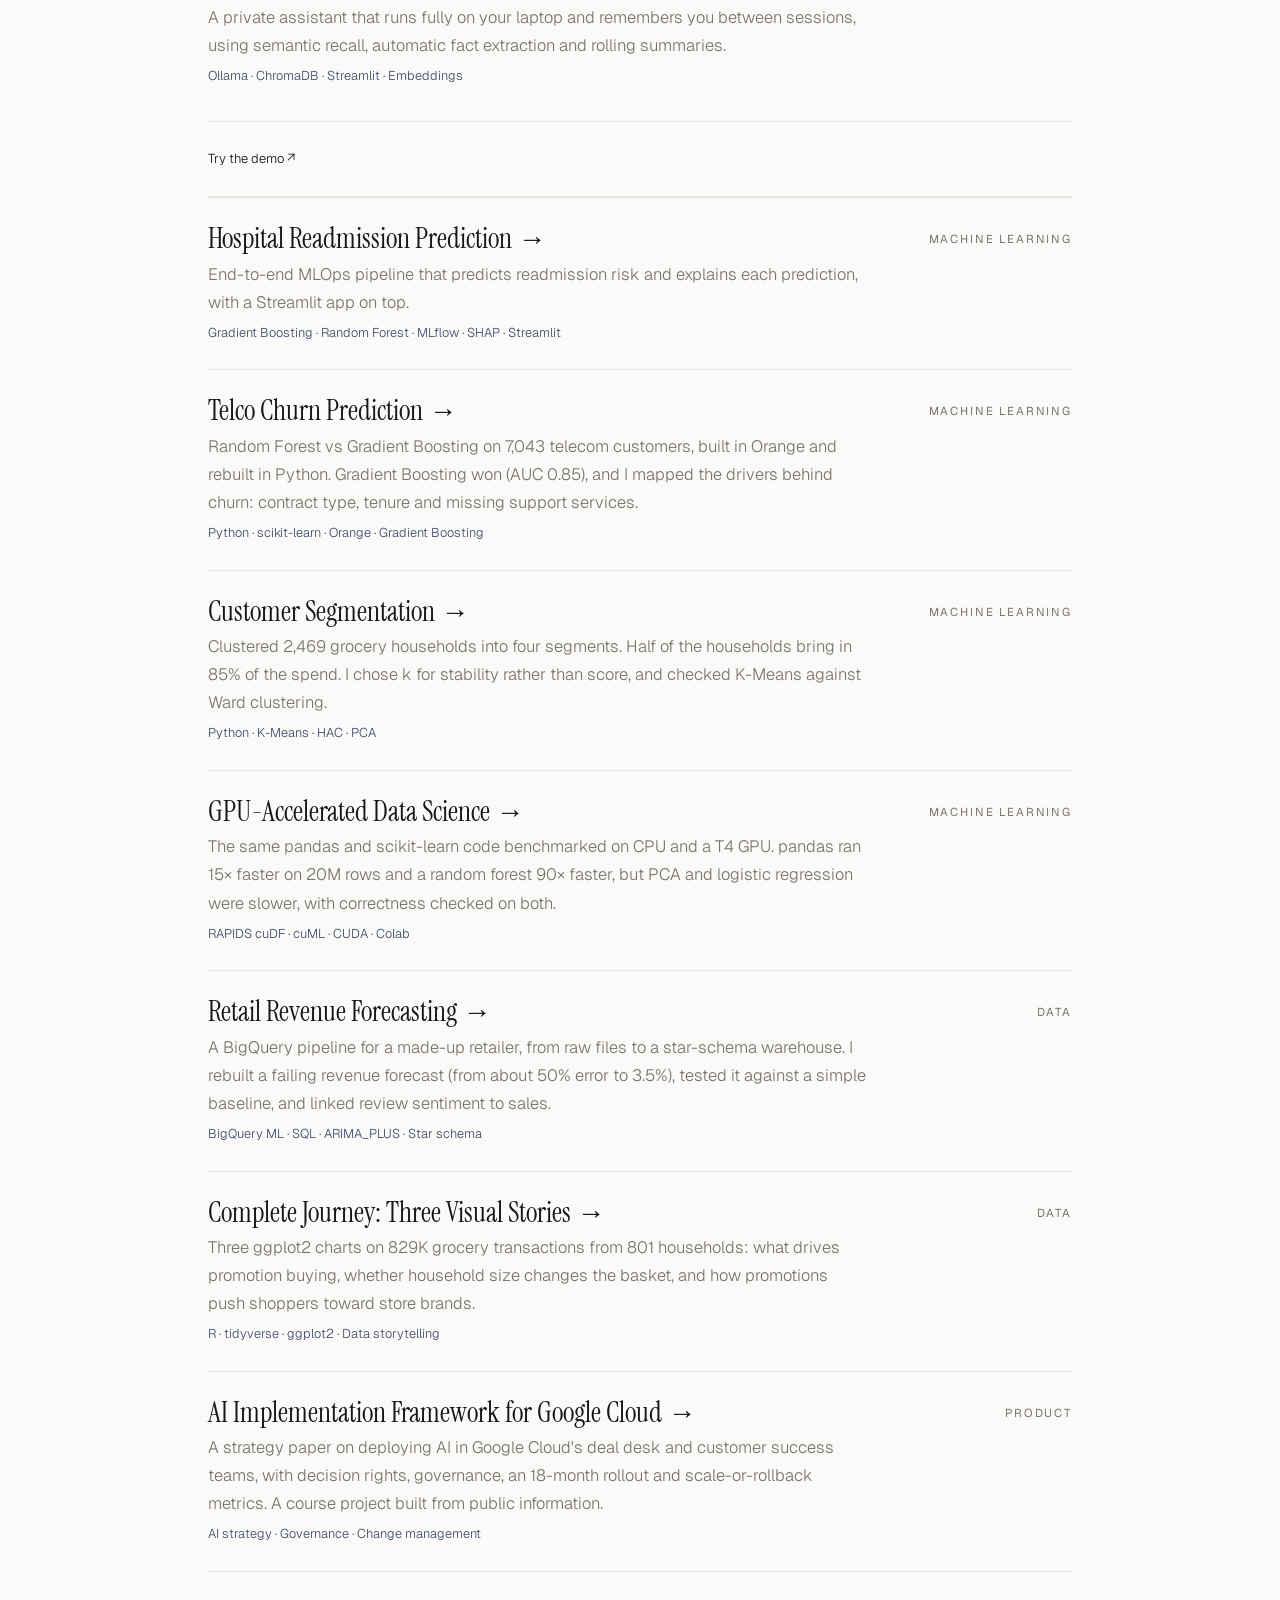
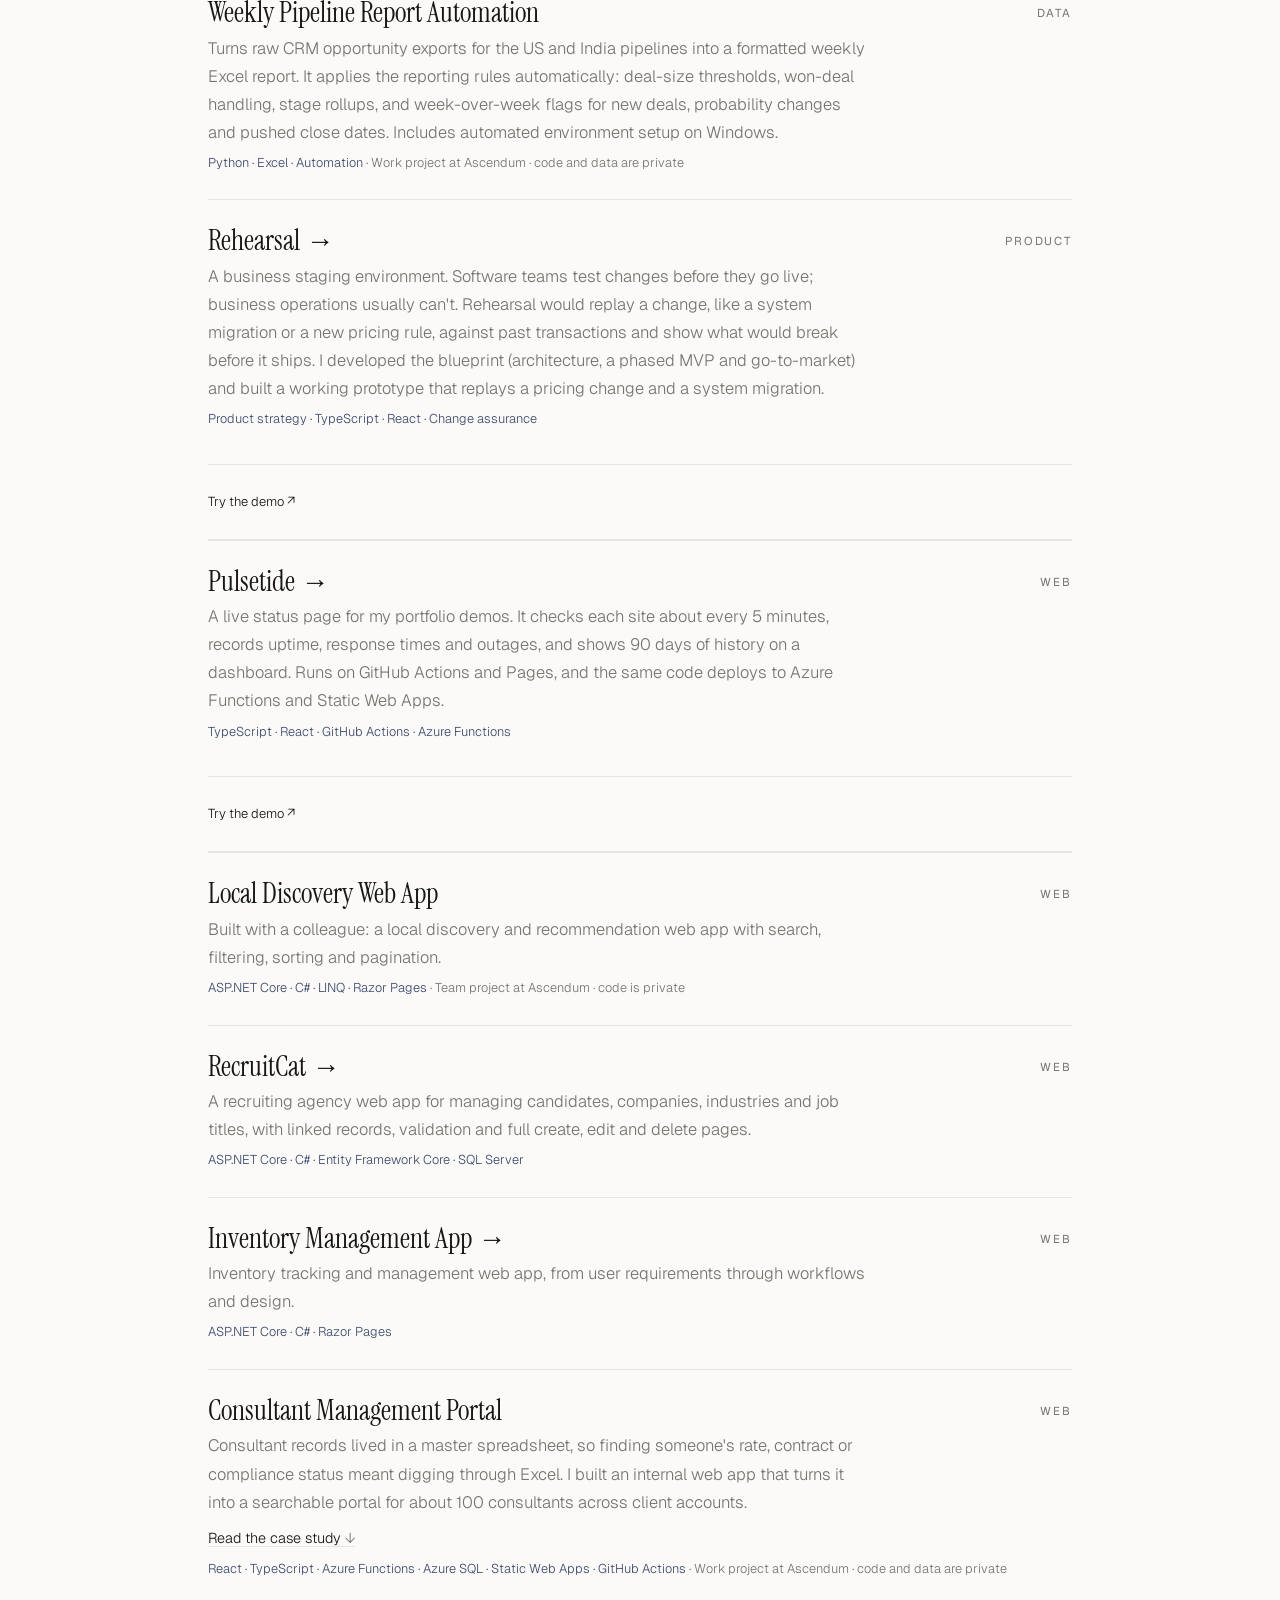
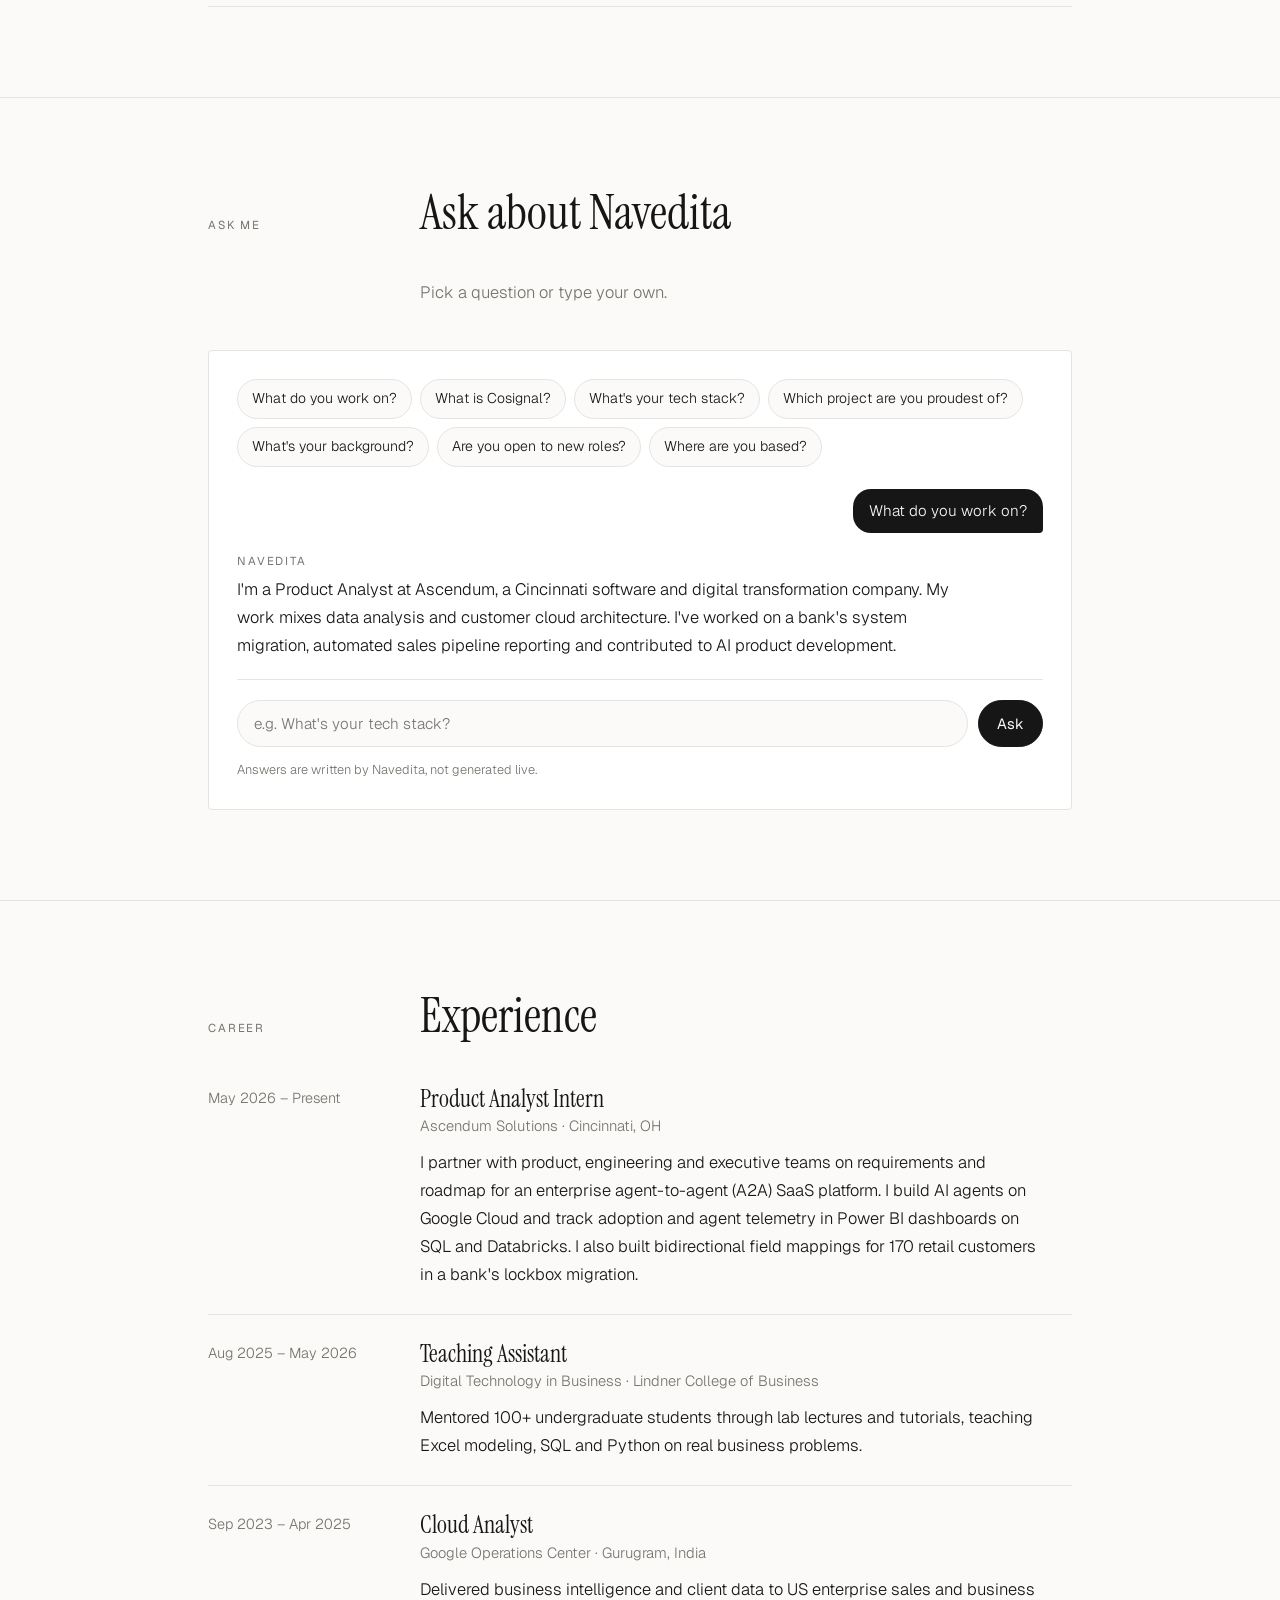
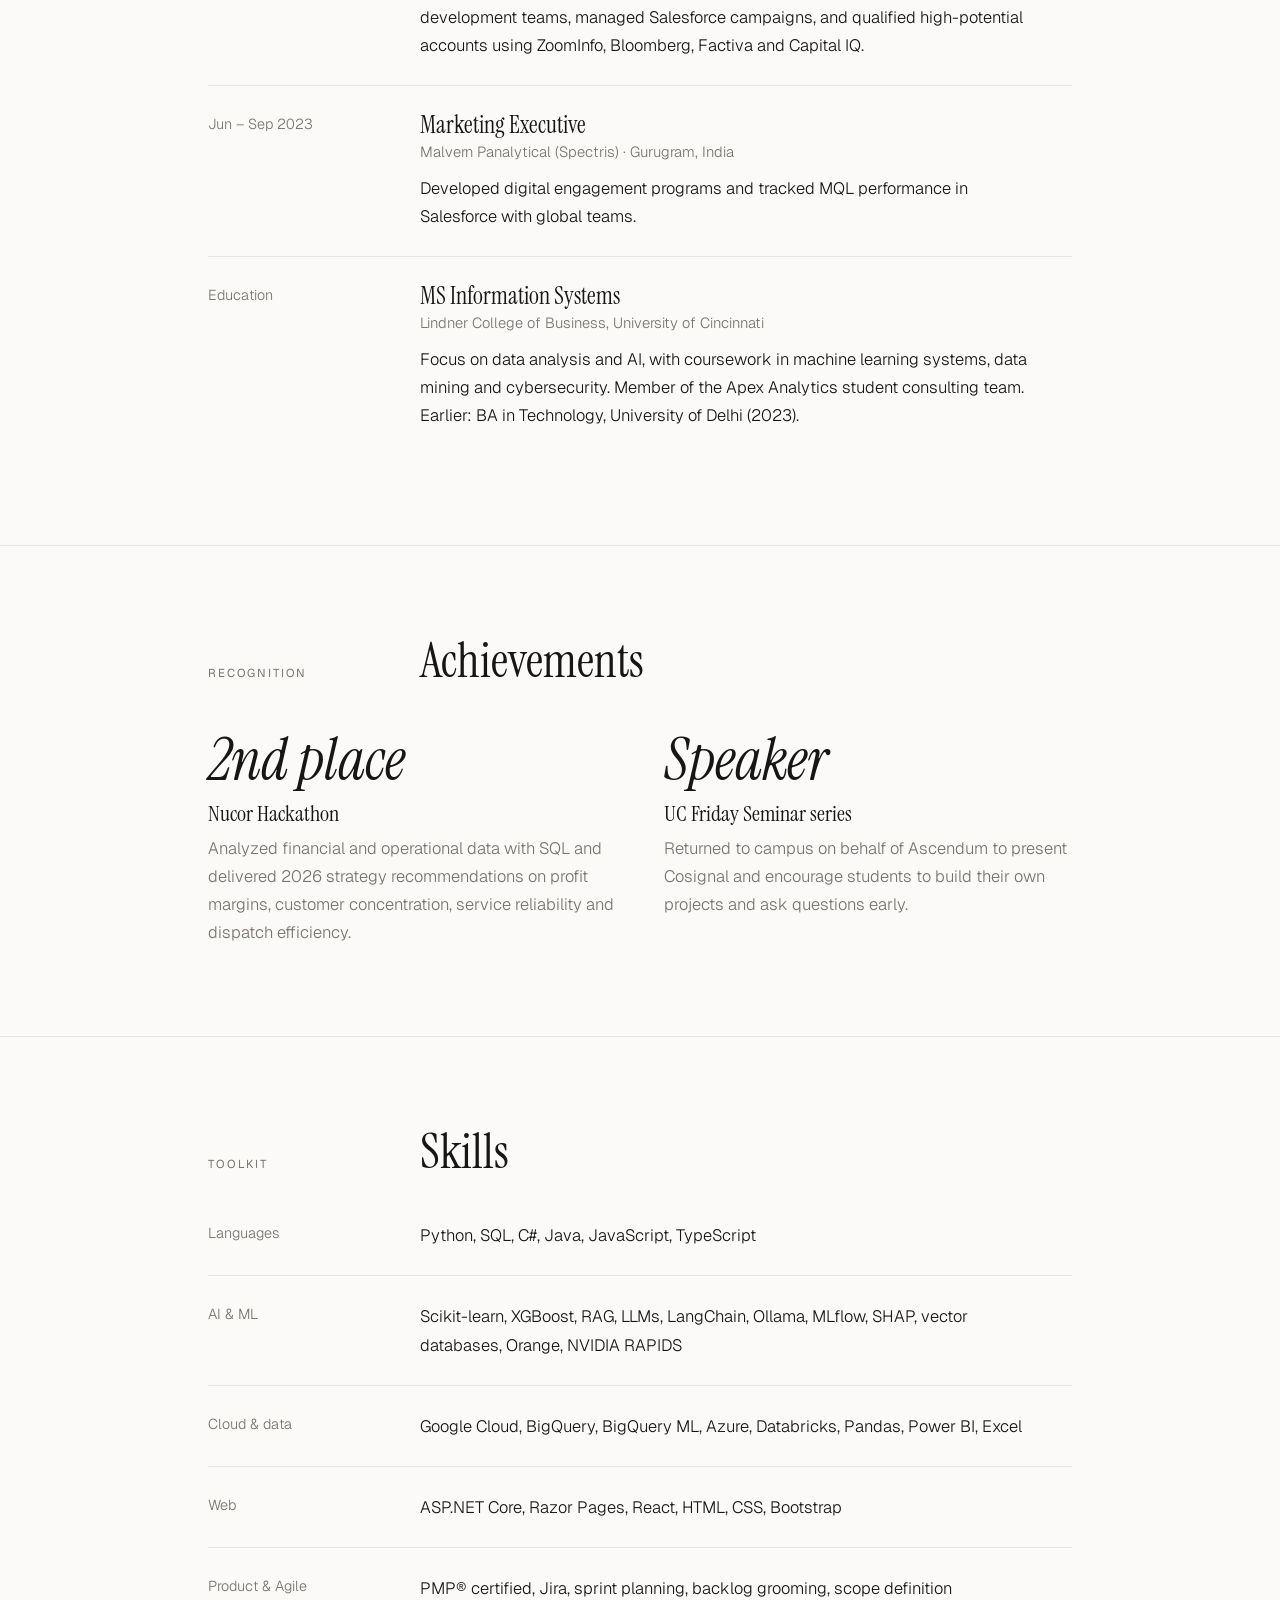
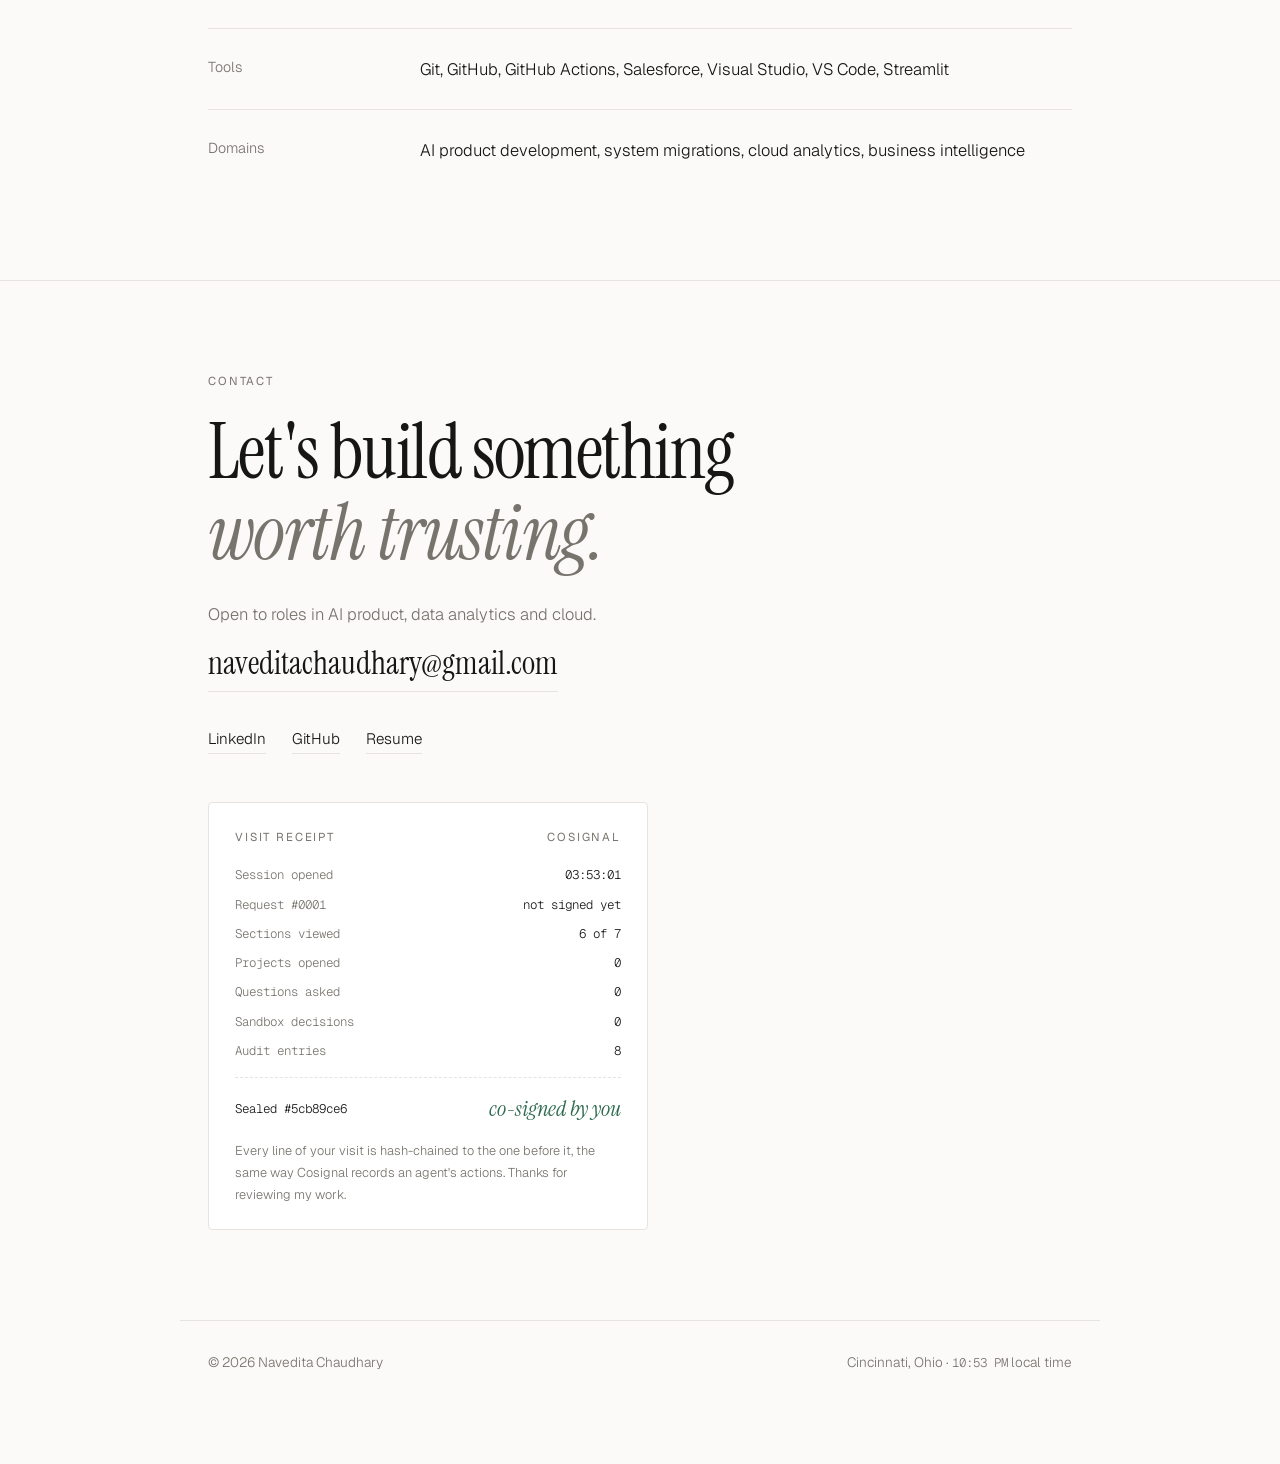
==== commit e358e32a: "Remove Jira sprint-planning claim from Ascendum role" ====
--- a/index.html
+++ b/index.html
@@ -464,7 +464,7 @@
         <div>
           <h3>Product Analyst Intern</h3>
           <div class="org">Ascendum Solutions · Cincinnati, OH</div>
-          <p>I partner with product, engineering and executive teams on requirements and roadmap for an enterprise agent-to-agent (A2A) SaaS platform. I build AI agents on Google Cloud, run sprints in Jira, and track adoption and agent telemetry in Power BI dashboards on SQL and Databricks. I also built bidirectional field mappings for 170 retail customers in a bank's lockbox migration.</p>
+          <p>I partner with product, engineering and executive teams on requirements and roadmap for an enterprise agent-to-agent (A2A) SaaS platform. I build AI agents on Google Cloud and track adoption and agent telemetry in Power BI dashboards on SQL and Databricks. I also built bidirectional field mappings for 170 retail customers in a bank's lockbox migration.</p>
         </div>
       </li>
       <li class="row">
